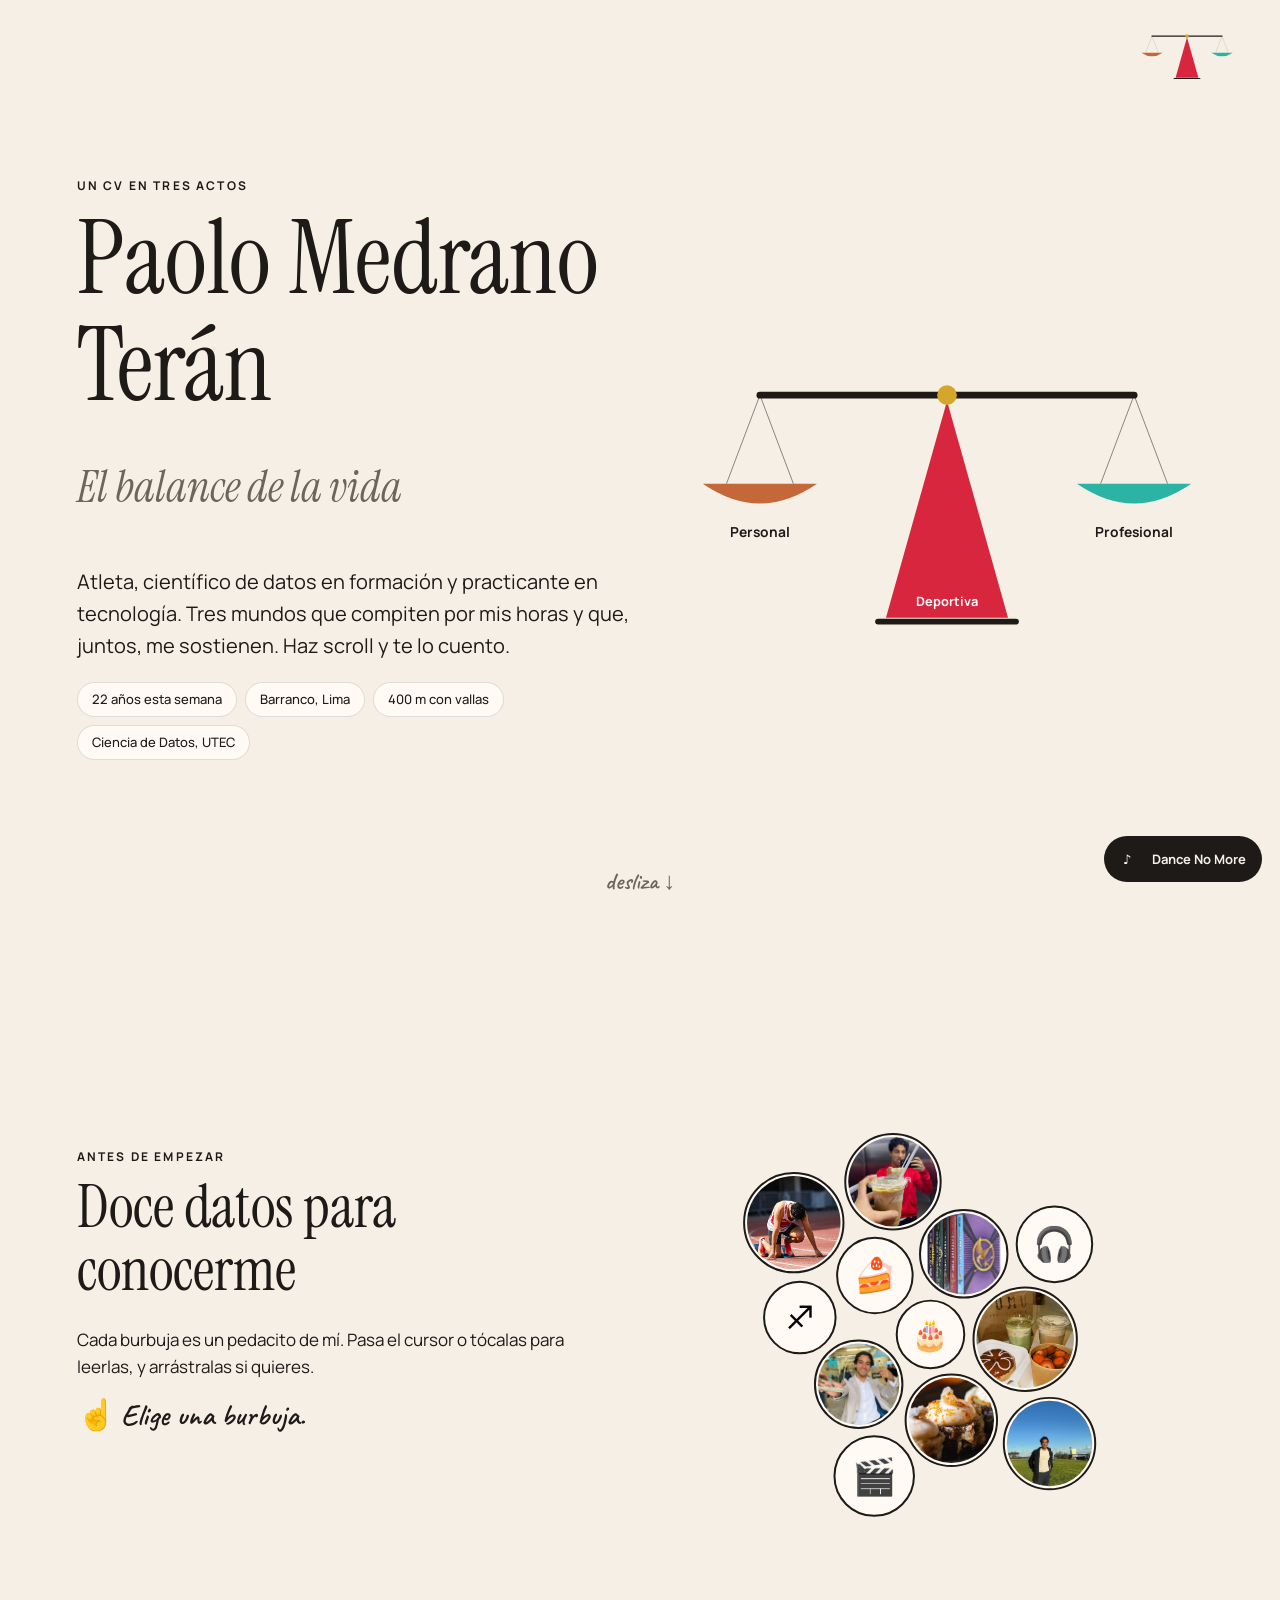
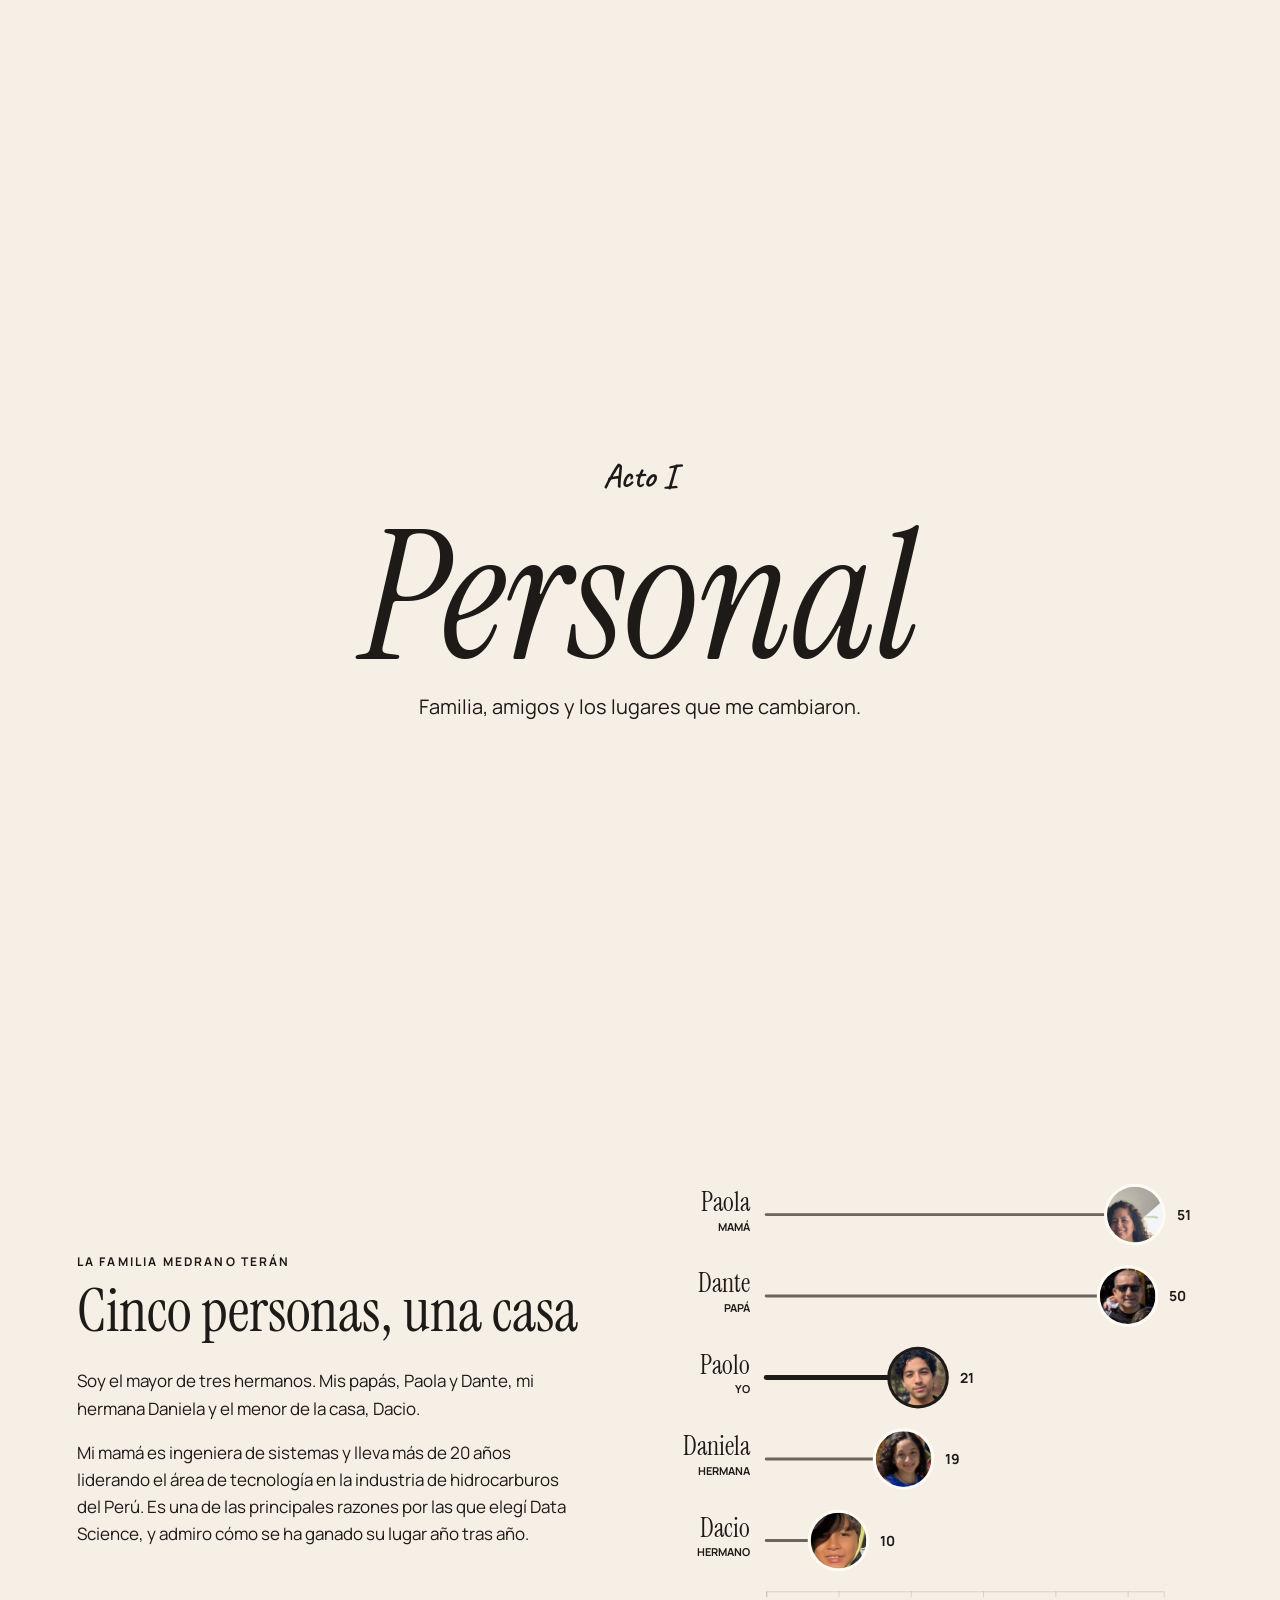
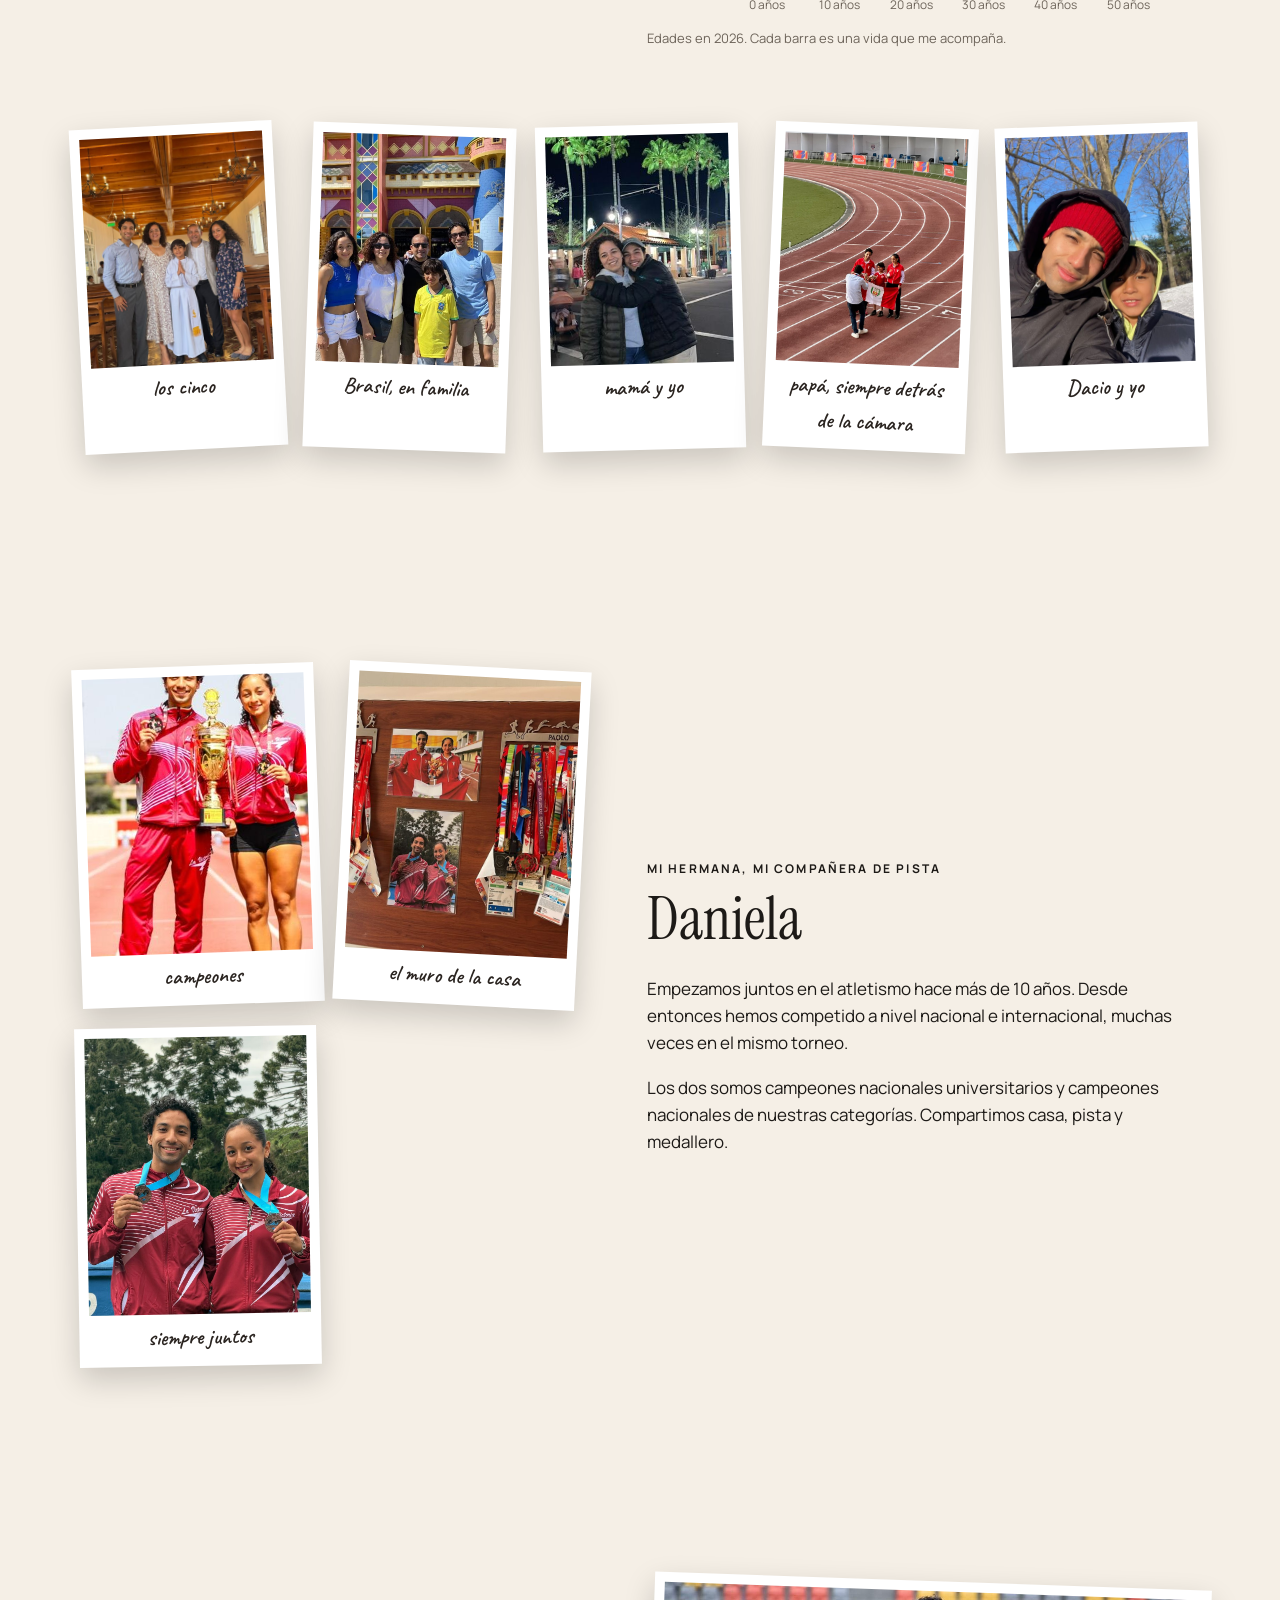
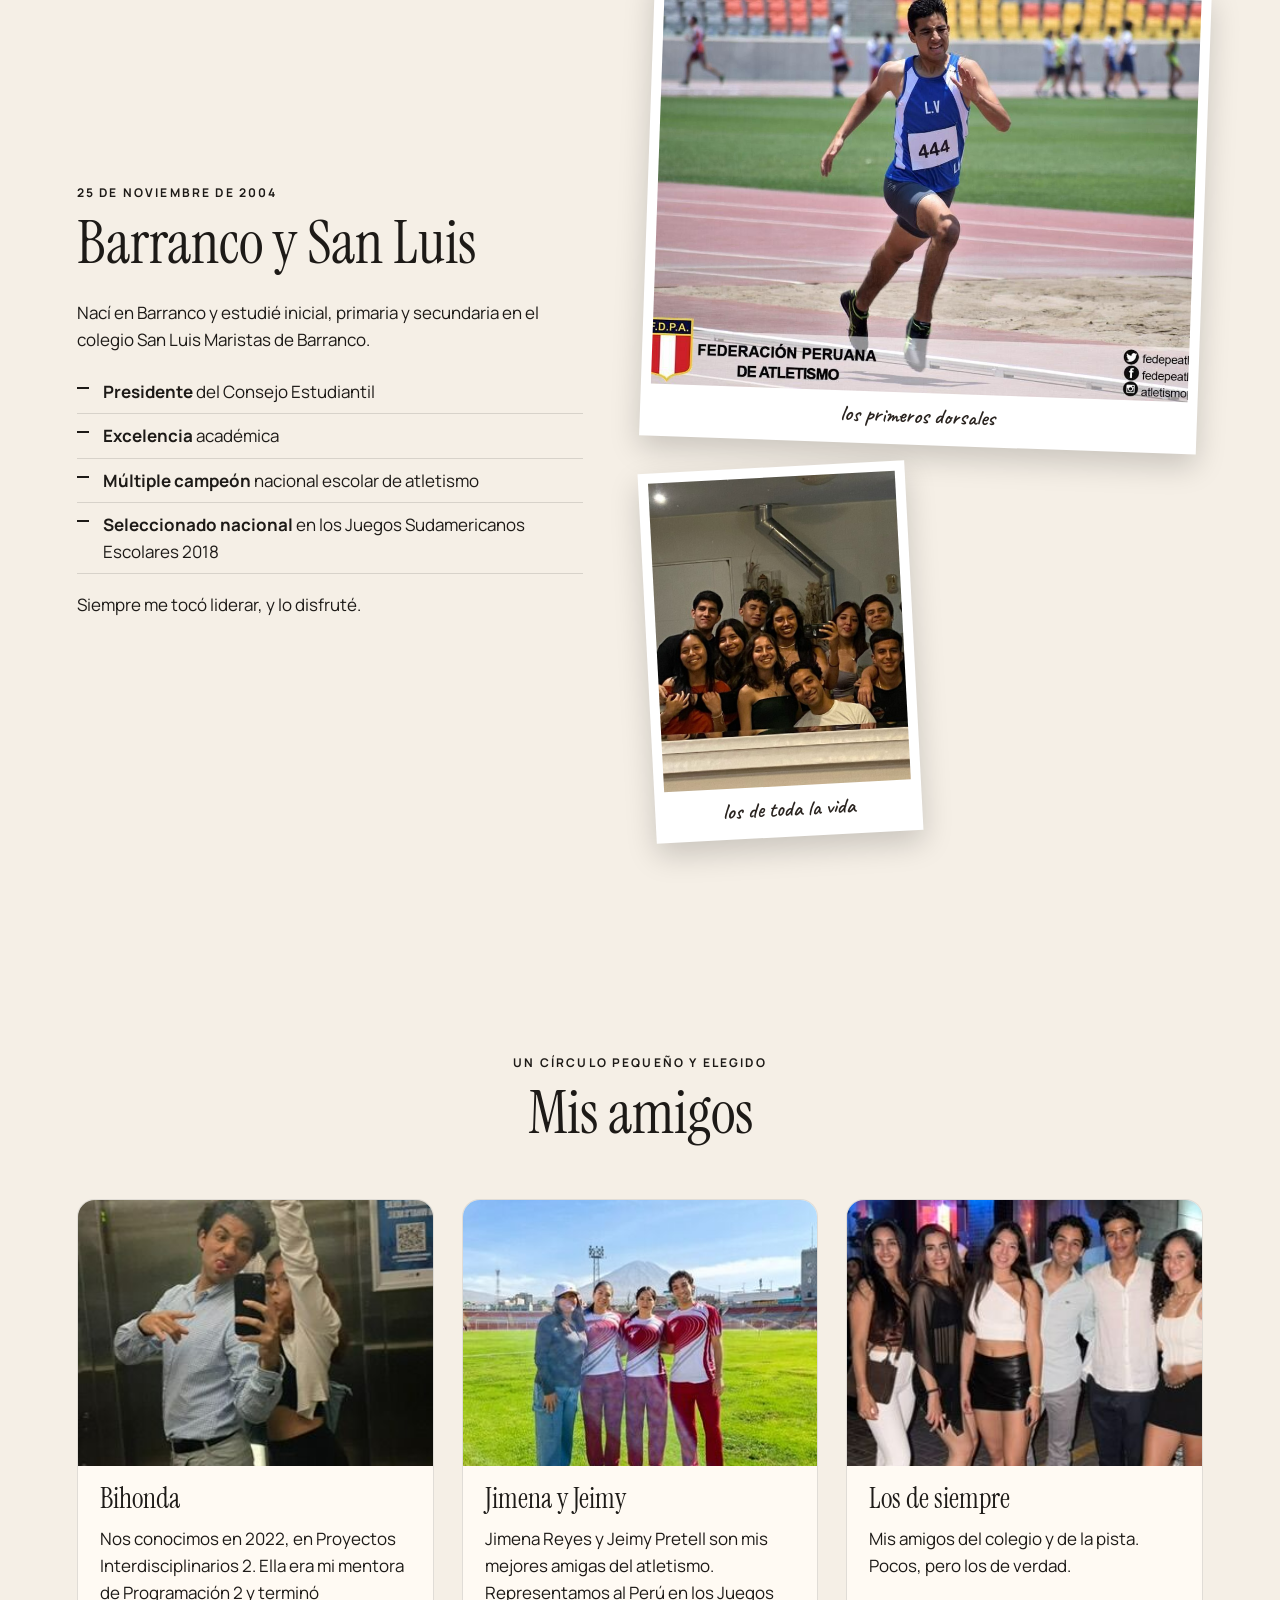
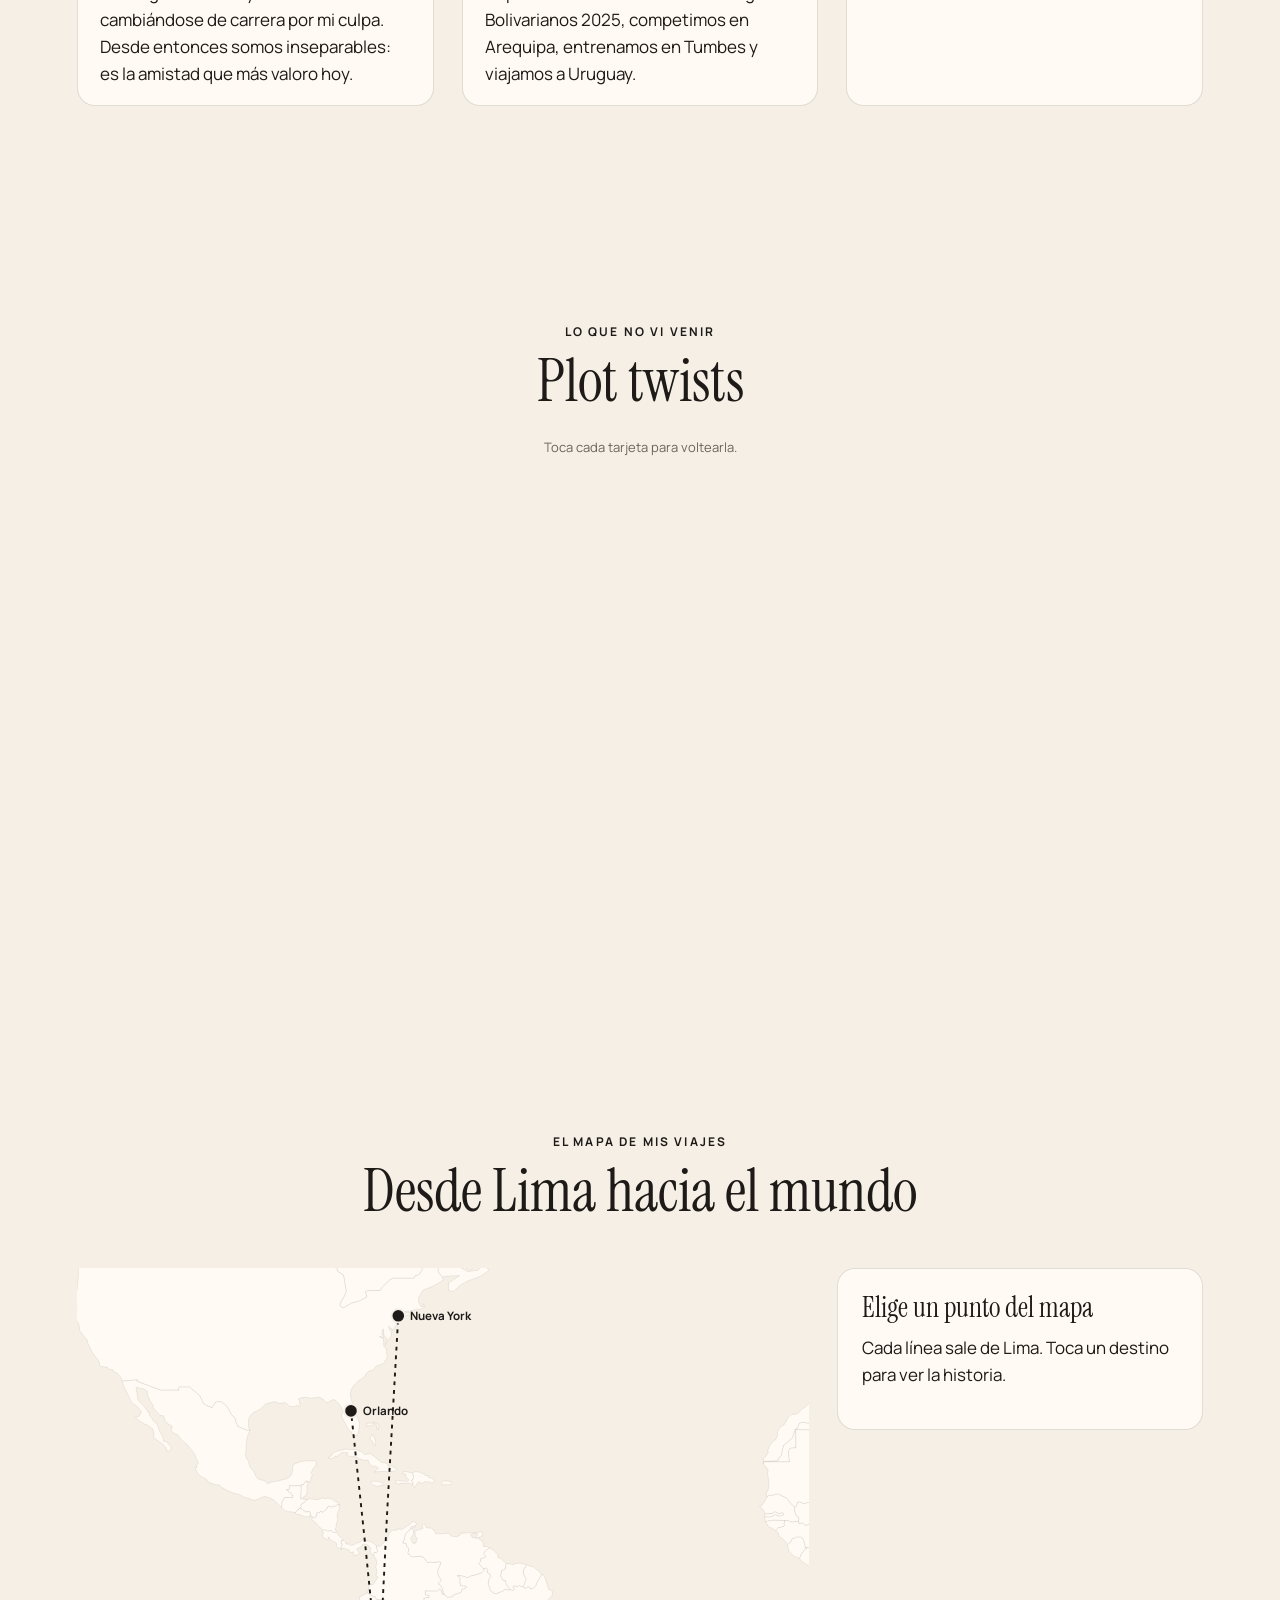
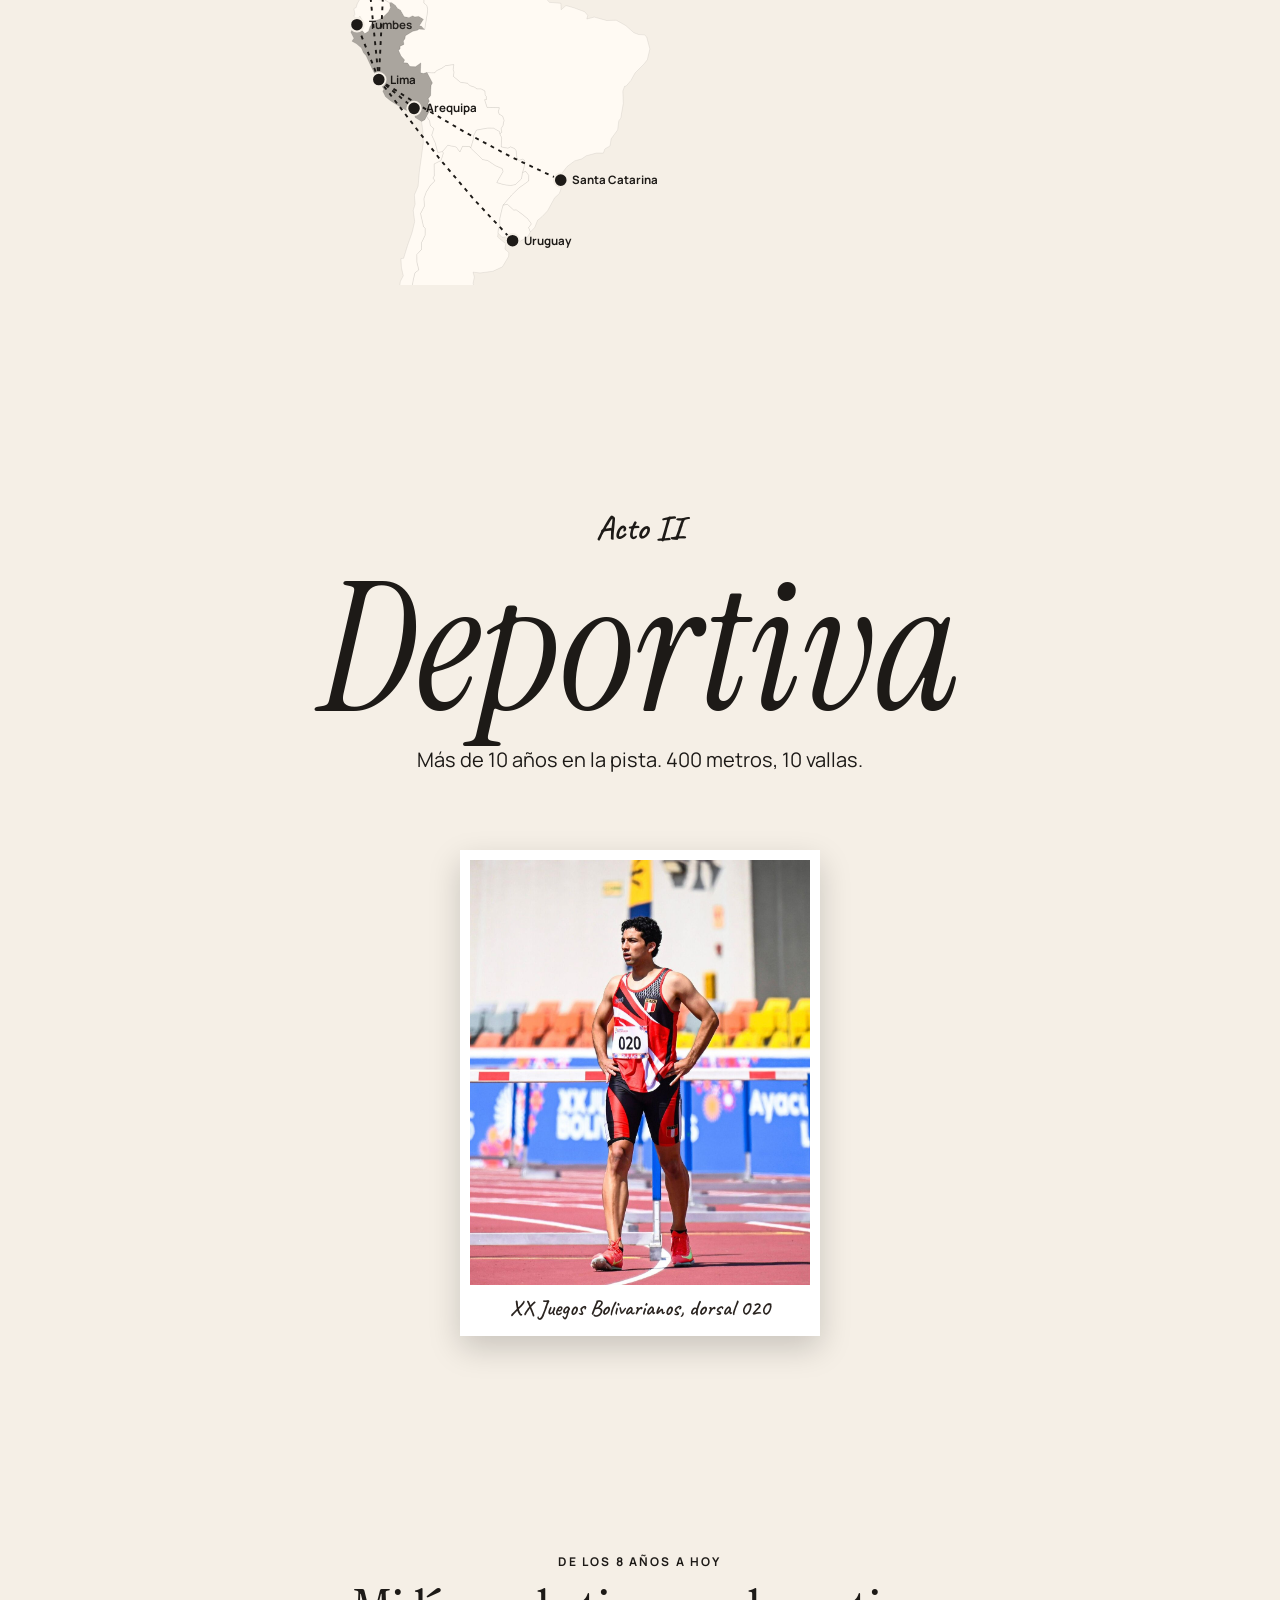
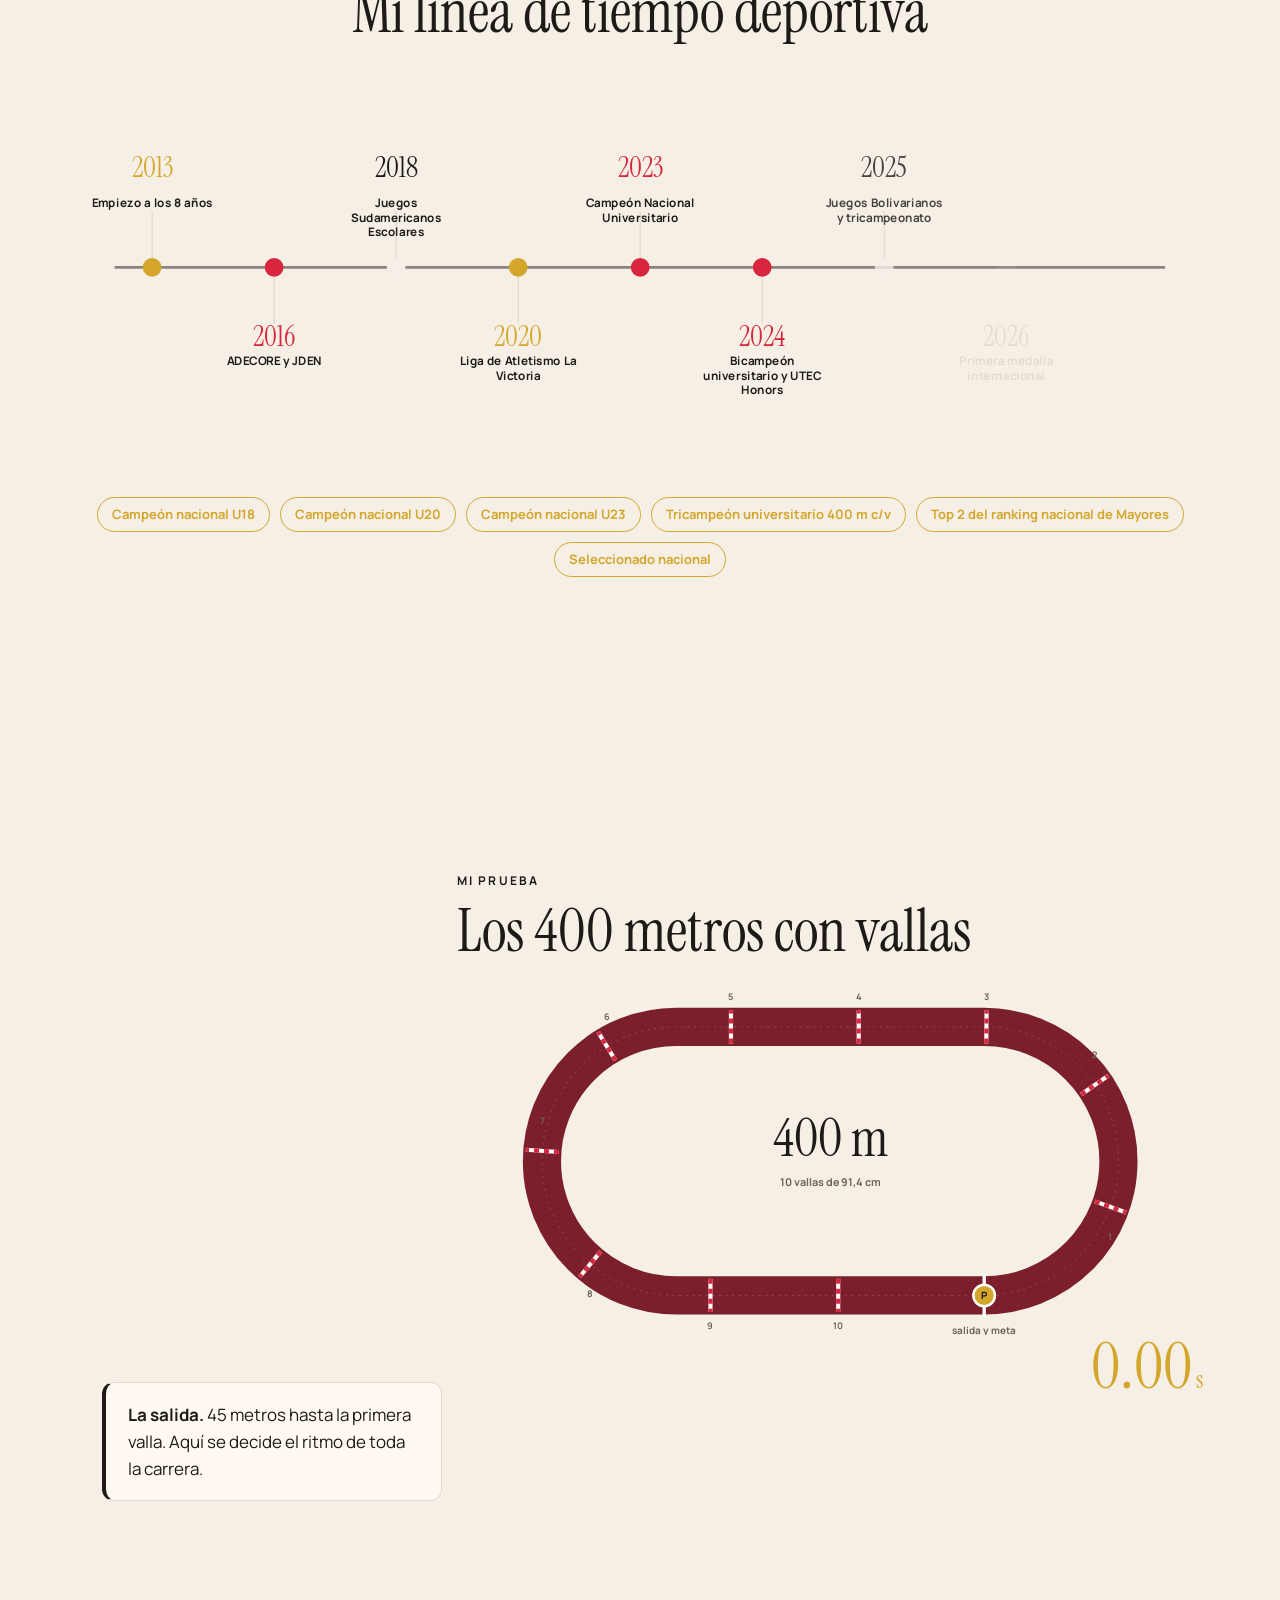
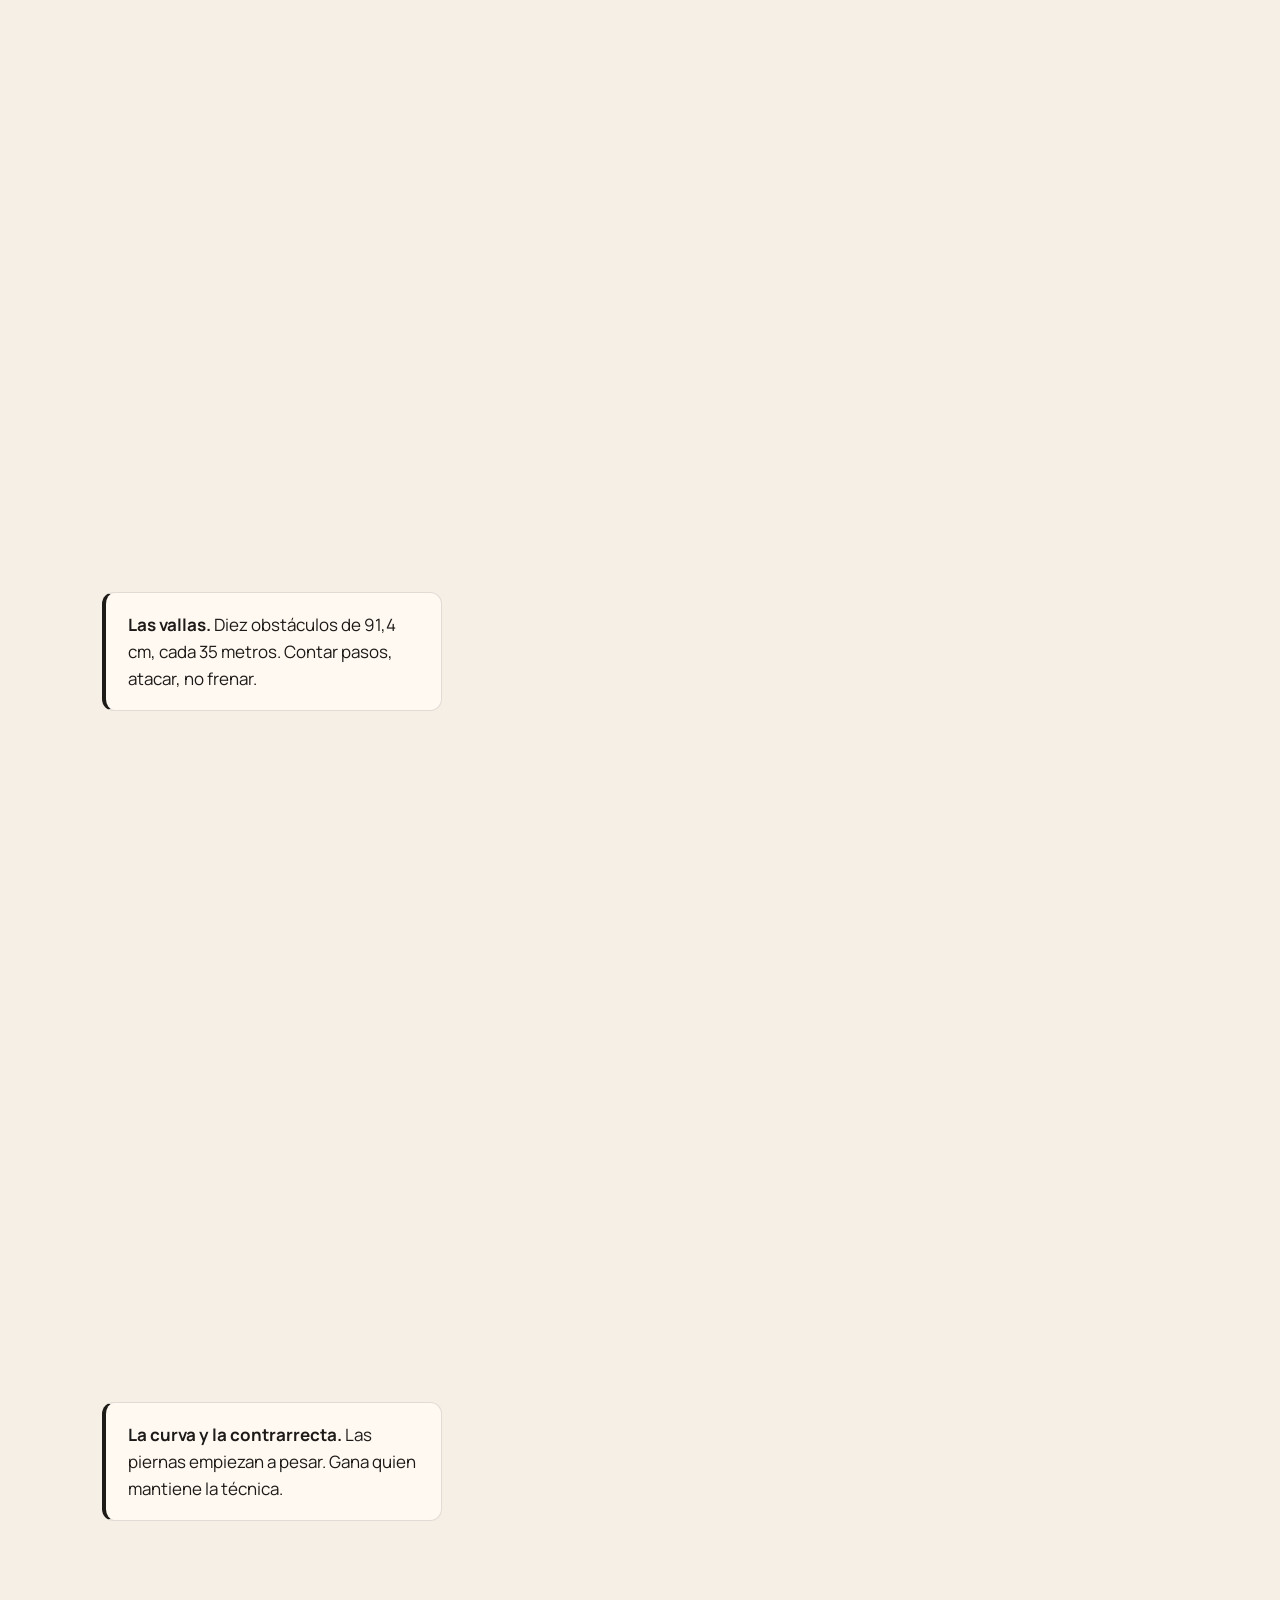
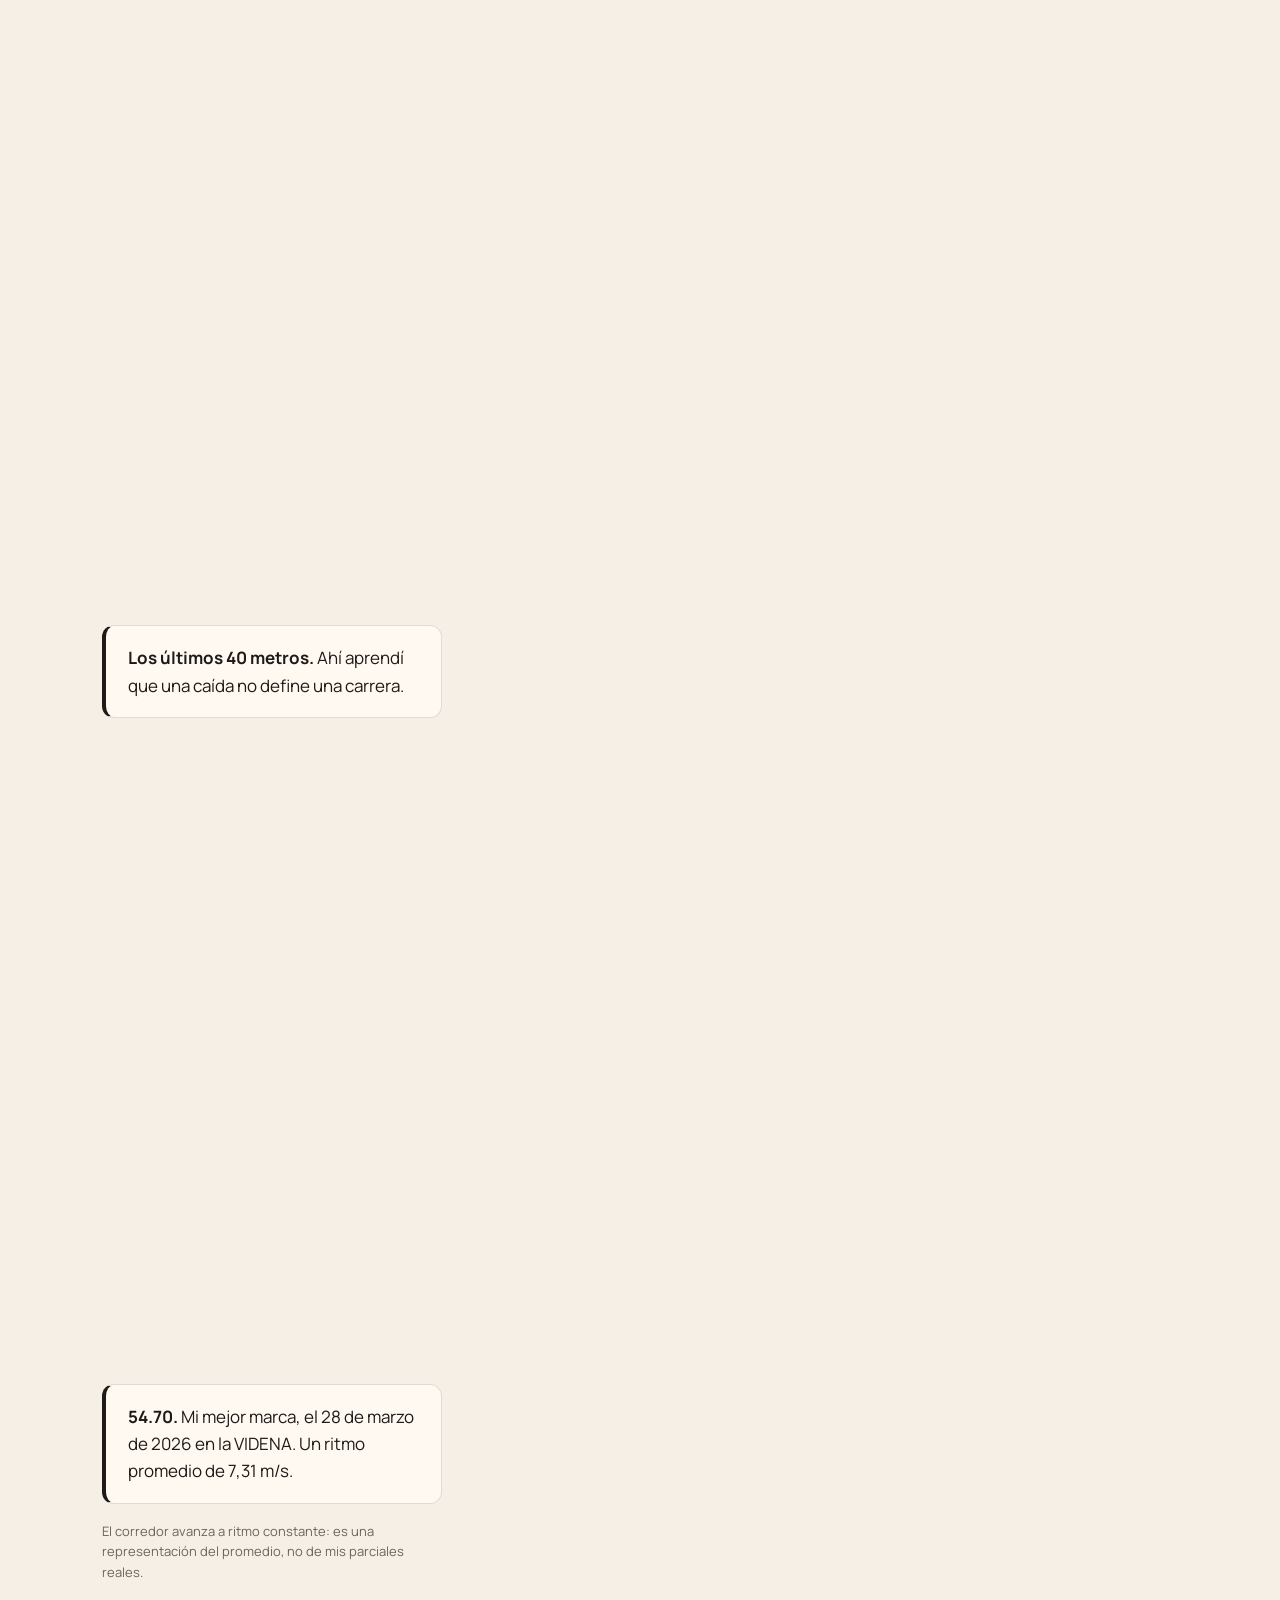
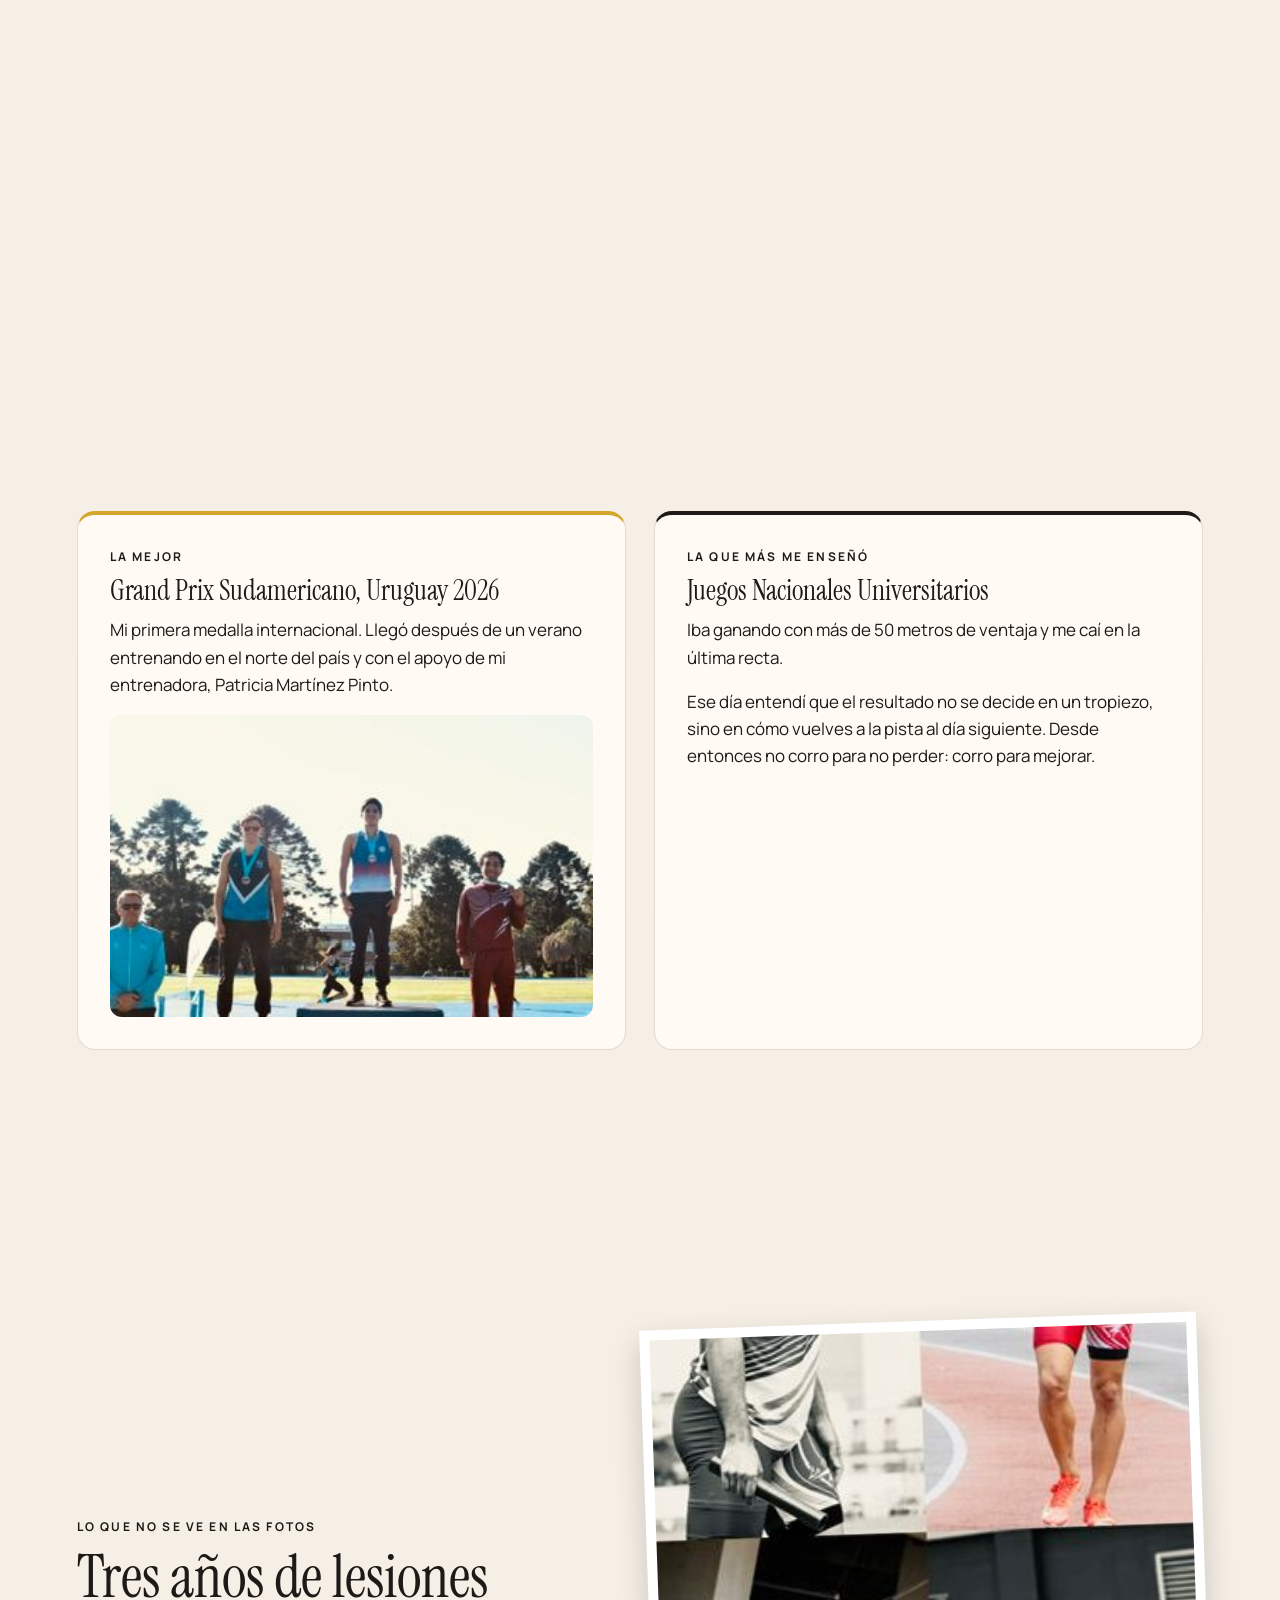
==== docs/index.html @ d14def9a "Mover el sitio a /docs para GitHub Pages" ====
<!DOCTYPE html>
<html lang="es">
<head>
  <meta charset="utf-8" />
  <meta name="viewport" content="width=device-width, initial-scale=1" />
  <title>Paolo Medrano Terán | El balance de la vida</title>
  <meta name="description" content="CV en formato scrollytelling: lo personal, lo deportivo y lo profesional de Paolo Medrano Terán, hecho con D3.js." />
  <link rel="stylesheet" href="css/styles.css" />
</head>
<body data-act="intro">

  <!-- Balanza fija: indica en qué acto estás -->
  <div id="balanza-mini" aria-hidden="true"></div>
  <div id="progreso"><div></div></div>

  <a id="musica" href="#" target="_blank" rel="noopener" title="Dance No More, Harry Styles">
    <span class="disco">♪</span><span class="musica-txt">Dance No More</span>
  </a>
  <div id="spotify-embed" hidden></div>

  <main>

    <!-- ============ HERO ============ -->
    <section class="acto" data-act="intro" id="inicio">
      <div class="hero">
        <div class="hero-txt">
          <p class="kicker">Un CV en tres actos</p>
          <h1>Paolo Medrano Terán</h1>
          <p class="subtitulo"><em>El balance de la vida</em></p>
          <p class="lead">Atleta, científico de datos en formación y practicante en tecnología. Tres mundos que compiten por mis horas y que, juntos, me sostienen. Haz scroll y te lo cuento.</p>
          <div class="chips">
            <span>22 años esta semana</span><span>Barranco, Lima</span><span>400 m con vallas</span><span>Ciencia de Datos, UTEC</span>
          </div>
        </div>
        <div class="hero-viz">
          <svg id="balanza-hero" viewBox="0 0 520 380" role="img" aria-label="Balanza con los tres actos de mi vida"></svg>
        </div>
      </div>
      <div class="scroll-hint">desliza ↓</div>
    </section>

    <!-- ============ BURBUJAS ============ -->
    <section class="acto" data-act="intro" id="burbujas">
      <div class="dos-col">
        <div class="col-txt reveal">
          <p class="kicker">Antes de empezar</p>
          <h2>Doce datos para conocerme</h2>
          <p>Cada burbuja es un pedacito de mí. Pasa el cursor o tócalas para leerlas, y arrástralas si quieres.</p>
          <p class="burbuja-frase" id="burbuja-frase">☝ Elige una burbuja.</p>
        </div>
        <div class="col-viz"><svg id="viz-burbujas"></svg></div>
      </div>
    </section>

    <!-- ================= ACTO I: PERSONAL ================= -->
    <section class="acto portada-acto" data-act="personal" id="personal">
      <p class="num-acto">Acto I</p>
      <h2 class="titulo-acto">Personal</h2>
      <p class="lead centrado">Familia, amigos y los lugares que me cambiaron.</p>
    </section>

    <section class="acto" data-act="personal" id="familia">
      <div class="dos-col">
        <div class="col-txt reveal">
          <p class="kicker">La familia Medrano Terán</p>
          <h2>Cinco personas, una casa</h2>
          <p>Soy el mayor de tres hermanos. Mis papás, Paola y Dante, mi hermana Daniela y el menor de la casa, Dacio.</p>
          <p>Mi mamá es ingeniera de sistemas y lleva más de 20 años liderando el área de tecnología en la industria de hidrocarburos del Perú. Es una de las principales razones por las que elegí Data Science, y admiro cómo se ha ganado su lugar año tras año.</p>
        </div>
        <div class="col-viz reveal">
          <svg id="viz-familia"></svg>
          <p class="nota-viz">Edades en 2026. Cada barra es una vida que me acompaña.</p>
        </div>
      </div>
      <div class="galeria reveal">
        <figure class="polaroid" style="--r:-3deg"><img src="img/familia_completa.jpg" alt="Familia completa" loading="lazy"><figcaption>los cinco</figcaption></figure>
        <figure class="polaroid" style="--r:2deg"><img src="img/brasil_familia.jpg" alt="Familia en Brasil" loading="lazy"><figcaption>Brasil, en familia</figcaption></figure>
        <figure class="polaroid" style="--r:-1.5deg"><img src="img/mama_y_yo_noche.jpg" alt="Con mi mamá" loading="lazy"><figcaption>mamá y yo</figcaption></figure>
        <figure class="polaroid" style="--r:2.5deg"><img src="img/bolivarianos_familia.jpg" alt="Papá tomando la foto en los Bolivarianos" loading="lazy"><figcaption>papá, siempre detrás de la cámara</figcaption></figure>
        <figure class="polaroid" style="--r:-2deg"><img src="img/dacio_y_yo.jpg" alt="Con Dacio" loading="lazy"><figcaption>Dacio y yo</figcaption></figure>
      </div>
    </section>

    <section class="acto" data-act="personal" id="daniela">
      <div class="dos-col invertido">
        <div class="col-txt reveal">
          <p class="kicker">Mi hermana, mi compañera de pista</p>
          <h2>Daniela</h2>
          <p>Empezamos juntos en el atletismo hace más de 10 años. Desde entonces hemos competido a nivel nacional e internacional, muchas veces en el mismo torneo.</p>
          <p>Los dos somos campeones nacionales universitarios y campeones nacionales de nuestras categorías. Compartimos casa, pista y medallero.</p>
        </div>
        <div class="col-viz collage reveal">
          <figure class="polaroid" style="--r:-2deg"><img src="img/daniela_trofeo.jpg" alt="Con Daniela y un trofeo" loading="lazy"><figcaption>campeones</figcaption></figure>
          <figure class="polaroid" style="--r:3deg"><img src="img/muro_medallas.jpg" alt="Muro de medallas" loading="lazy"><figcaption>el muro de la casa</figcaption></figure>
          <figure class="polaroid" style="--r:-1deg"><img src="img/daniela_medallas.jpg" alt="Con Daniela y medallas" loading="lazy"><figcaption>siempre juntos</figcaption></figure>
        </div>
      </div>
    </section>

    <section class="acto" data-act="personal" id="infancia">
      <div class="dos-col">
        <div class="col-txt reveal">
          <p class="kicker">25 de noviembre de 2004</p>
          <h2>Barranco y San Luis</h2>
          <p>Nací en Barranco y estudié inicial, primaria y secundaria en el colegio San Luis Maristas de Barranco.</p>
          <ul class="lista-hitos">
            <li><strong>Presidente</strong> del Consejo Estudiantil</li>
            <li><strong>Excelencia</strong> académica</li>
            <li><strong>Múltiple campeón</strong> nacional escolar de atletismo</li>
            <li><strong>Seleccionado nacional</strong> en los Juegos Sudamericanos Escolares 2018</li>
          </ul>
          <p>Siempre me tocó liderar, y lo disfruté.</p>
        </div>
        <div class="col-viz collage reveal">
          <figure class="polaroid grande" style="--r:2deg"><img src="img/infancia_444.jpg" alt="Compitiendo de niño" loading="lazy"><figcaption>los primeros dorsales</figcaption></figure>
          <figure class="polaroid" style="--r:-3deg"><img src="img/amigos_colegio.jpg" alt="Amigos del colegio" loading="lazy"><figcaption>los de toda la vida</figcaption></figure>
        </div>
      </div>
    </section>

    <section class="acto" data-act="personal" id="amigos">
      <p class="kicker centrado">Un círculo pequeño y elegido</p>
      <h2 class="centrado">Mis amigos</h2>
      <div class="tarjetas-amigos">
        <article class="tarjeta reveal">
          <img src="img/bihonda_y_yo.jpg" alt="Con Bihonda" loading="lazy">
          <h3>Bihonda</h3>
          <p>Nos conocimos en 2022, en Proyectos Interdisciplinarios 2. Ella era mi mentora de Programación 2 y terminó cambiándose de carrera por mi culpa. Desde entonces somos inseparables: es la amistad que más valoro hoy.</p>
        </article>
        <article class="tarjeta reveal">
          <img src="img/arequipa_misti.jpg" alt="Con Jimena y Jeimy en Arequipa" loading="lazy">
          <h3>Jimena y Jeimy</h3>
          <p>Jimena Reyes y Jeimy Pretell son mis mejores amigas del atletismo. Representamos al Perú en los Juegos Bolivarianos 2025, competimos en Arequipa, entrenamos en Tumbes y viajamos a Uruguay.</p>
        </article>
        <article class="tarjeta reveal">
          <img src="img/amigos_noche.jpg" alt="Grupo de amigos" loading="lazy">
          <h3>Los de siempre</h3>
          <p>Mis amigos del colegio y de la pista. Pocos, pero los de verdad.</p>
        </article>
      </div>
    </section>

    <section class="acto" data-act="personal" id="plot-twists">
      <p class="kicker centrado">Lo que no vi venir</p>
      <h2 class="centrado">Plot twists</h2>
      <p class="centrado nota-viz">Toca cada tarjeta para voltearla.</p>
      <div class="twists">
        <button class="twist"><span class="frente">2022</span><span class="dorso">Mi mejor amiga se cambió de carrera… por mi culpa.</span></button>
        <button class="twist"><span class="frente">+50 m</span><span class="dorso">Iba ganando por más de 50 metros y me caí en la última recta.</span></button>
        <button class="twist"><span class="frente">Lima 24</span><span class="dorso">Trabajé en el Mundial U20 de Atletismo en mi propia ciudad.</span></button>
        <button class="twist"><span class="frente">0 años</span><span class="dorso">Entré a Hochschild siendo el único postulante sin experiencia laboral.</span></button>
        <button class="twist"><span class="frente">3 → 0</span><span class="dorso">Tras tres años de lesiones, 2026 fue mi primera temporada completa.</span></button>
      </div>
    </section>

    <section class="acto" data-act="personal" id="viajes">
      <p class="kicker centrado">El mapa de mis viajes</p>
      <h2 class="centrado">Desde Lima hacia el mundo</h2>
      <div class="mapa-wrap">
        <svg id="viz-mapa"></svg>
        <aside id="mapa-panel" class="panel">
          <h3>Elige un punto del mapa</h3>
          <p>Cada línea sale de Lima. Toca un destino para ver la historia.</p>
        </aside>
      </div>
    </section>

    <!-- ================= ACTO II: DEPORTIVA ================= -->
    <section class="acto portada-acto" data-act="deporte" id="deporte">
      <p class="num-acto">Acto II</p>
      <h2 class="titulo-acto">Deportiva</h2>
      <p class="lead centrado">Más de 10 años en la pista. 400 metros, 10 vallas.</p>
      <figure class="polaroid hero-foto reveal" style="--r:-2deg"><img src="img/bolivarianos_020.jpg" alt="Juegos Bolivarianos 2025" loading="lazy"><figcaption>XX Juegos Bolivarianos, dorsal 020</figcaption></figure>
    </section>

    <section class="acto" data-act="deporte" id="linea-deporte">
      <p class="kicker centrado">De los 8 años a hoy</p>
      <h2 class="centrado">Mi línea de tiempo deportiva</h2>
      <div id="viz-linea-deporte" class="viz-ancho"></div>
      <div class="badges reveal">
        <span>Campeón nacional U18</span><span>Campeón nacional U20</span><span>Campeón nacional U23</span>
        <span>Tricampeón universitario 400 m c/v</span><span>Top 2 del ranking nacional de Mayores</span><span>Seleccionado nacional</span>
      </div>
    </section>

    <!-- Carrera scrollytelling -->
    <section class="acto scrolly" data-act="deporte" id="carrera">
      <div class="sticky">
        <div class="carrera-head">
          <p class="kicker">Mi prueba</p>
          <h2>Los 400 metros con vallas</h2>
        </div>
        <svg id="viz-carrera" viewBox="0 0 900 420"></svg>
        <div class="carrera-reloj"><span id="reloj">0.00</span><small>s</small></div>
      </div>
      <div class="pasos">
        <div class="paso"><p><strong>La salida.</strong> 45 metros hasta la primera valla. Aquí se decide el ritmo de toda la carrera.</p></div>
        <div class="paso"><p><strong>Las vallas.</strong> Diez obstáculos de 91,4 cm, cada 35 metros. Contar pasos, atacar, no frenar.</p></div>
        <div class="paso"><p><strong>La curva y la contrarrecta.</strong> Las piernas empiezan a pesar. Gana quien mantiene la técnica.</p></div>
        <div class="paso"><p><strong>Los últimos 40 metros.</strong> Ahí aprendí que una caída no define una carrera.</p></div>
        <div class="paso"><p><strong>54.70.</strong> Mi mejor marca, el 28 de marzo de 2026 en la VIDENA. Un ritmo promedio de <span id="vel"></span> m/s.</p><p class="nota-viz">El corredor avanza a ritmo constante: es una representación del promedio, no de mis parciales reales.</p></div>
      </div>
    </section>

    <section class="acto" data-act="deporte" id="progresion" hidden>
      <p class="kicker centrado">Año tras año</p>
      <h2 class="centrado">Progresión en 400 m con vallas</h2>
      <svg id="viz-progresion"></svg>
    </section>

    <section class="acto" data-act="deporte" id="mejor-peor">
      <div class="duelo">
        <article class="lado mejor reveal">
          <p class="kicker">La mejor</p>
          <h3>Grand Prix Sudamericano, Uruguay 2026</h3>
          <p>Mi primera medalla internacional. Llegó después de un verano entrenando en el norte del país y con el apoyo de mi entrenadora, Patricia Martínez Pinto.</p>
          <img src="img/uruguay_podio.jpg" alt="Podio en Uruguay" loading="lazy">
        </article>
        <article class="lado peor reveal">
          <p class="kicker">La que más me enseñó</p>
          <h3>Juegos Nacionales Universitarios</h3>
          <p>Iba ganando con más de 50 metros de ventaja y me caí en la última recta.</p>
          <p>Ese día entendí que el resultado no se decide en un tropiezo, sino en cómo vuelves a la pista al día siguiente. Desde entonces no corro para no perder: corro para mejorar.</p>
        </article>
      </div>
    </section>

    <section class="acto" data-act="deporte" id="lesiones">
      <div class="dos-col">
        <div class="col-txt reveal">
          <p class="kicker">Lo que no se ve en las fotos</p>
          <h2>Tres años de lesiones</h2>
          <p>Durante los últimos tres años las lesiones no me dejaron mostrar mi potencial. En 2026, por fin, completé una temporada sin lesiones graves.</p>
          <p>Lo más importante que aprendí no fue físico: entendí que la salud mental pesa tanto como las piernas.</p>
          <blockquote>Mi sueño más grande es estar en los Juegos Panamericanos Lima 2027. Lo persigo mientras termino la universidad y trabajo. No elijo entre estudiar, trabajar o entrenar: aprendí a equilibrarlo.</blockquote>
        </div>
        <div class="col-viz collage reveal">
          <figure class="polaroid grande" style="--r:-2deg"><img src="img/collage_bn.jpg" alt="Entrenamiento" loading="lazy"><figcaption>volver a empezar</figcaption></figure>
          <figure class="polaroid" style="--r:3deg"><img src="img/la_victoria_retrato.jpg" alt="Con la casaca de La Victoria" loading="lazy"><figcaption>La Victoria</figcaption></figure>
        </div>
      </div>
    </section>

    <section class="acto" data-act="deporte" id="galeria-deporte">
      <p class="kicker centrado">El equipo detrás</p>
      <h2 class="centrado">Liga de Atletismo La Victoria</h2>
      <div class="galeria reveal">
        <figure class="polaroid" style="--r:2deg"><img src="img/la_victoria_equipo.jpg" alt="Equipo La Victoria" loading="lazy"><figcaption>el equipo</figcaption></figure>
        <figure class="polaroid" style="--r:-2deg"><img src="img/podio_oro.jpg" alt="Podio con medalla de oro" loading="lazy"><figcaption>lo más alto del podio</figcaption></figure>
        <figure class="polaroid" style="--r:1.5deg"><img src="img/bronce_400cv.jpg" alt="Medalla de bronce" loading="lazy"><figcaption>bronce, 400 m c/v</figcaption></figure>
        <figure class="polaroid" style="--r:-3deg"><img src="img/entrenadora_collage.jpg" alt="Con mi entrenadora" loading="lazy"><figcaption>con Patricia</figcaption></figure>
        <figure class="polaroid" style="--r:2.5deg"><img src="img/tres_medallistas.jpg" alt="Tres medallistas" loading="lazy"><figcaption>Festival La Victoria</figcaption></figure>
        <figure class="polaroid" style="--r:-1deg"><img src="img/bolivarianos_mama_dacio.jpg" alt="Con mamá y Dacio en los Bolivarianos" loading="lazy"><figcaption>la barra de casa</figcaption></figure>
      </div>
    </section>

    <!-- ================= ACTO III: PROFESIONAL ================= -->
    <section class="acto portada-acto" data-act="pro" id="profesional">
      <p class="num-acto">Acto III</p>
      <h2 class="titulo-acto">Profesional</h2>
      <p class="lead centrado">De las aulas de UTEC a mi primera experiencia laboral.</p>
    </section>

    <section class="acto" data-act="pro" id="utec">
      <div class="dos-col">
        <div class="col-txt reveal">
          <p class="kicker">UTEC, 2022 a 2027</p>
          <h2>Ciencia de Datos</h2>
          <p>Elegí Data Science en buena parte por mi mamá. Hoy estoy en el octavo ciclo y egreso el próximo año.</p>
          <p>En 2024 recibí el reconocimiento <strong>UTEC Honors</strong> a la excelencia extraacadémica en la categoría deporte.</p>
        </div>
        <div class="col-viz collage reveal">
          <figure class="polaroid grande" style="--r:2deg"><img src="img/utec_honors.jpg" alt="UTEC Honors" loading="lazy"><figcaption>UTEC Honors 2024</figcaption></figure>
          <figure class="polaroid" style="--r:-2deg"><img src="img/utec_medalla.jpg" alt="Medalla con UTEC" loading="lazy"><figcaption>campeón universitario</figcaption></figure>
        </div>
      </div>
    </section>

    <section class="acto" data-act="pro" id="trayectoria">
      <p class="kicker centrado">2022 a hoy</p>
      <h2 class="centrado">Mi trayectoria en una línea de tiempo</h2>
      <div id="viz-gantt" class="viz-ancho"></div>
      <div class="leyenda" id="leyenda-gantt"></div>
    </section>

    <section class="acto" data-act="pro" id="proyectos">
      <p class="kicker centrado">Proyectos académicos destacados</p>
      <h2 class="centrado">Lo que he construido</h2>
      <div class="proyectos">
        <article class="proyecto reveal">
          <p class="tag">Desarrollo de Producto de Datos, 2025</p>
          <h3>Mood Coach</h3>
          <p>Aplicación web de salud mental con IA que evalúa estados emocionales y genera recomendaciones personalizadas.</p>
          <ul>
            <li>Sistema de recomendación híbrido: filtrado colaborativo y manejo de cold start.</li>
            <li>Pipelines de datos y visualización en tiempo real.</li>
            <li>Autenticación segura y gestión de datos en el backend.</li>
          </ul>
        </article>
        <article class="proyecto reveal">
          <p class="tag">Base de Datos I, 2024</p>
          <h3>San Benito Artículos Religiosos</h3>
          <p>Base de datos relacional en PostgreSQL, del modelo entidad relación a la implementación en SQL.</p>
          <div class="kpi"><span id="kpi-35">0</span>%<small>de mejora en la eficiencia de las consultas con índices B-tree y Hash</small></div>
        </article>
      </div>
    </section>

    <section class="acto" data-act="pro" id="liderazgo">
      <p class="kicker centrado">Liderazgo y trabajo en equipo</p>
      <h2 class="centrado">Fuera del aula</h2>
      <div class="liderazgo">
        <article class="lider reveal">
          <div class="fotos-mini"><img src="img/u20_selfie.jpg" alt="Floor Manager en el Mundial U20" loading="lazy"><img src="img/u20_estadio.jpg" alt="Estadio Mundial U20" loading="lazy"><img src="img/u20_campeon.jpg" alt="Con un campeón mundial U20" loading="lazy"></div>
          <h3>Mundial U20 de Atletismo, Lima 2024</h3>
          <p>Floor Manager de Sport Presentation con la Federación Peruana de Atletismo. Coordiné listas de partida y fui el enlace entre la gerencia deportiva y el equipo de transmisiones de World Athletics, supervisando ceremonias y premiaciones.</p>
        </article>
        <article class="lider reveal">
          <div class="fotos-mini"><img src="img/semana_universitaria.jpg" alt="Semana Universitaria" loading="lazy"></div>
          <h3>Semana Universitaria, equipo Computech</h3>
          <p>Líder y representante de la facultad de Computación entre 2023 y 2025. Organicé estrategias y motivé al equipo: fuimos <strong>bicampeones</strong>.</p>
        </article>
        <article class="lider reveal">
          <div class="fotos-mini"><img src="img/isn_equipo.jpg" alt="International Student Network" loading="lazy"><img src="img/isn_stand.jpg" alt="Stand de ISN" loading="lazy"></div>
          <h3>International Student Network, Brand Leader</h3>
          <p>Coordiné sesiones y eventos para estudiantes de intercambio y gestioné las plataformas digitales de la organización.</p>
        </article>
      </div>
    </section>

    <section class="acto" data-act="pro" id="ibm">
      <div class="dos-col invertido">
        <div class="col-txt reveal">
          <p class="kicker">El sueño</p>
          <h2>IBM Research</h2>
          <p>En Estados Unidos visité el IBM Research Center. Fue mi primera experiencia impactante con el mundo tech: ver un computador cuántico de cerca cambió la escala de lo que imagino para mi futuro.</p>
          <p>Sueño con trabajar algún día en un lugar así de importante.</p>
        </div>
        <div class="col-viz collage reveal">
          <figure class="polaroid grande" style="--r:-2deg"><img src="img/ibm_quantum.jpg" alt="IBM Quantum System One" loading="lazy"><figcaption>IBM Quantum System One</figcaption></figure>
          <figure class="polaroid" style="--r:3deg"><img src="img/ibm_pantalla.jpg" alt="Frente a una pantalla en IBM" loading="lazy"><figcaption>aprendiendo</figcaption></figure>
        </div>
      </div>
    </section>

    <section class="acto" data-act="pro" id="hochschild">
      <div class="dos-col">
        <div class="col-txt reveal">
          <p class="kicker">Abril de 2026 a hoy</p>
          <h2>Hochschild Mining</h2>
          <p>Practicante Pre Profesional de Proyectos de Tecnología. Llegué a través de Bumerang, para completar mi curso de RLE.</p>
          <p>El proceso de selección fue muy retador: competía con postulantes con experiencia laboral y yo era el único que nunca había trabajado. Creo que mis habilidades blandas y la confianza que transmito hicieron la diferencia.</p>
          <p>Hoy veo todo lo relacionado a la tecnología de Gestión Humana y apoyo directamente a la gerencia corporativa.</p>
          <ul class="lista-hitos">
            <li>Estabilización de SAP SuccessFactors: Onboarding 2.0 y Employee Central</li>
            <li>Seguimiento de incidencias y escalamientos con SAP</li>
            <li>Procedimientos para la Mesa de Ayuda</li>
            <li>Coordinación con consultoras externas</li>
          </ul>
        </div>
        <div class="col-viz collage reveal">
          <figure class="polaroid grande" style="--r:2deg"><img src="img/hochschild_almuerzo.jpg" alt="Almuerzo con el equipo" loading="lazy"><figcaption>con Soluciones Tecnológicas</figcaption></figure>
          <figure class="polaroid" style="--r:-3deg"><img src="img/hochschild_kit.jpg" alt="Kit de bienvenida Hochschild" loading="lazy"><figcaption>día uno</figcaption></figure>
        </div>
      </div>
    </section>

    <section class="acto" data-act="pro" id="skills">
      <div class="dos-col">
        <div class="col-viz reveal"><svg id="viz-radar"></svg></div>
        <div class="col-txt reveal">
          <p class="kicker">Caja de herramientas</p>
          <h2>Habilidades</h2>
          <p class="nota-viz">Autoevaluación de dominio (0 a 100). Pasa el cursor por cada eje.</p>
          <div class="chips oscuro">
            <span>Liderazgo</span><span>Trabajo en equipo</span><span>Comunicación efectiva</span><span>Gestión del tiempo</span><span>Pensamiento analítico</span><span>Resolución de problemas</span><span>Adaptabilidad</span><span>Proactividad</span><span>Disciplina</span>
          </div>
          <h3>Idiomas</h3>
          <div class="idiomas"><div><span>Español</span><div class="barra"><i style="--w:100%"></i></div><small>Nativo</small></div><div><span>Inglés</span><div class="barra"><i style="--w:85%"></i></div><small>Avanzado</small></div></div>
        </div>
      </div>
    </section>

    <!-- ================= CIERRE ================= -->
    <section class="acto" data-act="final" id="final">
      <div class="final">
        <svg id="balanza-final" viewBox="0 0 520 380" aria-hidden="true"></svg>
        <h2>El balance de la vida</h2>
        <p class="lead">La disciplina de la pista me ordena en el trabajo, la curiosidad de los datos me hace pensar mejor cada entrenamiento y mi familia sostiene los dos lados de la balanza. No es fácil, pero es mío.</p>
        <p class="lead">Gracias por recorrer conmigo estos tres actos.</p>
        <div class="contacto">
          <a href="mailto:paolo.medrano.t@gmail.com">✉ paolo.medrano.t@gmail.com</a>
          <a href="https://www.linkedin.com/in/paolo-medrano-ter%C3%A1n-b45123246" target="_blank" rel="noopener">in LinkedIn</a>
          <a href="https://github.com/paolomedrano04" target="_blank" rel="noopener">⌘ GitHub</a>
        </div>
        <figure class="polaroid hero-foto" style="--r:2deg"><img src="img/nueva_york.jpg" alt="Paolo" loading="lazy"><figcaption>continuará…</figcaption></figure>
        <p class="creditos">Hecho con D3.js. Música: Dance No More, Harry Styles.</p>
      </div>
    </section>
  </main>

  <div id="tooltip" role="tooltip"></div>

  <script src="js/vendor/d3.min.js"></script>
  <script src="js/vendor/topojson-client.min.js"></script>
  <script src="data/countries-110m.js"></script>
  <script src="js/data.js"></script>
  <script src="js/main.js"></script>
</body>
</html>
---- docs/css/styles.css ----
@font-face { font-family: "Instrument Serif"; src: url(../fonts/instrument-serif-latin-400-normal.woff2) format("woff2"); font-display: swap; }
@font-face { font-family: "Instrument Serif"; font-style: italic; src: url(../fonts/instrument-serif-latin-400-italic.woff2) format("woff2"); font-display: swap; }
@font-face { font-family: "Manrope"; font-weight: 400; src: url(../fonts/manrope-latin-400-normal.woff2) format("woff2"); font-display: swap; }
@font-face { font-family: "Manrope"; font-weight: 500; src: url(../fonts/manrope-latin-500-normal.woff2) format("woff2"); font-display: swap; }
@font-face { font-family: "Manrope"; font-weight: 700; src: url(../fonts/manrope-latin-700-normal.woff2) format("woff2"); font-display: swap; }
@font-face { font-family: "Caveat"; font-weight: 600; src: url(../fonts/caveat-latin-600-normal.woff2) format("woff2"); font-display: swap; }

/* Paleta por acto: el fondo transiciona al cambiar de ámbito */
:root {
  --personal: #c4683a;
  --deporte: #d7263d;
  --pro: #2bb3a3;
  --oro: #d4a72c;
  --bg: #f5efe6; --fg: #1d1a17; --muted: #6d645a; --accent: #1d1a17; --card: #fffaf3; --line: rgba(0,0,0,.12);
}
body[data-act="intro"]    { --bg: #f5efe6; --fg: #1d1a17; --muted: #6d645a; --accent: #1d1a17; --card: #fffaf3; --line: rgba(0,0,0,.12); }
body[data-act="personal"] { --bg: #f3e5d6; --fg: #2a1d14; --muted: #7a6152; --accent: var(--personal); --card: #fff6ec; --line: rgba(60,30,10,.14); }
body[data-act="deporte"]  { --bg: #1b0d10; --fg: #f8eee8; --muted: #c9aaa5; --accent: var(--deporte); --card: #2a1418; --line: rgba(255,255,255,.14); }
body[data-act="pro"]      { --bg: #0d1724; --fg: #eaf2f5; --muted: #9db2bd; --accent: var(--pro); --card: #142235; --line: rgba(255,255,255,.12); }
body[data-act="final"]    { --bg: #f5efe6; --fg: #1d1a17; --muted: #6d645a; --accent: var(--oro); --card: #fffaf3; --line: rgba(0,0,0,.12); }

* { box-sizing: border-box; }
html { scroll-behavior: smooth; }
body {
  margin: 0; background: var(--bg); color: var(--fg);
  font-family: Manrope, system-ui, sans-serif; font-size: 17px; line-height: 1.6;
  transition: background-color .9s ease, color .9s ease;
}
h1, h2, h3 { font-family: "Instrument Serif", Georgia, serif; font-weight: 400; line-height: 1.05; margin: 0 0 .4em; }
h1 { font-size: clamp(48px, 8vw, 104px); }
h2 { font-size: clamp(36px, 5vw, 60px); }
h3 { font-size: 28px; }
p { margin: 0 0 1em; }
a { color: inherit; }
img { max-width: 100%; display: block; }

.kicker { text-transform: uppercase; letter-spacing: .18em; font-size: 12px; font-weight: 700; color: var(--accent); margin-bottom: .8em; transition: color .9s; }
.lead { font-size: 20px; max-width: 620px; }
.centrado { text-align: center; margin-left: auto; margin-right: auto; }
.nota-viz { font-size: 13px; color: var(--muted); }

.acto { min-height: 90vh; padding: 12vh 6vw; position: relative; }
.portada-acto { display: flex; flex-direction: column; align-items: center; justify-content: center; text-align: center; min-height: 100vh; }
.num-acto { font-family: Caveat, cursive; font-size: 34px; color: var(--accent); margin: 0; }
.titulo-acto { font-size: clamp(72px, 14vw, 180px); font-style: italic; margin: 0; }

/* Hero */
.hero { display: grid; grid-template-columns: 1.1fr 1fr; gap: 4vw; align-items: center; min-height: 80vh; }
.subtitulo { font-family: "Instrument Serif", serif; font-size: clamp(28px, 4vw, 44px); margin-top: -.2em; color: var(--muted); }
.chips { display: flex; flex-wrap: wrap; gap: 8px; margin-top: 20px; }
.chips span { border: 1px solid var(--line); background: var(--card); padding: 6px 14px; border-radius: 99px; font-size: 13px; font-weight: 500; }
.scroll-hint { position: absolute; bottom: 4vh; left: 50%; transform: translateX(-50%); font-family: Caveat, cursive; font-size: 24px; color: var(--muted); animation: bob 2s infinite; }
@keyframes bob { 50% { transform: translate(-50%, 8px); } }

/* Layout dos columnas */
.dos-col { display: grid; grid-template-columns: 1fr 1.1fr; gap: 5vw; align-items: center; max-width: 1200px; margin: 0 auto; }
.dos-col.invertido .col-txt { order: 2; }
.col-viz svg { width: 100%; height: auto; overflow: visible; }
.burbuja-frase { font-family: Caveat, cursive; font-size: 30px; line-height: 1.2; min-height: 2.6em; color: var(--accent); }

/* Polaroids */
.polaroid { background: #fff; padding: 10px 10px 0; margin: 0; box-shadow: 0 12px 30px rgba(0,0,0,.18); transform: rotate(var(--r, 0deg)); transition: transform .4s; color: #2a2420; }
.polaroid:hover { transform: rotate(0) scale(1.03); z-index: 2; }
.polaroid img { width: 100%; aspect-ratio: 4/5; object-fit: cover; }
.polaroid figcaption { font-family: Caveat, cursive; font-size: 22px; text-align: center; padding: 6px 4px 10px; }
.galeria { display: grid; grid-template-columns: repeat(auto-fill, minmax(190px, 1fr)); gap: 28px; max-width: 1200px; margin: 7vh auto 0; }
.collage { display: grid; grid-template-columns: 1fr 1fr; gap: 22px; align-items: start; }
.collage .grande { grid-column: span 2; }
.collage .grande img { aspect-ratio: 4/3; }
.hero-foto { width: min(360px, 80vw); margin: 6vh auto 0; }

.lista-hitos { padding: 0; list-style: none; }
.lista-hitos li { padding: 8px 0 8px 26px; border-bottom: 1px solid var(--line); position: relative; }
.lista-hitos li::before { content: ""; position: absolute; left: 0; top: 17px; width: 12px; height: 2px; background: var(--accent); }

/* Amigos */
.tarjetas-amigos { display: grid; grid-template-columns: repeat(3, 1fr); gap: 28px; max-width: 1200px; margin: 6vh auto 0; }
.tarjeta { background: var(--card); border-radius: 18px; overflow: hidden; border: 1px solid var(--line); }
.tarjeta img { aspect-ratio: 4/3; object-fit: cover; width: 100%; }
.tarjeta h3, .tarjeta p { padding: 0 22px; }
.tarjeta h3 { margin-top: 18px; }

/* Plot twists */
.twists { display: grid; grid-template-columns: repeat(5, 1fr); gap: 18px; max-width: 1200px; margin: 5vh auto 0; perspective: 1000px; }
.twist { position: relative; height: 220px; border: 0; background: none; cursor: pointer; transform-style: preserve-3d; transition: transform .7s; font: inherit; color: inherit; padding: 0; }
.twist.volteada { transform: rotateY(180deg); }
.twist span { position: absolute; inset: 0; backface-visibility: hidden; border-radius: 16px; display: flex; align-items: center; justify-content: center; padding: 18px; text-align: center; }
.frente { background: var(--accent); color: #fff; font-family: "Instrument Serif", serif; font-size: 44px; }
.dorso { background: var(--card); border: 1px solid var(--line); transform: rotateY(180deg); font-size: 16px; font-weight: 500; }

/* Mapa */
.mapa-wrap { display: grid; grid-template-columns: 2fr 1fr; gap: 28px; max-width: 1250px; margin: 5vh auto 0; align-items: start; }
#viz-mapa { width: 100%; height: auto; }
.panel { background: var(--card); border: 1px solid var(--line); border-radius: 18px; padding: 24px; position: sticky; top: 12vh; }
.panel .fotos-panel { display: grid; grid-template-columns: repeat(auto-fill, minmax(90px, 1fr)); gap: 8px; margin-top: 12px; }
.panel .fotos-panel img { aspect-ratio: 1; object-fit: cover; border-radius: 8px; }

/* Deporte */
.viz-ancho { max-width: 1250px; margin: 5vh auto 0; }
.viz-ancho svg { width: 100%; height: auto; overflow: visible; }
.badges { display: flex; flex-wrap: wrap; justify-content: center; gap: 10px; margin-top: 5vh; }
.badges span { border: 1px solid var(--oro); color: var(--oro); padding: 6px 14px; border-radius: 99px; font-size: 13px; font-weight: 700; }

.scrolly { padding-top: 0; }
.scrolly .sticky { position: sticky; top: 0; height: 100vh; display: flex; flex-direction: column; justify-content: center; max-width: 1100px; margin: 0 auto; z-index: 0; }
#viz-carrera { width: 100%; height: auto; max-height: 60vh; }
.carrera-reloj { font-family: "Instrument Serif", serif; font-size: 64px; color: var(--oro); text-align: right; line-height: 1; }
.carrera-reloj small { font-size: 24px; margin-left: 4px; }
.pasos { position: relative; z-index: 1; max-width: 340px; margin: -60vh 0 0 2vw; }
@media (min-width: 861px) {
  .scrolly .sticky { padding-left: 380px; max-width: 1400px; }
}
.paso { min-height: 90vh; display: flex; flex-direction: column; justify-content: center; }
.paso > p:first-child { background: color-mix(in srgb, var(--card) 92%, transparent); border: 1px solid var(--line); border-left: 4px solid var(--accent); padding: 18px 22px; border-radius: 12px; backdrop-filter: blur(4px); }

.duelo { display: grid; grid-template-columns: 1fr 1fr; gap: 28px; max-width: 1150px; margin: 0 auto; }
.lado { background: var(--card); border-radius: 18px; padding: 32px; border: 1px solid var(--line); }
.lado.mejor { border-top: 4px solid var(--oro); }
.lado.peor { border-top: 4px solid var(--accent); }
.lado img { border-radius: 12px; margin-top: 12px; aspect-ratio: 16/10; object-fit: cover; width: 100%; }
blockquote { margin: 1.4em 0 0; padding: 18px 22px; border-left: 4px solid var(--oro); font-family: "Instrument Serif", serif; font-size: 24px; line-height: 1.3; background: var(--card); border-radius: 0 12px 12px 0; }

/* Profesional */
.proyectos, .liderazgo { display: grid; grid-template-columns: repeat(auto-fit, minmax(300px, 1fr)); gap: 28px; max-width: 1200px; margin: 5vh auto 0; }
.proyecto, .lider { background: var(--card); border: 1px solid var(--line); border-radius: 18px; padding: 28px; }
.tag { font-size: 12px; font-weight: 700; color: var(--accent); text-transform: uppercase; letter-spacing: .1em; }
.proyecto ul { padding-left: 18px; color: var(--muted); }
.kpi { font-family: "Instrument Serif", serif; font-size: 88px; color: var(--accent); line-height: 1; margin-top: 10px; }
.kpi small { display: block; font-family: Manrope, sans-serif; font-size: 14px; color: var(--muted); margin-top: 8px; }
.fotos-mini { display: flex; gap: 8px; margin-bottom: 16px; }
.fotos-mini img { flex: 1; min-width: 0; aspect-ratio: 3/4; object-fit: cover; border-radius: 10px; }
.leyenda { display: flex; flex-wrap: wrap; gap: 18px; justify-content: center; margin-top: 18px; font-size: 13px; color: var(--muted); }
.leyenda i { display: inline-block; width: 12px; height: 12px; border-radius: 3px; margin-right: 6px; vertical-align: -1px; }
.chips.oscuro span { background: transparent; }
.idiomas > div { display: grid; grid-template-columns: 80px 1fr 80px; gap: 12px; align-items: center; margin: 8px 0; font-size: 14px; }
.barra { height: 8px; background: var(--line); border-radius: 9px; overflow: hidden; }
.barra i { display: block; height: 100%; width: var(--w); background: var(--accent); border-radius: 9px; }

/* Final */
.final { max-width: 820px; margin: 0 auto; text-align: center; display: flex; flex-direction: column; align-items: center; }
.final svg { width: min(460px, 90vw); }
.contacto { display: flex; flex-wrap: wrap; gap: 12px; justify-content: center; margin: 12px 0 0; }
.contacto a { text-decoration: none; padding: 12px 20px; border-radius: 99px; background: var(--fg); color: var(--bg); font-weight: 700; font-size: 14px; }
.creditos { font-size: 12px; color: var(--muted); margin-top: 6vh; }

/* Elementos fijos */
#balanza-mini { position: fixed; top: 14px; right: 18px; width: 150px; height: 70px; z-index: 50; }
#progreso { position: fixed; top: 0; left: 0; right: 0; height: 3px; z-index: 60; }
#progreso div { height: 100%; width: 0; background: var(--accent); transition: background .9s; }
#musica { position: fixed; bottom: 18px; right: 18px; z-index: 50; display: flex; align-items: center; gap: 10px; padding: 8px 16px 8px 8px; border-radius: 99px; background: var(--fg); color: var(--bg); text-decoration: none; font-size: 13px; font-weight: 700; transition: background .9s, color .9s; }
#musica .disco { width: 30px; height: 30px; border-radius: 50%; background: var(--accent); color: #fff; display: grid; place-items: center; animation: gira 4s linear infinite; }
@keyframes gira { to { transform: rotate(360deg); } }
#spotify-embed { position: fixed; bottom: 70px; right: 18px; z-index: 50; width: 300px; }
#tooltip { position: fixed; pointer-events: none; background: #111; color: #fff; padding: 8px 12px; border-radius: 8px; font-size: 13px; max-width: 260px; opacity: 0; transition: opacity .15s; z-index: 100; }

/* Animaciones de entrada */
.reveal { opacity: 0; transform: translateY(30px); transition: opacity .8s ease, transform .8s ease; }
.reveal.visible { opacity: 1; transform: none; }

/* SVG genéricos */
.eje text { fill: var(--muted); font-size: 12px; font-family: Manrope, sans-serif; }
.eje line, .eje path { stroke: var(--line); }

@media (max-width: 860px) {
  body { font-size: 16px; }
  .hero, .dos-col, .mapa-wrap, .duelo, .tarjetas-amigos { grid-template-columns: 1fr; }
  .dos-col.invertido .col-txt { order: 0; }
  .twists { grid-template-columns: repeat(2, 1fr); }
  .twist { height: 180px; }
  .pasos { margin-left: 0; max-width: none; }
  #balanza-mini { width: 110px; height: 52px; }
  .panel { position: static; }
  .musica-txt { display: none; }
  #musica { padding: 8px; }
}
@media (prefers-reduced-motion: reduce) {
  * { transition: none !important; animation: none !important; }
  .reveal { opacity: 1; transform: none; }
}
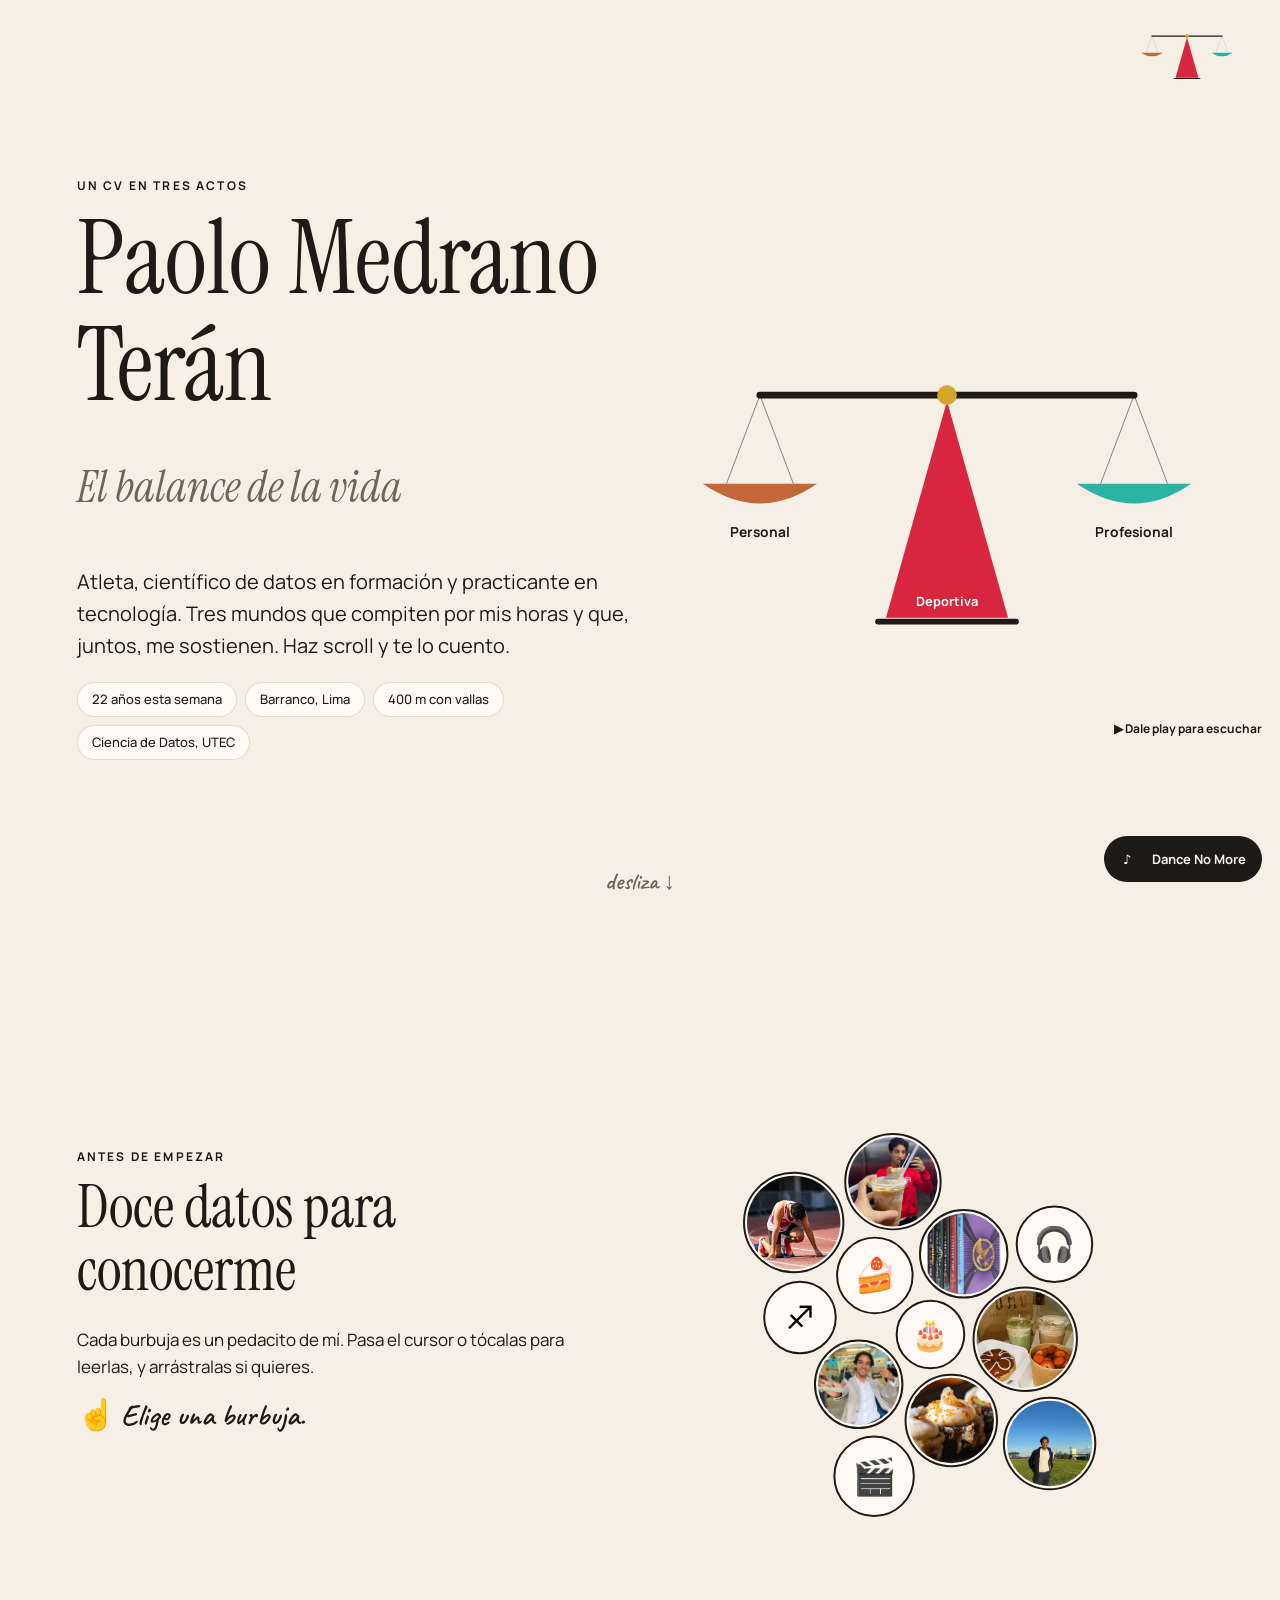
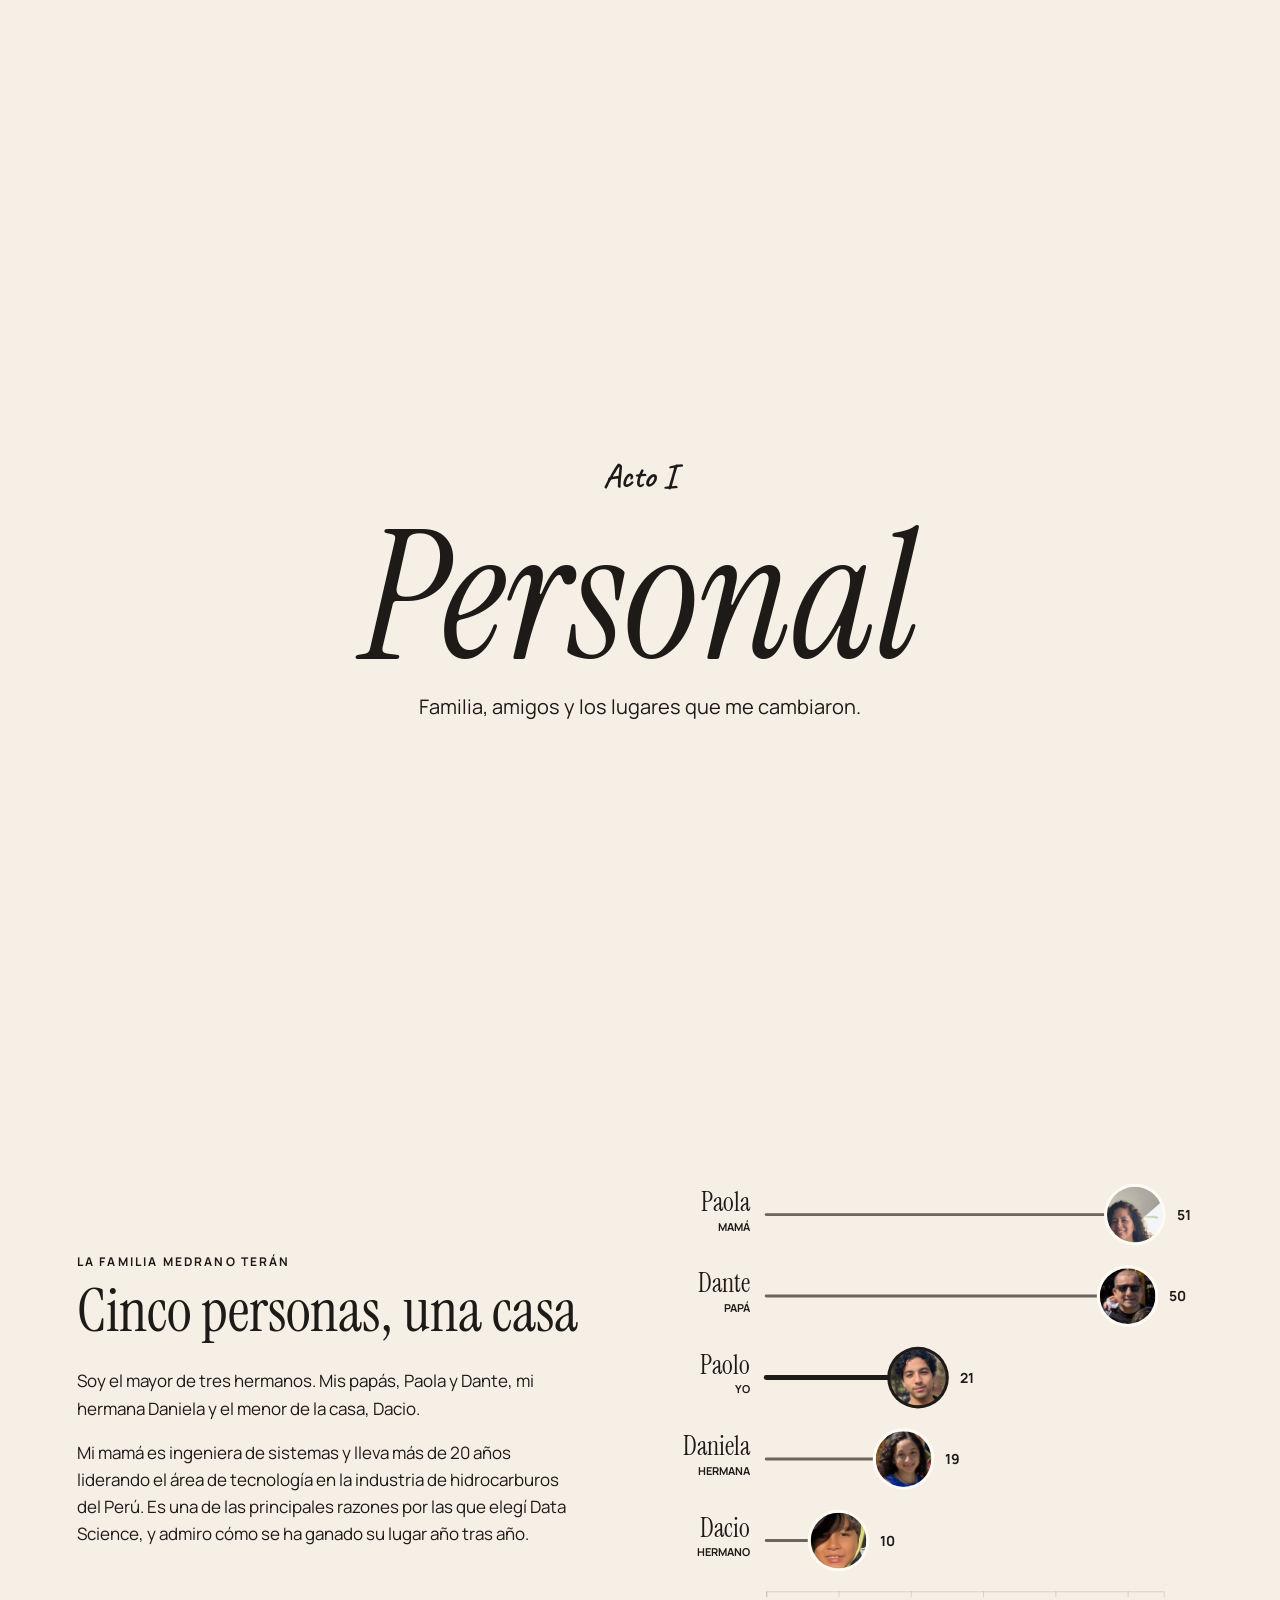
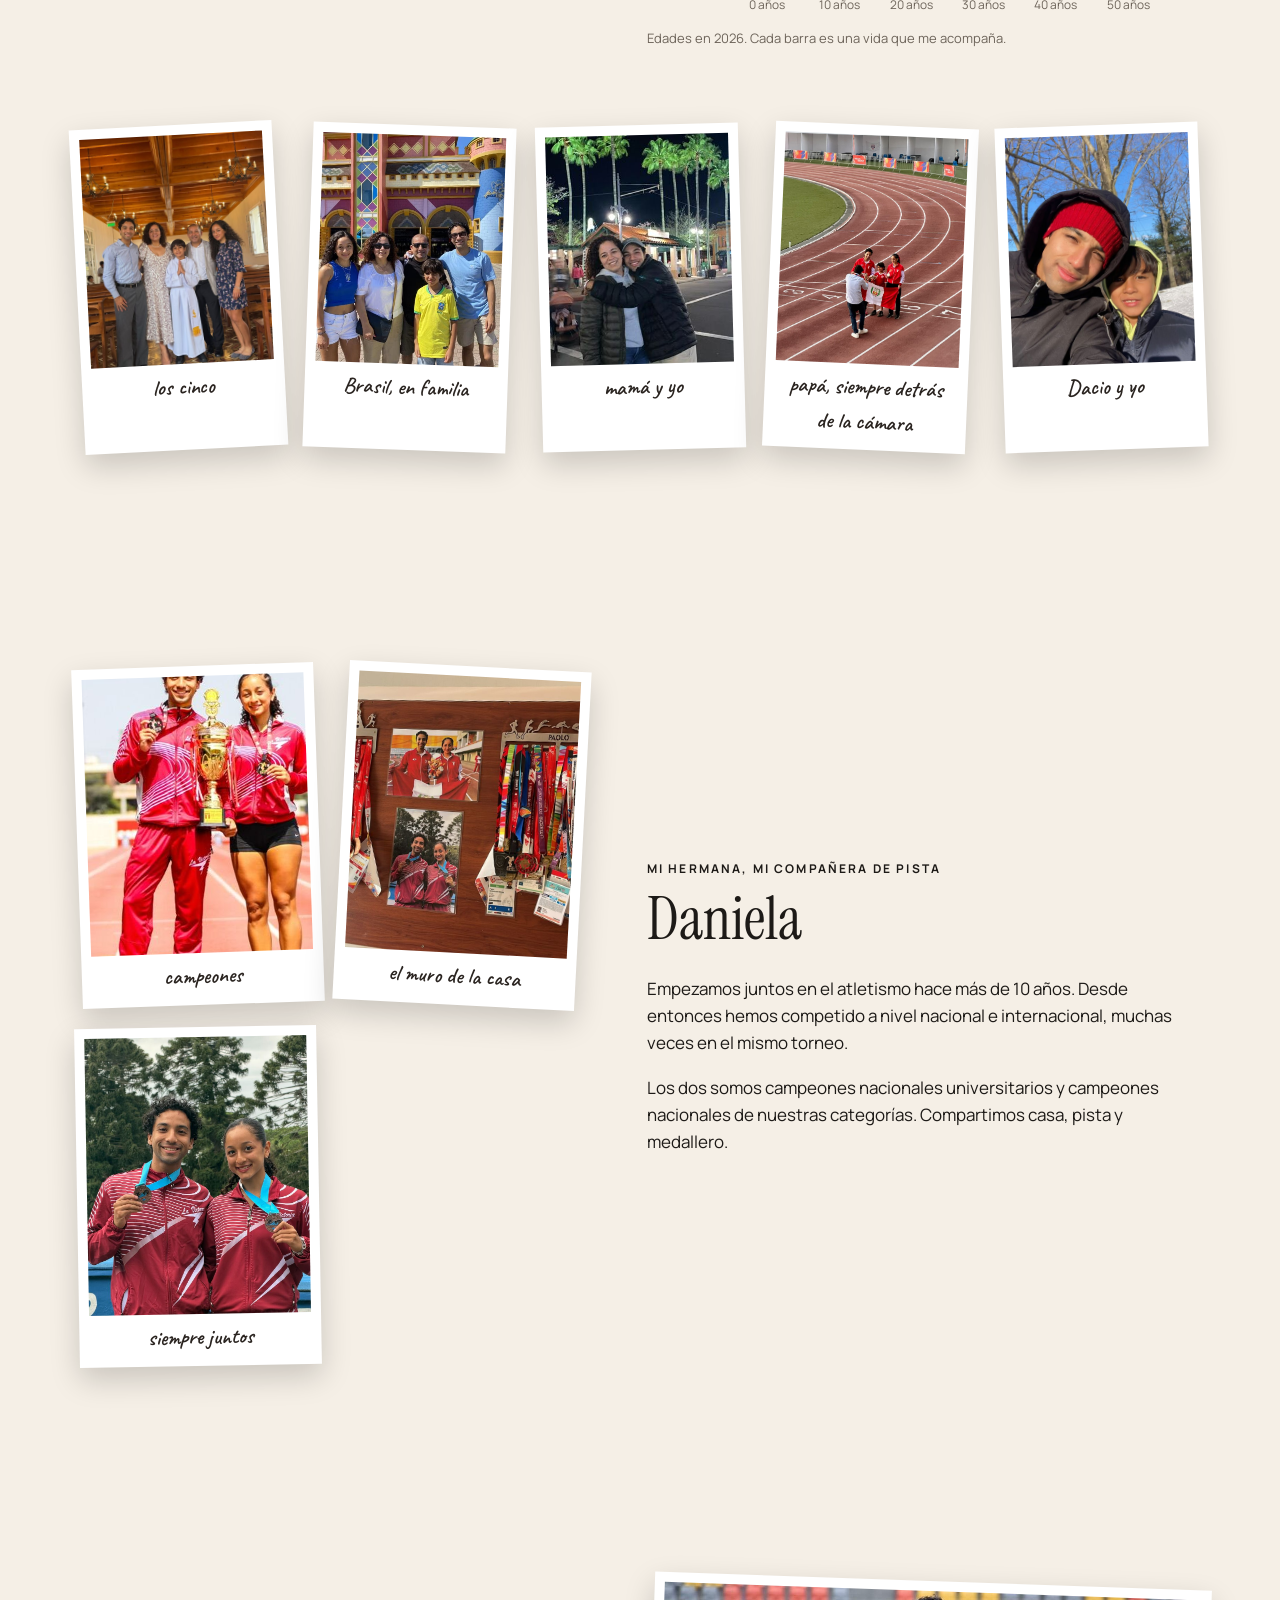
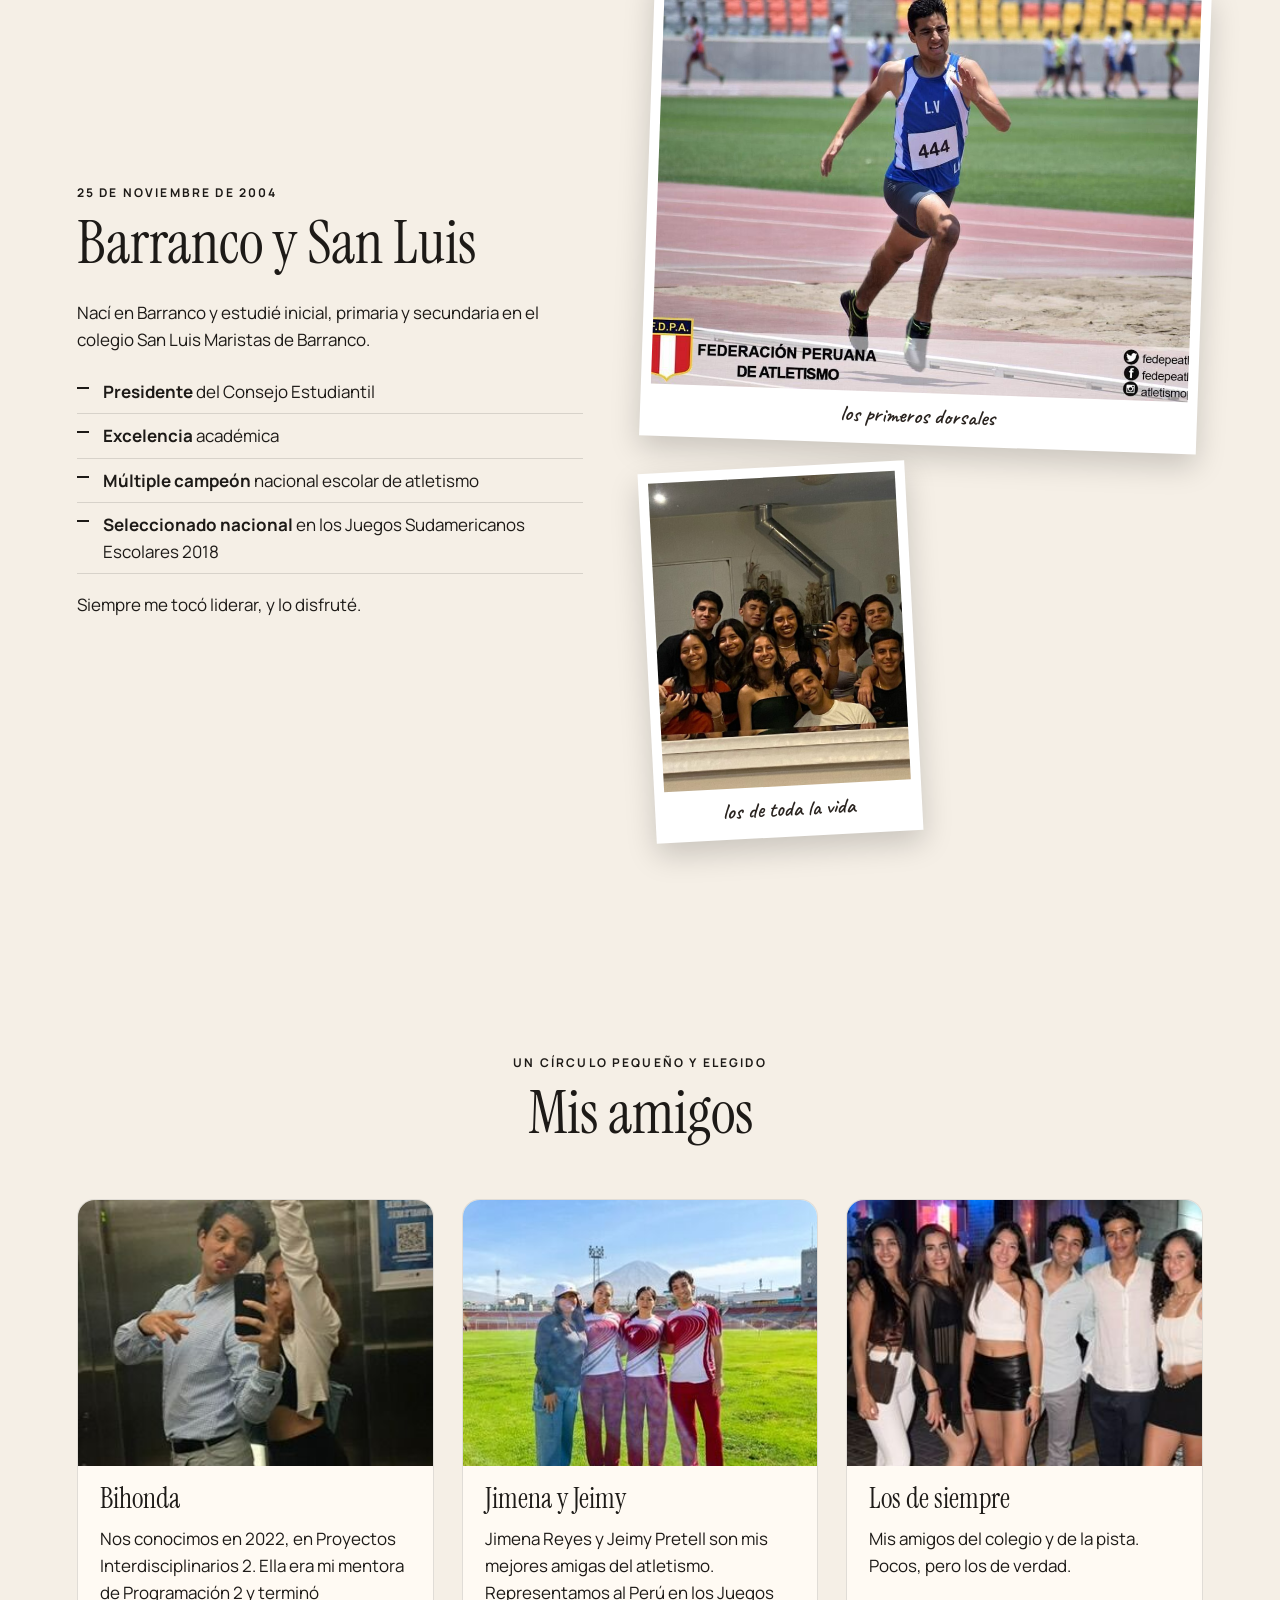
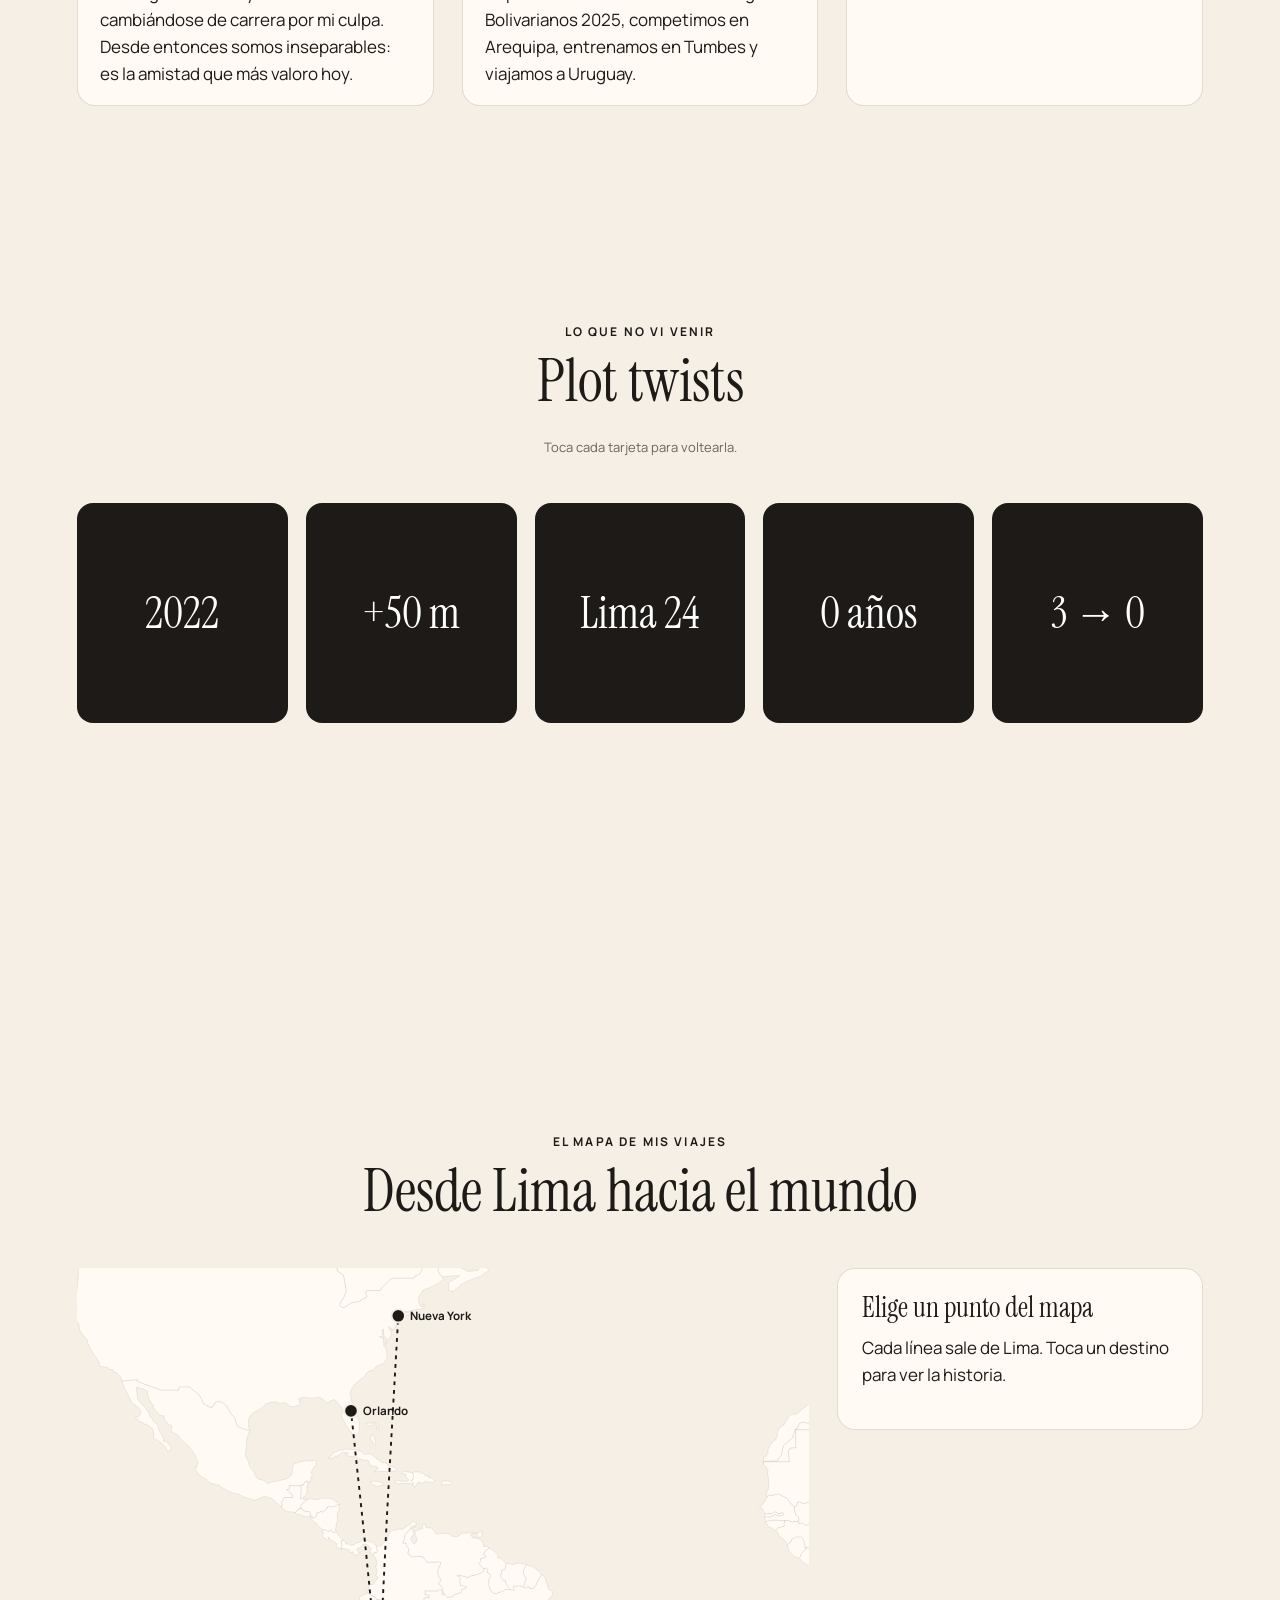
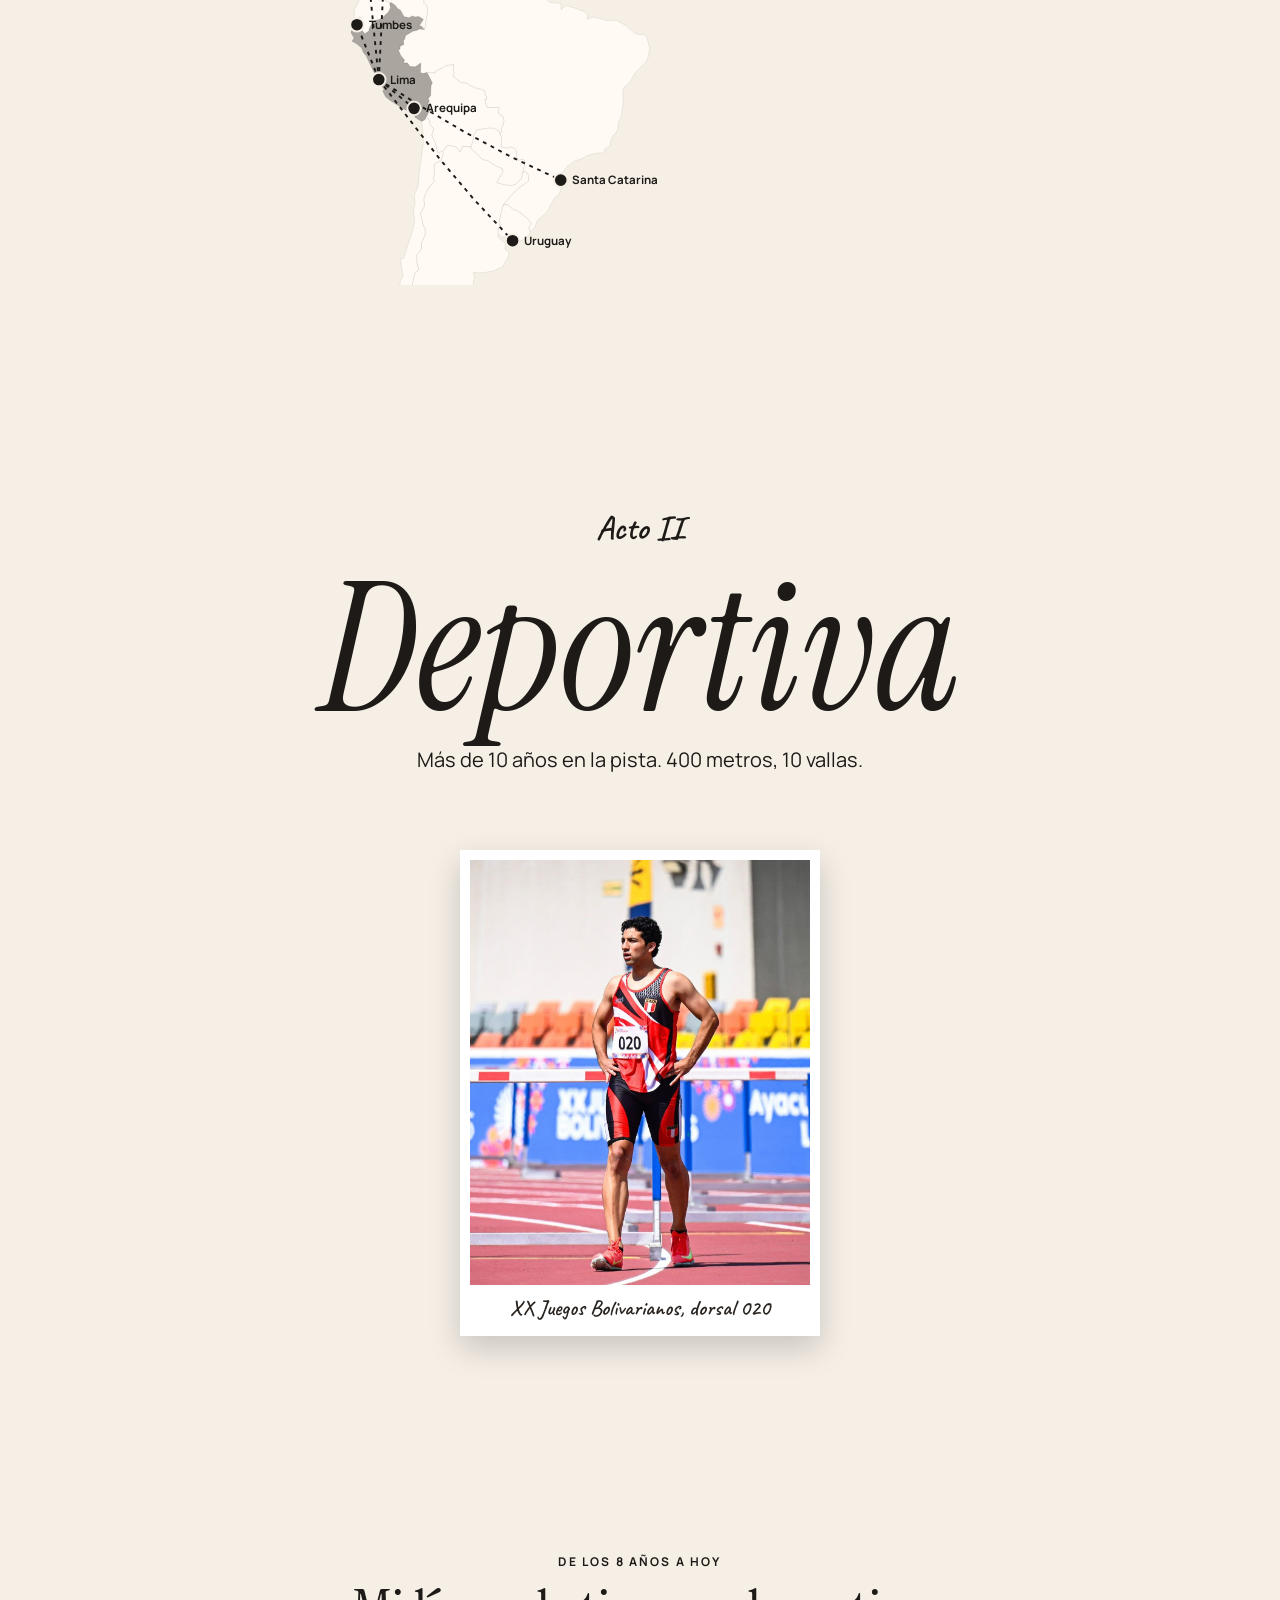
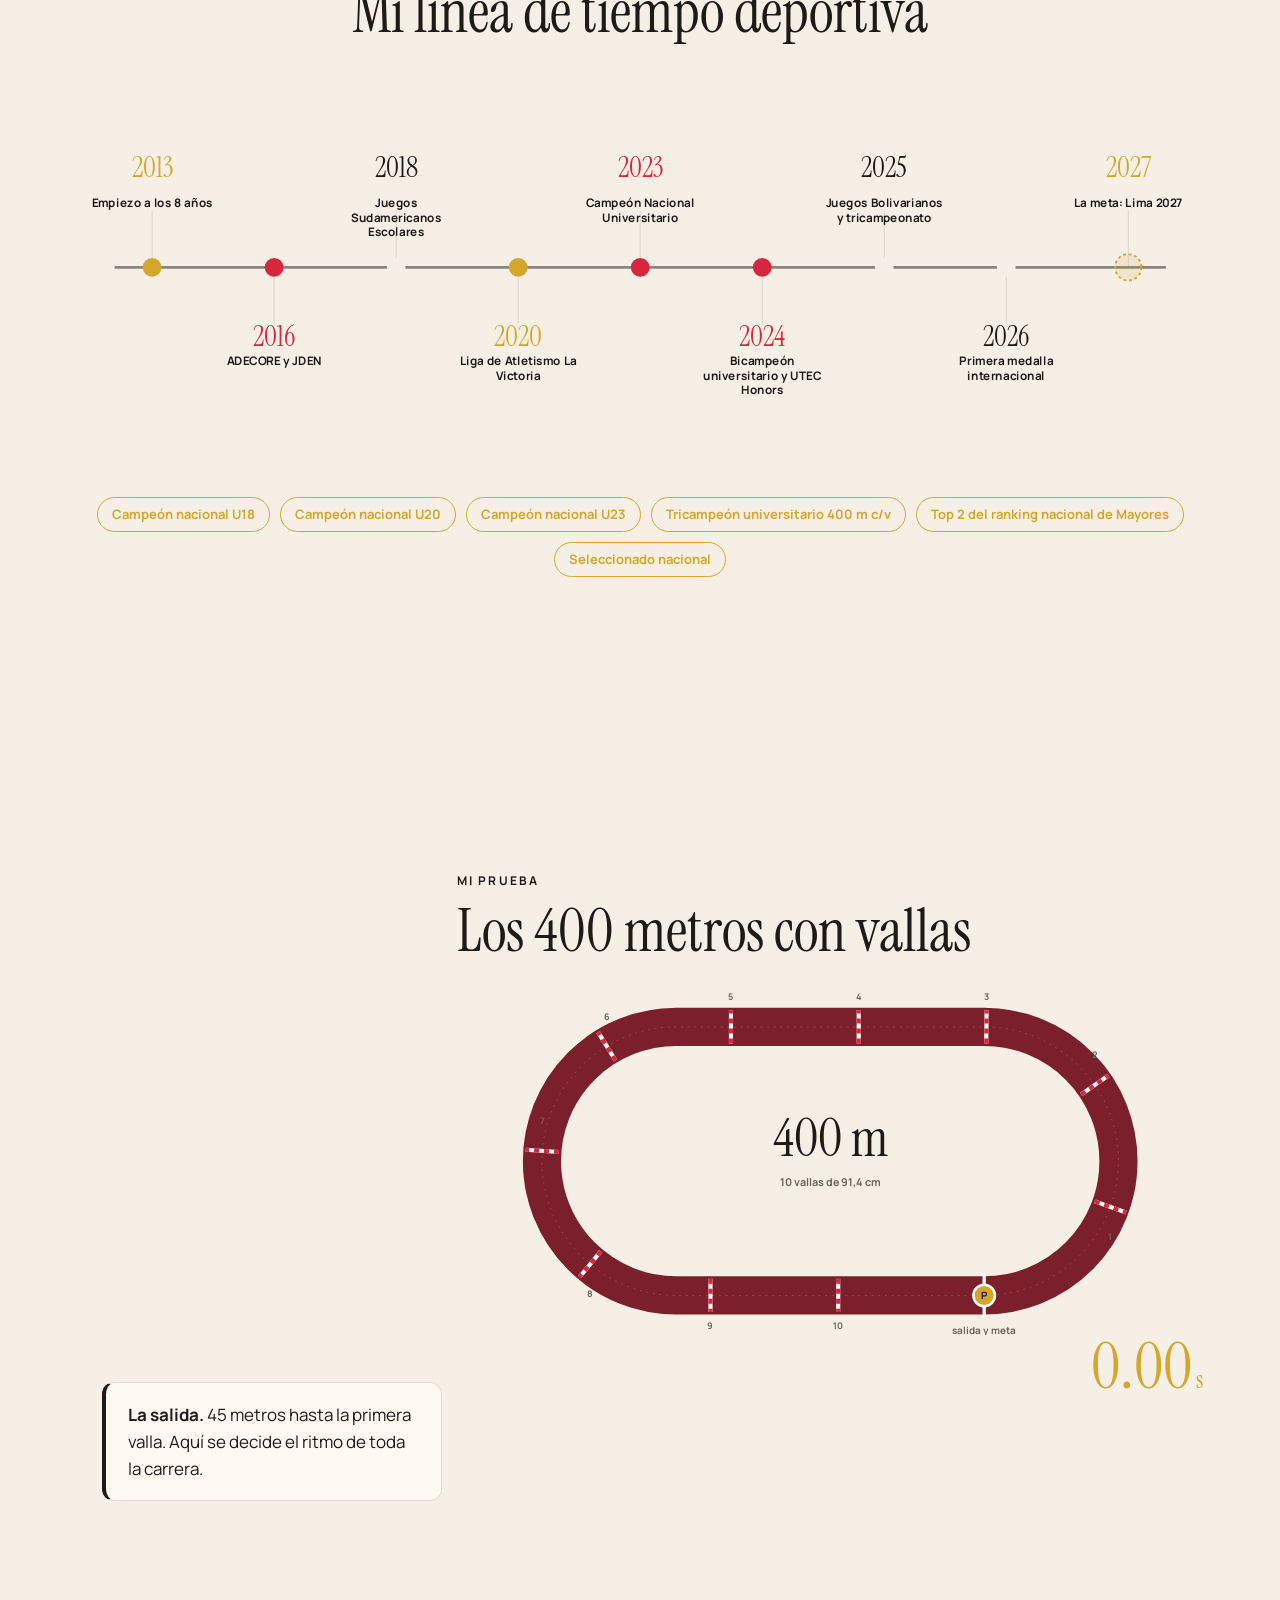
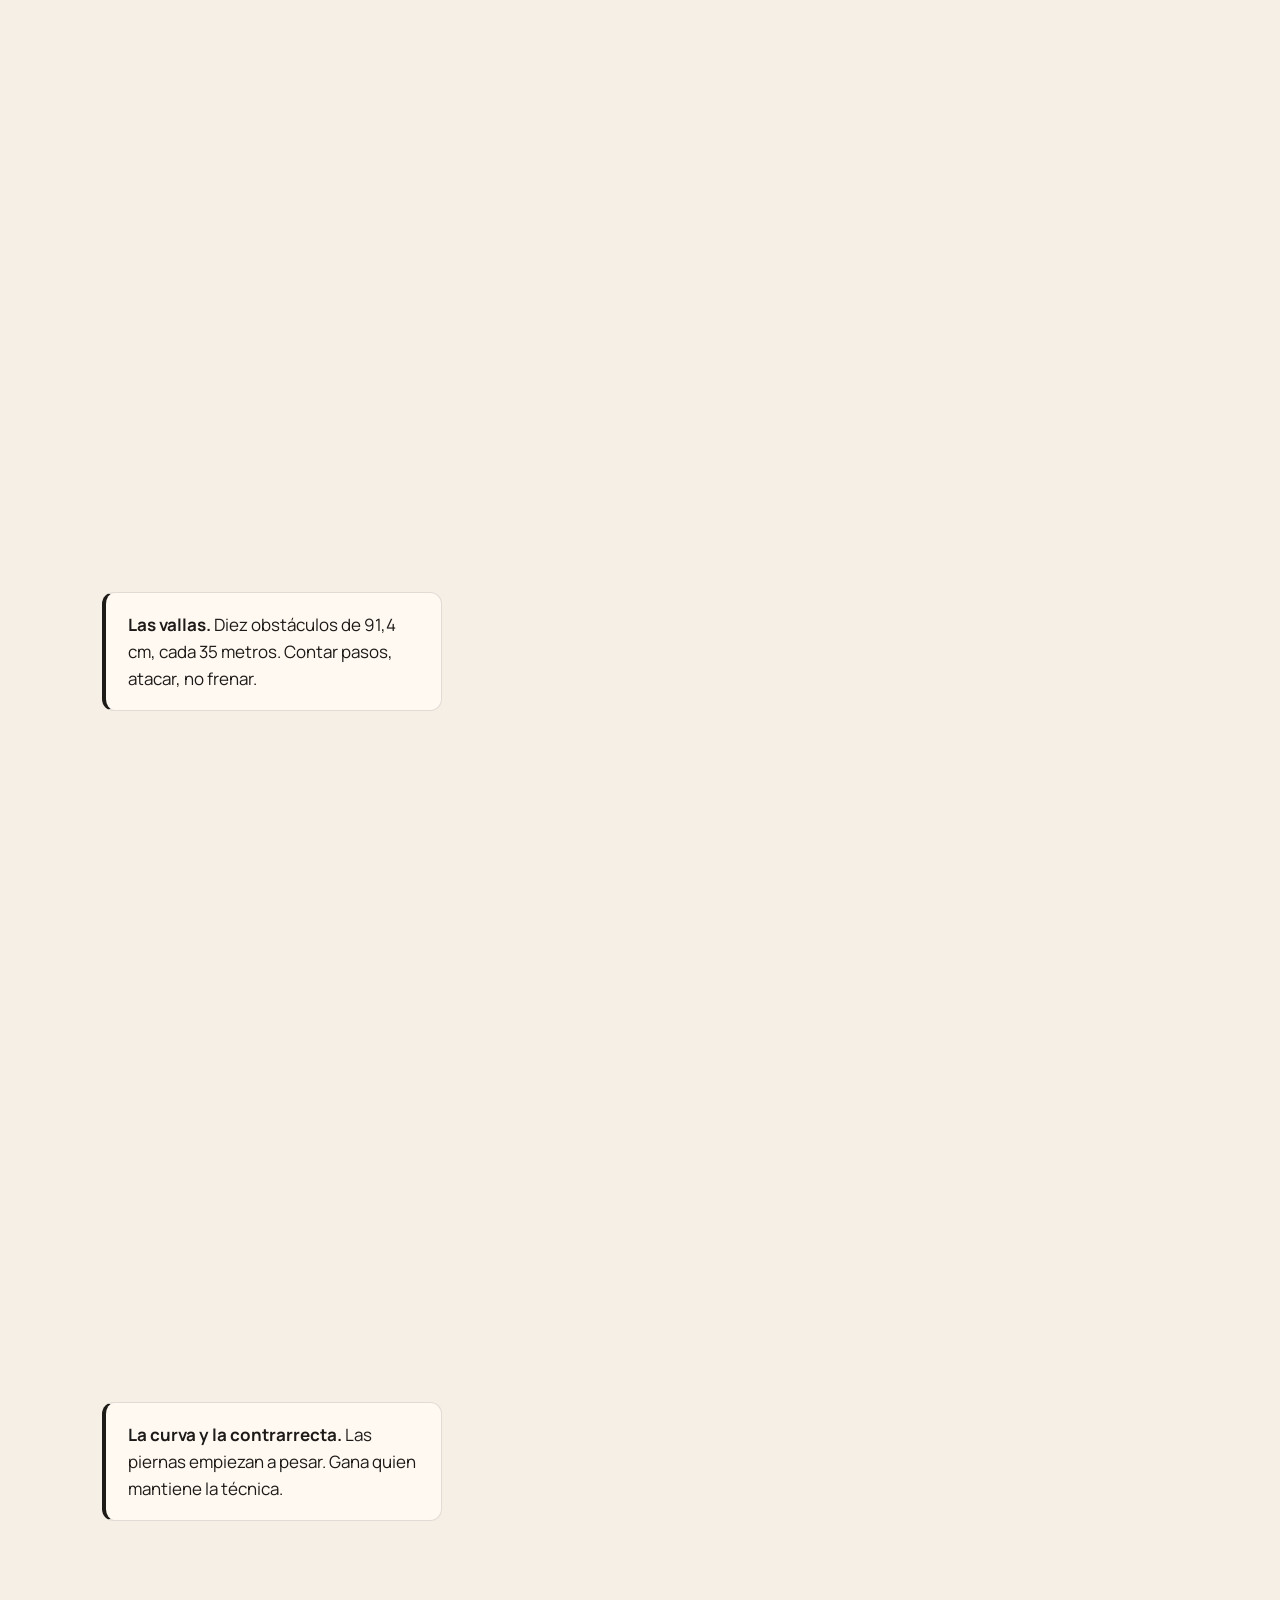
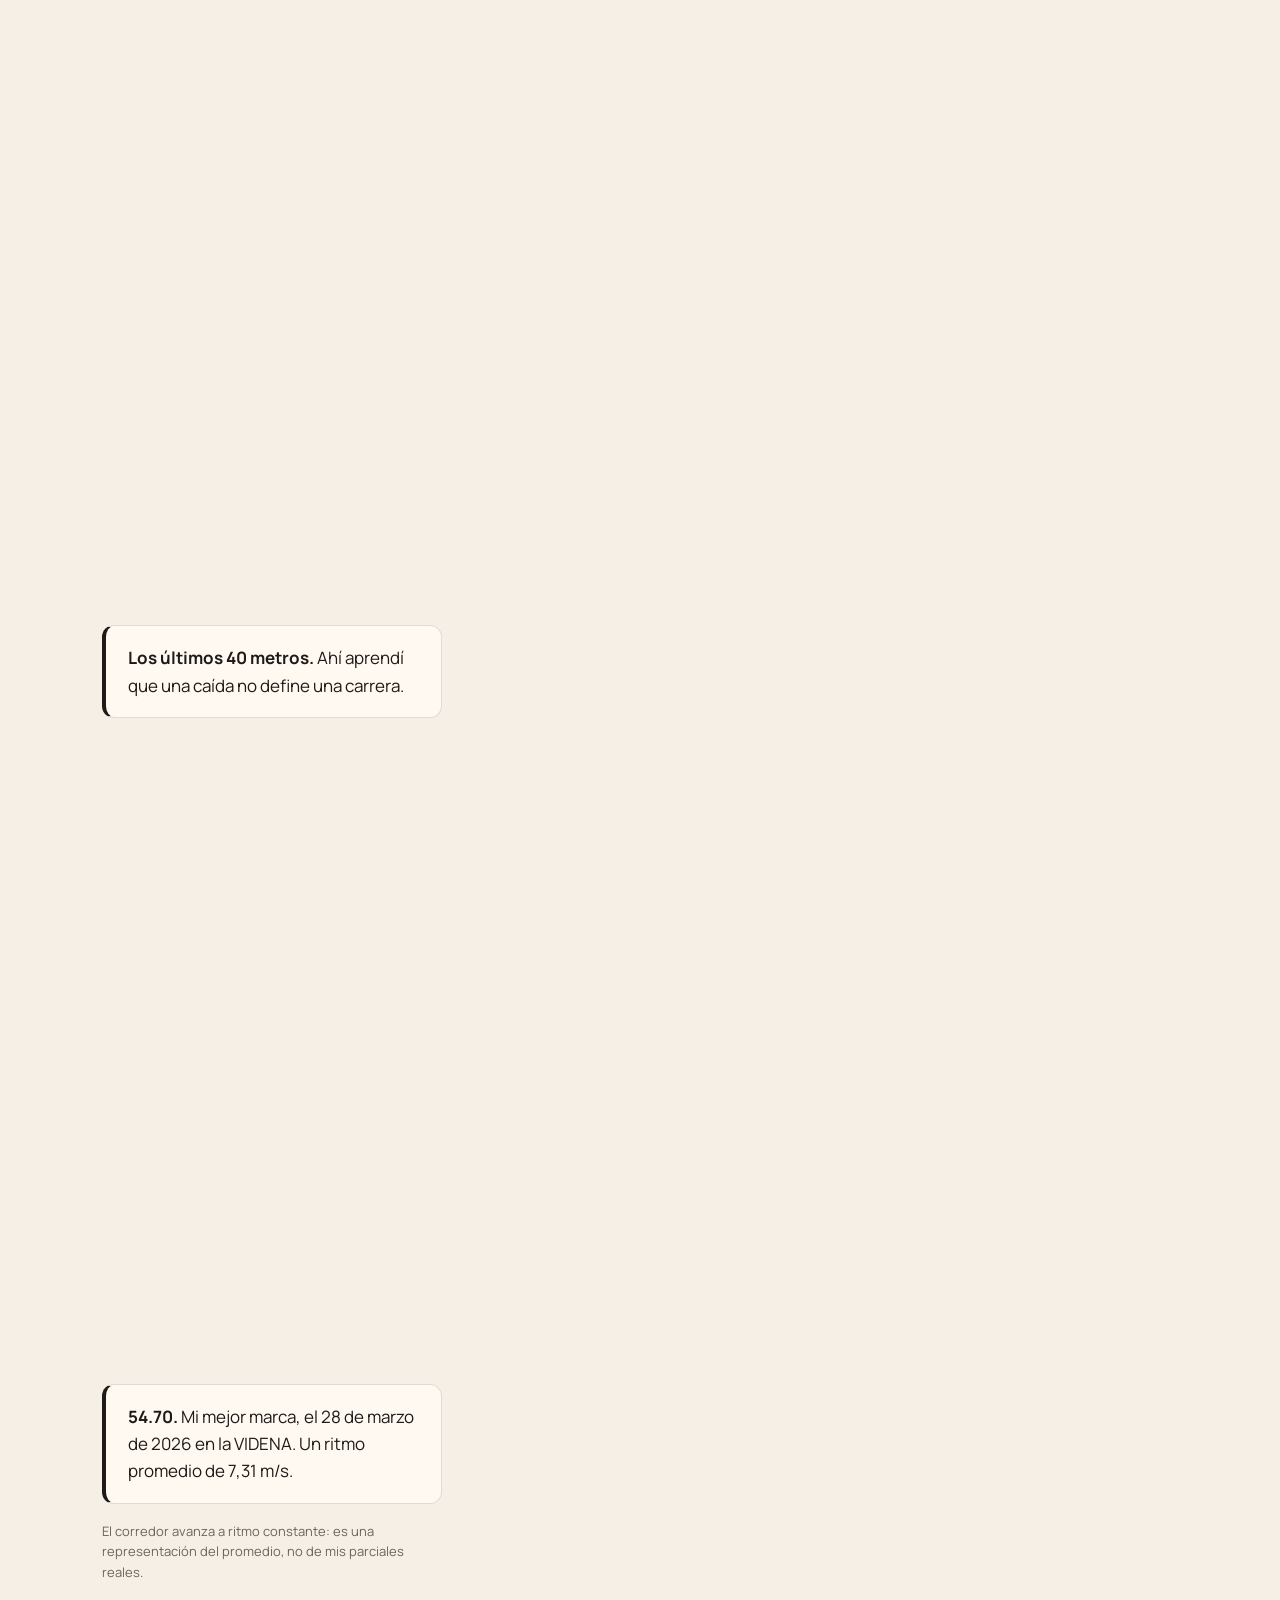
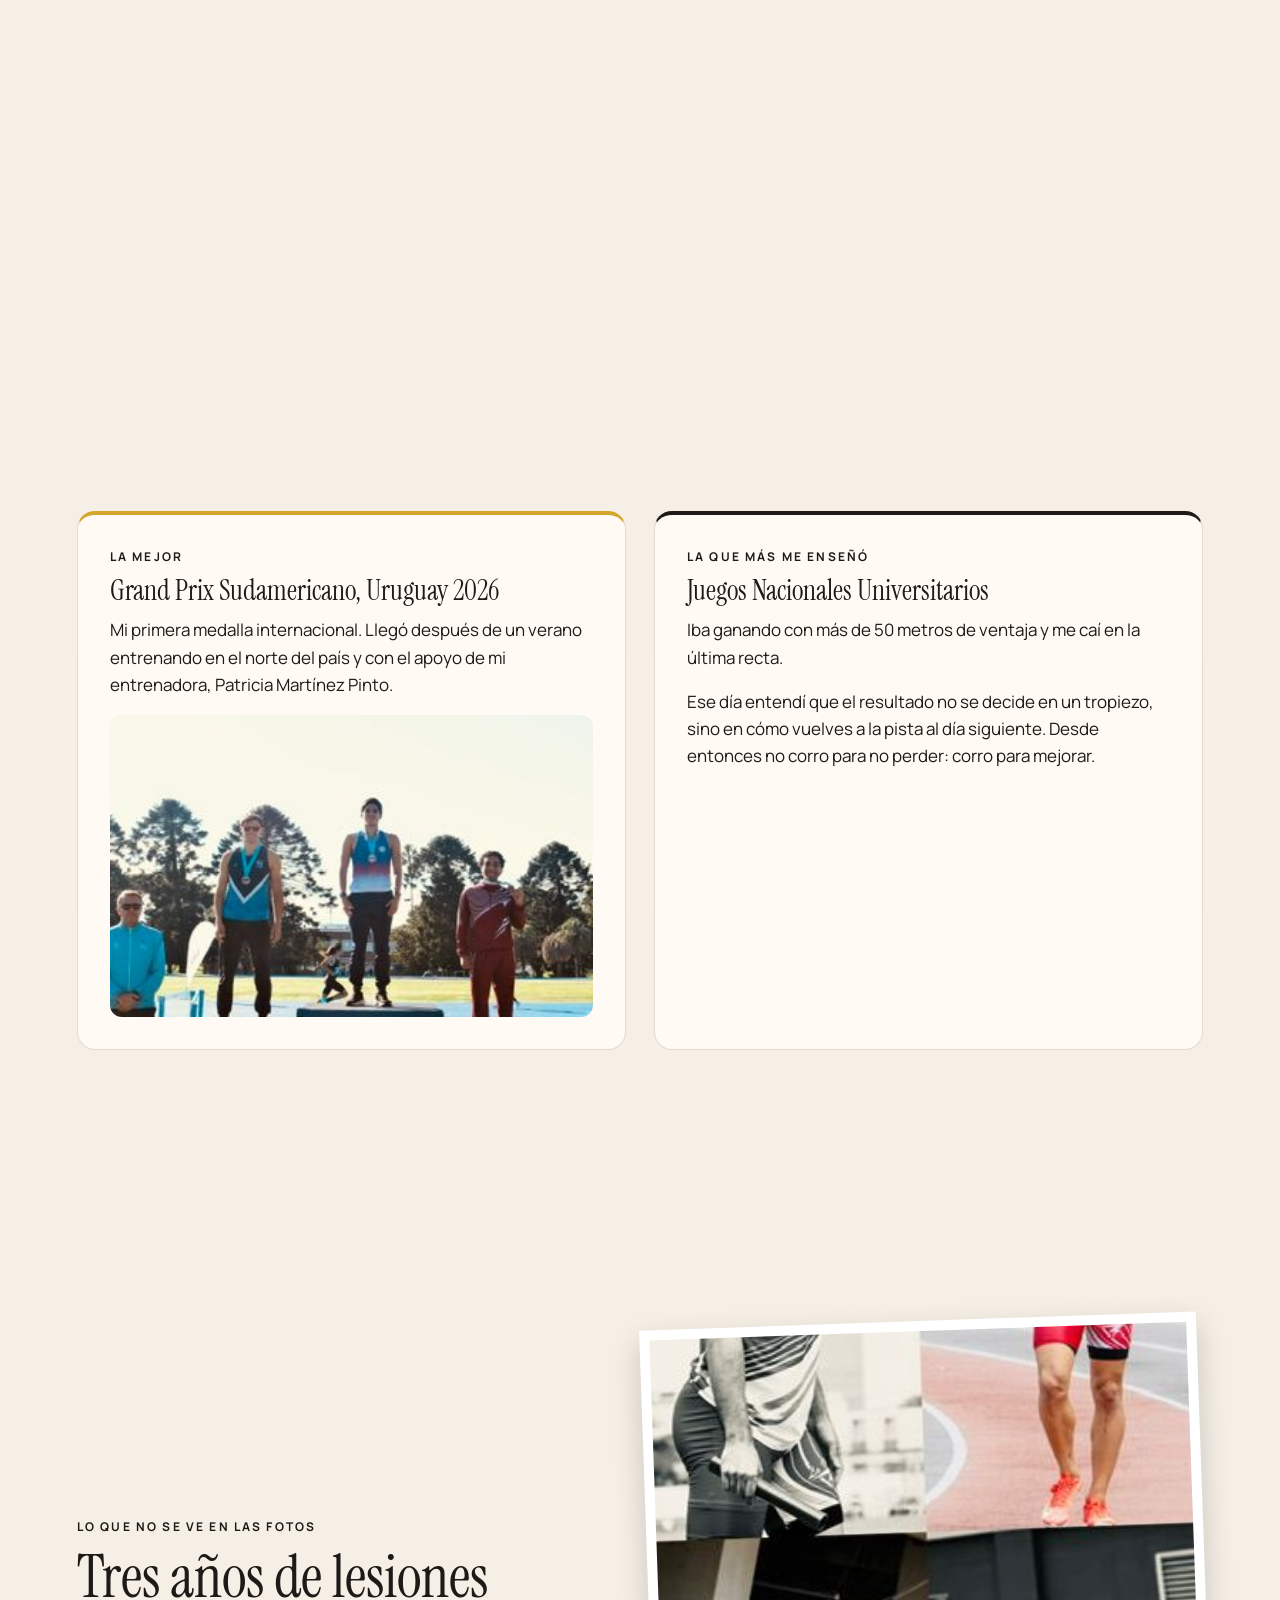
==== commit 107d90ca: "Forzar recarga de estilos y scripts" ====
--- a/docs/index.html
+++ b/docs/index.html
@@ -5,7 +5,7 @@
   <meta name="viewport" content="width=device-width, initial-scale=1" />
   <title>Paolo Medrano Terán | El balance de la vida</title>
   <meta name="description" content="CV en formato scrollytelling: lo personal, lo deportivo y lo profesional de Paolo Medrano Terán, hecho con D3.js." />
-  <link rel="stylesheet" href="css/styles.css" />
+  <link rel="stylesheet" href="css/styles.css?v=3" />
 </head>
 <body data-act="intro">
 
@@ -404,7 +404,7 @@
   <script src="js/vendor/d3.min.js"></script>
   <script src="js/vendor/topojson-client.min.js"></script>
   <script src="data/countries-110m.js"></script>
-  <script src="js/data.js"></script>
-  <script src="js/main.js"></script>
+  <script src="js/data.js?v=3"></script>
+  <script src="js/main.js?v=3"></script>
 </body>
 </html>
--- a/docs/css/styles.css
+++ b/docs/css/styles.css
@@ -150,7 +150,9 @@
 #musica { position: fixed; bottom: 18px; right: 18px; z-index: 50; display: flex; align-items: center; gap: 10px; padding: 8px 16px 8px 8px; border-radius: 99px; background: var(--fg); color: var(--bg); text-decoration: none; font-size: 13px; font-weight: 700; transition: background .9s, color .9s; }
 #musica .disco { width: 30px; height: 30px; border-radius: 50%; background: var(--accent); color: #fff; display: grid; place-items: center; animation: gira 4s linear infinite; }
 @keyframes gira { to { transform: rotate(360deg); } }
-#spotify-embed { position: fixed; bottom: 70px; right: 18px; z-index: 50; width: 300px; }
+#spotify-embed { position: fixed; bottom: 70px; right: 18px; z-index: 50; width: 320px; max-width: calc(100vw - 36px); }
+#spotify-embed[hidden] { display: none; }
+.spotify-tip { margin: 0 0 6px; text-align: right; font: 700 12px Manrope, sans-serif; color: var(--fg); }
 #tooltip { position: fixed; pointer-events: none; background: #111; color: #fff; padding: 8px 12px; border-radius: 8px; font-size: 13px; max-width: 260px; opacity: 0; transition: opacity .15s; z-index: 100; }
 
 /* Animaciones de entrada */
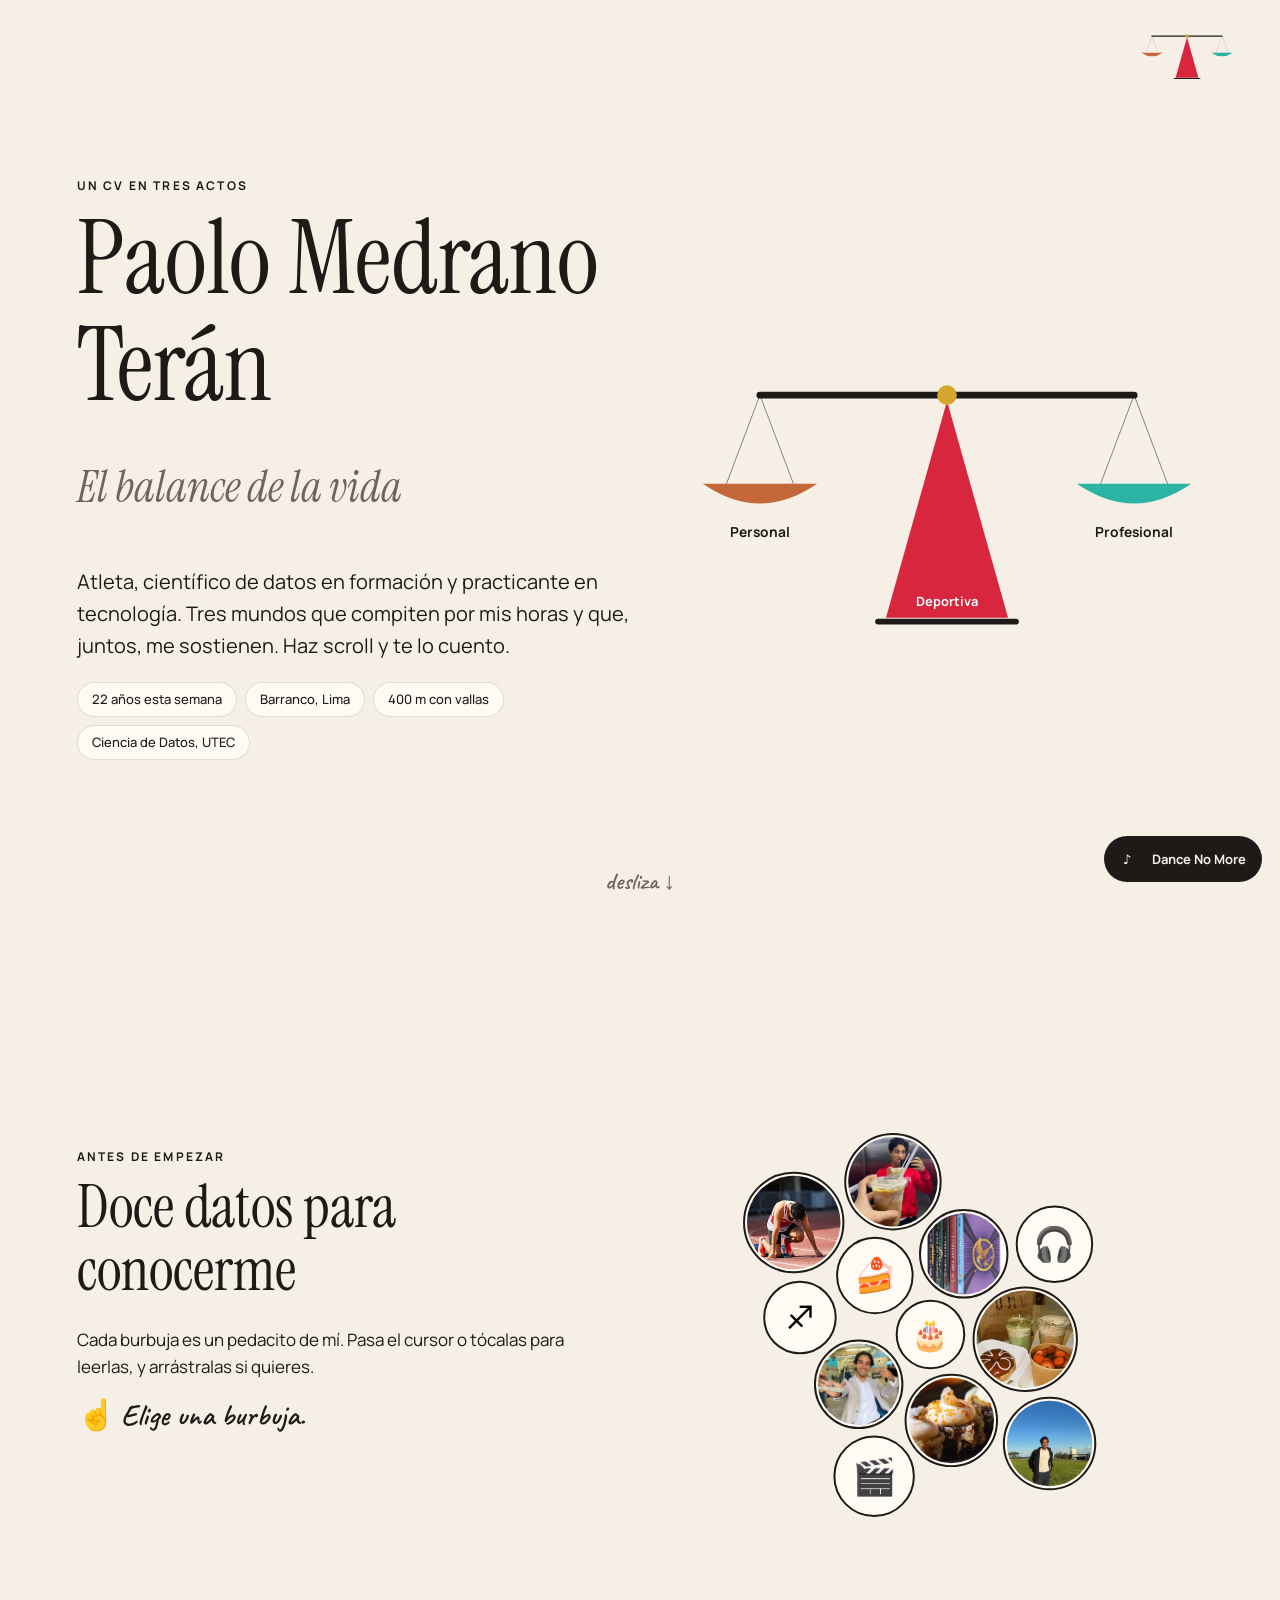
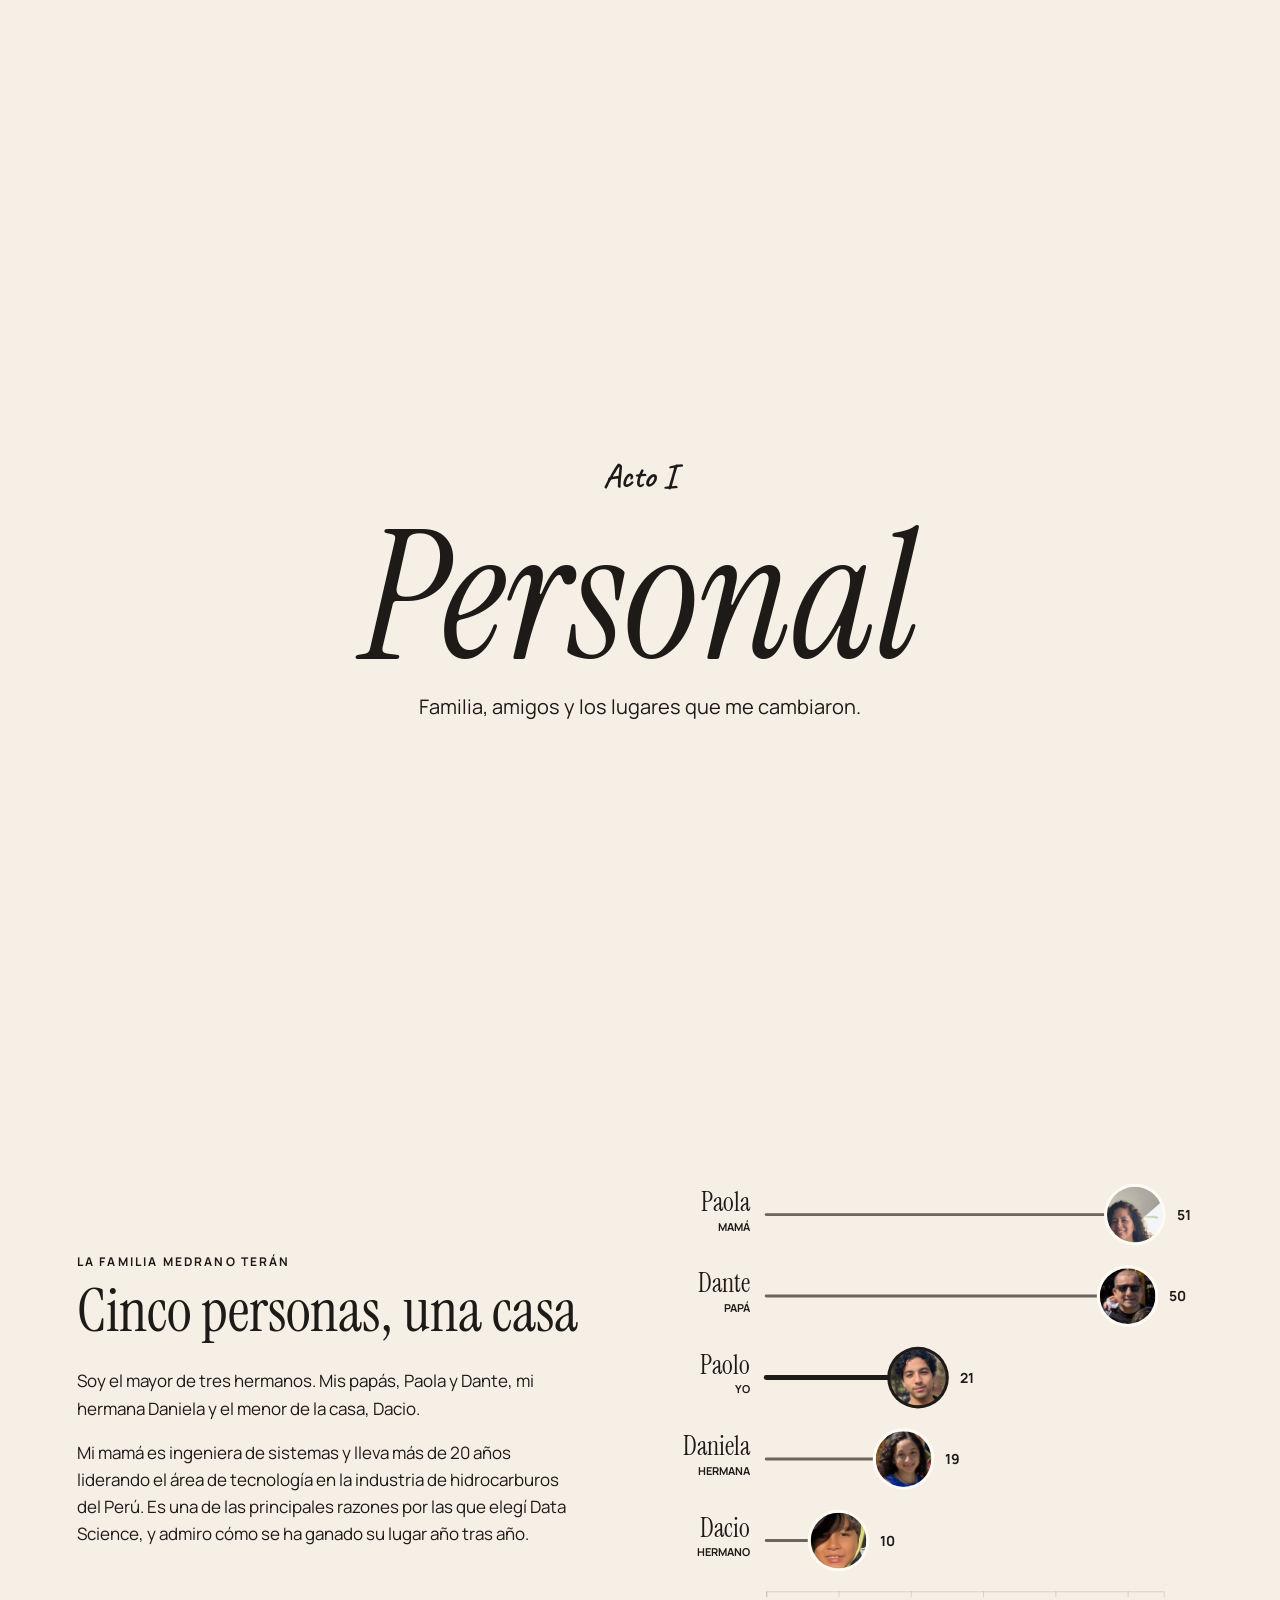
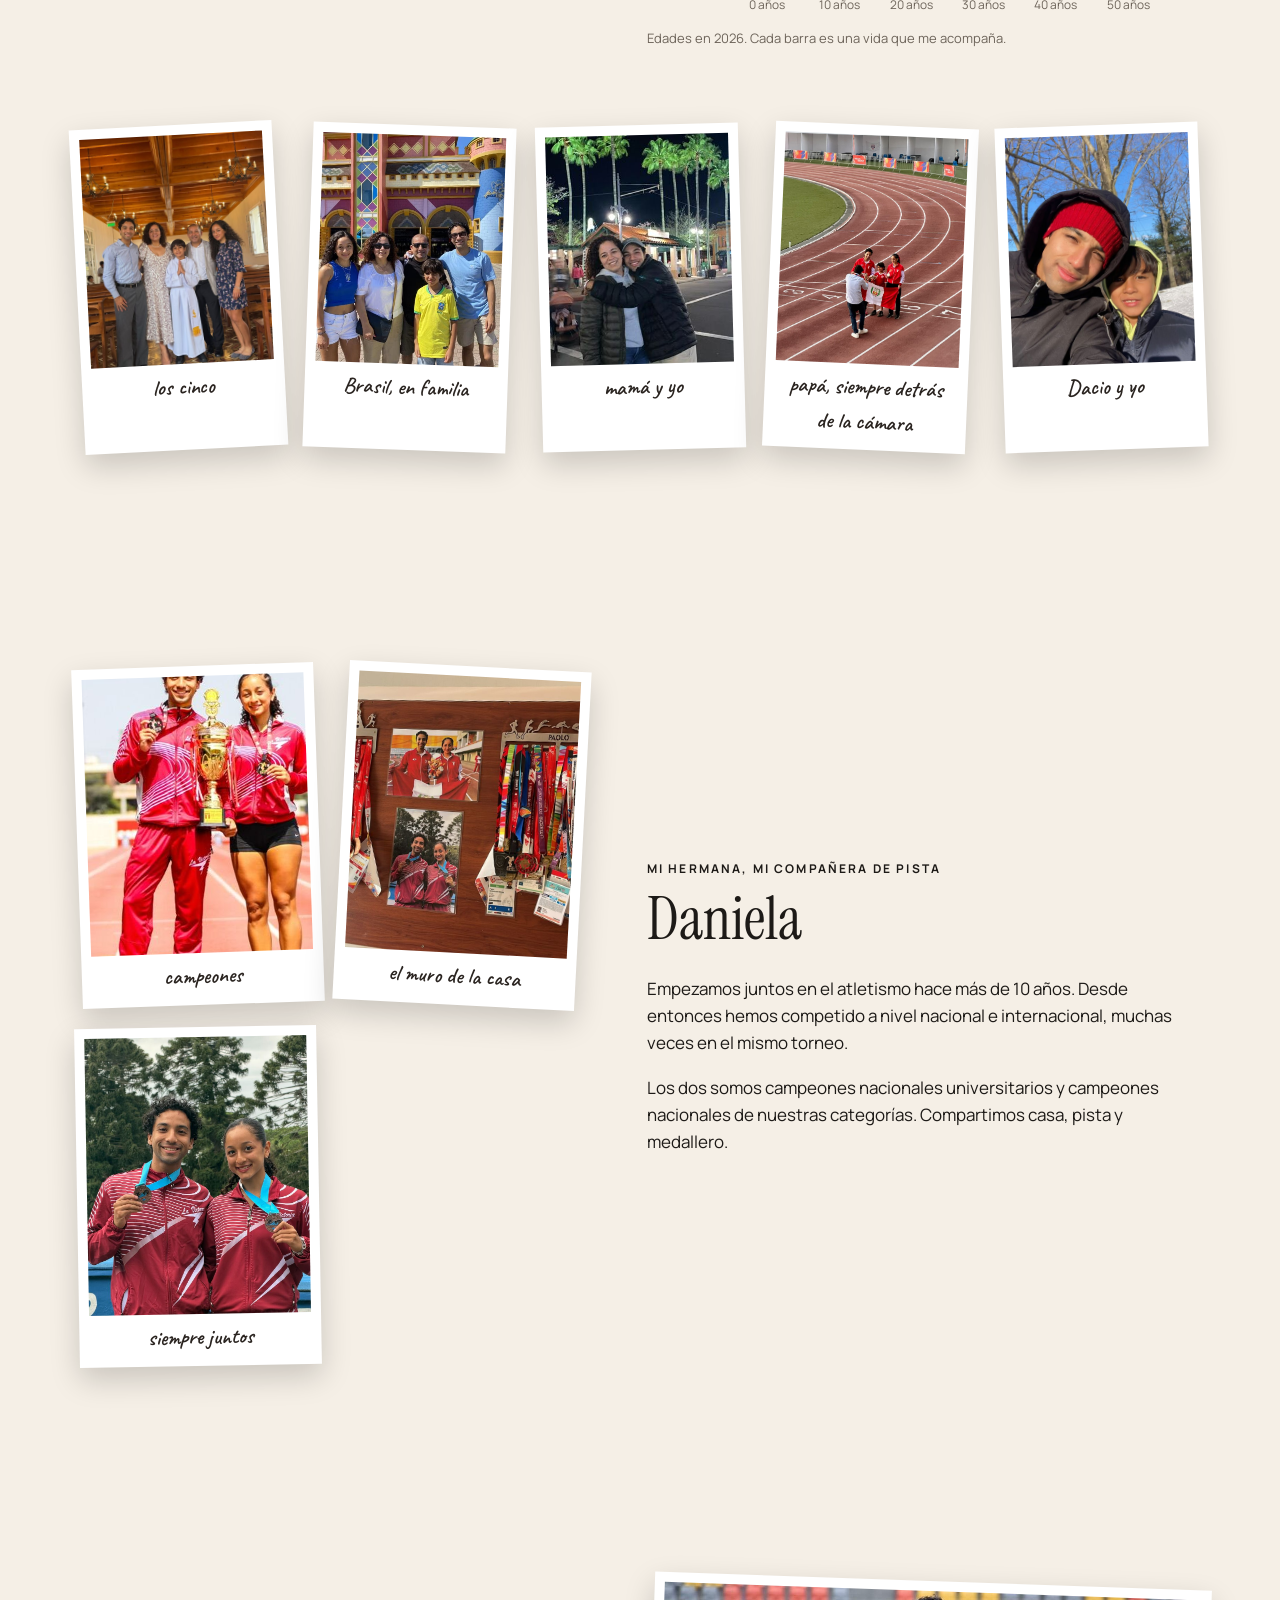
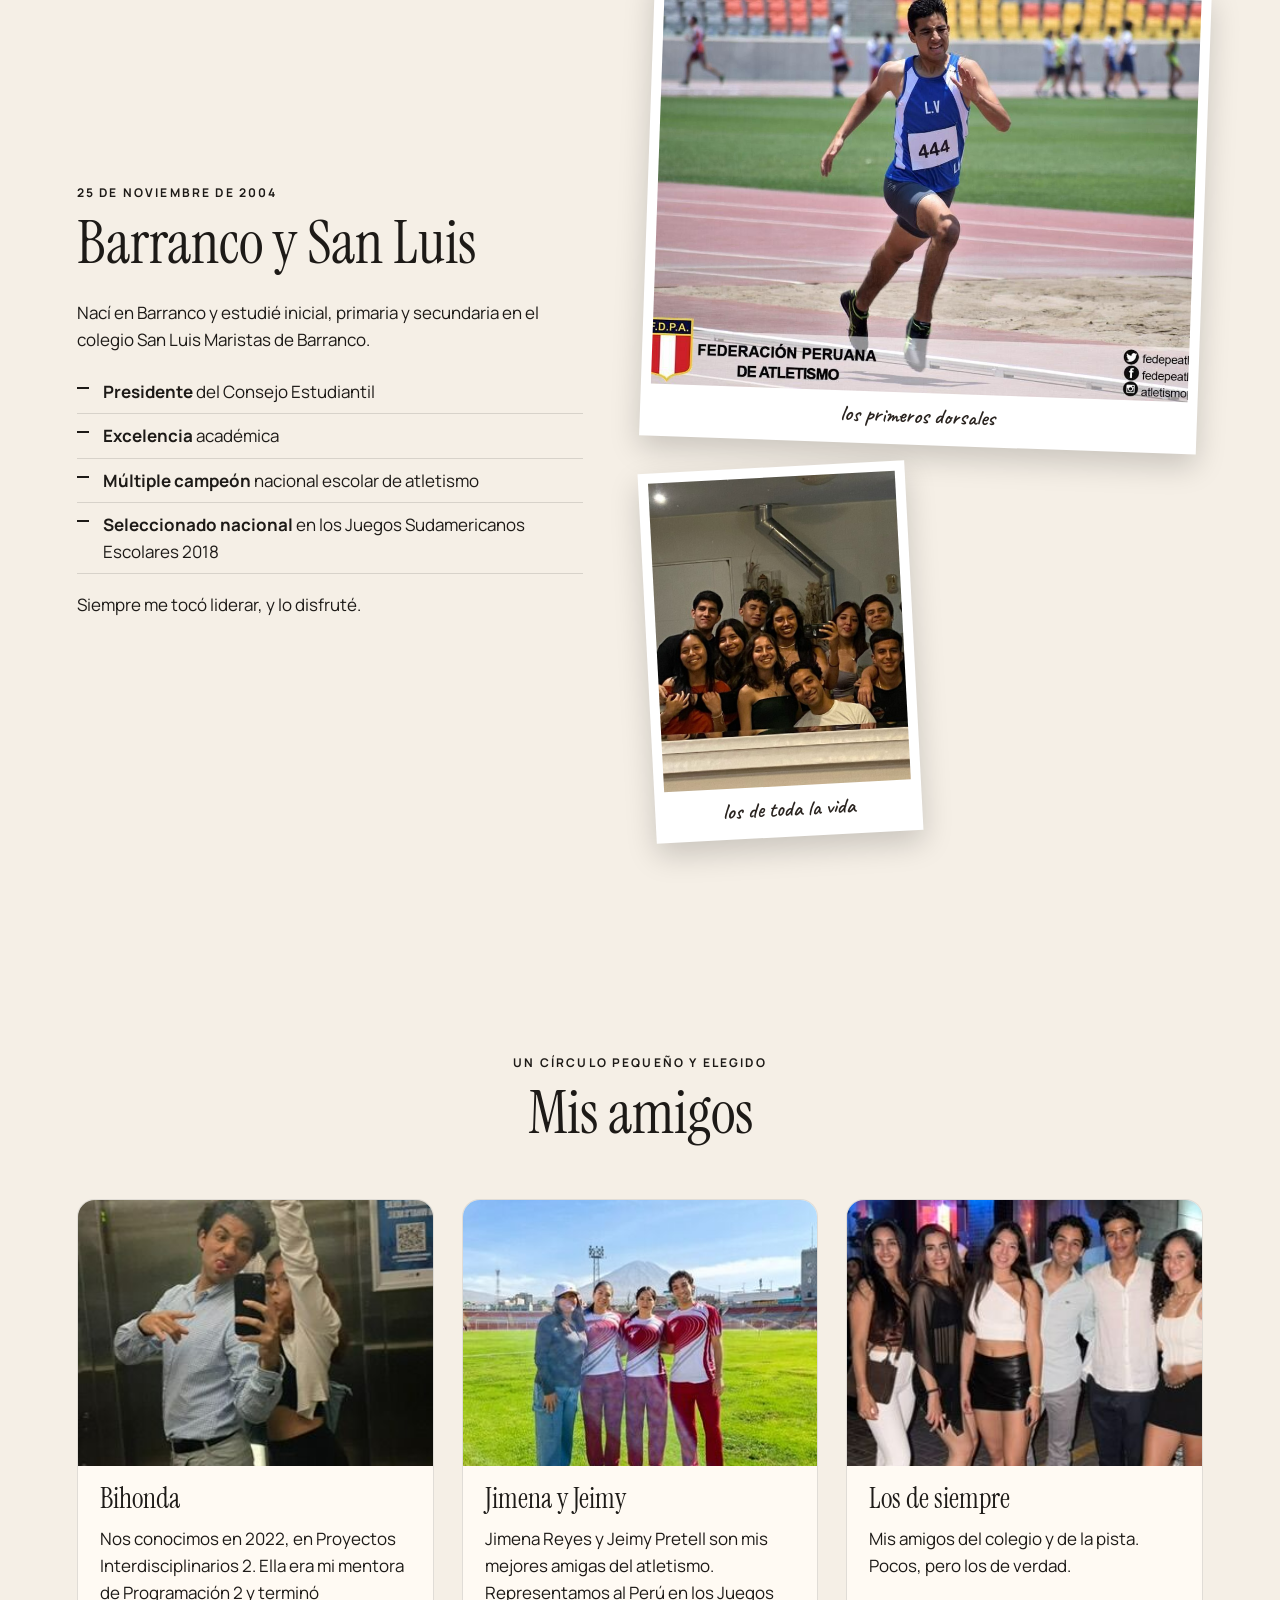
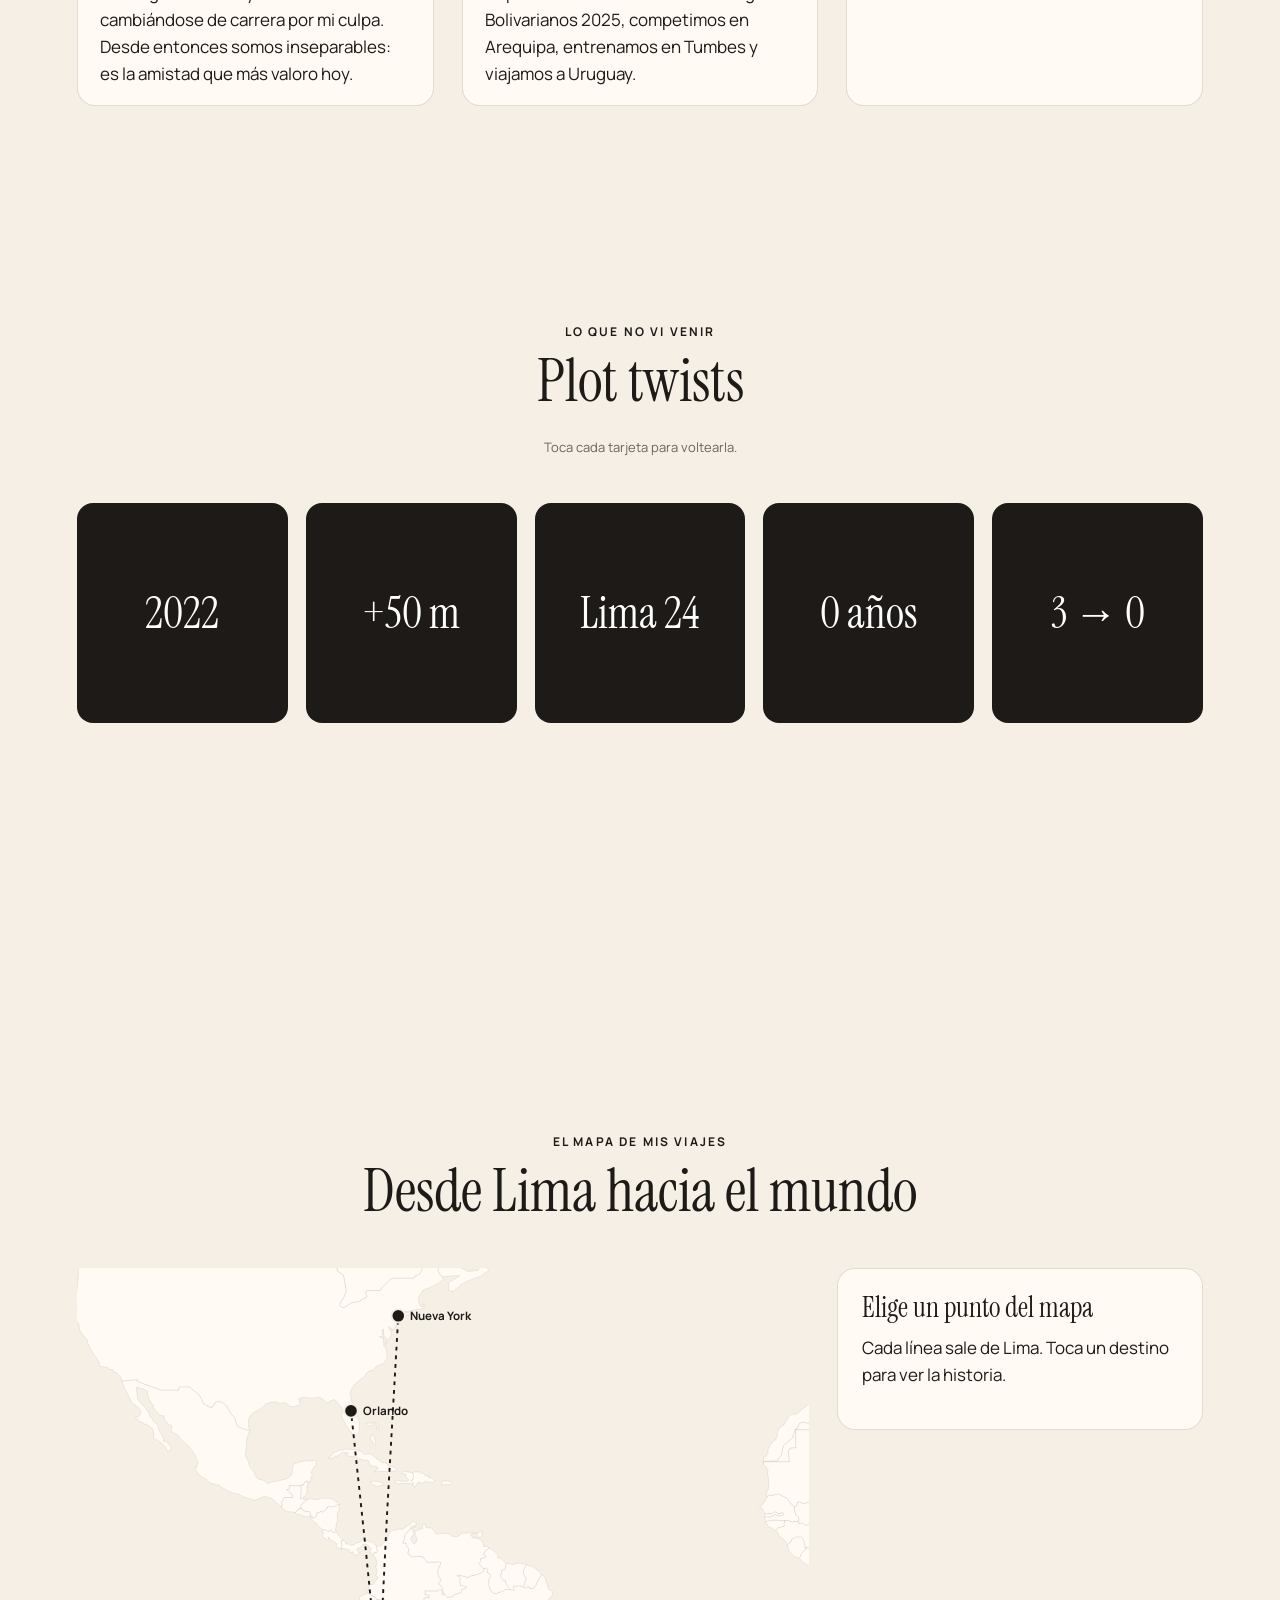
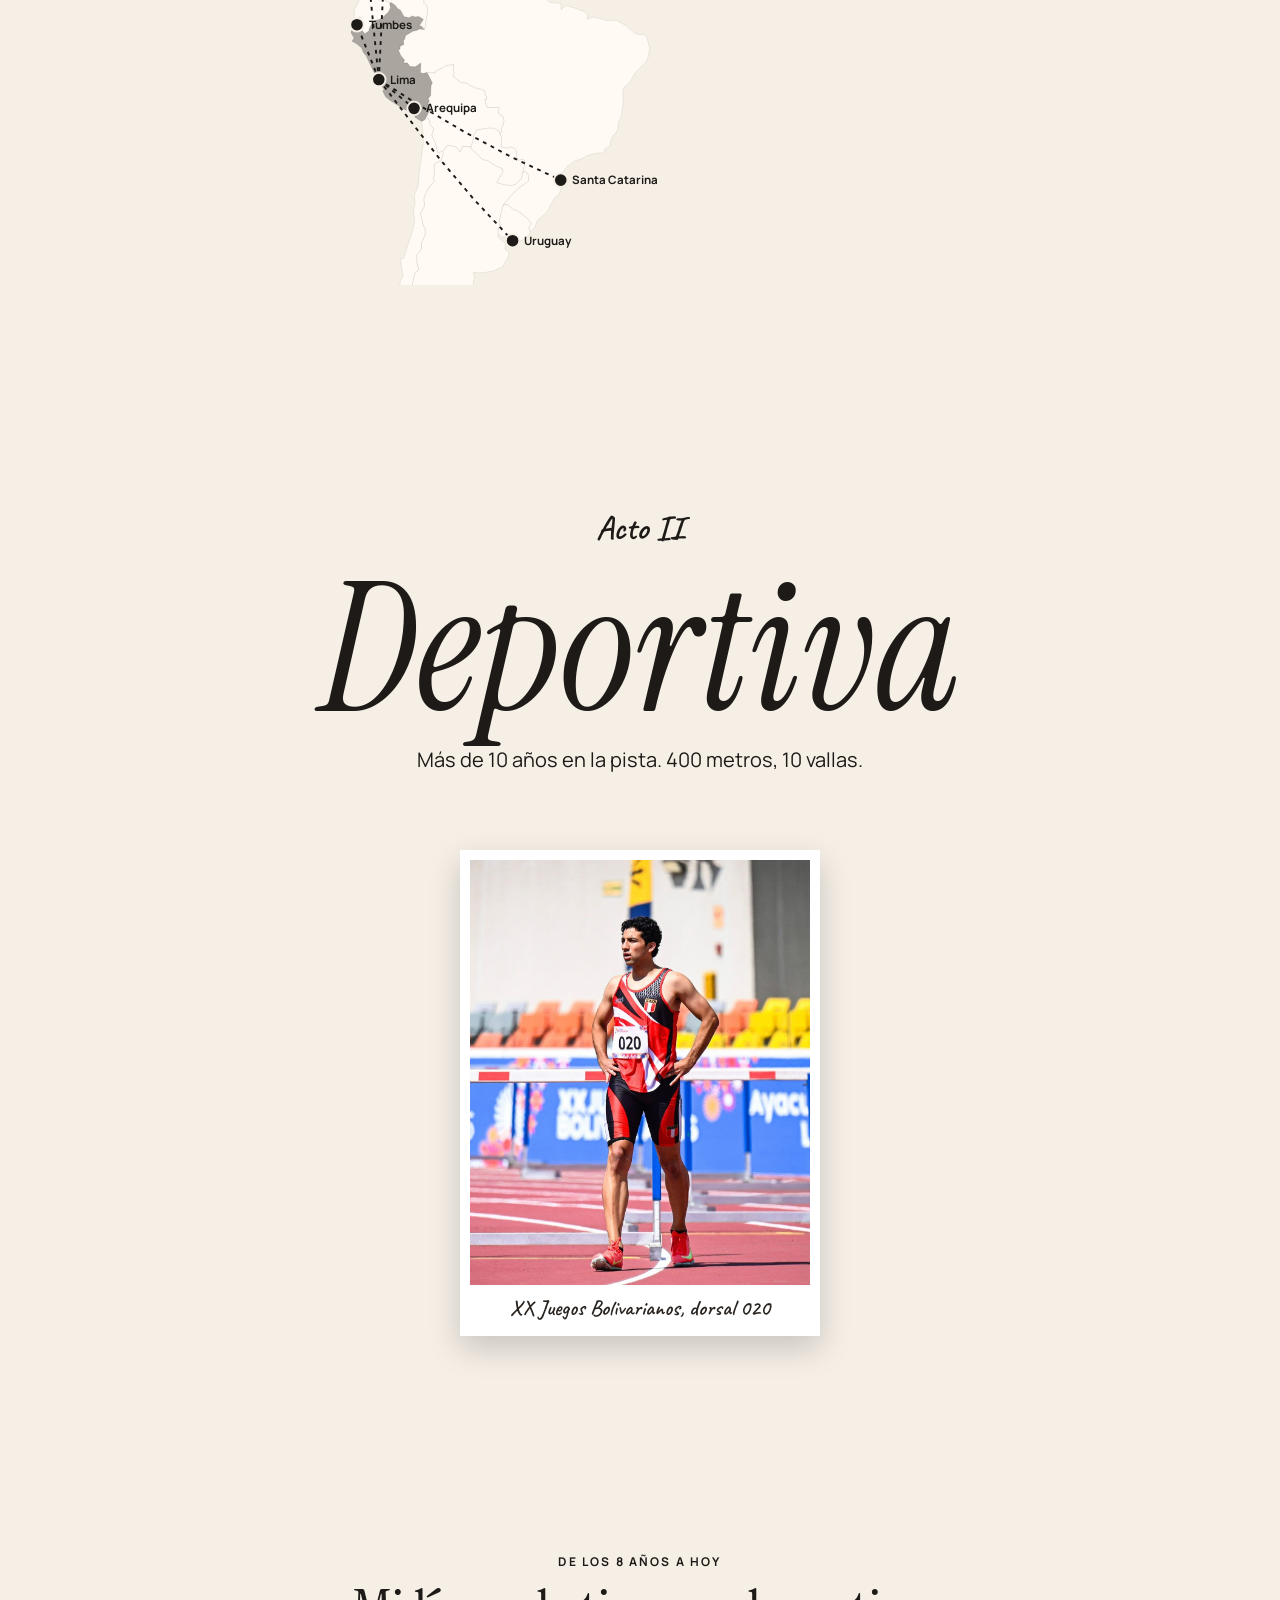
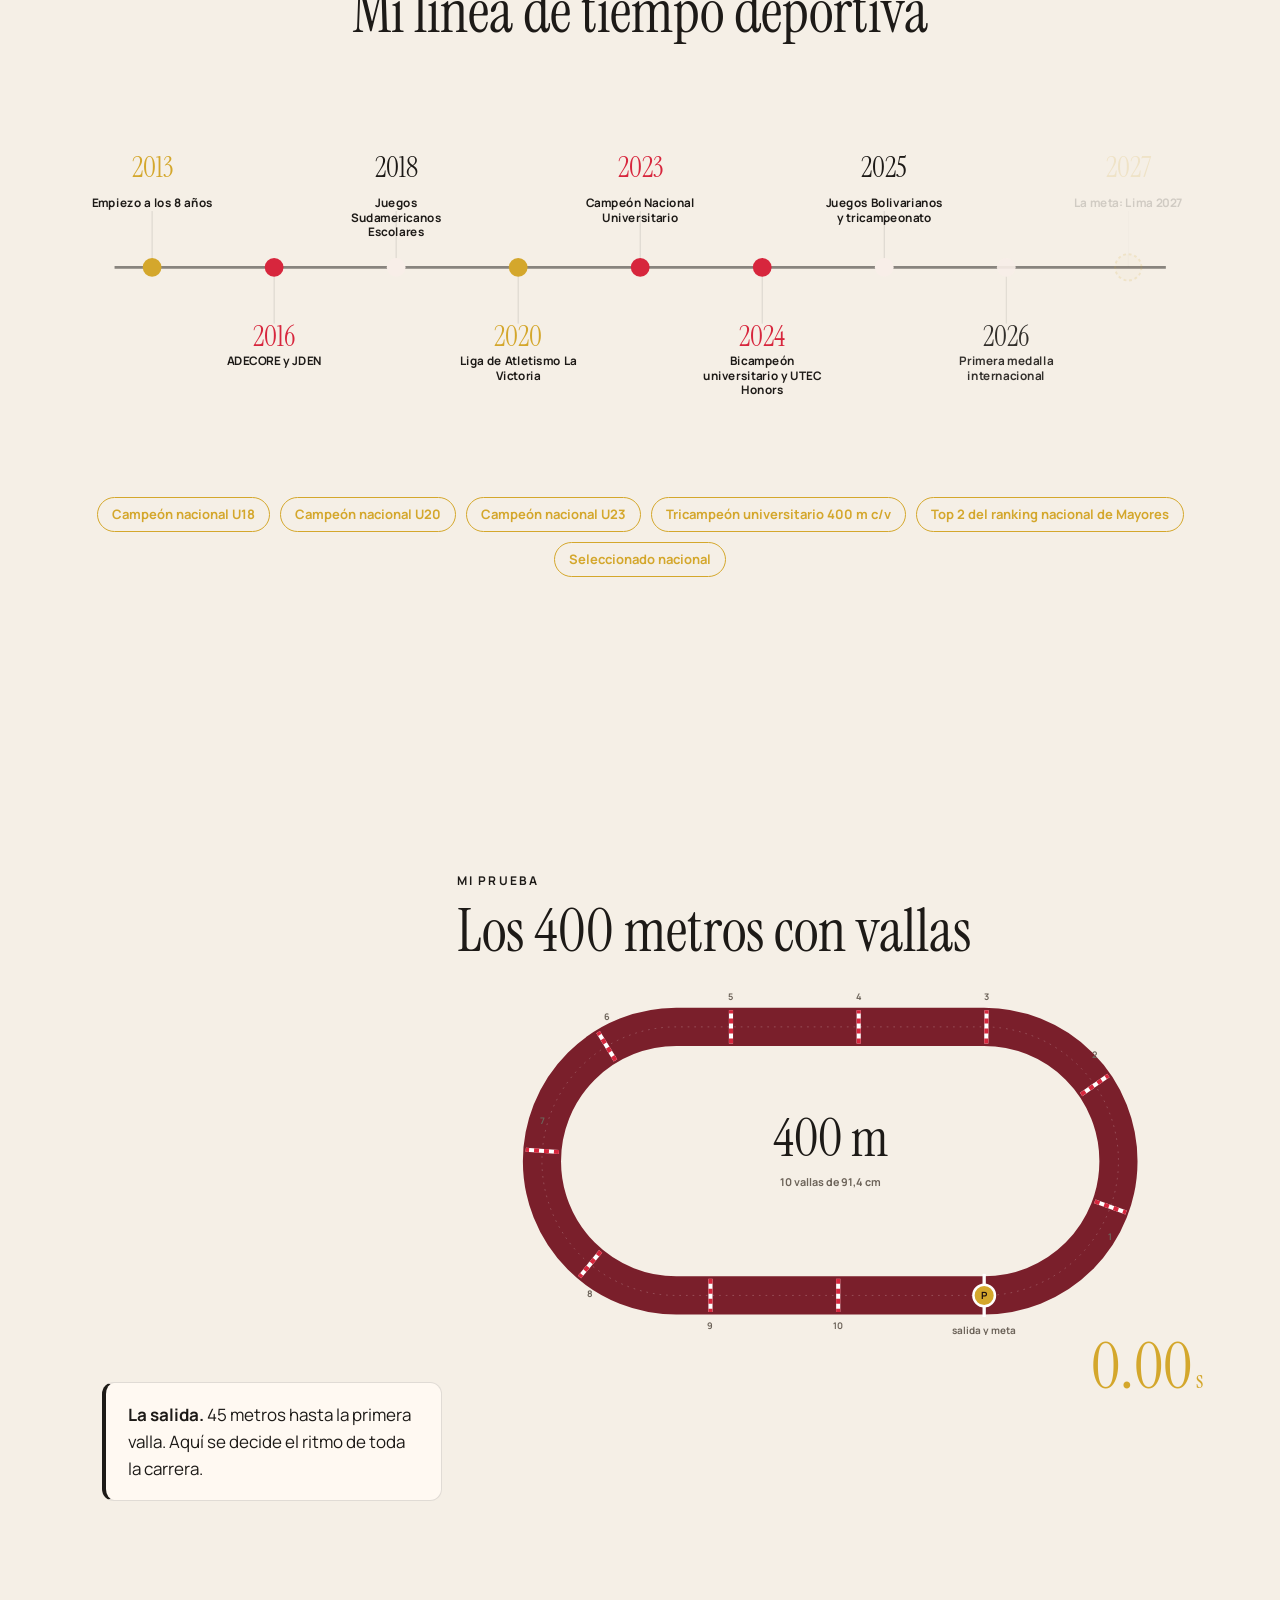
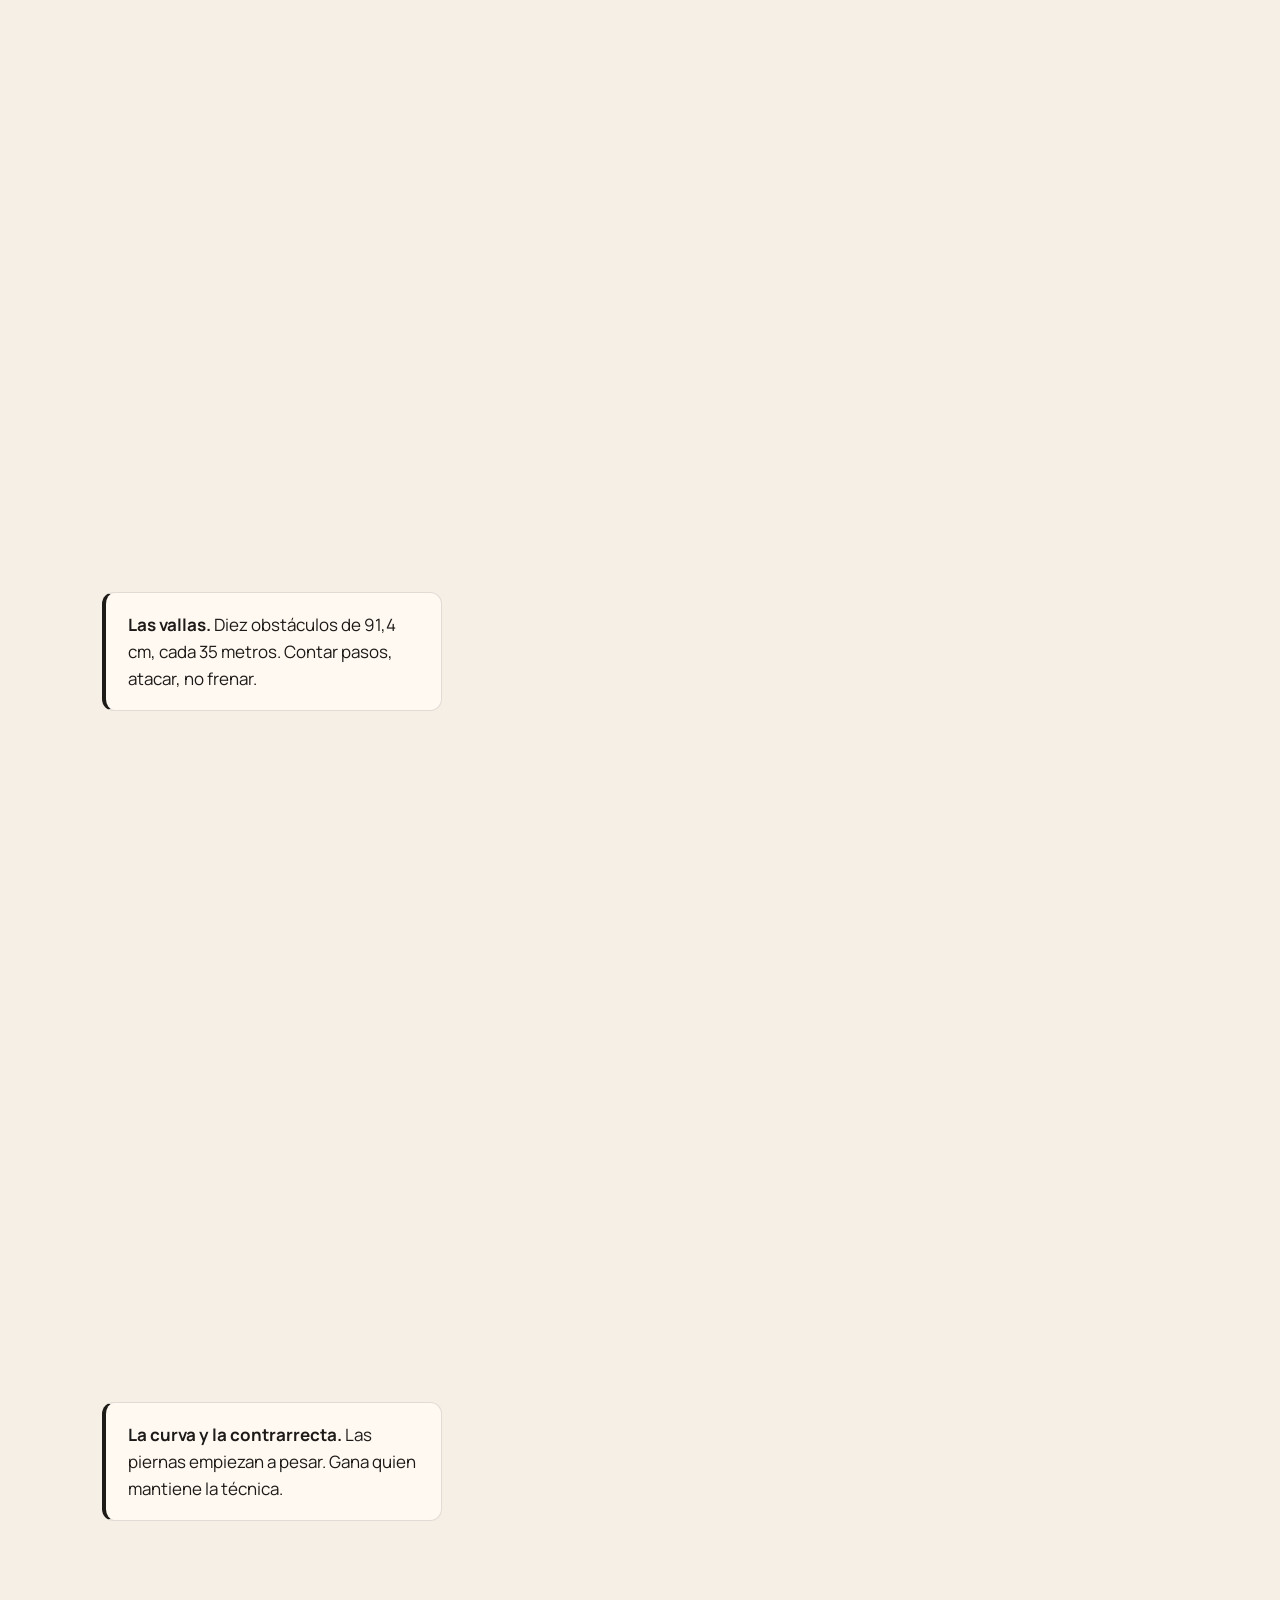
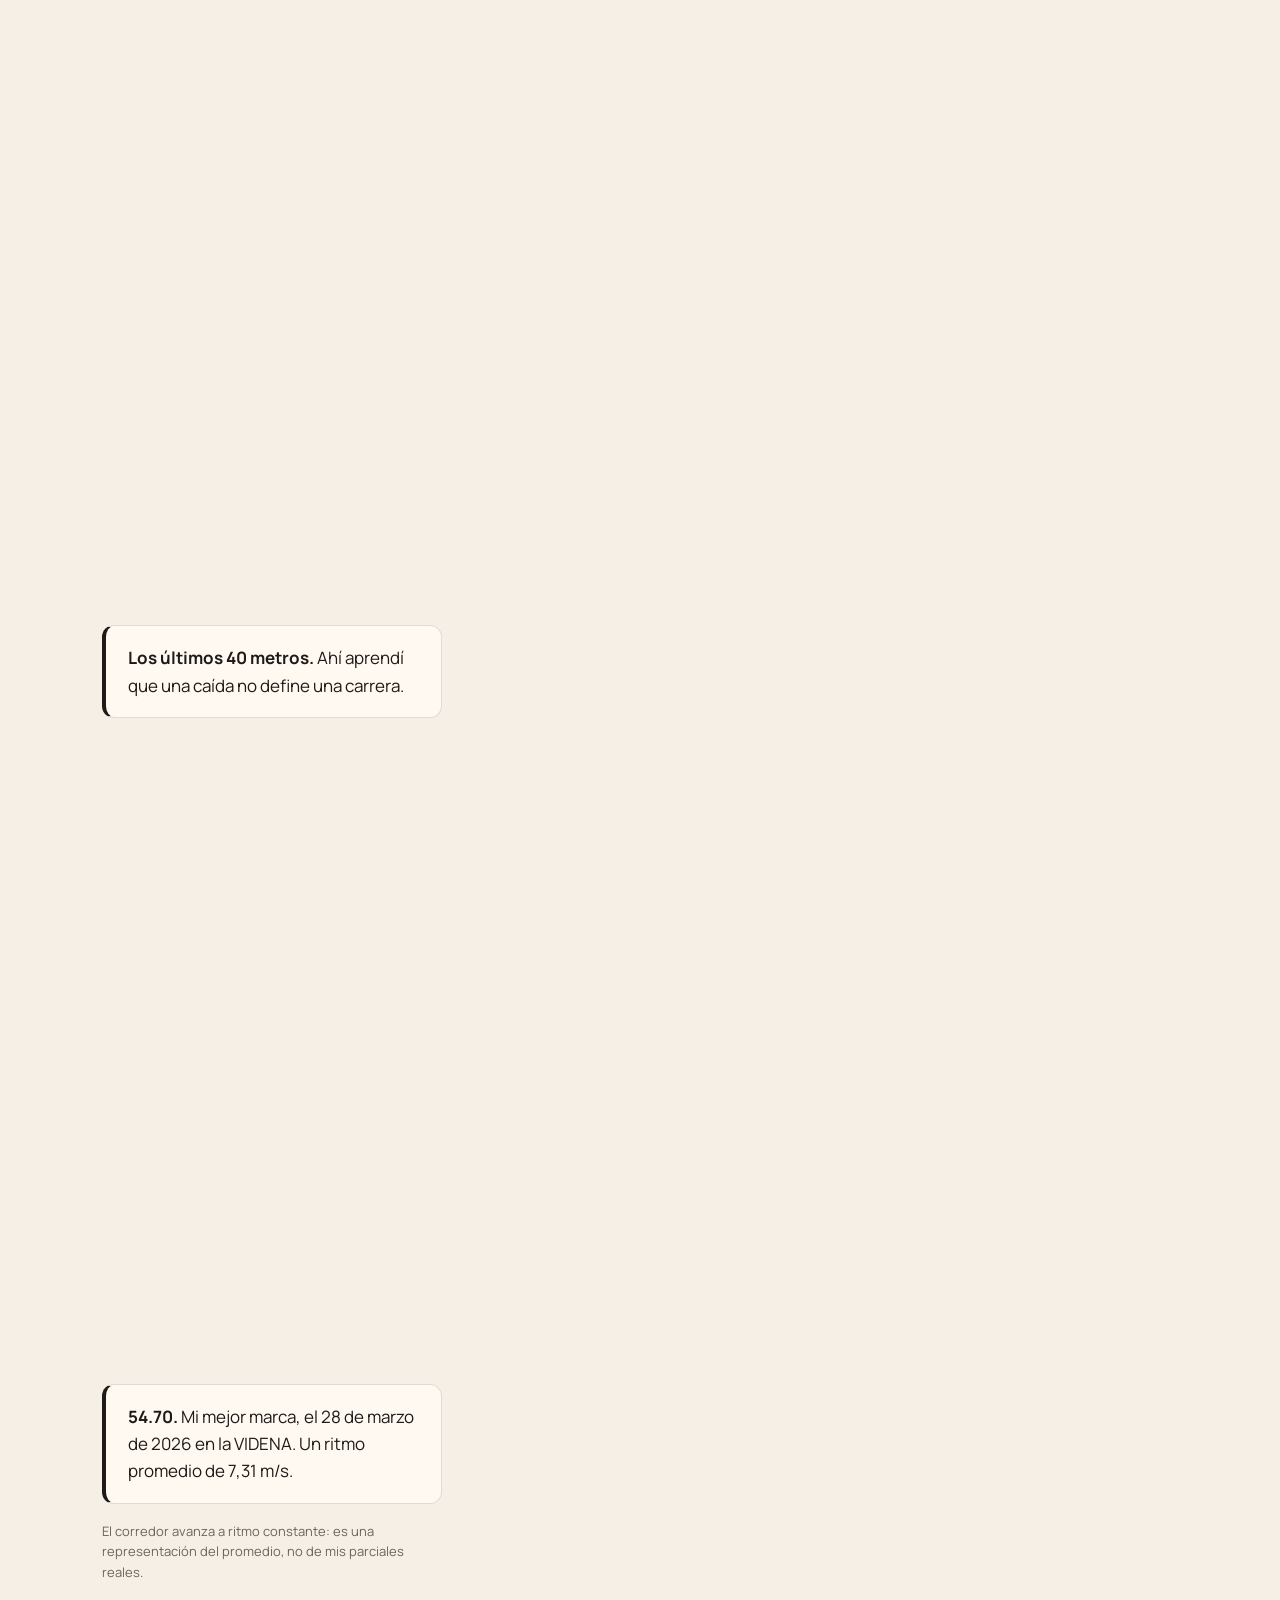
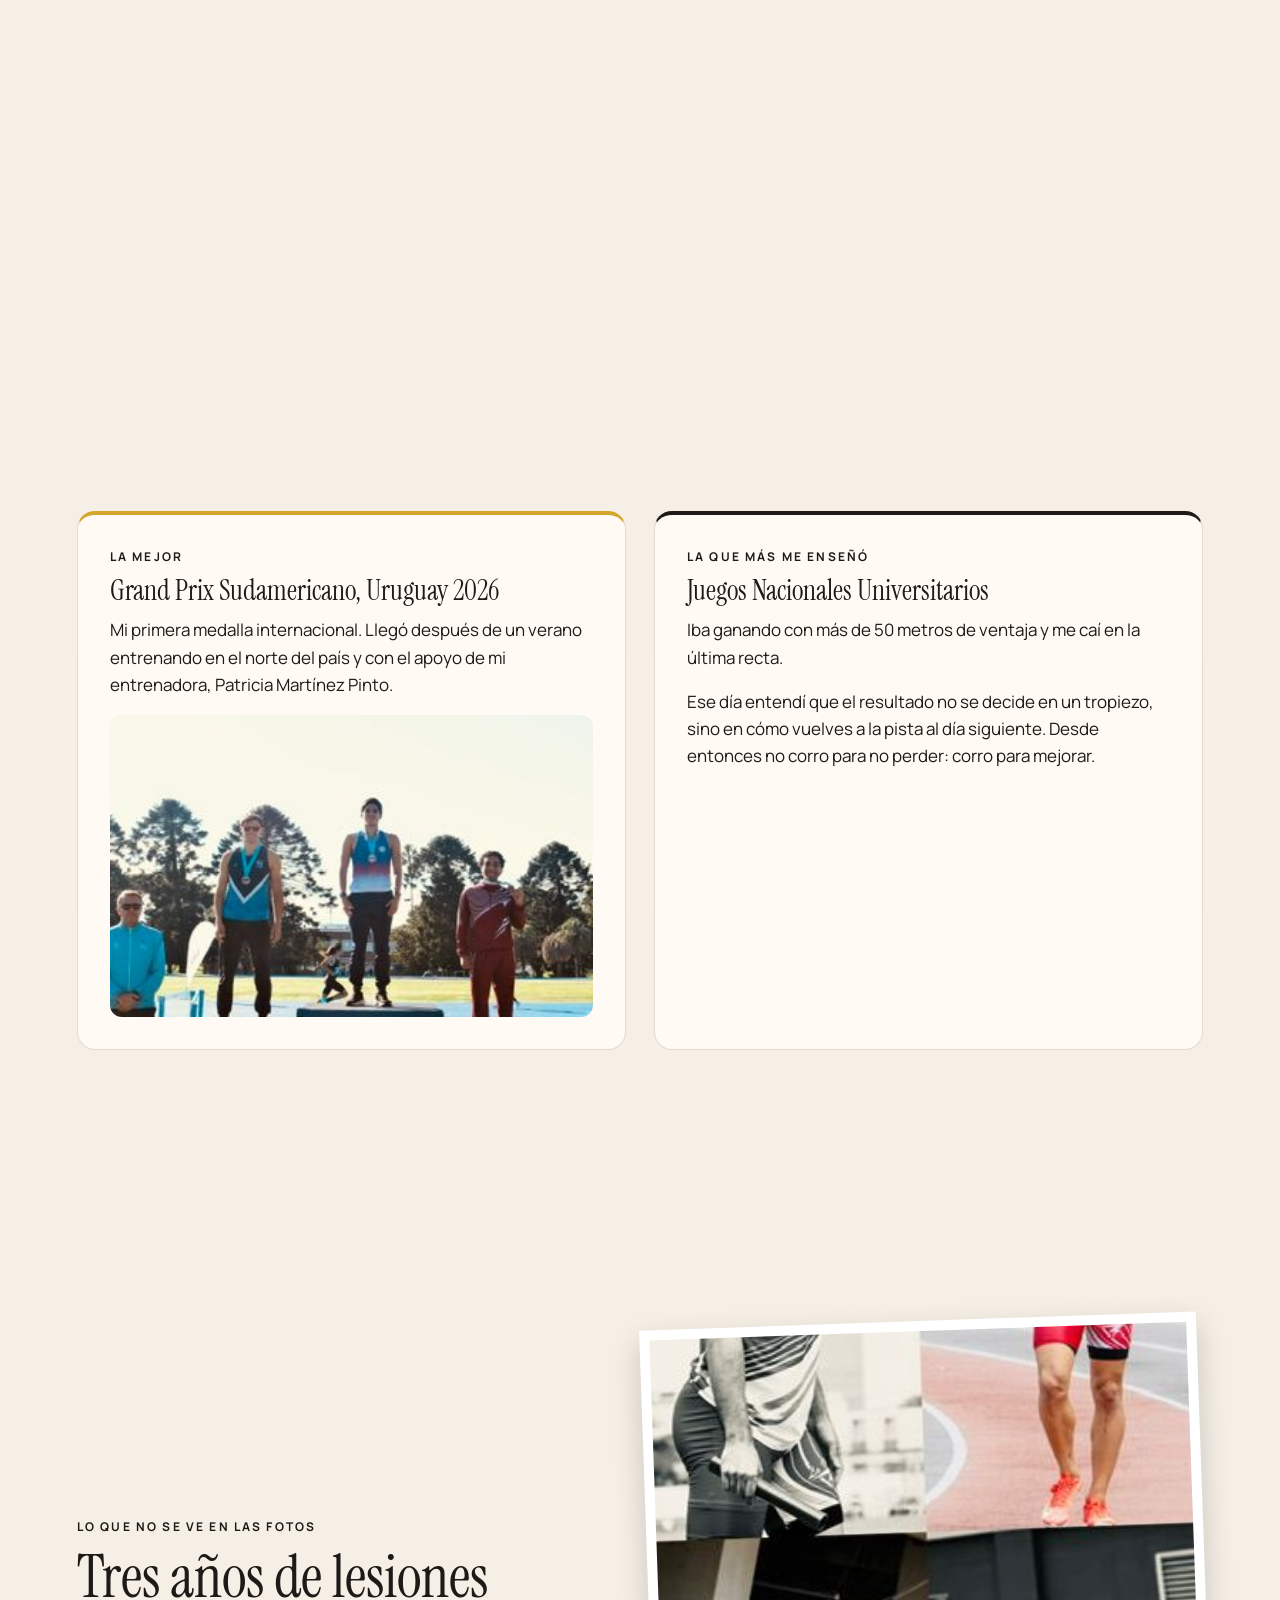
==== commit 94421011: "La música empieza con la primera interacción en la página" ====
--- a/docs/index.html
+++ b/docs/index.html
@@ -5,7 +5,7 @@
   <meta name="viewport" content="width=device-width, initial-scale=1" />
   <title>Paolo Medrano Terán | El balance de la vida</title>
   <meta name="description" content="CV en formato scrollytelling: lo personal, lo deportivo y lo profesional de Paolo Medrano Terán, hecho con D3.js." />
-  <link rel="stylesheet" href="css/styles.css?v=3" />
+  <link rel="stylesheet" href="css/styles.css?v=4" />
 </head>
 <body data-act="intro">
 
@@ -404,7 +404,7 @@
   <script src="js/vendor/d3.min.js"></script>
   <script src="js/vendor/topojson-client.min.js"></script>
   <script src="data/countries-110m.js"></script>
-  <script src="js/data.js?v=3"></script>
-  <script src="js/main.js?v=3"></script>
+  <script src="js/data.js?v=4"></script>
+  <script src="js/main.js?v=4"></script>
 </body>
 </html>
--- a/docs/css/styles.css
+++ b/docs/css/styles.css
@@ -148,9 +148,10 @@
 #progreso { position: fixed; top: 0; left: 0; right: 0; height: 3px; z-index: 60; }
 #progreso div { height: 100%; width: 0; background: var(--accent); transition: background .9s; }
 #musica { position: fixed; bottom: 18px; right: 18px; z-index: 50; display: flex; align-items: center; gap: 10px; padding: 8px 16px 8px 8px; border-radius: 99px; background: var(--fg); color: var(--bg); text-decoration: none; font-size: 13px; font-weight: 700; transition: background .9s, color .9s; }
-#musica .disco { width: 30px; height: 30px; border-radius: 50%; background: var(--accent); color: #fff; display: grid; place-items: center; animation: gira 4s linear infinite; }
+#musica .disco { width: 30px; height: 30px; border-radius: 50%; background: var(--accent); color: #fff; display: grid; place-items: center; animation: gira 4s linear infinite paused; }
+#musica.sonando .disco { animation-play-state: running; }
 @keyframes gira { to { transform: rotate(360deg); } }
-#spotify-embed { position: fixed; bottom: 70px; right: 18px; z-index: 50; width: 320px; max-width: calc(100vw - 36px); }
+#spotify-embed { position: fixed; bottom: 70px; visibility: visible; right: 18px; z-index: 50; width: 320px; max-width: calc(100vw - 36px); }
 #spotify-embed[hidden] { display: none; }
 .spotify-tip { margin: 0 0 6px; text-align: right; font: 700 12px Manrope, sans-serif; color: var(--fg); }
 #tooltip { position: fixed; pointer-events: none; background: #111; color: #fff; padding: 8px 12px; border-radius: 8px; font-size: 13px; max-width: 260px; opacity: 0; transition: opacity .15s; z-index: 100; }
@@ -179,3 +180,5 @@
   * { transition: none !important; animation: none !important; }
   .reveal { opacity: 1; transform: none; }
 }
+
+#spotify-embed.oculto { opacity: 0; pointer-events: none; }
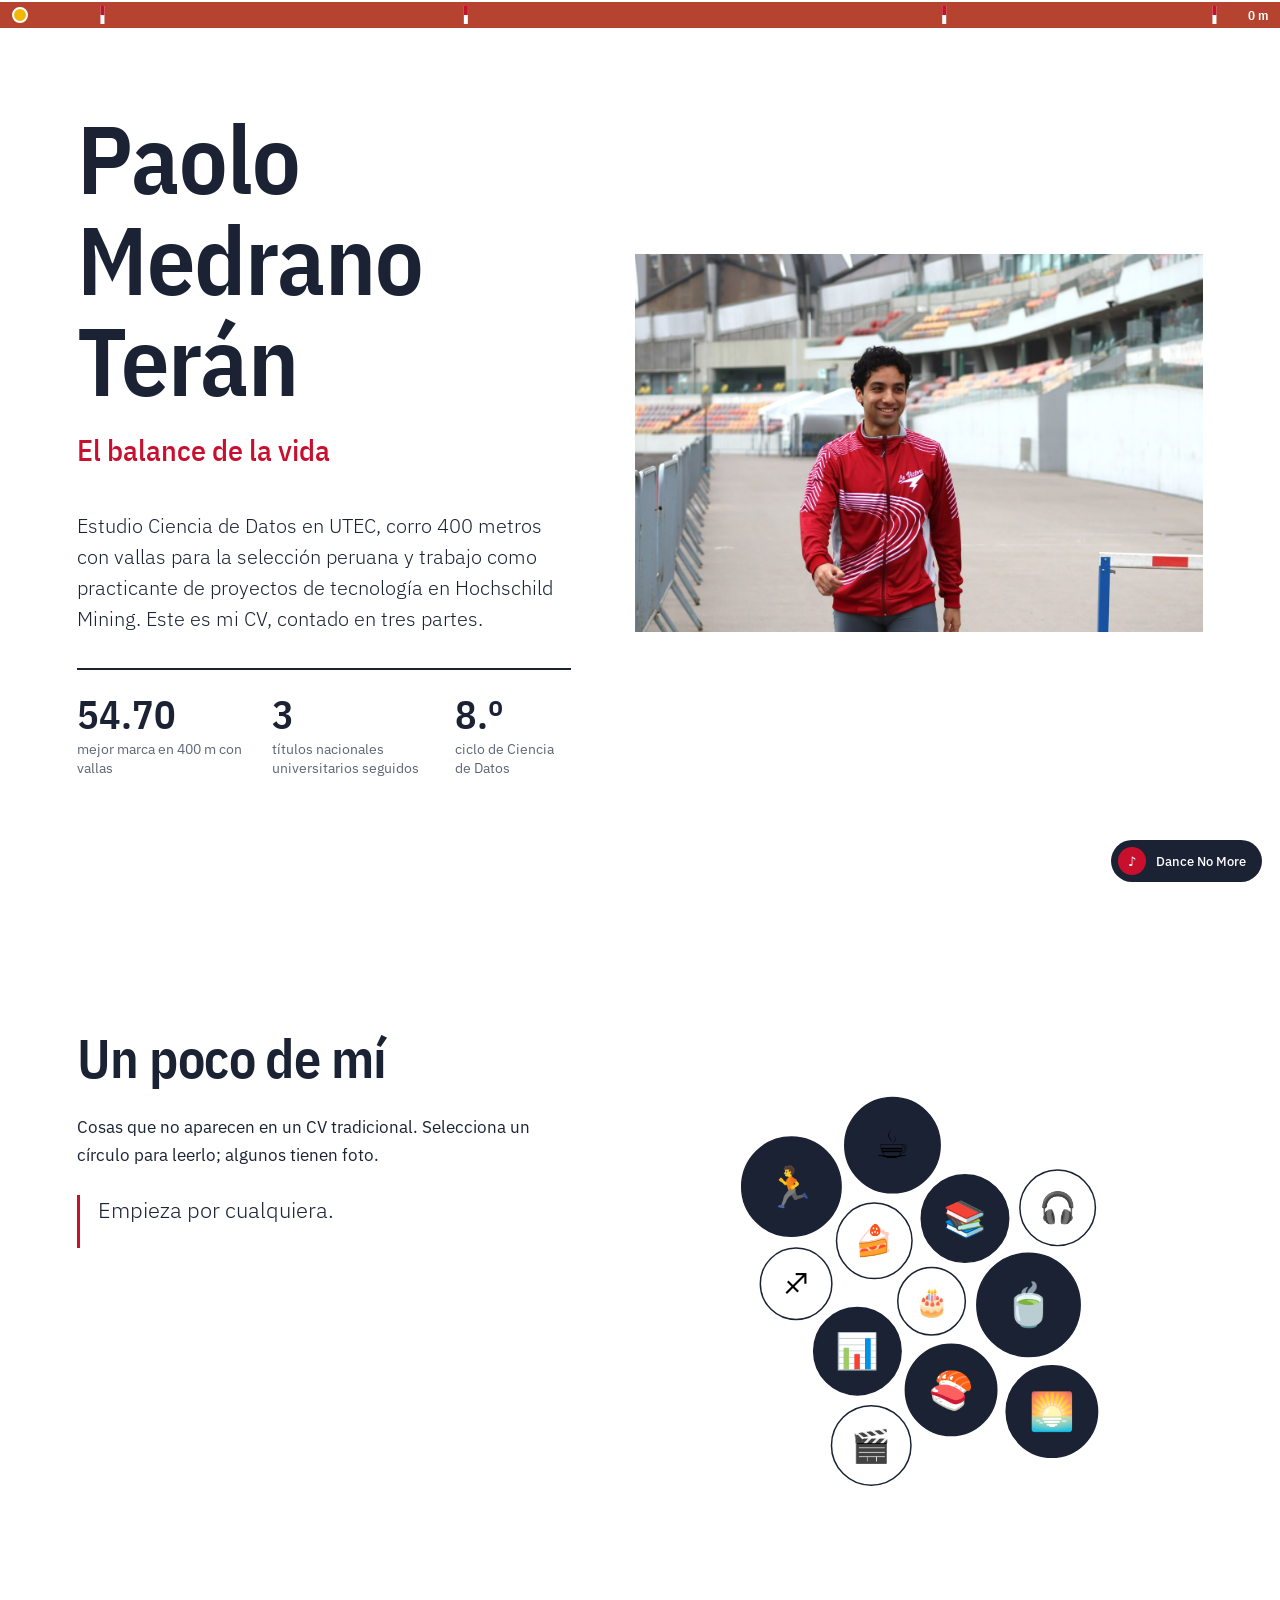
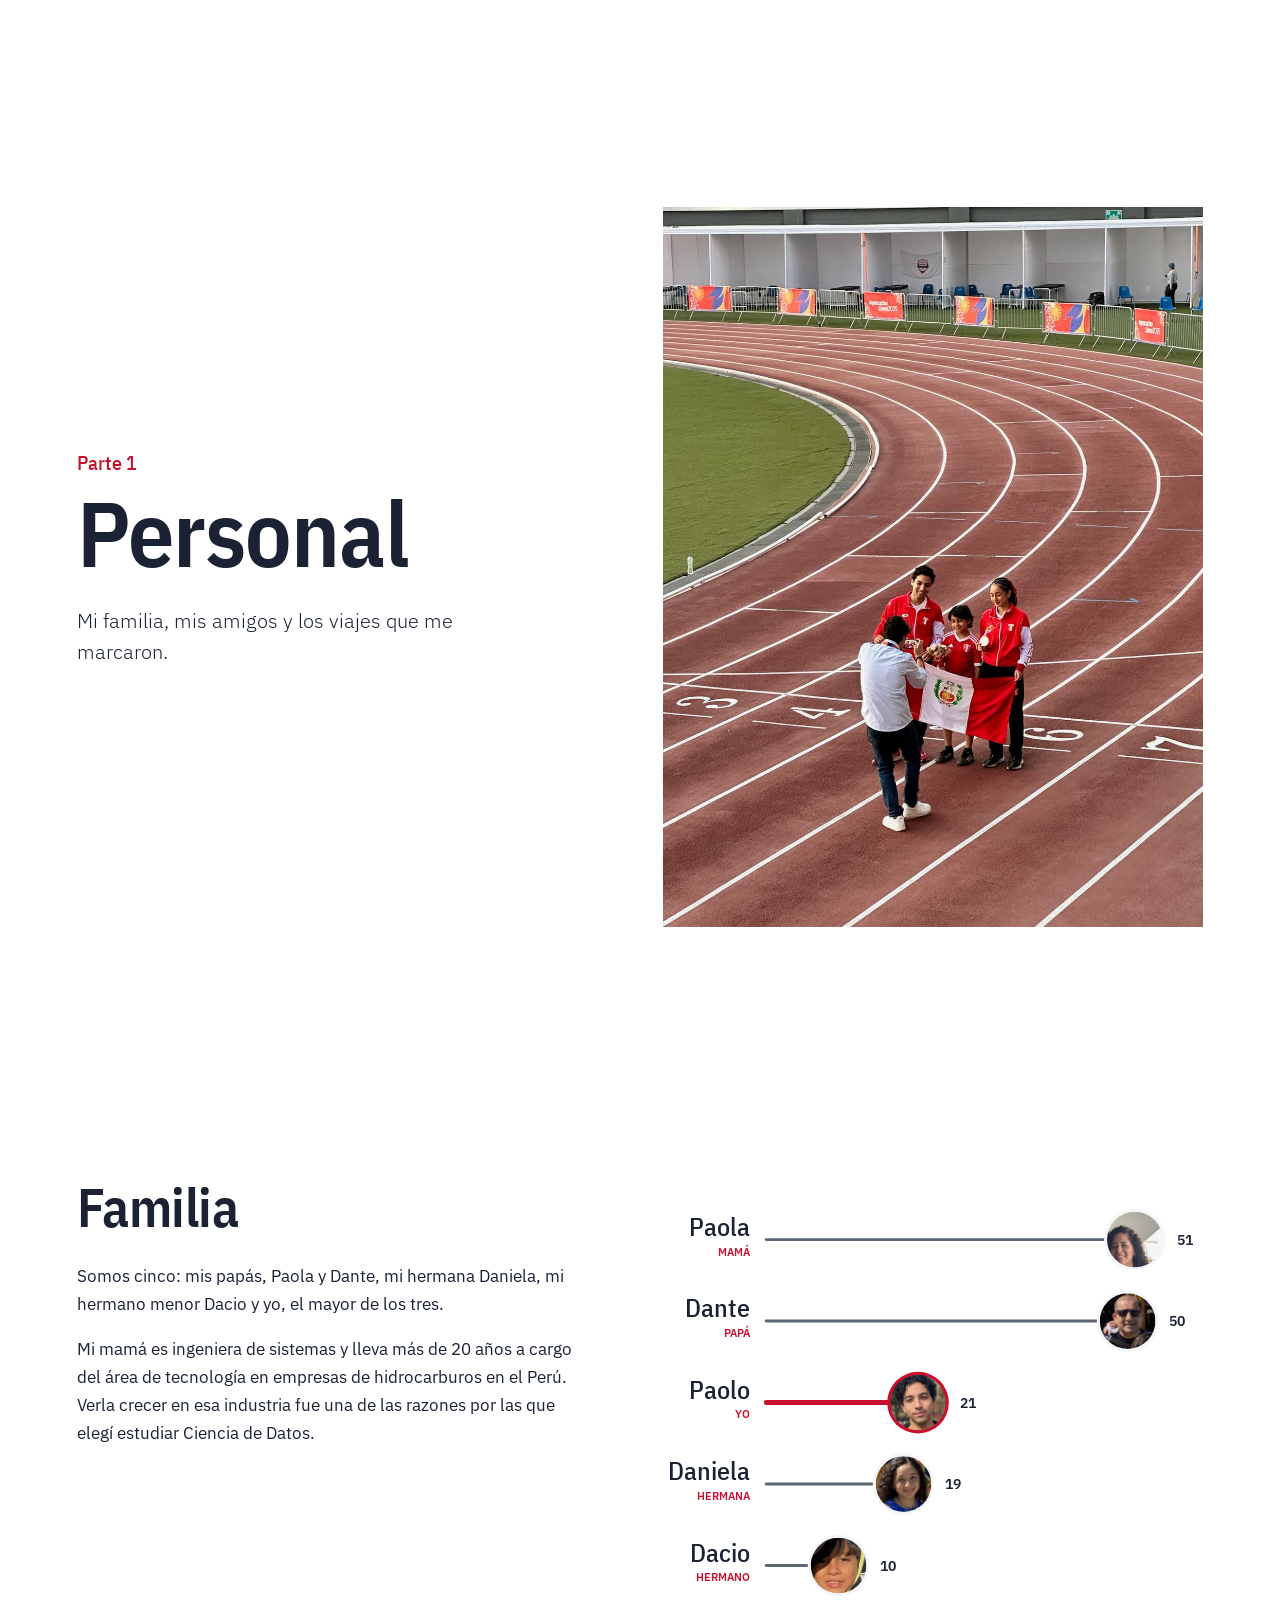
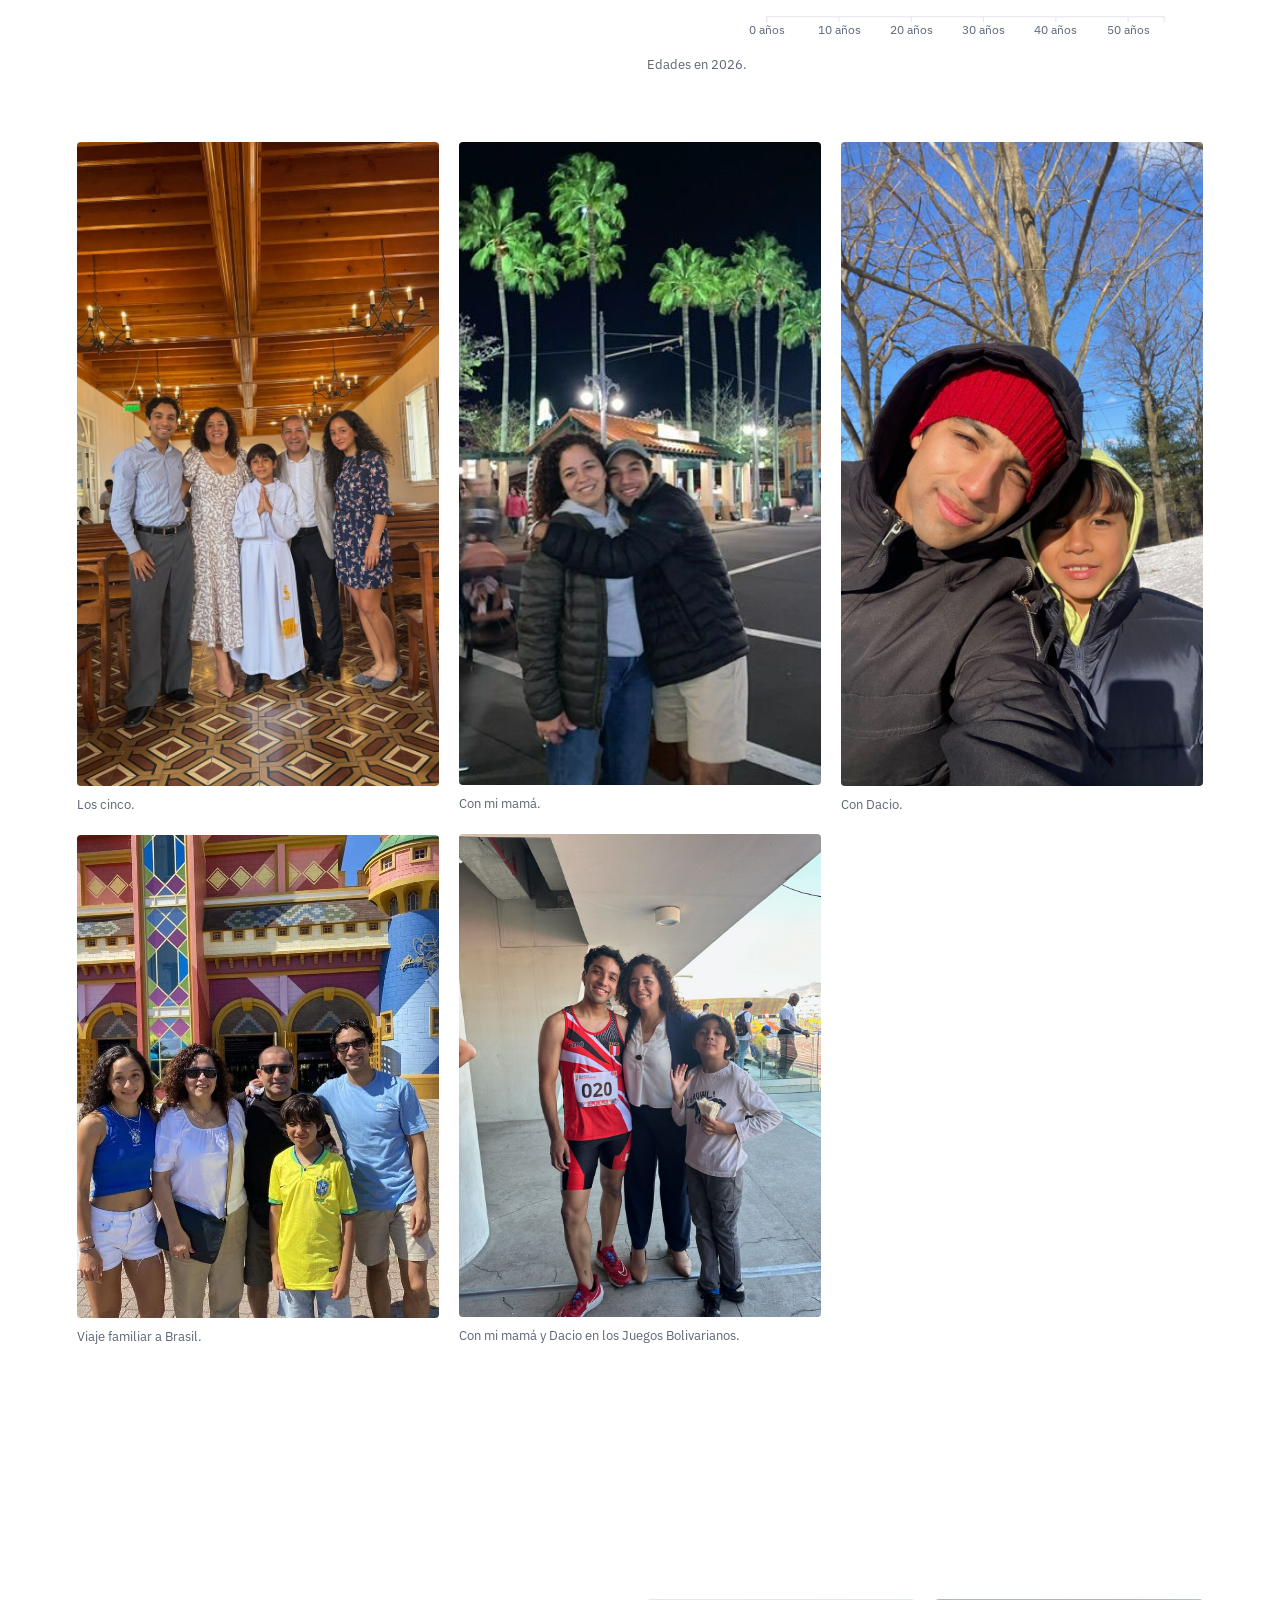
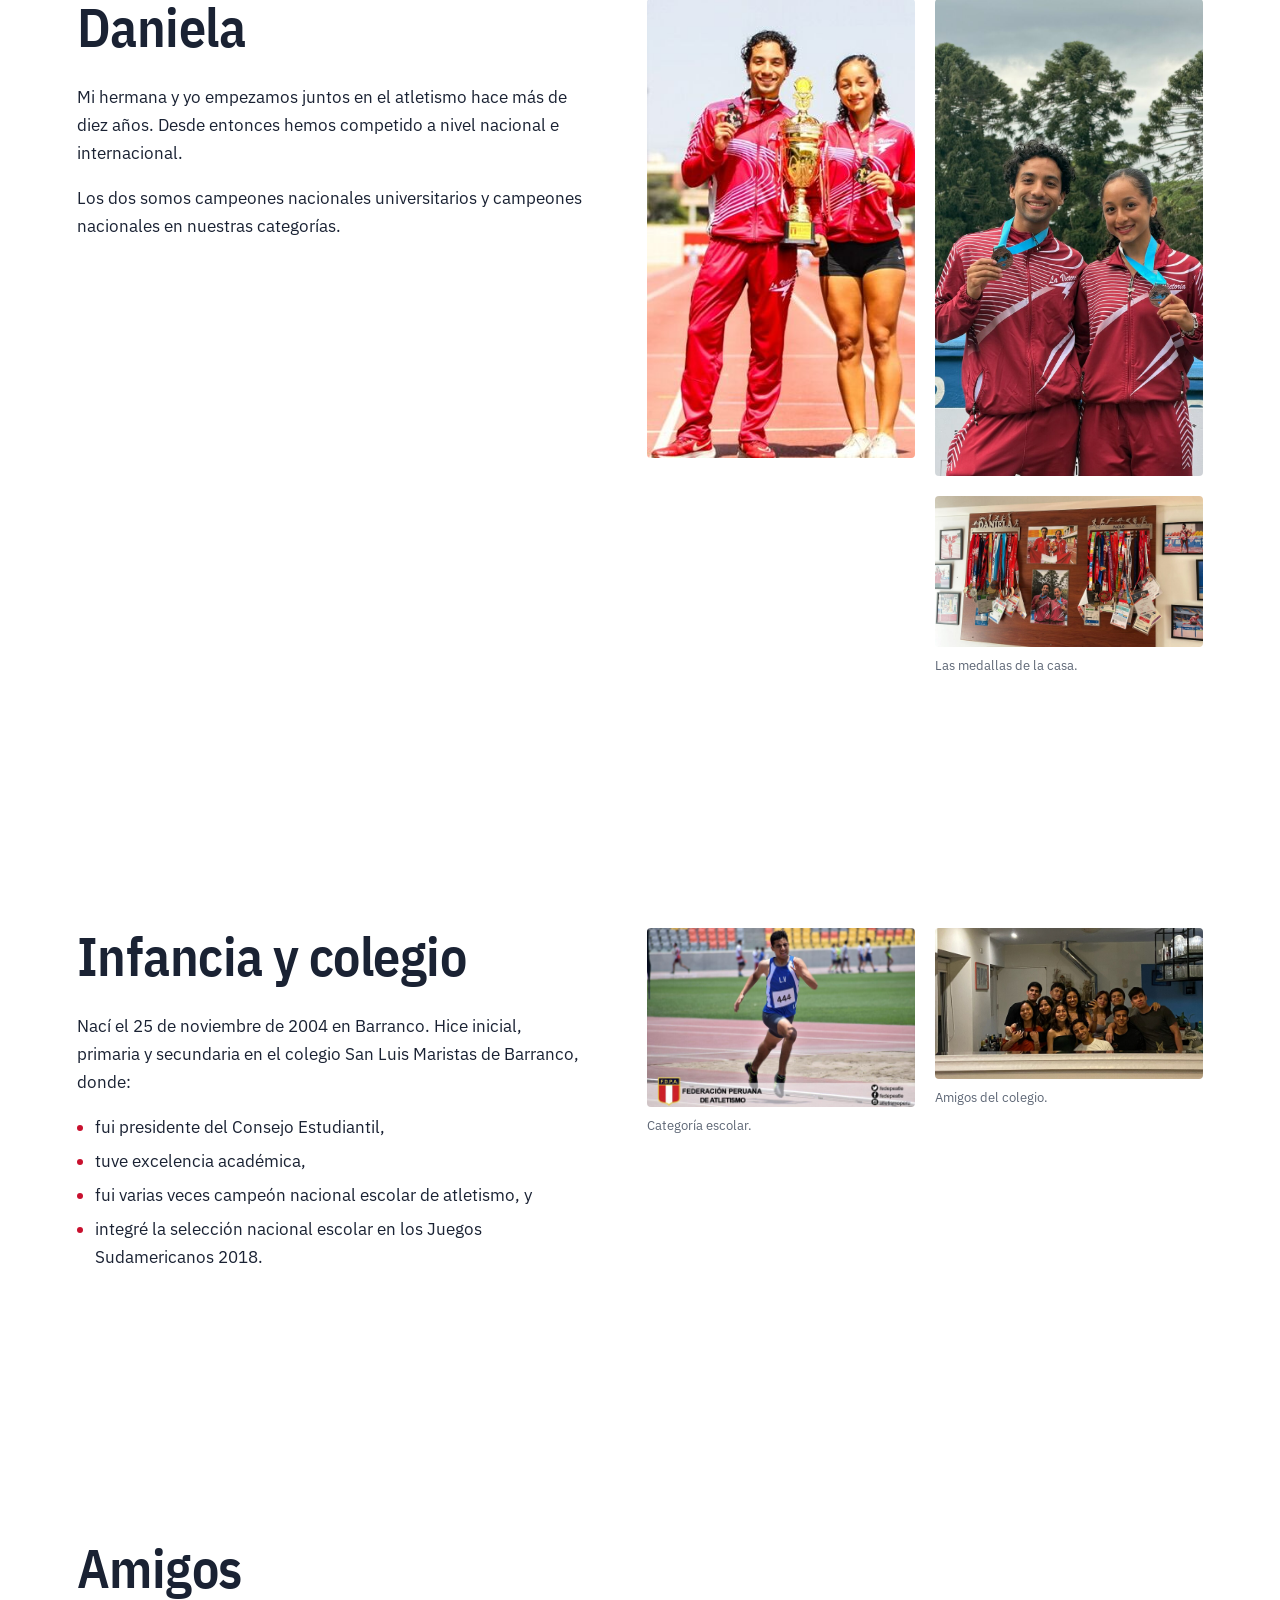
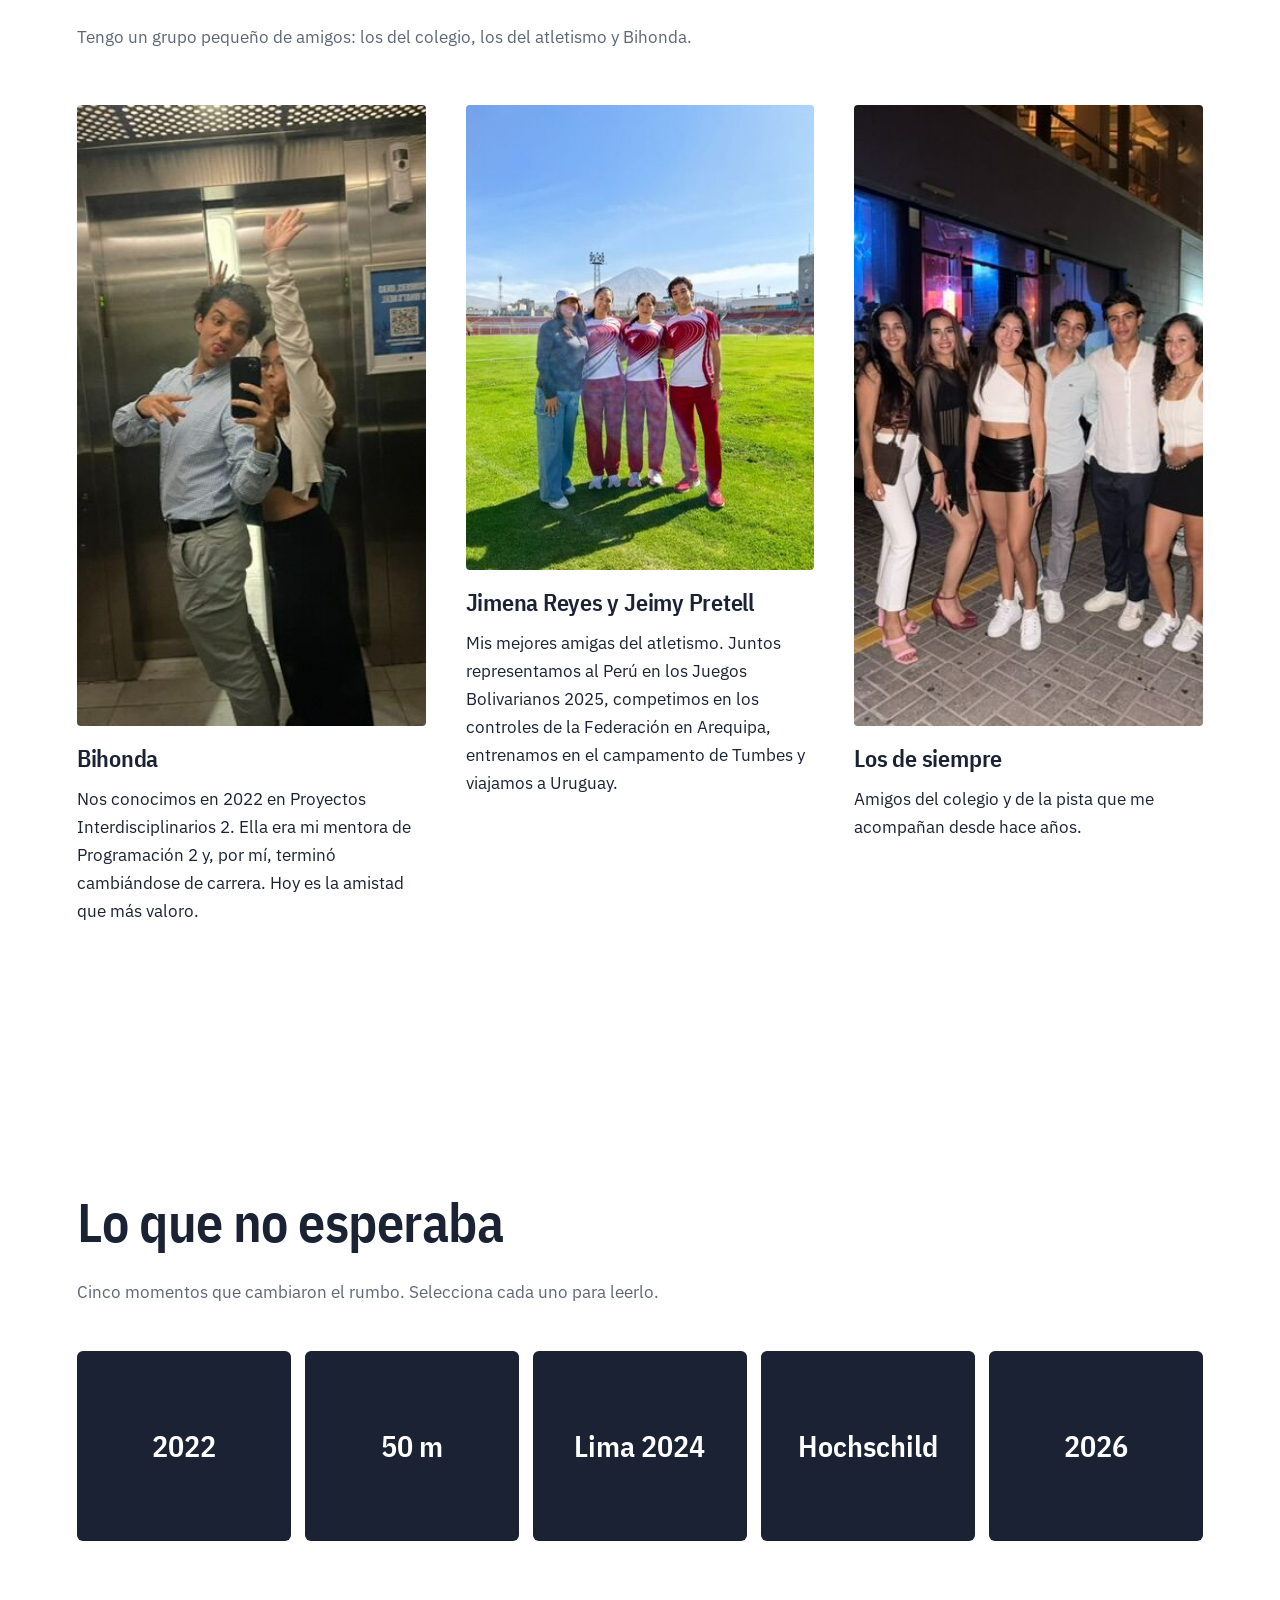
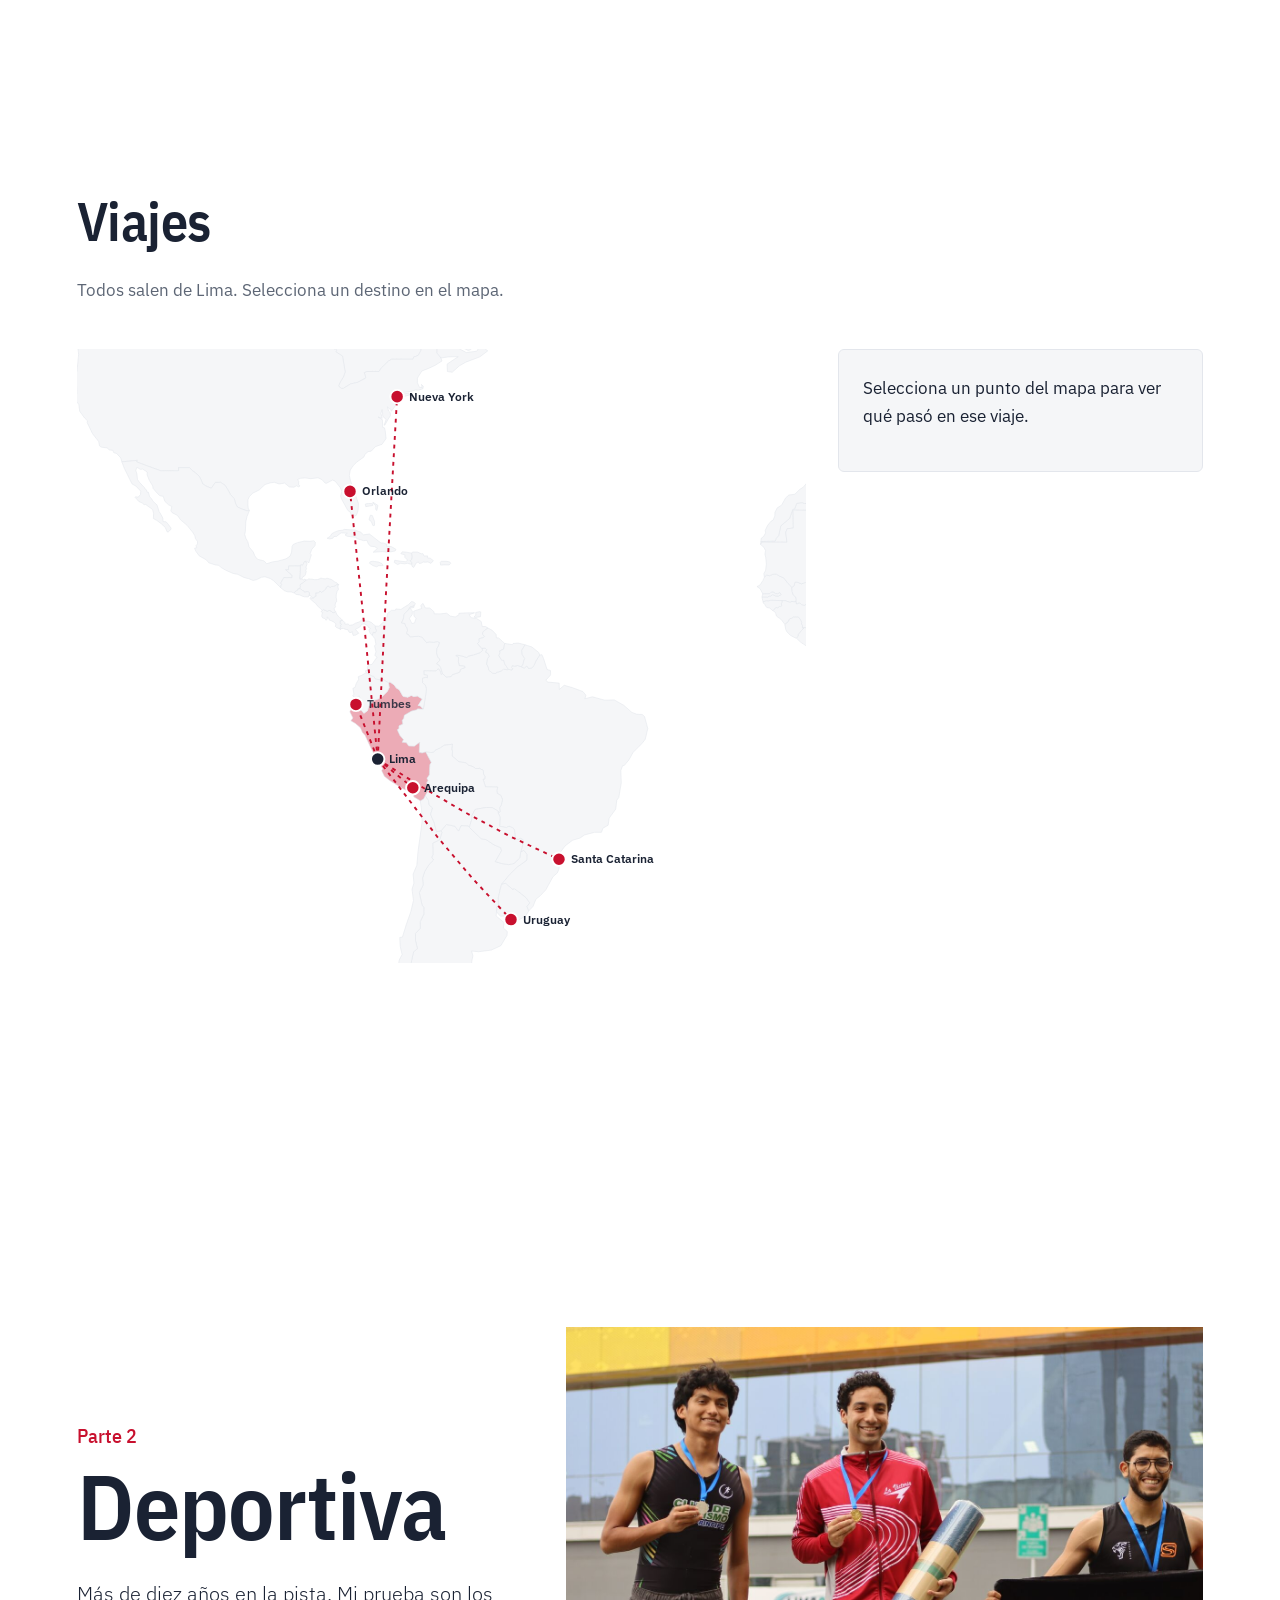
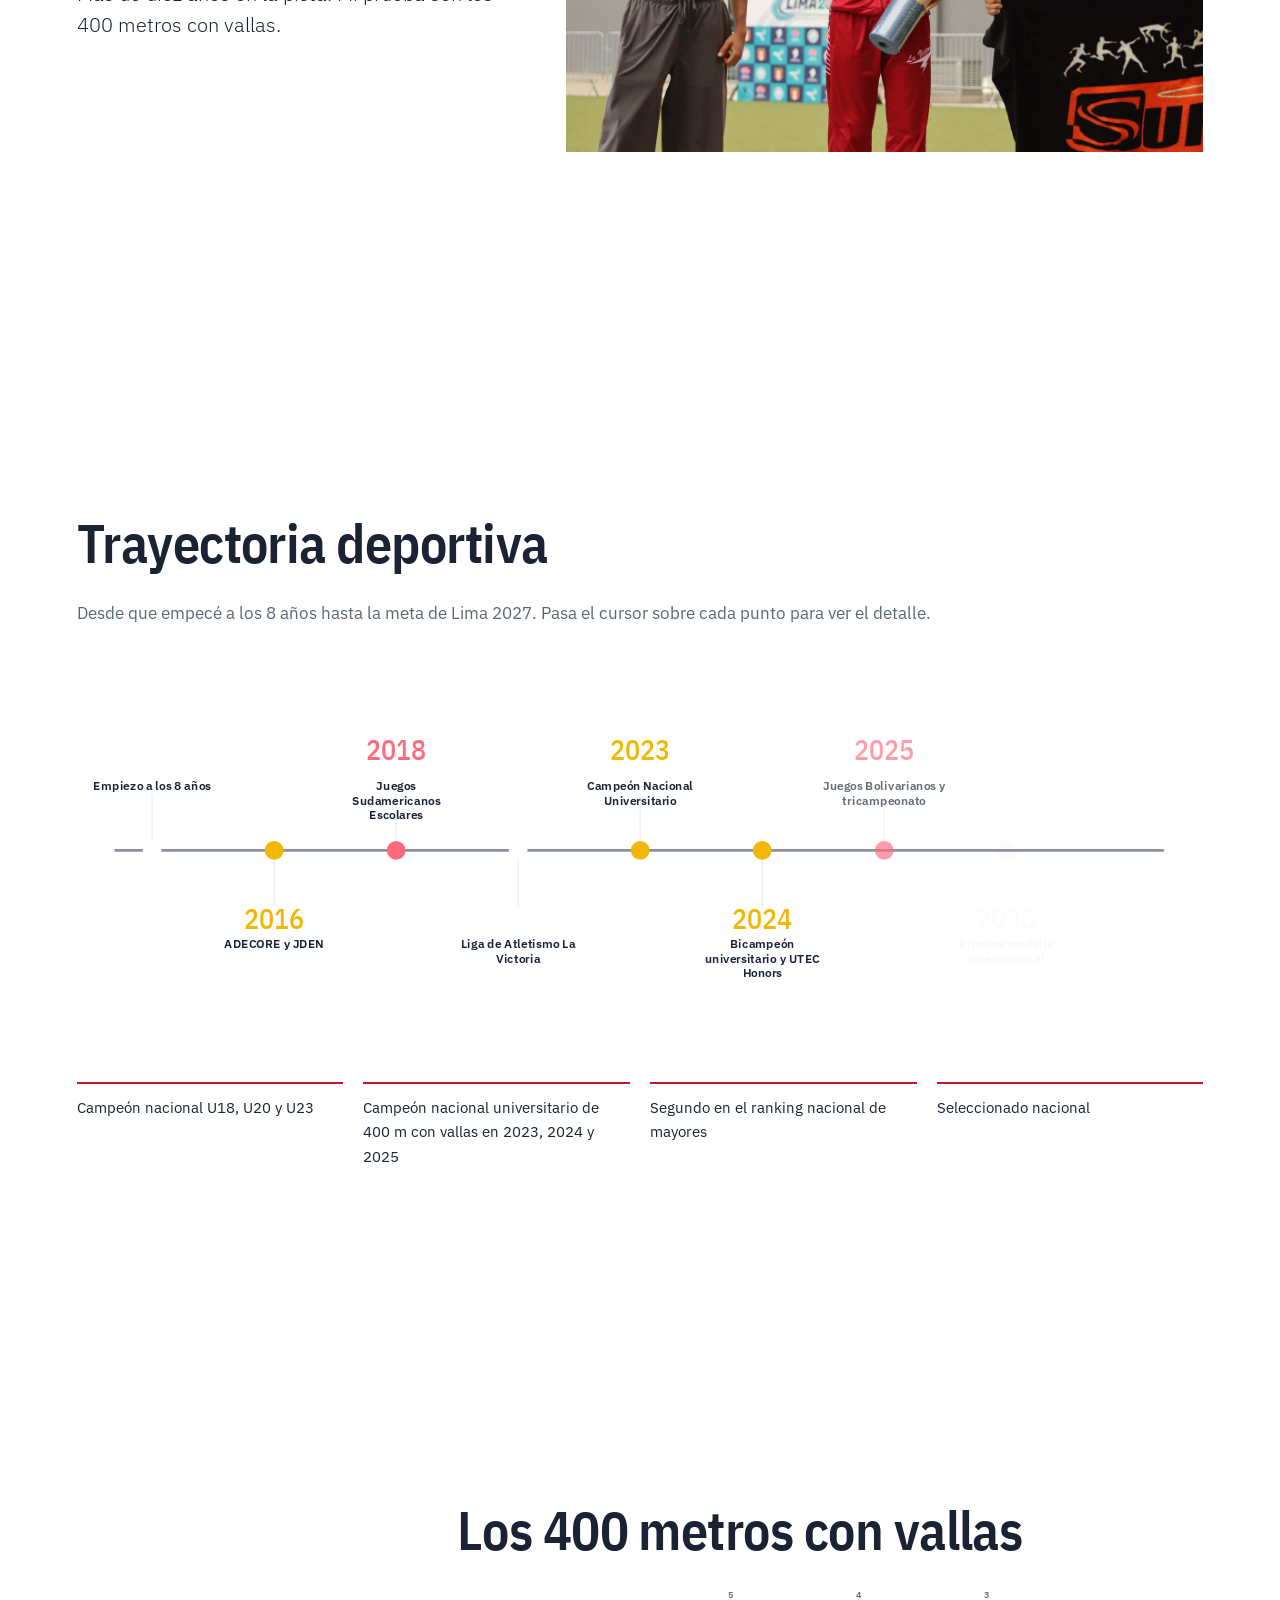
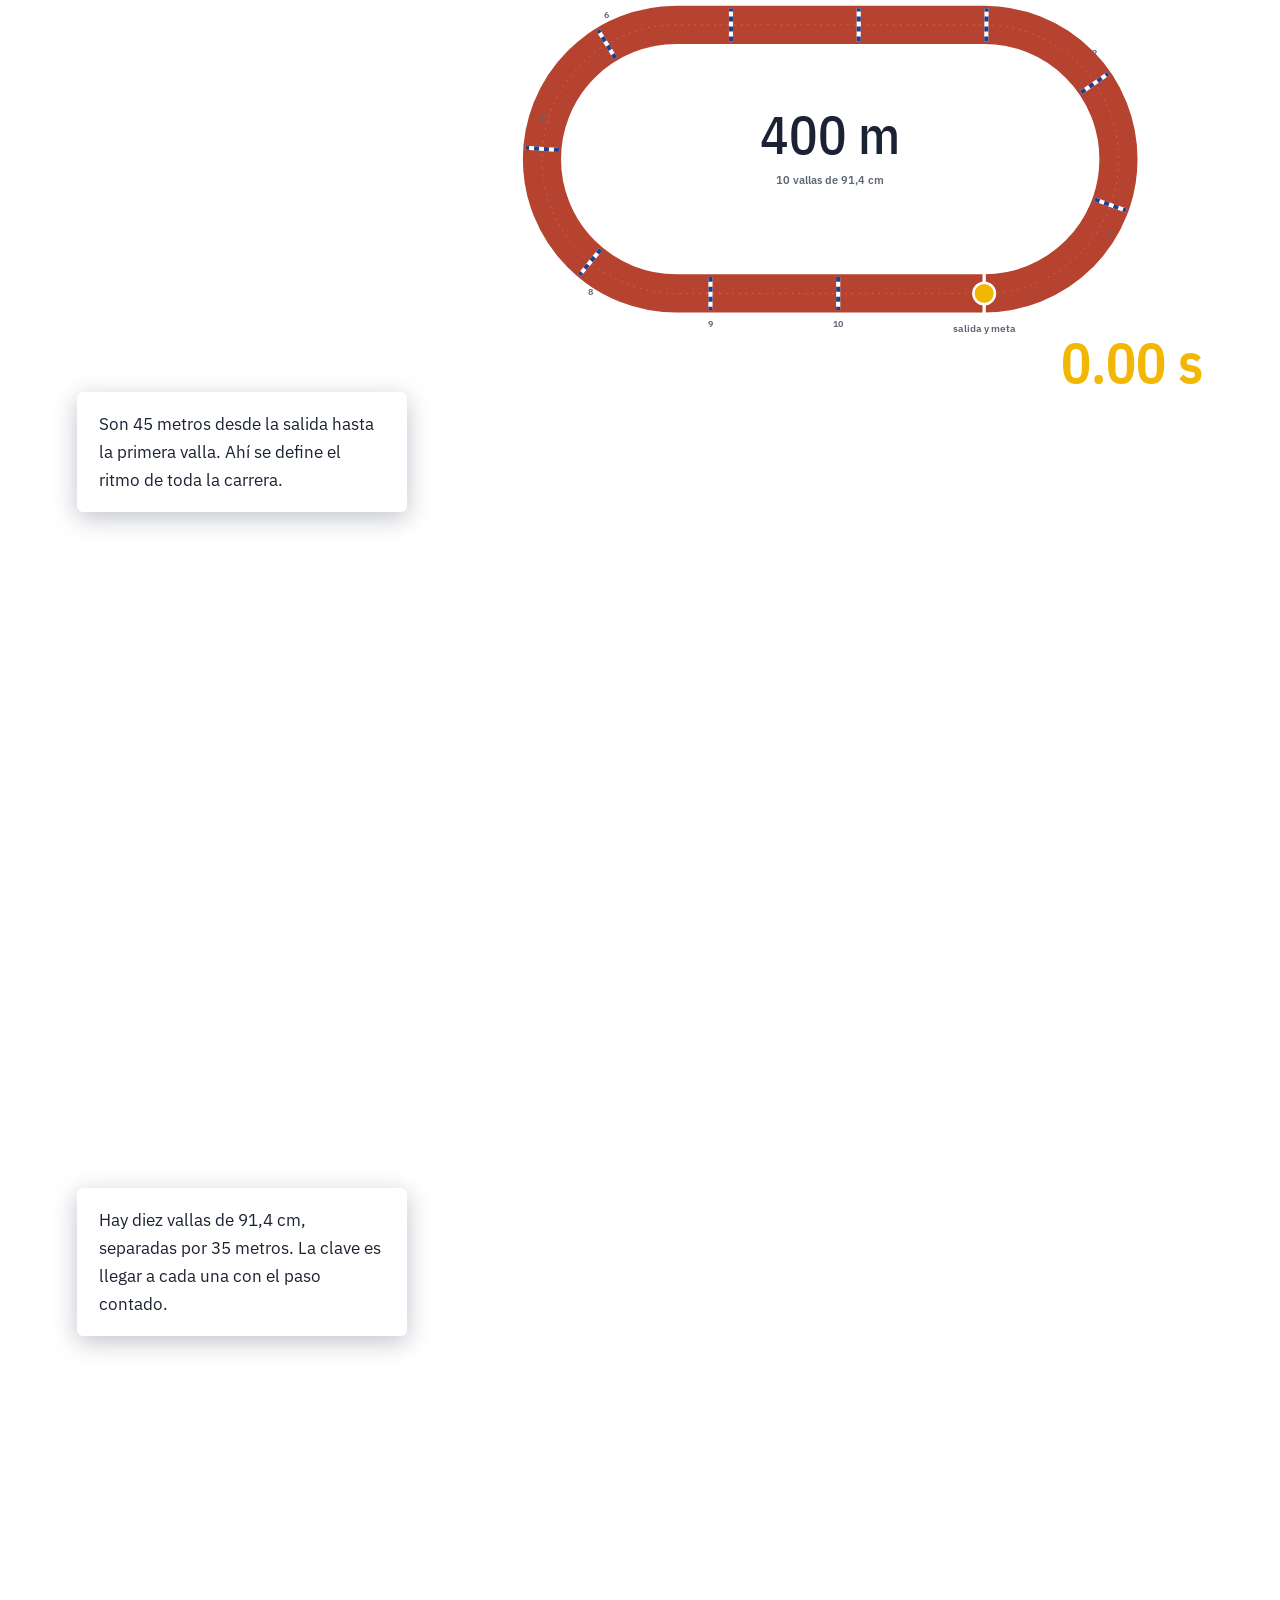
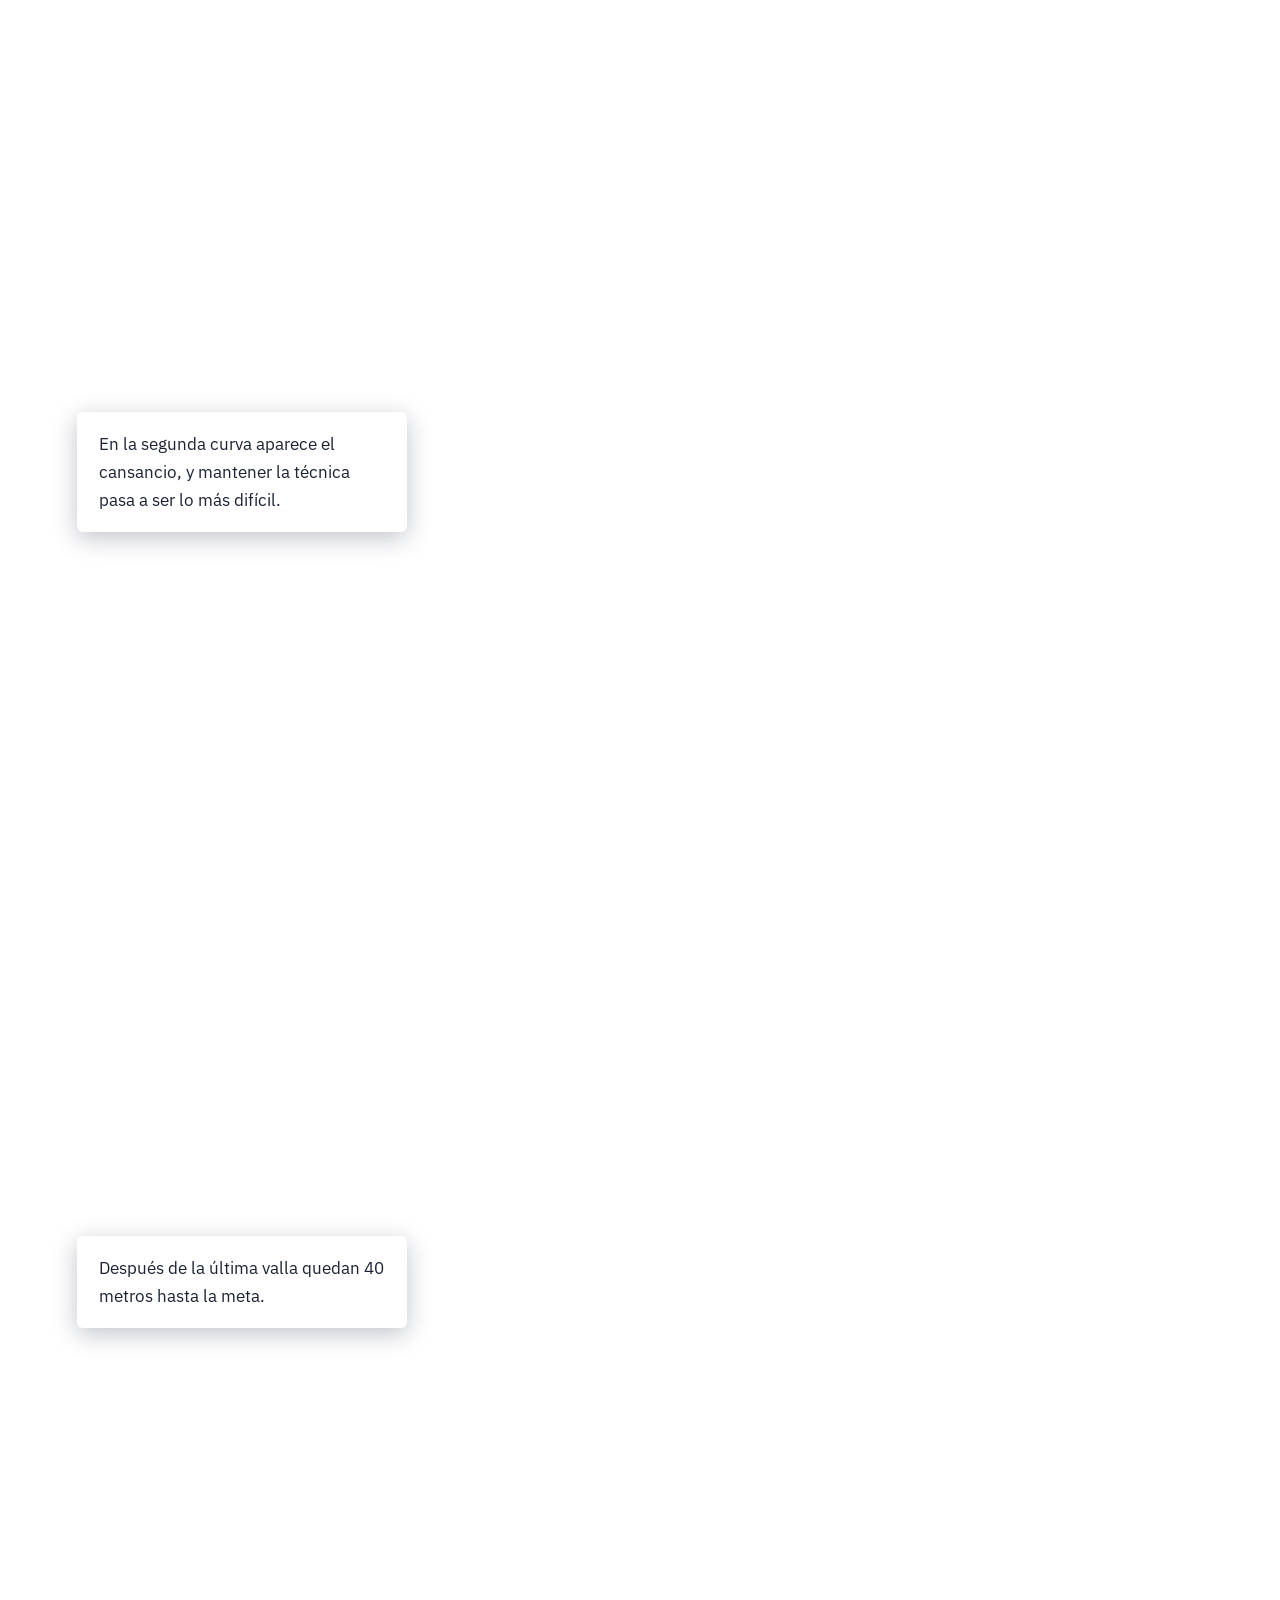
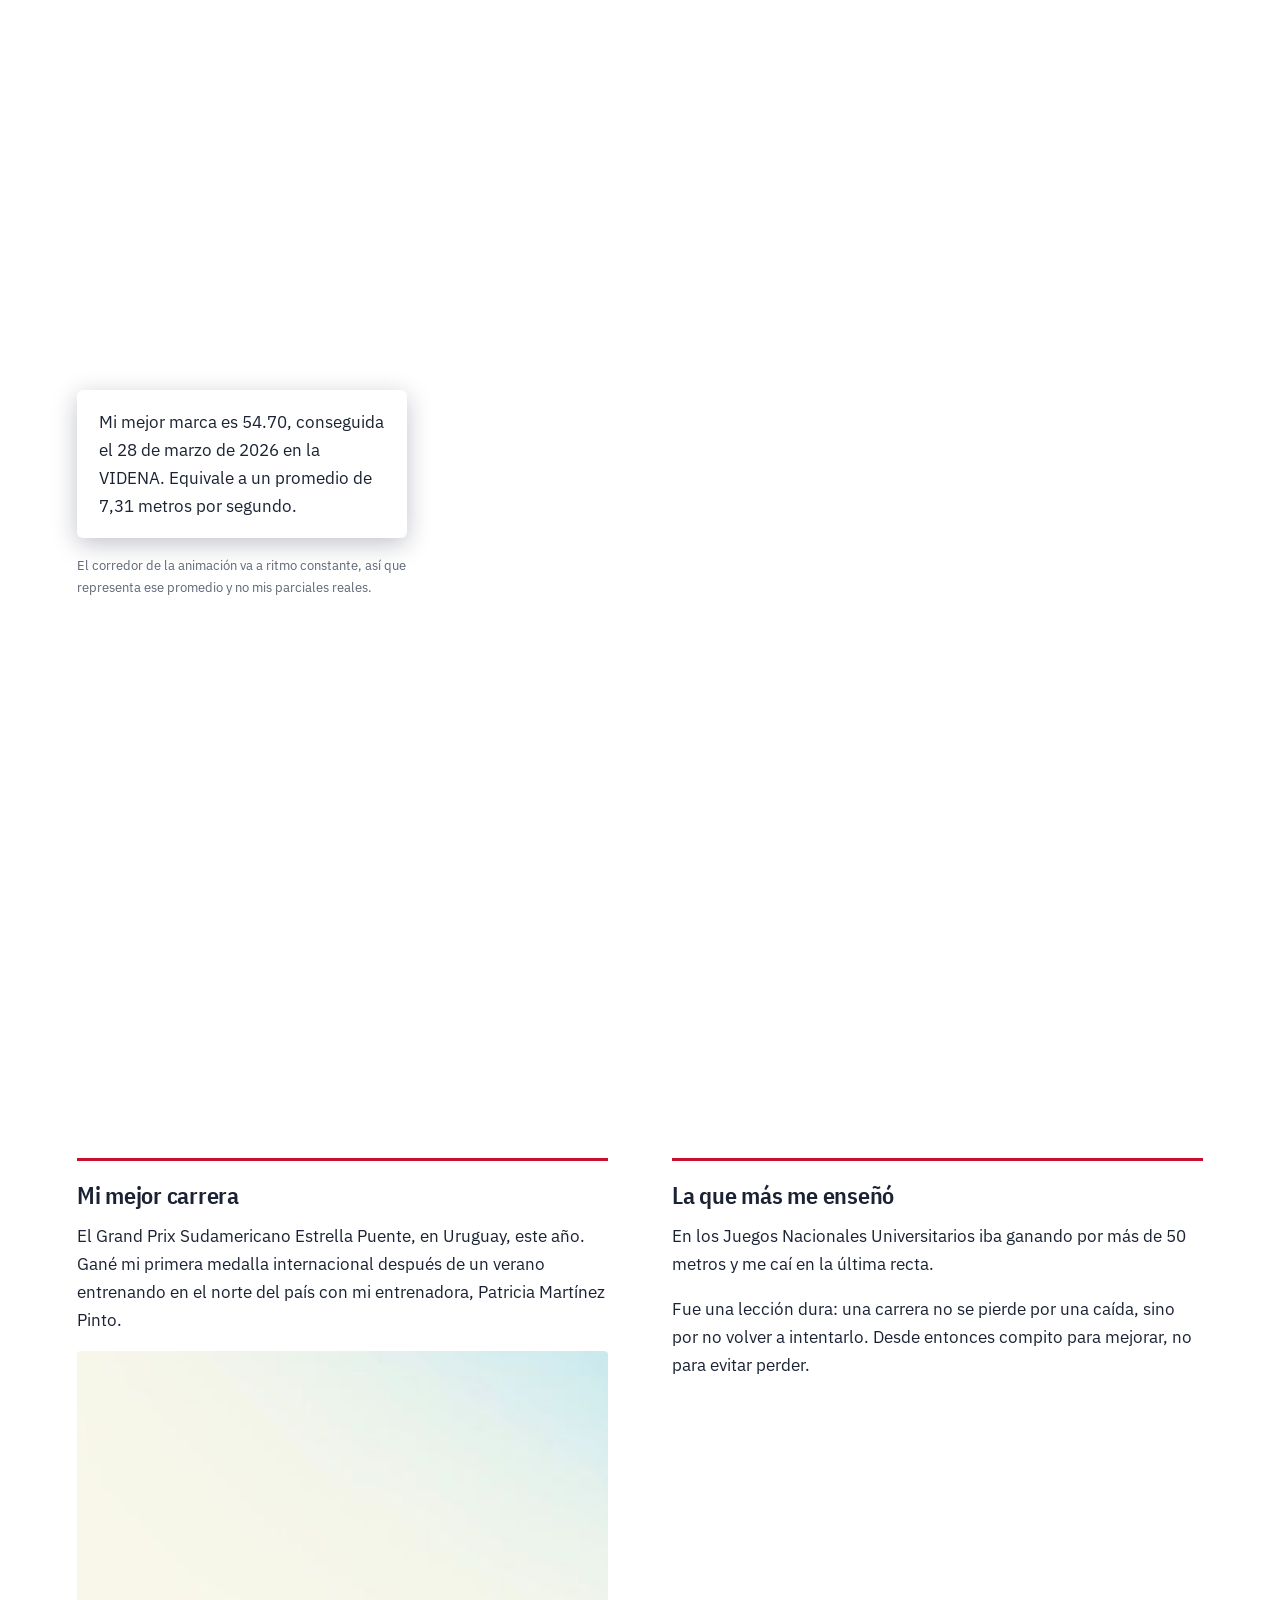
==== commit 1e5d6e23: "Rediseño: tipografía IBM Plex, textos revisados y fotos completas" ====
--- a/docs/index.html
+++ b/docs/index.html
@@ -4,379 +4,374 @@
   <meta charset="utf-8" />
   <meta name="viewport" content="width=device-width, initial-scale=1" />
   <title>Paolo Medrano Terán | El balance de la vida</title>
-  <meta name="description" content="CV en formato scrollytelling: lo personal, lo deportivo y lo profesional de Paolo Medrano Terán, hecho con D3.js." />
-  <link rel="stylesheet" href="css/styles.css?v=4" />
+  <meta name="description" content="CV interactivo de Paolo Medrano Terán: vida personal, atletismo y carrera profesional, hecho con D3.js." />
+  <link rel="stylesheet" href="css/styles.css?v=7" />
 </head>
 <body data-act="intro">
 
-  <!-- Balanza fija: indica en qué acto estás -->
-  <div id="balanza-mini" aria-hidden="true"></div>
-  <div id="progreso"><div></div></div>
-
-  <a id="musica" href="#" target="_blank" rel="noopener" title="Dance No More, Harry Styles">
-    <span class="disco">♪</span><span class="musica-txt">Dance No More</span>
-  </a>
+  <!-- El scroll avanza por una pista de 400 m -->
+  <div id="pista-progreso" aria-hidden="true"></div>
+
+  <button id="musica" type="button" title="Dance No More, Harry Styles">
+    <span class="disco" aria-hidden="true">♪</span><span class="musica-txt">Dance No More</span>
+  </button>
   <div id="spotify-embed" hidden></div>
 
   <main>
 
-    <!-- ============ HERO ============ -->
-    <section class="acto" data-act="intro" id="inicio">
-      <div class="hero">
-        <div class="hero-txt">
-          <p class="kicker">Un CV en tres actos</p>
-          <h1>Paolo Medrano Terán</h1>
-          <p class="subtitulo"><em>El balance de la vida</em></p>
-          <p class="lead">Atleta, científico de datos en formación y practicante en tecnología. Tres mundos que compiten por mis horas y que, juntos, me sostienen. Haz scroll y te lo cuento.</p>
-          <div class="chips">
-            <span>22 años esta semana</span><span>Barranco, Lima</span><span>400 m con vallas</span><span>Ciencia de Datos, UTEC</span>
+    <!-- ============ PORTADA ============ -->
+    <section class="acto hero" data-act="intro" id="inicio">
+      <div class="hero-txt">
+        <h1>Paolo Medrano Terán</h1>
+        <p class="hero-sub">El balance de la vida</p>
+        <p class="lead">Estudio Ciencia de Datos en UTEC, corro 400 metros con vallas para la selección peruana y trabajo como practicante de proyectos de tecnología en Hochschild Mining. Este es mi CV, contado en tres partes.</p>
+        <dl class="hero-datos">
+          <div><dt>54.70</dt><dd>mejor marca en 400 m con vallas</dd></div>
+          <div><dt>3</dt><dd>títulos nacionales universitarios seguidos</dd></div>
+          <div><dt>8.º</dt><dd>ciclo de Ciencia de Datos</dd></div>
+        </dl>
+      </div>
+      <figure class="hero-foto">
+        <img src="img/la_victoria_retrato.jpg" alt="Paolo con la casaca de la Liga de Atletismo La Victoria">
+      </figure>
+    </section>
+
+    <!-- ============ DATOS ============ -->
+    <section class="acto" data-act="intro" id="burbujas">
+      <div class="dos-col">
+        <div class="col-txt">
+          <h2>Un poco de mí</h2>
+          <p>Cosas que no aparecen en un CV tradicional. Selecciona un círculo para leerlo; algunos tienen foto.</p>
+          <div id="burbuja-detalle" class="burbuja-detalle">
+            <p class="burbuja-frase" id="burbuja-frase">Empieza por cualquiera.</p>
+            <img id="burbuja-img" alt="" hidden>
           </div>
         </div>
-        <div class="hero-viz">
-          <svg id="balanza-hero" viewBox="0 0 520 380" role="img" aria-label="Balanza con los tres actos de mi vida"></svg>
-        </div>
-      </div>
-      <div class="scroll-hint">desliza ↓</div>
-    </section>
-
-    <!-- ============ BURBUJAS ============ -->
-    <section class="acto" data-act="intro" id="burbujas">
-      <div class="dos-col">
-        <div class="col-txt reveal">
-          <p class="kicker">Antes de empezar</p>
-          <h2>Doce datos para conocerme</h2>
-          <p>Cada burbuja es un pedacito de mí. Pasa el cursor o tócalas para leerlas, y arrástralas si quieres.</p>
-          <p class="burbuja-frase" id="burbuja-frase">☝ Elige una burbuja.</p>
-        </div>
         <div class="col-viz"><svg id="viz-burbujas"></svg></div>
       </div>
     </section>
 
-    <!-- ================= ACTO I: PERSONAL ================= -->
+    <!-- ================= PARTE 1: PERSONAL ================= -->
     <section class="acto portada-acto" data-act="personal" id="personal">
-      <p class="num-acto">Acto I</p>
-      <h2 class="titulo-acto">Personal</h2>
-      <p class="lead centrado">Familia, amigos y los lugares que me cambiaron.</p>
+      <div class="portada-txt">
+        <p class="num-acto">Parte 1</p>
+        <h2 class="titulo-acto">Personal</h2>
+        <p class="lead">Mi familia, mis amigos y los viajes que me marcaron.</p>
+      </div>
+      <figure class="portada-foto"><img src="img/bolivarianos_familia.jpg" alt="Mi familia en la pista durante los Juegos Bolivarianos 2025" loading="lazy"></figure>
     </section>
 
     <section class="acto" data-act="personal" id="familia">
       <div class="dos-col">
-        <div class="col-txt reveal">
-          <p class="kicker">La familia Medrano Terán</p>
-          <h2>Cinco personas, una casa</h2>
-          <p>Soy el mayor de tres hermanos. Mis papás, Paola y Dante, mi hermana Daniela y el menor de la casa, Dacio.</p>
-          <p>Mi mamá es ingeniera de sistemas y lleva más de 20 años liderando el área de tecnología en la industria de hidrocarburos del Perú. Es una de las principales razones por las que elegí Data Science, y admiro cómo se ha ganado su lugar año tras año.</p>
-        </div>
-        <div class="col-viz reveal">
+        <div class="col-txt">
+          <h2>Familia</h2>
+          <p>Somos cinco: mis papás, Paola y Dante, mi hermana Daniela, mi hermano menor Dacio y yo, el mayor de los tres.</p>
+          <p>Mi mamá es ingeniera de sistemas y lleva más de 20 años a cargo del área de tecnología en empresas de hidrocarburos en el Perú. Verla crecer en esa industria fue una de las razones por las que elegí estudiar Ciencia de Datos.</p>
+        </div>
+        <div class="col-viz">
           <svg id="viz-familia"></svg>
-          <p class="nota-viz">Edades en 2026. Cada barra es una vida que me acompaña.</p>
-        </div>
-      </div>
-      <div class="galeria reveal">
-        <figure class="polaroid" style="--r:-3deg"><img src="img/familia_completa.jpg" alt="Familia completa" loading="lazy"><figcaption>los cinco</figcaption></figure>
-        <figure class="polaroid" style="--r:2deg"><img src="img/brasil_familia.jpg" alt="Familia en Brasil" loading="lazy"><figcaption>Brasil, en familia</figcaption></figure>
-        <figure class="polaroid" style="--r:-1.5deg"><img src="img/mama_y_yo_noche.jpg" alt="Con mi mamá" loading="lazy"><figcaption>mamá y yo</figcaption></figure>
-        <figure class="polaroid" style="--r:2.5deg"><img src="img/bolivarianos_familia.jpg" alt="Papá tomando la foto en los Bolivarianos" loading="lazy"><figcaption>papá, siempre detrás de la cámara</figcaption></figure>
-        <figure class="polaroid" style="--r:-2deg"><img src="img/dacio_y_yo.jpg" alt="Con Dacio" loading="lazy"><figcaption>Dacio y yo</figcaption></figure>
+          <p class="nota-viz">Edades en 2026.</p>
+        </div>
+      </div>
+      <div class="galeria">
+        <figure><img src="img/familia_completa.jpg" alt="Los cinco en familia" loading="lazy"><figcaption>Los cinco.</figcaption></figure>
+        <figure><img src="img/brasil_familia.jpg" alt="Viaje familiar a Brasil" loading="lazy"><figcaption>Viaje familiar a Brasil.</figcaption></figure>
+        <figure><img src="img/mama_y_yo_noche.jpg" alt="Con mi mamá" loading="lazy"><figcaption>Con mi mamá.</figcaption></figure>
+        <figure><img src="img/bolivarianos_mama_dacio.jpg" alt="Con mi mamá y Dacio en los Juegos Bolivarianos" loading="lazy"><figcaption>Con mi mamá y Dacio en los Juegos Bolivarianos.</figcaption></figure>
+        <figure><img src="img/dacio_y_yo.jpg" alt="Con Dacio" loading="lazy"><figcaption>Con Dacio.</figcaption></figure>
       </div>
     </section>
 
     <section class="acto" data-act="personal" id="daniela">
-      <div class="dos-col invertido">
-        <div class="col-txt reveal">
-          <p class="kicker">Mi hermana, mi compañera de pista</p>
+      <div class="dos-col">
+        <div class="col-txt">
           <h2>Daniela</h2>
-          <p>Empezamos juntos en el atletismo hace más de 10 años. Desde entonces hemos competido a nivel nacional e internacional, muchas veces en el mismo torneo.</p>
-          <p>Los dos somos campeones nacionales universitarios y campeones nacionales de nuestras categorías. Compartimos casa, pista y medallero.</p>
-        </div>
-        <div class="col-viz collage reveal">
-          <figure class="polaroid" style="--r:-2deg"><img src="img/daniela_trofeo.jpg" alt="Con Daniela y un trofeo" loading="lazy"><figcaption>campeones</figcaption></figure>
-          <figure class="polaroid" style="--r:3deg"><img src="img/muro_medallas.jpg" alt="Muro de medallas" loading="lazy"><figcaption>el muro de la casa</figcaption></figure>
-          <figure class="polaroid" style="--r:-1deg"><img src="img/daniela_medallas.jpg" alt="Con Daniela y medallas" loading="lazy"><figcaption>siempre juntos</figcaption></figure>
+          <p>Mi hermana y yo empezamos juntos en el atletismo hace más de diez años. Desde entonces hemos competido a nivel nacional e internacional.</p>
+          <p>Los dos somos campeones nacionales universitarios y campeones nacionales en nuestras categorías.</p>
+        </div>
+        <div class="galeria dos">
+          <figure><img src="img/daniela_trofeo.jpg" alt="Con Daniela y un trofeo" loading="lazy"></figure>
+          <figure><img src="img/daniela_medallas.jpg" alt="Con Daniela y nuestras medallas" loading="lazy"></figure>
+          <figure><img src="img/muro_medallas.jpg" alt="El muro de medallas de la casa" loading="lazy"><figcaption>Las medallas de la casa.</figcaption></figure>
         </div>
       </div>
     </section>
 
     <section class="acto" data-act="personal" id="infancia">
       <div class="dos-col">
-        <div class="col-txt reveal">
-          <p class="kicker">25 de noviembre de 2004</p>
-          <h2>Barranco y San Luis</h2>
-          <p>Nací en Barranco y estudié inicial, primaria y secundaria en el colegio San Luis Maristas de Barranco.</p>
-          <ul class="lista-hitos">
-            <li><strong>Presidente</strong> del Consejo Estudiantil</li>
-            <li><strong>Excelencia</strong> académica</li>
-            <li><strong>Múltiple campeón</strong> nacional escolar de atletismo</li>
-            <li><strong>Seleccionado nacional</strong> en los Juegos Sudamericanos Escolares 2018</li>
+        <div class="col-txt">
+          <h2>Infancia y colegio</h2>
+          <p>Nací el 25 de noviembre de 2004 en Barranco. Hice inicial, primaria y secundaria en el colegio San Luis Maristas de Barranco, donde:</p>
+          <ul class="lista">
+            <li>fui presidente del Consejo Estudiantil,</li>
+            <li>tuve excelencia académica,</li>
+            <li>fui varias veces campeón nacional escolar de atletismo, y</li>
+            <li>integré la selección nacional escolar en los Juegos Sudamericanos 2018.</li>
           </ul>
-          <p>Siempre me tocó liderar, y lo disfruté.</p>
-        </div>
-        <div class="col-viz collage reveal">
-          <figure class="polaroid grande" style="--r:2deg"><img src="img/infancia_444.jpg" alt="Compitiendo de niño" loading="lazy"><figcaption>los primeros dorsales</figcaption></figure>
-          <figure class="polaroid" style="--r:-3deg"><img src="img/amigos_colegio.jpg" alt="Amigos del colegio" loading="lazy"><figcaption>los de toda la vida</figcaption></figure>
+        </div>
+        <div class="galeria dos">
+          <figure><img src="img/infancia_444.jpg" alt="Compitiendo en categoría escolar" loading="lazy"><figcaption>Categoría escolar.</figcaption></figure>
+          <figure><img src="img/amigos_colegio.jpg" alt="Amigos del colegio" loading="lazy"><figcaption>Amigos del colegio.</figcaption></figure>
         </div>
       </div>
     </section>
 
     <section class="acto" data-act="personal" id="amigos">
-      <p class="kicker centrado">Un círculo pequeño y elegido</p>
-      <h2 class="centrado">Mis amigos</h2>
-      <div class="tarjetas-amigos">
-        <article class="tarjeta reveal">
+      <h2>Amigos</h2>
+      <p class="intro">Tengo un grupo pequeño de amigos: los del colegio, los del atletismo y Bihonda.</p>
+      <div class="amigos">
+        <article>
           <img src="img/bihonda_y_yo.jpg" alt="Con Bihonda" loading="lazy">
           <h3>Bihonda</h3>
-          <p>Nos conocimos en 2022, en Proyectos Interdisciplinarios 2. Ella era mi mentora de Programación 2 y terminó cambiándose de carrera por mi culpa. Desde entonces somos inseparables: es la amistad que más valoro hoy.</p>
-        </article>
-        <article class="tarjeta reveal">
+          <p>Nos conocimos en 2022 en Proyectos Interdisciplinarios 2. Ella era mi mentora de Programación 2 y, por mí, terminó cambiándose de carrera. Hoy es la amistad que más valoro.</p>
+        </article>
+        <article>
           <img src="img/arequipa_misti.jpg" alt="Con Jimena y Jeimy en Arequipa" loading="lazy">
-          <h3>Jimena y Jeimy</h3>
-          <p>Jimena Reyes y Jeimy Pretell son mis mejores amigas del atletismo. Representamos al Perú en los Juegos Bolivarianos 2025, competimos en Arequipa, entrenamos en Tumbes y viajamos a Uruguay.</p>
-        </article>
-        <article class="tarjeta reveal">
-          <img src="img/amigos_noche.jpg" alt="Grupo de amigos" loading="lazy">
+          <h3>Jimena Reyes y Jeimy Pretell</h3>
+          <p>Mis mejores amigas del atletismo. Juntos representamos al Perú en los Juegos Bolivarianos 2025, competimos en los controles de la Federación en Arequipa, entrenamos en el campamento de Tumbes y viajamos a Uruguay.</p>
+        </article>
+        <article>
+          <img src="img/amigos_noche.jpg" alt="Con mis amigos" loading="lazy">
           <h3>Los de siempre</h3>
-          <p>Mis amigos del colegio y de la pista. Pocos, pero los de verdad.</p>
+          <p>Amigos del colegio y de la pista que me acompañan desde hace años.</p>
         </article>
       </div>
     </section>
 
     <section class="acto" data-act="personal" id="plot-twists">
-      <p class="kicker centrado">Lo que no vi venir</p>
-      <h2 class="centrado">Plot twists</h2>
-      <p class="centrado nota-viz">Toca cada tarjeta para voltearla.</p>
+      <h2>Lo que no esperaba</h2>
+      <p class="intro">Cinco momentos que cambiaron el rumbo. Selecciona cada uno para leerlo.</p>
       <div class="twists">
-        <button class="twist"><span class="frente">2022</span><span class="dorso">Mi mejor amiga se cambió de carrera… por mi culpa.</span></button>
-        <button class="twist"><span class="frente">+50 m</span><span class="dorso">Iba ganando por más de 50 metros y me caí en la última recta.</span></button>
-        <button class="twist"><span class="frente">Lima 24</span><span class="dorso">Trabajé en el Mundial U20 de Atletismo en mi propia ciudad.</span></button>
-        <button class="twist"><span class="frente">0 años</span><span class="dorso">Entré a Hochschild siendo el único postulante sin experiencia laboral.</span></button>
-        <button class="twist"><span class="frente">3 → 0</span><span class="dorso">Tras tres años de lesiones, 2026 fue mi primera temporada completa.</span></button>
+        <button class="twist" type="button"><span class="frente">2022</span><span class="dorso">Mi mejor amiga se cambió de carrera por mi culpa.</span></button>
+        <button class="twist" type="button"><span class="frente">50 m</span><span class="dorso">Iba ganando por más de 50 metros y me caí en la última recta.</span></button>
+        <button class="twist" type="button"><span class="frente">Lima 2024</span><span class="dorso">Trabajé en el Mundial U20 de Atletismo en mi propia ciudad.</span></button>
+        <button class="twist" type="button"><span class="frente">Hochschild</span><span class="dorso">Fui el único postulante sin experiencia laboral y me quedé con el puesto.</span></button>
+        <button class="twist" type="button"><span class="frente">2026</span><span class="dorso">Después de tres años de lesiones, completé una temporada entera.</span></button>
       </div>
     </section>
 
     <section class="acto" data-act="personal" id="viajes">
-      <p class="kicker centrado">El mapa de mis viajes</p>
-      <h2 class="centrado">Desde Lima hacia el mundo</h2>
+      <h2>Viajes</h2>
+      <p class="intro">Todos salen de Lima. Selecciona un destino en el mapa.</p>
       <div class="mapa-wrap">
         <svg id="viz-mapa"></svg>
         <aside id="mapa-panel" class="panel">
-          <h3>Elige un punto del mapa</h3>
-          <p>Cada línea sale de Lima. Toca un destino para ver la historia.</p>
+          <p>Selecciona un punto del mapa para ver qué pasó en ese viaje.</p>
         </aside>
       </div>
     </section>
 
-    <!-- ================= ACTO II: DEPORTIVA ================= -->
+    <!-- ================= PARTE 2: DEPORTIVA ================= -->
     <section class="acto portada-acto" data-act="deporte" id="deporte">
-      <p class="num-acto">Acto II</p>
-      <h2 class="titulo-acto">Deportiva</h2>
-      <p class="lead centrado">Más de 10 años en la pista. 400 metros, 10 vallas.</p>
-      <figure class="polaroid hero-foto reveal" style="--r:-2deg"><img src="img/bolivarianos_020.jpg" alt="Juegos Bolivarianos 2025" loading="lazy"><figcaption>XX Juegos Bolivarianos, dorsal 020</figcaption></figure>
+      <div class="portada-txt">
+        <p class="num-acto">Parte 2</p>
+        <h2 class="titulo-acto">Deportiva</h2>
+        <p class="lead">Más de diez años en la pista. Mi prueba son los 400 metros con vallas.</p>
+      </div>
+      <figure class="portada-foto"><img src="img/podio_oro.jpg" alt="En lo más alto del podio con la Liga de Atletismo La Victoria" loading="lazy"></figure>
     </section>
 
     <section class="acto" data-act="deporte" id="linea-deporte">
-      <p class="kicker centrado">De los 8 años a hoy</p>
-      <h2 class="centrado">Mi línea de tiempo deportiva</h2>
+      <h2>Trayectoria deportiva</h2>
+      <p class="intro">Desde que empecé a los 8 años hasta la meta de Lima 2027. Pasa el cursor sobre cada punto para ver el detalle.</p>
       <div id="viz-linea-deporte" class="viz-ancho"></div>
-      <div class="badges reveal">
-        <span>Campeón nacional U18</span><span>Campeón nacional U20</span><span>Campeón nacional U23</span>
-        <span>Tricampeón universitario 400 m c/v</span><span>Top 2 del ranking nacional de Mayores</span><span>Seleccionado nacional</span>
-      </div>
-    </section>
-
-    <!-- Carrera scrollytelling -->
+      <ul class="logros">
+        <li>Campeón nacional U18, U20 y U23</li>
+        <li>Campeón nacional universitario de 400 m con vallas en 2023, 2024 y 2025</li>
+        <li>Segundo en el ranking nacional de mayores</li>
+        <li>Seleccionado nacional</li>
+      </ul>
+    </section>
+
     <section class="acto scrolly" data-act="deporte" id="carrera">
       <div class="sticky">
-        <div class="carrera-head">
-          <p class="kicker">Mi prueba</p>
-          <h2>Los 400 metros con vallas</h2>
-        </div>
+        <h2>Los 400 metros con vallas</h2>
         <svg id="viz-carrera" viewBox="0 0 900 420"></svg>
-        <div class="carrera-reloj"><span id="reloj">0.00</span><small>s</small></div>
+        <div class="carrera-reloj"><span id="reloj">0.00</span> s</div>
       </div>
       <div class="pasos">
-        <div class="paso"><p><strong>La salida.</strong> 45 metros hasta la primera valla. Aquí se decide el ritmo de toda la carrera.</p></div>
-        <div class="paso"><p><strong>Las vallas.</strong> Diez obstáculos de 91,4 cm, cada 35 metros. Contar pasos, atacar, no frenar.</p></div>
-        <div class="paso"><p><strong>La curva y la contrarrecta.</strong> Las piernas empiezan a pesar. Gana quien mantiene la técnica.</p></div>
-        <div class="paso"><p><strong>Los últimos 40 metros.</strong> Ahí aprendí que una caída no define una carrera.</p></div>
-        <div class="paso"><p><strong>54.70.</strong> Mi mejor marca, el 28 de marzo de 2026 en la VIDENA. Un ritmo promedio de <span id="vel"></span> m/s.</p><p class="nota-viz">El corredor avanza a ritmo constante: es una representación del promedio, no de mis parciales reales.</p></div>
+        <div class="paso"><p>Son 45 metros desde la salida hasta la primera valla. Ahí se define el ritmo de toda la carrera.</p></div>
+        <div class="paso"><p>Hay diez vallas de 91,4 cm, separadas por 35 metros. La clave es llegar a cada una con el paso contado.</p></div>
+        <div class="paso"><p>En la segunda curva aparece el cansancio, y mantener la técnica pasa a ser lo más difícil.</p></div>
+        <div class="paso"><p>Después de la última valla quedan 40 metros hasta la meta.</p></div>
+        <div class="paso"><p>Mi mejor marca es 54.70, conseguida el 28 de marzo de 2026 en la VIDENA. Equivale a un promedio de <span id="vel"></span> metros por segundo.</p><p class="nota-viz">El corredor de la animación va a ritmo constante, así que representa ese promedio y no mis parciales reales.</p></div>
       </div>
     </section>
 
     <section class="acto" data-act="deporte" id="progresion" hidden>
-      <p class="kicker centrado">Año tras año</p>
-      <h2 class="centrado">Progresión en 400 m con vallas</h2>
+      <h2>Progresión en 400 m con vallas</h2>
       <svg id="viz-progresion"></svg>
     </section>
 
     <section class="acto" data-act="deporte" id="mejor-peor">
       <div class="duelo">
-        <article class="lado mejor reveal">
-          <p class="kicker">La mejor</p>
-          <h3>Grand Prix Sudamericano, Uruguay 2026</h3>
-          <p>Mi primera medalla internacional. Llegó después de un verano entrenando en el norte del país y con el apoyo de mi entrenadora, Patricia Martínez Pinto.</p>
+        <article>
+          <h3>Mi mejor carrera</h3>
+          <p>El Grand Prix Sudamericano Estrella Puente, en Uruguay, este año. Gané mi primera medalla internacional después de un verano entrenando en el norte del país con mi entrenadora, Patricia Martínez Pinto.</p>
           <img src="img/uruguay_podio.jpg" alt="Podio en Uruguay" loading="lazy">
         </article>
-        <article class="lado peor reveal">
-          <p class="kicker">La que más me enseñó</p>
-          <h3>Juegos Nacionales Universitarios</h3>
-          <p>Iba ganando con más de 50 metros de ventaja y me caí en la última recta.</p>
-          <p>Ese día entendí que el resultado no se decide en un tropiezo, sino en cómo vuelves a la pista al día siguiente. Desde entonces no corro para no perder: corro para mejorar.</p>
+        <article>
+          <h3>La que más me enseñó</h3>
+          <p>En los Juegos Nacionales Universitarios iba ganando por más de 50 metros y me caí en la última recta.</p>
+          <p>Fue una lección dura: una carrera no se pierde por una caída, sino por no volver a intentarlo. Desde entonces compito para mejorar, no para evitar perder.</p>
         </article>
       </div>
     </section>
 
     <section class="acto" data-act="deporte" id="lesiones">
       <div class="dos-col">
-        <div class="col-txt reveal">
-          <p class="kicker">Lo que no se ve en las fotos</p>
-          <h2>Tres años de lesiones</h2>
-          <p>Durante los últimos tres años las lesiones no me dejaron mostrar mi potencial. En 2026, por fin, completé una temporada sin lesiones graves.</p>
-          <p>Lo más importante que aprendí no fue físico: entendí que la salud mental pesa tanto como las piernas.</p>
-          <blockquote>Mi sueño más grande es estar en los Juegos Panamericanos Lima 2027. Lo persigo mientras termino la universidad y trabajo. No elijo entre estudiar, trabajar o entrenar: aprendí a equilibrarlo.</blockquote>
-        </div>
-        <div class="col-viz collage reveal">
-          <figure class="polaroid grande" style="--r:-2deg"><img src="img/collage_bn.jpg" alt="Entrenamiento" loading="lazy"><figcaption>volver a empezar</figcaption></figure>
-          <figure class="polaroid" style="--r:3deg"><img src="img/la_victoria_retrato.jpg" alt="Con la casaca de La Victoria" loading="lazy"><figcaption>La Victoria</figcaption></figure>
+        <div class="col-txt">
+          <h2>Lesiones y la meta de Lima 2027</h2>
+          <p>Pasé tres años con lesiones que no me dejaban rendir. En 2026 completé por fin una temporada sin lesiones graves, y aprendí que la salud mental pesa tanto como la preparación física.</p>
+          <p>Mi meta es clasificar a los Juegos Panamericanos Lima 2027. La persigo mientras termino la carrera y trabajo, y organizar esas tres cosas a la vez es, para mí, el balance de la vida.</p>
+        </div>
+        <div class="galeria dos">
+          <figure><img src="img/collage_bn.jpg" alt="Entrenamientos" loading="lazy"><figcaption>Entrenamientos.</figcaption></figure>
+          <figure><img src="img/tacos_salida.jpg" alt="En los tacos de salida" loading="lazy"></figure>
         </div>
       </div>
     </section>
 
     <section class="acto" data-act="deporte" id="galeria-deporte">
-      <p class="kicker centrado">El equipo detrás</p>
-      <h2 class="centrado">Liga de Atletismo La Victoria</h2>
-      <div class="galeria reveal">
-        <figure class="polaroid" style="--r:2deg"><img src="img/la_victoria_equipo.jpg" alt="Equipo La Victoria" loading="lazy"><figcaption>el equipo</figcaption></figure>
-        <figure class="polaroid" style="--r:-2deg"><img src="img/podio_oro.jpg" alt="Podio con medalla de oro" loading="lazy"><figcaption>lo más alto del podio</figcaption></figure>
-        <figure class="polaroid" style="--r:1.5deg"><img src="img/bronce_400cv.jpg" alt="Medalla de bronce" loading="lazy"><figcaption>bronce, 400 m c/v</figcaption></figure>
-        <figure class="polaroid" style="--r:-3deg"><img src="img/entrenadora_collage.jpg" alt="Con mi entrenadora" loading="lazy"><figcaption>con Patricia</figcaption></figure>
-        <figure class="polaroid" style="--r:2.5deg"><img src="img/tres_medallistas.jpg" alt="Tres medallistas" loading="lazy"><figcaption>Festival La Victoria</figcaption></figure>
-        <figure class="polaroid" style="--r:-1deg"><img src="img/bolivarianos_mama_dacio.jpg" alt="Con mamá y Dacio en los Bolivarianos" loading="lazy"><figcaption>la barra de casa</figcaption></figure>
-      </div>
-    </section>
-
-    <!-- ================= ACTO III: PROFESIONAL ================= -->
+      <h2>Liga de Atletismo La Victoria</h2>
+      <p class="intro">Mi club desde 2020, con mi entrenadora Patricia Martínez Pinto.</p>
+      <div class="galeria">
+        <figure><img src="img/la_victoria_equipo.jpg" alt="Equipo de la Liga La Victoria" loading="lazy"><figcaption>El equipo.</figcaption></figure>
+        <figure><img src="img/entrenadora_collage.jpg" alt="Con mi entrenadora" loading="lazy"><figcaption>Con Patricia, mi entrenadora.</figcaption></figure>
+        <figure><img src="img/bronce_400cv.jpg" alt="Medalla de bronce en 400 m con vallas" loading="lazy"><figcaption>Bronce en 400 m con vallas.</figcaption></figure>
+        <figure><img src="img/tres_medallistas.jpg" alt="Tres medallistas" loading="lazy"></figure>
+        <figure><img src="img/bolivarianos_020.jpg" alt="Juegos Bolivarianos 2025" loading="lazy"><figcaption>XX Juegos Bolivarianos.</figcaption></figure>
+        <figure><img src="img/tumbes_equipo.jpg" alt="Campamento con el equipo" loading="lazy"></figure>
+      </div>
+    </section>
+
+    <!-- ================= PARTE 3: PROFESIONAL ================= -->
     <section class="acto portada-acto" data-act="pro" id="profesional">
-      <p class="num-acto">Acto III</p>
-      <h2 class="titulo-acto">Profesional</h2>
-      <p class="lead centrado">De las aulas de UTEC a mi primera experiencia laboral.</p>
+      <div class="portada-txt">
+        <p class="num-acto">Parte 3</p>
+        <h2 class="titulo-acto">Profesional</h2>
+        <p class="lead">De UTEC a mi primera experiencia laboral en Hochschild Mining.</p>
+      </div>
+      <figure class="portada-foto"><img src="img/hochschild_almuerzo.jpg" alt="Con el equipo de Soluciones Tecnológicas de Hochschild" loading="lazy"></figure>
     </section>
 
     <section class="acto" data-act="pro" id="utec">
       <div class="dos-col">
-        <div class="col-txt reveal">
-          <p class="kicker">UTEC, 2022 a 2027</p>
-          <h2>Ciencia de Datos</h2>
-          <p>Elegí Data Science en buena parte por mi mamá. Hoy estoy en el octavo ciclo y egreso el próximo año.</p>
-          <p>En 2024 recibí el reconocimiento <strong>UTEC Honors</strong> a la excelencia extraacadémica en la categoría deporte.</p>
-        </div>
-        <div class="col-viz collage reveal">
-          <figure class="polaroid grande" style="--r:2deg"><img src="img/utec_honors.jpg" alt="UTEC Honors" loading="lazy"><figcaption>UTEC Honors 2024</figcaption></figure>
-          <figure class="polaroid" style="--r:-2deg"><img src="img/utec_medalla.jpg" alt="Medalla con UTEC" loading="lazy"><figcaption>campeón universitario</figcaption></figure>
+        <div class="col-txt">
+          <h2>Ciencia de Datos en UTEC</h2>
+          <p>Ingresé en 2022, estoy en el octavo ciclo y egreso en 2027.</p>
+          <p>En 2024 recibí el reconocimiento UTEC Honors a la excelencia extraacadémica, en la categoría deporte.</p>
+        </div>
+        <div class="galeria dos">
+          <figure><img src="img/utec_honors.jpg" alt="UTEC Honors 2024" loading="lazy"><figcaption>UTEC Honors 2024.</figcaption></figure>
+          <figure><img src="img/utec_medalla.jpg" alt="Campeón nacional universitario" loading="lazy"><figcaption>Campeón nacional universitario.</figcaption></figure>
         </div>
       </div>
     </section>
 
     <section class="acto" data-act="pro" id="trayectoria">
-      <p class="kicker centrado">2022 a hoy</p>
-      <h2 class="centrado">Mi trayectoria en una línea de tiempo</h2>
+      <h2>Estudios, proyectos y trabajo</h2>
+      <p class="intro">Todo lo que he hecho desde que entré a la universidad.</p>
       <div id="viz-gantt" class="viz-ancho"></div>
       <div class="leyenda" id="leyenda-gantt"></div>
     </section>
 
     <section class="acto" data-act="pro" id="proyectos">
-      <p class="kicker centrado">Proyectos académicos destacados</p>
-      <h2 class="centrado">Lo que he construido</h2>
+      <h2>Proyectos académicos</h2>
       <div class="proyectos">
-        <article class="proyecto reveal">
-          <p class="tag">Desarrollo de Producto de Datos, 2025</p>
+        <article>
           <h3>Mood Coach</h3>
-          <p>Aplicación web de salud mental con IA que evalúa estados emocionales y genera recomendaciones personalizadas.</p>
-          <ul>
-            <li>Sistema de recomendación híbrido: filtrado colaborativo y manejo de cold start.</li>
+          <p class="meta">Desarrollo de Producto de Datos, abril a julio de 2025</p>
+          <p>Aplicación web de salud mental con IA que evalúa el estado emocional del usuario y le da recomendaciones personalizadas.</p>
+          <ul class="lista">
+            <li>Sistema de recomendación híbrido, con filtrado colaborativo y manejo de cold start.</li>
             <li>Pipelines de datos y visualización en tiempo real.</li>
             <li>Autenticación segura y gestión de datos en el backend.</li>
           </ul>
         </article>
-        <article class="proyecto reveal">
-          <p class="tag">Base de Datos I, 2024</p>
+        <article>
           <h3>San Benito Artículos Religiosos</h3>
-          <p>Base de datos relacional en PostgreSQL, del modelo entidad relación a la implementación en SQL.</p>
-          <div class="kpi"><span id="kpi-35">0</span>%<small>de mejora en la eficiencia de las consultas con índices B-tree y Hash</small></div>
+          <p class="meta">Base de Datos I, marzo a julio de 2024</p>
+          <p>Base de datos relacional en PostgreSQL para gestionar inventario y ventas, desde el modelo entidad relación hasta la implementación en SQL.</p>
+          <p class="kpi"><span id="kpi-35">0</span>%</p>
+          <p class="nota-viz">de mejora en la eficiencia de las consultas, con índices B-tree y Hash.</p>
         </article>
       </div>
     </section>
 
     <section class="acto" data-act="pro" id="liderazgo">
-      <p class="kicker centrado">Liderazgo y trabajo en equipo</p>
-      <h2 class="centrado">Fuera del aula</h2>
+      <h2>Liderazgo</h2>
       <div class="liderazgo">
-        <article class="lider reveal">
-          <div class="fotos-mini"><img src="img/u20_selfie.jpg" alt="Floor Manager en el Mundial U20" loading="lazy"><img src="img/u20_estadio.jpg" alt="Estadio Mundial U20" loading="lazy"><img src="img/u20_campeon.jpg" alt="Con un campeón mundial U20" loading="lazy"></div>
+        <article>
           <h3>Mundial U20 de Atletismo, Lima 2024</h3>
-          <p>Floor Manager de Sport Presentation con la Federación Peruana de Atletismo. Coordiné listas de partida y fui el enlace entre la gerencia deportiva y el equipo de transmisiones de World Athletics, supervisando ceremonias y premiaciones.</p>
-        </article>
-        <article class="lider reveal">
-          <div class="fotos-mini"><img src="img/semana_universitaria.jpg" alt="Semana Universitaria" loading="lazy"></div>
-          <h3>Semana Universitaria, equipo Computech</h3>
-          <p>Líder y representante de la facultad de Computación entre 2023 y 2025. Organicé estrategias y motivé al equipo: fuimos <strong>bicampeones</strong>.</p>
-        </article>
-        <article class="lider reveal">
-          <div class="fotos-mini"><img src="img/isn_equipo.jpg" alt="International Student Network" loading="lazy"><img src="img/isn_stand.jpg" alt="Stand de ISN" loading="lazy"></div>
-          <h3>International Student Network, Brand Leader</h3>
-          <p>Coordiné sesiones y eventos para estudiantes de intercambio y gestioné las plataformas digitales de la organización.</p>
+          <p class="meta">Floor Manager de Sport Presentation, Federación Peruana de Atletismo</p>
+          <p>Coordiné las listas de partida y fui el enlace entre la gerencia deportiva y el equipo de transmisión de World Athletics. También supervisé las ceremonias y premiaciones.</p>
+          <div class="galeria tres">
+            <figure><img src="img/u20_estadio.jpg" alt="Estadio del Mundial U20" loading="lazy"></figure>
+            <figure><img src="img/u20_selfie.jpg" alt="En la pista del Mundial U20" loading="lazy"></figure>
+            <figure><img src="img/u20_campeon.jpg" alt="Con un campeón mundial U20" loading="lazy"></figure>
+          </div>
+        </article>
+        <article>
+          <h3>Semana Universitaria UTEC</h3>
+          <p class="meta">Líder del equipo de la facultad de Computación, 2023 a 2025</p>
+          <p>Organicé al equipo Computech en las competencias deportivas e institucionales. Ganamos dos ediciones seguidas.</p>
+          <div class="galeria uno"><figure><img src="img/semana_universitaria.jpg" alt="Equipo Computech" loading="lazy"></figure></div>
+        </article>
+        <article>
+          <h3>International Student Network</h3>
+          <p class="meta">Brand Leader, agosto a diciembre de 2025</p>
+          <p>Coordiné sesiones y eventos para estudiantes de intercambio y manejé las redes de la organización.</p>
+          <div class="galeria dos"><figure><img src="img/isn_equipo.jpg" alt="Equipo de ISN" loading="lazy"></figure><figure><img src="img/isn_stand.jpg" alt="Stand de ISN en UTEC" loading="lazy"></figure></div>
         </article>
       </div>
     </section>
 
     <section class="acto" data-act="pro" id="ibm">
-      <div class="dos-col invertido">
-        <div class="col-txt reveal">
-          <p class="kicker">El sueño</p>
-          <h2>IBM Research</h2>
-          <p>En Estados Unidos visité el IBM Research Center. Fue mi primera experiencia impactante con el mundo tech: ver un computador cuántico de cerca cambió la escala de lo que imagino para mi futuro.</p>
-          <p>Sueño con trabajar algún día en un lugar así de importante.</p>
-        </div>
-        <div class="col-viz collage reveal">
-          <figure class="polaroid grande" style="--r:-2deg"><img src="img/ibm_quantum.jpg" alt="IBM Quantum System One" loading="lazy"><figcaption>IBM Quantum System One</figcaption></figure>
-          <figure class="polaroid" style="--r:3deg"><img src="img/ibm_pantalla.jpg" alt="Frente a una pantalla en IBM" loading="lazy"><figcaption>aprendiendo</figcaption></figure>
+      <div class="dos-col">
+        <div class="col-txt">
+          <h2>Visita a IBM Research</h2>
+          <p>En un viaje a Estados Unidos visité el IBM Research Center. Fue mi primer contacto de cerca con la tecnología a ese nivel, y desde entonces una de mis metas es trabajar algún día en un lugar así.</p>
+        </div>
+        <div class="galeria dos">
+          <figure><img src="img/ibm_quantum.jpg" alt="IBM Quantum System One" loading="lazy"><figcaption>IBM Quantum System One.</figcaption></figure>
+          <figure><img src="img/ibm_pantalla.jpg" alt="En IBM Research" loading="lazy"></figure>
         </div>
       </div>
     </section>
 
     <section class="acto" data-act="pro" id="hochschild">
       <div class="dos-col">
-        <div class="col-txt reveal">
-          <p class="kicker">Abril de 2026 a hoy</p>
+        <div class="col-txt">
           <h2>Hochschild Mining</h2>
-          <p>Practicante Pre Profesional de Proyectos de Tecnología. Llegué a través de Bumerang, para completar mi curso de RLE.</p>
-          <p>El proceso de selección fue muy retador: competía con postulantes con experiencia laboral y yo era el único que nunca había trabajado. Creo que mis habilidades blandas y la confianza que transmito hicieron la diferencia.</p>
-          <p>Hoy veo todo lo relacionado a la tecnología de Gestión Humana y apoyo directamente a la gerencia corporativa.</p>
-          <ul class="lista-hitos">
-            <li>Estabilización de SAP SuccessFactors: Onboarding 2.0 y Employee Central</li>
-            <li>Seguimiento de incidencias y escalamientos con SAP</li>
-            <li>Procedimientos para la Mesa de Ayuda</li>
-            <li>Coordinación con consultoras externas</li>
+          <p class="meta">Practicante Pre Profesional de Proyectos de Tecnología, desde abril de 2026</p>
+          <p>Entré a través de Bumerang para cumplir el curso de RLE. En el proceso de selección competí con postulantes que ya tenían experiencia laboral; yo era el único que nunca había trabajado.</p>
+          <p>Hoy veo los temas de tecnología de Gestión Humana y apoyo directamente a la gerencia corporativa. Mi trabajo incluye:</p>
+          <ul class="lista">
+            <li>la estabilización de SAP SuccessFactors (Onboarding 2.0 y Employee Central),</li>
+            <li>el seguimiento de incidencias y escalamientos con SAP,</li>
+            <li>procedimientos para la Mesa de Ayuda, y</li>
+            <li>la coordinación con consultoras externas.</li>
           </ul>
         </div>
-        <div class="col-viz collage reveal">
-          <figure class="polaroid grande" style="--r:2deg"><img src="img/hochschild_almuerzo.jpg" alt="Almuerzo con el equipo" loading="lazy"><figcaption>con Soluciones Tecnológicas</figcaption></figure>
-          <figure class="polaroid" style="--r:-3deg"><img src="img/hochschild_kit.jpg" alt="Kit de bienvenida Hochschild" loading="lazy"><figcaption>día uno</figcaption></figure>
+        <div class="galeria uno">
+          <figure><img src="img/hochschild_kit.jpg" alt="Kit de bienvenida de Hochschild" loading="lazy"><figcaption>Mi primer día.</figcaption></figure>
         </div>
       </div>
     </section>
 
     <section class="acto" data-act="pro" id="skills">
       <div class="dos-col">
-        <div class="col-viz reveal"><svg id="viz-radar"></svg></div>
-        <div class="col-txt reveal">
-          <p class="kicker">Caja de herramientas</p>
+        <div class="col-viz"><svg id="viz-radar"></svg></div>
+        <div class="col-txt">
           <h2>Habilidades</h2>
-          <p class="nota-viz">Autoevaluación de dominio (0 a 100). Pasa el cursor por cada eje.</p>
-          <div class="chips oscuro">
-            <span>Liderazgo</span><span>Trabajo en equipo</span><span>Comunicación efectiva</span><span>Gestión del tiempo</span><span>Pensamiento analítico</span><span>Resolución de problemas</span><span>Adaptabilidad</span><span>Proactividad</span><span>Disciplina</span>
+          <p class="nota-viz">Nivel de dominio estimado, de 0 a 100.</p>
+          <p><strong>Habilidades blandas:</strong> liderazgo, trabajo en equipo, comunicación, gestión del tiempo, pensamiento analítico, resolución de problemas, adaptabilidad y disciplina.</p>
+          <h3>Idiomas</h3>
+          <div class="idiomas">
+            <div><span>Español</span><div class="barra"><i style="--w:100%"></i></div><small>Nativo</small></div>
+            <div><span>Inglés</span><div class="barra"><i style="--w:85%"></i></div><small>Avanzado</small></div>
           </div>
-          <h3>Idiomas</h3>
-          <div class="idiomas"><div><span>Español</span><div class="barra"><i style="--w:100%"></i></div><small>Nativo</small></div><div><span>Inglés</span><div class="barra"><i style="--w:85%"></i></div><small>Avanzado</small></div></div>
         </div>
       </div>
     </section>
@@ -386,15 +381,15 @@
       <div class="final">
         <svg id="balanza-final" viewBox="0 0 520 380" aria-hidden="true"></svg>
         <h2>El balance de la vida</h2>
-        <p class="lead">La disciplina de la pista me ordena en el trabajo, la curiosidad de los datos me hace pensar mejor cada entrenamiento y mi familia sostiene los dos lados de la balanza. No es fácil, pero es mío.</p>
-        <p class="lead">Gracias por recorrer conmigo estos tres actos.</p>
+        <p>Estudiar, entrenar y trabajar al mismo tiempo no siempre es fácil, pero cada parte me ayuda con las otras: la disciplina de la pista me ordena en el trabajo, y lo que aprendo con los datos lo uso para entrenar mejor. Mi familia sostiene todo lo demás.</p>
+        <p>Gracias por llegar hasta aquí.</p>
         <div class="contacto">
-          <a href="mailto:paolo.medrano.t@gmail.com">✉ paolo.medrano.t@gmail.com</a>
-          <a href="https://www.linkedin.com/in/paolo-medrano-ter%C3%A1n-b45123246" target="_blank" rel="noopener">in LinkedIn</a>
-          <a href="https://github.com/paolomedrano04" target="_blank" rel="noopener">⌘ GitHub</a>
-        </div>
-        <figure class="polaroid hero-foto" style="--r:2deg"><img src="img/nueva_york.jpg" alt="Paolo" loading="lazy"><figcaption>continuará…</figcaption></figure>
-        <p class="creditos">Hecho con D3.js. Música: Dance No More, Harry Styles.</p>
+          <a href="mailto:paolo.medrano.t@gmail.com">paolo.medrano.t@gmail.com</a>
+          <a href="https://www.linkedin.com/in/paolo-medrano-ter%C3%A1n-b45123246" target="_blank" rel="noopener">LinkedIn</a>
+          <a href="https://github.com/paolomedrano04" target="_blank" rel="noopener">GitHub</a>
+        </div>
+        <figure class="final-foto"><img src="img/nueva_york.jpg" alt="Paolo en Nueva York" loading="lazy"></figure>
+        <p class="creditos">Hecho con D3.js. Música: Dance No More, de Harry Styles.</p>
       </div>
     </section>
   </main>
@@ -404,7 +399,7 @@
   <script src="js/vendor/d3.min.js"></script>
   <script src="js/vendor/topojson-client.min.js"></script>
   <script src="data/countries-110m.js"></script>
-  <script src="js/data.js?v=4"></script>
-  <script src="js/main.js?v=4"></script>
+  <script src="js/data.js?v=7"></script>
+  <script src="js/main.js?v=7"></script>
 </body>
 </html>
--- a/docs/css/styles.css
+++ b/docs/css/styles.css
@@ -1,184 +1,179 @@
-@font-face { font-family: "Instrument Serif"; src: url(../fonts/instrument-serif-latin-400-normal.woff2) format("woff2"); font-display: swap; }
-@font-face { font-family: "Instrument Serif"; font-style: italic; src: url(../fonts/instrument-serif-latin-400-italic.woff2) format("woff2"); font-display: swap; }
-@font-face { font-family: "Manrope"; font-weight: 400; src: url(../fonts/manrope-latin-400-normal.woff2) format("woff2"); font-display: swap; }
-@font-face { font-family: "Manrope"; font-weight: 500; src: url(../fonts/manrope-latin-500-normal.woff2) format("woff2"); font-display: swap; }
-@font-face { font-family: "Manrope"; font-weight: 700; src: url(../fonts/manrope-latin-700-normal.woff2) format("woff2"); font-display: swap; }
-@font-face { font-family: "Caveat"; font-weight: 600; src: url(../fonts/caveat-latin-600-normal.woff2) format("woff2"); font-display: swap; }
-
-/* Paleta por acto: el fondo transiciona al cambiar de ámbito */
+/* El balance de la vida. IBM Plex Sans y Plex Sans Condensed (OFL). */
+@font-face { font-family: "IBM Plex Sans"; font-weight: 300; font-display: swap; src: url(../fonts/ibm-plex-sans-latin-300-normal.woff2) format("woff2"); }
+@font-face { font-family: "IBM Plex Sans"; font-weight: 400; font-display: swap; src: url(../fonts/ibm-plex-sans-latin-400-normal.woff2) format("woff2"); }
+@font-face { font-family: "IBM Plex Sans"; font-weight: 500; font-display: swap; src: url(../fonts/ibm-plex-sans-latin-500-normal.woff2) format("woff2"); }
+@font-face { font-family: "IBM Plex Sans"; font-weight: 600; font-display: swap; src: url(../fonts/ibm-plex-sans-latin-600-normal.woff2) format("woff2"); }
+@font-face { font-family: "IBM Plex Sans Condensed"; font-weight: 500; font-display: swap; src: url(../fonts/ibm-plex-sans-condensed-latin-500-normal.woff2) format("woff2"); }
+@font-face { font-family: "IBM Plex Sans Condensed"; font-weight: 600; font-display: swap; src: url(../fonts/ibm-plex-sans-condensed-latin-600-normal.woff2) format("woff2"); }
 :root {
-  --personal: #c4683a;
-  --deporte: #d7263d;
-  --pro: #2bb3a3;
-  --oro: #d4a72c;
-  --bg: #f5efe6; --fg: #1d1a17; --muted: #6d645a; --accent: #1d1a17; --card: #fffaf3; --line: rgba(0,0,0,.12);
+  --peru: #c8102e;
+  --pista: #1f3f8f;
+  --tiempo: #f2b705;
+  --cielo: #7db7ff;
+  --bg: #ffffff; --fg: #1a2233; --muted: #5d6675; --accent: var(--peru); --card: #f5f6f8; --line: #e3e6ec;
+  --display: "IBM Plex Sans Condensed", "Arial Narrow", sans-serif;
+  --texto: "IBM Plex Sans", system-ui, sans-serif;
 }
-body[data-act="intro"]    { --bg: #f5efe6; --fg: #1d1a17; --muted: #6d645a; --accent: #1d1a17; --card: #fffaf3; --line: rgba(0,0,0,.12); }
-body[data-act="personal"] { --bg: #f3e5d6; --fg: #2a1d14; --muted: #7a6152; --accent: var(--personal); --card: #fff6ec; --line: rgba(60,30,10,.14); }
-body[data-act="deporte"]  { --bg: #1b0d10; --fg: #f8eee8; --muted: #c9aaa5; --accent: var(--deporte); --card: #2a1418; --line: rgba(255,255,255,.14); }
-body[data-act="pro"]      { --bg: #0d1724; --fg: #eaf2f5; --muted: #9db2bd; --accent: var(--pro); --card: #142235; --line: rgba(255,255,255,.12); }
-body[data-act="final"]    { --bg: #f5efe6; --fg: #1d1a17; --muted: #6d645a; --accent: var(--oro); --card: #fffaf3; --line: rgba(0,0,0,.12); }
+body[data-act="intro"], body[data-act="final"] { --bg: #ffffff; --fg: #1a2233; --muted: #5d6675; --accent: var(--peru); --card: #f5f6f8; --line: #e3e6ec; }
+body[data-act="personal"] { --bg: #f6f4f1; --fg: #1a2233; --muted: #5d6675; --accent: var(--peru); --card: #ffffff; --line: #e2ddd6; }
+body[data-act="deporte"]  { --bg: #1f3f8f; --fg: #ffffff; --muted: #c5d1ee; --accent: var(--tiempo); --card: rgba(255,255,255,.08); --line: rgba(255,255,255,.22); }
+body[data-act="pro"]      { --bg: #12233f; --fg: #eef2f8; --muted: #a7b4c8; --accent: var(--cielo); --card: rgba(255,255,255,.06); --line: rgba(255,255,255,.14); }
 
 * { box-sizing: border-box; }
 html { scroll-behavior: smooth; }
 body {
   margin: 0; background: var(--bg); color: var(--fg);
-  font-family: Manrope, system-ui, sans-serif; font-size: 17px; line-height: 1.6;
-  transition: background-color .9s ease, color .9s ease;
+  font: 400 17px/1.65 var(--texto);
+  -webkit-font-smoothing: antialiased;
+  transition: background-color .8s ease, color .8s ease;
 }
-h1, h2, h3 { font-family: "Instrument Serif", Georgia, serif; font-weight: 400; line-height: 1.05; margin: 0 0 .4em; }
-h1 { font-size: clamp(48px, 8vw, 104px); }
-h2 { font-size: clamp(36px, 5vw, 60px); }
-h3 { font-size: 28px; }
-p { margin: 0 0 1em; }
+h1, h2, h3 { font-family: var(--display); font-weight: 600; line-height: 1.05; letter-spacing: -0.01em; margin: 0 0 .5em; }
+h1 { font-size: clamp(52px, 7.5vw, 104px); }
+h2 { font-size: clamp(34px, 4.2vw, 54px); }
+h3 { font-size: 24px; line-height: 1.2; }
+p { margin: 0 0 1em; max-width: 62ch; }
 a { color: inherit; }
-img { max-width: 100%; display: block; }
+img { display: block; max-width: 100%; height: auto; }
+strong { font-weight: 600; }
+:focus-visible { outline: 3px solid var(--accent); outline-offset: 3px; }
 
-.kicker { text-transform: uppercase; letter-spacing: .18em; font-size: 12px; font-weight: 700; color: var(--accent); margin-bottom: .8em; transition: color .9s; }
-.lead { font-size: 20px; max-width: 620px; }
-.centrado { text-align: center; margin-left: auto; margin-right: auto; }
+.lead { font-size: 20px; line-height: 1.55; font-weight: 300; }
+.intro { color: var(--muted); margin-bottom: 0; }
+.meta { color: var(--muted); font-size: 15px; margin-top: -.3em; }
 .nota-viz { font-size: 13px; color: var(--muted); }
+.lista { padding-left: 1.1em; margin: 0 0 1em; }
+.lista li { margin: .35em 0; }
+.lista li::marker { color: var(--accent); }
 
-.acto { min-height: 90vh; padding: 12vh 6vw; position: relative; }
-.portada-acto { display: flex; flex-direction: column; align-items: center; justify-content: center; text-align: center; min-height: 100vh; }
-.num-acto { font-family: Caveat, cursive; font-size: 34px; color: var(--accent); margin: 0; }
-.titulo-acto { font-size: clamp(72px, 14vw, 180px); font-style: italic; margin: 0; }
+.acto { padding: 14vh 6vw; position: relative; }
+.acto > h2, .acto > .intro { max-width: 1200px; margin-left: auto; margin-right: auto; }
 
-/* Hero */
-.hero { display: grid; grid-template-columns: 1.1fr 1fr; gap: 4vw; align-items: center; min-height: 80vh; }
-.subtitulo { font-family: "Instrument Serif", serif; font-size: clamp(28px, 4vw, 44px); margin-top: -.2em; color: var(--muted); }
-.chips { display: flex; flex-wrap: wrap; gap: 8px; margin-top: 20px; }
-.chips span { border: 1px solid var(--line); background: var(--card); padding: 6px 14px; border-radius: 99px; font-size: 13px; font-weight: 500; }
-.scroll-hint { position: absolute; bottom: 4vh; left: 50%; transform: translateX(-50%); font-family: Caveat, cursive; font-size: 24px; color: var(--muted); animation: bob 2s infinite; }
-@keyframes bob { 50% { transform: translate(-50%, 8px); } }
+/* Portada */
+.hero { min-height: 100vh; display: grid; grid-template-columns: minmax(0, 1fr) minmax(0, 1.15fr); gap: 5vw; align-items: center; padding-top: 12vh; }
+.hero h1 { margin-bottom: .15em; }
+.hero-sub { font-family: var(--display); font-size: clamp(22px, 2.4vw, 30px); color: var(--accent); margin-bottom: 1.2em; }
+.hero-datos { display: grid; grid-template-columns: repeat(3, auto); gap: 28px; margin: 2em 0 0; padding-top: 1.4em; border-top: 2px solid var(--fg); max-width: 560px; }
+.hero-datos dt { font-family: var(--display); font-size: 40px; font-weight: 600; line-height: 1; }
+.hero-datos dd { margin: 6px 0 0; font-size: 14px; color: var(--muted); line-height: 1.35; }
+.hero-foto { margin: 0; }
 
-/* Layout dos columnas */
-.dos-col { display: grid; grid-template-columns: 1fr 1.1fr; gap: 5vw; align-items: center; max-width: 1200px; margin: 0 auto; }
-.dos-col.invertido .col-txt { order: 2; }
+/* Portadas de cada parte */
+.portada-acto { min-height: 100vh; display: grid; grid-template-columns: minmax(0, .8fr) minmax(0, 1.2fr); gap: 5vw; align-items: center; max-width: 1400px; margin: 0 auto; }
+.num-acto { font-family: var(--display); font-size: 20px; color: var(--accent); margin: 0 0 .3em; }
+.titulo-acto { font-size: clamp(56px, 7.2vw, 112px); margin: 0 0 .25em; overflow-wrap: anywhere; }
+.portada-foto { margin: 0; }
+.portada-foto img { margin-left: auto; max-height: 80vh; width: auto; }
+
+/* Columnas */
+.dos-col { display: grid; grid-template-columns: minmax(0, 1fr) minmax(0, 1.1fr); gap: 5vw; align-items: start; max-width: 1200px; margin: 0 auto; }
 .col-viz svg { width: 100%; height: auto; overflow: visible; }
-.burbuja-frase { font-family: Caveat, cursive; font-size: 30px; line-height: 1.2; min-height: 2.6em; color: var(--accent); }
 
-/* Polaroids */
-.polaroid { background: #fff; padding: 10px 10px 0; margin: 0; box-shadow: 0 12px 30px rgba(0,0,0,.18); transform: rotate(var(--r, 0deg)); transition: transform .4s; color: #2a2420; }
-.polaroid:hover { transform: rotate(0) scale(1.03); z-index: 2; }
-.polaroid img { width: 100%; aspect-ratio: 4/5; object-fit: cover; }
-.polaroid figcaption { font-family: Caveat, cursive; font-size: 22px; text-align: center; padding: 6px 4px 10px; }
-.galeria { display: grid; grid-template-columns: repeat(auto-fill, minmax(190px, 1fr)); gap: 28px; max-width: 1200px; margin: 7vh auto 0; }
-.collage { display: grid; grid-template-columns: 1fr 1fr; gap: 22px; align-items: start; }
-.collage .grande { grid-column: span 2; }
-.collage .grande img { aspect-ratio: 4/3; }
-.hero-foto { width: min(360px, 80vw); margin: 6vh auto 0; }
+/* Galerías: fotos completas, sin recorte (masonry por columnas) */
+.galeria { columns: 3 240px; column-gap: 20px; max-width: 1200px; margin: 6vh auto 0; }
+.dos-col .galeria { margin-top: 0; }
+.galeria.dos { columns: 2; }
+.galeria.tres { columns: 3; column-gap: 10px; margin-top: 16px; }
+.galeria.uno { columns: 1; }
+.galeria figure { break-inside: avoid; margin: 0 0 20px; }
+.galeria.tres figure { margin-bottom: 10px; }
+.galeria img { width: 100%; border-radius: 4px; }
+figcaption { font-size: 13px; color: var(--muted); margin-top: 8px; }
 
-.lista-hitos { padding: 0; list-style: none; }
-.lista-hitos li { padding: 8px 0 8px 26px; border-bottom: 1px solid var(--line); position: relative; }
-.lista-hitos li::before { content: ""; position: absolute; left: 0; top: 17px; width: 12px; height: 2px; background: var(--accent); }
+/* Datos curiosos */
+.burbuja-detalle { margin-top: 1.5em; padding-left: 18px; border-left: 3px solid var(--accent); }
+.burbuja-frase { font-size: 22px; line-height: 1.4; font-weight: 300; }
+#burbuja-img { max-height: 340px; width: auto; border-radius: 4px; }
 
 /* Amigos */
-.tarjetas-amigos { display: grid; grid-template-columns: repeat(3, 1fr); gap: 28px; max-width: 1200px; margin: 6vh auto 0; }
-.tarjeta { background: var(--card); border-radius: 18px; overflow: hidden; border: 1px solid var(--line); }
-.tarjeta img { aspect-ratio: 4/3; object-fit: cover; width: 100%; }
-.tarjeta h3, .tarjeta p { padding: 0 22px; }
-.tarjeta h3 { margin-top: 18px; }
+.amigos { display: grid; grid-template-columns: repeat(3, minmax(0, 1fr)); gap: 40px; max-width: 1200px; margin: 6vh auto 0; align-items: start; }
+.amigos img { width: 100%; border-radius: 4px; margin-bottom: 18px; }
 
-/* Plot twists */
-.twists { display: grid; grid-template-columns: repeat(5, 1fr); gap: 18px; max-width: 1200px; margin: 5vh auto 0; perspective: 1000px; }
-.twist { position: relative; height: 220px; border: 0; background: none; cursor: pointer; transform-style: preserve-3d; transition: transform .7s; font: inherit; color: inherit; padding: 0; }
+/* Momentos */
+.twists { display: grid; grid-template-columns: repeat(5, minmax(0, 1fr)); gap: 14px; max-width: 1200px; margin: 5vh auto 0; perspective: 1200px; }
+.twist { position: relative; height: 190px; border: 0; background: none; cursor: pointer; transform-style: preserve-3d; transition: transform .6s; font: inherit; color: inherit; padding: 0; }
 .twist.volteada { transform: rotateY(180deg); }
-.twist span { position: absolute; inset: 0; backface-visibility: hidden; border-radius: 16px; display: flex; align-items: center; justify-content: center; padding: 18px; text-align: center; }
-.frente { background: var(--accent); color: #fff; font-family: "Instrument Serif", serif; font-size: 44px; }
-.dorso { background: var(--card); border: 1px solid var(--line); transform: rotateY(180deg); font-size: 16px; font-weight: 500; }
+.twist span { position: absolute; inset: 0; backface-visibility: hidden; border-radius: 6px; display: flex; align-items: center; justify-content: center; padding: 18px; text-align: center; }
+.frente { background: var(--fg); color: var(--bg); font-family: var(--display); font-size: 30px; font-weight: 600; }
+.dorso { background: var(--card); border: 1px solid var(--line); transform: rotateY(180deg); font-size: 15px; line-height: 1.45; }
 
 /* Mapa */
-.mapa-wrap { display: grid; grid-template-columns: 2fr 1fr; gap: 28px; max-width: 1250px; margin: 5vh auto 0; align-items: start; }
+.mapa-wrap { display: grid; grid-template-columns: minmax(0, 2fr) minmax(0, 1fr); gap: 32px; max-width: 1200px; margin: 5vh auto 0; align-items: start; }
 #viz-mapa { width: 100%; height: auto; }
-.panel { background: var(--card); border: 1px solid var(--line); border-radius: 18px; padding: 24px; position: sticky; top: 12vh; }
-.panel .fotos-panel { display: grid; grid-template-columns: repeat(auto-fill, minmax(90px, 1fr)); gap: 8px; margin-top: 12px; }
-.panel .fotos-panel img { aspect-ratio: 1; object-fit: cover; border-radius: 8px; }
+.panel { background: var(--card); border: 1px solid var(--line); border-radius: 6px; padding: 24px; position: sticky; top: 80px; }
+.panel h3 { margin-bottom: .3em; }
+.fotos-panel { columns: 2; column-gap: 8px; margin-top: 12px; }
+.fotos-panel img { width: 100%; margin-bottom: 8px; border-radius: 4px; }
 
 /* Deporte */
-.viz-ancho { max-width: 1250px; margin: 5vh auto 0; }
+.viz-ancho { max-width: 1200px; margin: 5vh auto 0; }
 .viz-ancho svg { width: 100%; height: auto; overflow: visible; }
-.badges { display: flex; flex-wrap: wrap; justify-content: center; gap: 10px; margin-top: 5vh; }
-.badges span { border: 1px solid var(--oro); color: var(--oro); padding: 6px 14px; border-radius: 99px; font-size: 13px; font-weight: 700; }
+.logros { max-width: 1200px; margin: 5vh auto 0; padding: 0; list-style: none; display: grid; grid-template-columns: repeat(4, minmax(0, 1fr)); gap: 20px; }
+.logros li { border-top: 2px solid var(--accent); padding-top: 12px; font-size: 15px; }
 
 .scrolly { padding-top: 0; }
-.scrolly .sticky { position: sticky; top: 0; height: 100vh; display: flex; flex-direction: column; justify-content: center; max-width: 1100px; margin: 0 auto; z-index: 0; }
-#viz-carrera { width: 100%; height: auto; max-height: 60vh; }
-.carrera-reloj { font-family: "Instrument Serif", serif; font-size: 64px; color: var(--oro); text-align: right; line-height: 1; }
-.carrera-reloj small { font-size: 24px; margin-left: 4px; }
-.pasos { position: relative; z-index: 1; max-width: 340px; margin: -60vh 0 0 2vw; }
-@media (min-width: 861px) {
-  .scrolly .sticky { padding-left: 380px; max-width: 1400px; }
-}
+.scrolly .sticky { position: sticky; top: 0; height: 100vh; display: flex; flex-direction: column; justify-content: center; max-width: 1400px; margin: 0 auto; }
+#viz-carrera { width: 100%; height: auto; max-height: 62vh; }
+.carrera-reloj { font-family: var(--display); font-size: 56px; font-weight: 600; color: var(--tiempo); text-align: right; line-height: 1; font-variant-numeric: tabular-nums; }
+.pasos { position: relative; z-index: 1; max-width: 330px; margin: -60vh 0 0; }
 .paso { min-height: 90vh; display: flex; flex-direction: column; justify-content: center; }
-.paso > p:first-child { background: color-mix(in srgb, var(--card) 92%, transparent); border: 1px solid var(--line); border-left: 4px solid var(--accent); padding: 18px 22px; border-radius: 12px; backdrop-filter: blur(4px); }
+.paso > p:first-child { background: #fff; color: #1a2233; padding: 18px 22px; border-radius: 6px; box-shadow: 0 6px 24px rgba(10, 20, 50, .25); }
+@media (min-width: 861px) { .scrolly .sticky { padding-left: 380px; } }
 
-.duelo { display: grid; grid-template-columns: 1fr 1fr; gap: 28px; max-width: 1150px; margin: 0 auto; }
-.lado { background: var(--card); border-radius: 18px; padding: 32px; border: 1px solid var(--line); }
-.lado.mejor { border-top: 4px solid var(--oro); }
-.lado.peor { border-top: 4px solid var(--accent); }
-.lado img { border-radius: 12px; margin-top: 12px; aspect-ratio: 16/10; object-fit: cover; width: 100%; }
-blockquote { margin: 1.4em 0 0; padding: 18px 22px; border-left: 4px solid var(--oro); font-family: "Instrument Serif", serif; font-size: 24px; line-height: 1.3; background: var(--card); border-radius: 0 12px 12px 0; }
+.duelo { display: grid; grid-template-columns: repeat(2, minmax(0, 1fr)); gap: 5vw; max-width: 1200px; margin: 0 auto; align-items: start; }
+.duelo article { border-top: 3px solid var(--accent); padding-top: 20px; }
+.duelo img { width: 100%; border-radius: 4px; margin-top: 12px; }
 
 /* Profesional */
-.proyectos, .liderazgo { display: grid; grid-template-columns: repeat(auto-fit, minmax(300px, 1fr)); gap: 28px; max-width: 1200px; margin: 5vh auto 0; }
-.proyecto, .lider { background: var(--card); border: 1px solid var(--line); border-radius: 18px; padding: 28px; }
-.tag { font-size: 12px; font-weight: 700; color: var(--accent); text-transform: uppercase; letter-spacing: .1em; }
-.proyecto ul { padding-left: 18px; color: var(--muted); }
-.kpi { font-family: "Instrument Serif", serif; font-size: 88px; color: var(--accent); line-height: 1; margin-top: 10px; }
-.kpi small { display: block; font-family: Manrope, sans-serif; font-size: 14px; color: var(--muted); margin-top: 8px; }
-.fotos-mini { display: flex; gap: 8px; margin-bottom: 16px; }
-.fotos-mini img { flex: 1; min-width: 0; aspect-ratio: 3/4; object-fit: cover; border-radius: 10px; }
-.leyenda { display: flex; flex-wrap: wrap; gap: 18px; justify-content: center; margin-top: 18px; font-size: 13px; color: var(--muted); }
-.leyenda i { display: inline-block; width: 12px; height: 12px; border-radius: 3px; margin-right: 6px; vertical-align: -1px; }
-.chips.oscuro span { background: transparent; }
-.idiomas > div { display: grid; grid-template-columns: 80px 1fr 80px; gap: 12px; align-items: center; margin: 8px 0; font-size: 14px; }
-.barra { height: 8px; background: var(--line); border-radius: 9px; overflow: hidden; }
-.barra i { display: block; height: 100%; width: var(--w); background: var(--accent); border-radius: 9px; }
+.proyectos, .liderazgo { display: grid; grid-template-columns: repeat(auto-fit, minmax(300px, 1fr)); gap: 48px; max-width: 1200px; margin: 5vh auto 0; align-items: start; }
+.proyectos article, .liderazgo article { border-top: 3px solid var(--accent); padding-top: 20px; }
+.kpi { font-family: var(--display); font-size: 80px; font-weight: 600; line-height: 1; color: var(--accent); margin: .3em 0 .1em; }
+.leyenda { display: flex; flex-wrap: wrap; gap: 20px; justify-content: center; margin-top: 18px; font-size: 13px; color: var(--muted); }
+.leyenda i { display: inline-block; width: 12px; height: 12px; border-radius: 2px; margin-right: 6px; vertical-align: -1px; }
+.idiomas > div { display: grid; grid-template-columns: 80px 1fr 80px; gap: 12px; align-items: center; margin: 10px 0; font-size: 14px; }
+.barra { height: 6px; background: var(--line); border-radius: 6px; overflow: hidden; }
+.barra i { display: block; height: 100%; width: var(--w); background: var(--accent); }
 
-/* Final */
-.final { max-width: 820px; margin: 0 auto; text-align: center; display: flex; flex-direction: column; align-items: center; }
-.final svg { width: min(460px, 90vw); }
-.contacto { display: flex; flex-wrap: wrap; gap: 12px; justify-content: center; margin: 12px 0 0; }
-.contacto a { text-decoration: none; padding: 12px 20px; border-radius: 99px; background: var(--fg); color: var(--bg); font-weight: 700; font-size: 14px; }
-.creditos { font-size: 12px; color: var(--muted); margin-top: 6vh; }
+/* Cierre */
+.final { max-width: 760px; margin: 0 auto; text-align: center; display: flex; flex-direction: column; align-items: center; }
+.final p { margin-left: auto; margin-right: auto; }
+.final svg { width: min(420px, 90vw); color: var(--fg); }
+.contacto { display: flex; flex-wrap: wrap; gap: 12px; justify-content: center; margin: 1em 0 3em; }
+.contacto a { text-decoration: none; padding: 11px 20px; border-radius: 4px; border: 1.5px solid var(--fg); font-weight: 500; font-size: 15px; }
+.contacto a:hover { background: var(--fg); color: var(--bg); }
+.final-foto { margin: 0; max-width: 420px; }
+.final-foto img { border-radius: 4px; }
+.creditos { font-size: 12px; color: var(--muted); margin-top: 4em; }
 
-/* Elementos fijos */
-#balanza-mini { position: fixed; top: 14px; right: 18px; width: 150px; height: 70px; z-index: 50; }
-#progreso { position: fixed; top: 0; left: 0; right: 0; height: 3px; z-index: 60; }
-#progreso div { height: 100%; width: 0; background: var(--accent); transition: background .9s; }
-#musica { position: fixed; bottom: 18px; right: 18px; z-index: 50; display: flex; align-items: center; gap: 10px; padding: 8px 16px 8px 8px; border-radius: 99px; background: var(--fg); color: var(--bg); text-decoration: none; font-size: 13px; font-weight: 700; transition: background .9s, color .9s; }
-#musica .disco { width: 30px; height: 30px; border-radius: 50%; background: var(--accent); color: #fff; display: grid; place-items: center; animation: gira 4s linear infinite paused; }
+/* Barra de progreso en forma de pista */
+#pista-progreso { position: fixed; top: 0; left: 0; right: 0; height: 30px; z-index: 60; }
+#pista-progreso svg { display: block; width: 100%; height: 100%; }
+
+/* Música */
+#musica { position: fixed; bottom: 18px; right: 18px; z-index: 50; display: flex; align-items: center; gap: 10px; padding: 7px 16px 7px 7px; border-radius: 99px; border: 0; background: var(--fg); color: var(--bg); font: 500 13px var(--texto); cursor: pointer; transition: background .8s, color .8s; }
+#musica .disco { width: 28px; height: 28px; border-radius: 50%; background: var(--accent); color: #fff; display: grid; place-items: center; animation: gira 4s linear infinite paused; }
 #musica.sonando .disco { animation-play-state: running; }
 @keyframes gira { to { transform: rotate(360deg); } }
-#spotify-embed { position: fixed; bottom: 70px; visibility: visible; right: 18px; z-index: 50; width: 320px; max-width: calc(100vw - 36px); }
-#spotify-embed[hidden] { display: none; }
-.spotify-tip { margin: 0 0 6px; text-align: right; font: 700 12px Manrope, sans-serif; color: var(--fg); }
-#tooltip { position: fixed; pointer-events: none; background: #111; color: #fff; padding: 8px 12px; border-radius: 8px; font-size: 13px; max-width: 260px; opacity: 0; transition: opacity .15s; z-index: 100; }
+#spotify-embed { position: fixed; bottom: 70px; right: 18px; z-index: 50; width: 320px; max-width: calc(100vw - 36px); }
+#spotify-embed.oculto { opacity: 0; pointer-events: none; }
+#tooltip { position: fixed; pointer-events: none; background: #1a2233; color: #fff; padding: 8px 12px; border-radius: 4px; font-size: 13px; max-width: 280px; opacity: 0; transition: opacity .15s; z-index: 100; }
 
-/* Animaciones de entrada */
-.reveal { opacity: 0; transform: translateY(30px); transition: opacity .8s ease, transform .8s ease; }
-.reveal.visible { opacity: 1; transform: none; }
-
-/* SVG genéricos */
-.eje text { fill: var(--muted); font-size: 12px; font-family: Manrope, sans-serif; }
+.eje text { fill: var(--muted); font: 12px var(--texto); }
 .eje line, .eje path { stroke: var(--line); }
 
 @media (max-width: 860px) {
   body { font-size: 16px; }
-  .hero, .dos-col, .mapa-wrap, .duelo, .tarjetas-amigos { grid-template-columns: 1fr; }
-  .dos-col.invertido .col-txt { order: 0; }
-  .twists { grid-template-columns: repeat(2, 1fr); }
-  .twist { height: 180px; }
-  .pasos { margin-left: 0; max-width: none; }
-  #balanza-mini { width: 110px; height: 52px; }
+  .acto { padding: 10vh 6vw; }
+  .hero, .portada-acto, .dos-col, .mapa-wrap, .duelo, .amigos { grid-template-columns: minmax(0, 1fr); }
+  .hero-datos { grid-template-columns: repeat(3, minmax(0, 1fr)); gap: 14px; }
+  .hero-datos dt { font-size: 30px; }
+  .portada-foto img { margin: 0; max-height: none; width: 100%; }
+  .twists { grid-template-columns: repeat(2, minmax(0, 1fr)); }
+  .logros { grid-template-columns: repeat(2, minmax(0, 1fr)); }
+  .pasos { max-width: none; }
   .panel { position: static; }
   .musica-txt { display: none; }
-  #musica { padding: 8px; }
+  #musica { padding: 7px; }
 }
 @media (prefers-reduced-motion: reduce) {
-  * { transition: none !important; animation: none !important; }
-  .reveal { opacity: 1; transform: none; }
+  *, *::before, *::after { transition: none !important; animation: none !important; scroll-behavior: auto !important; }
 }
-
-#spotify-embed.oculto { opacity: 0; pointer-events: none; }
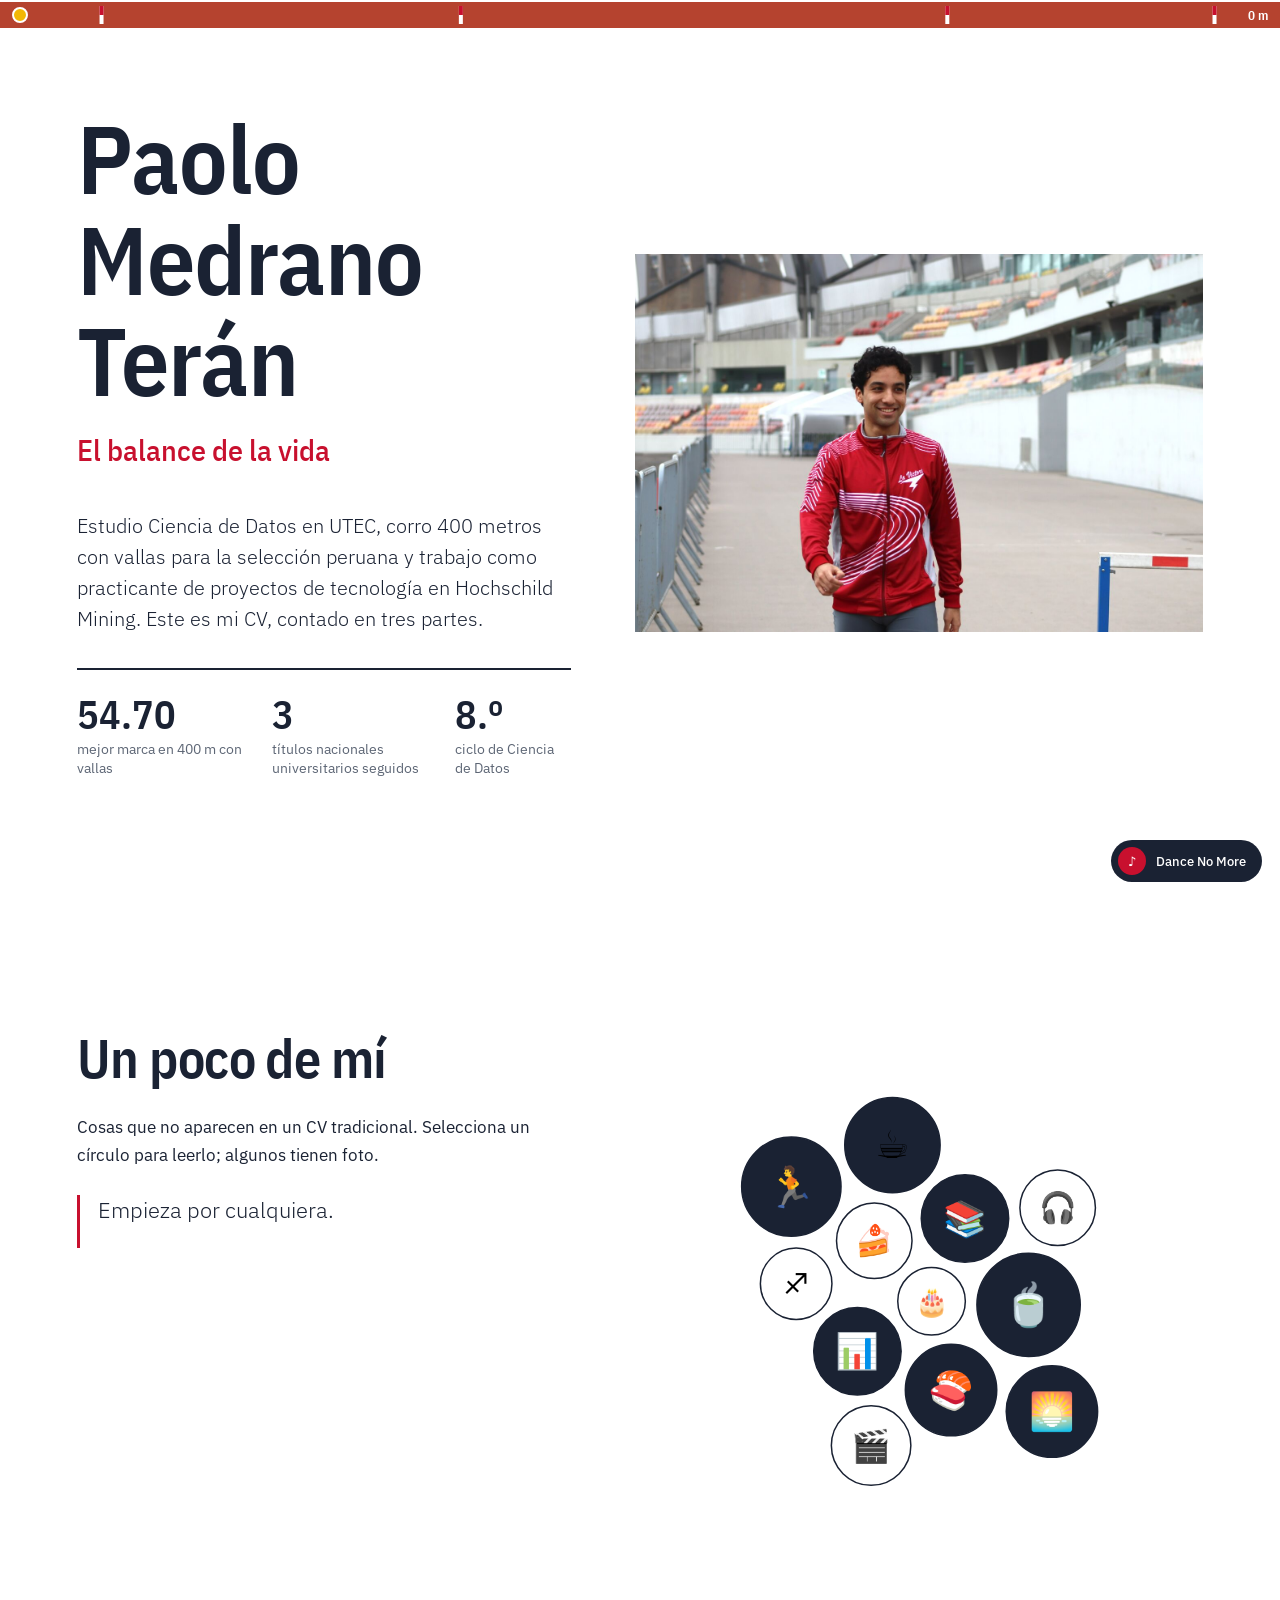
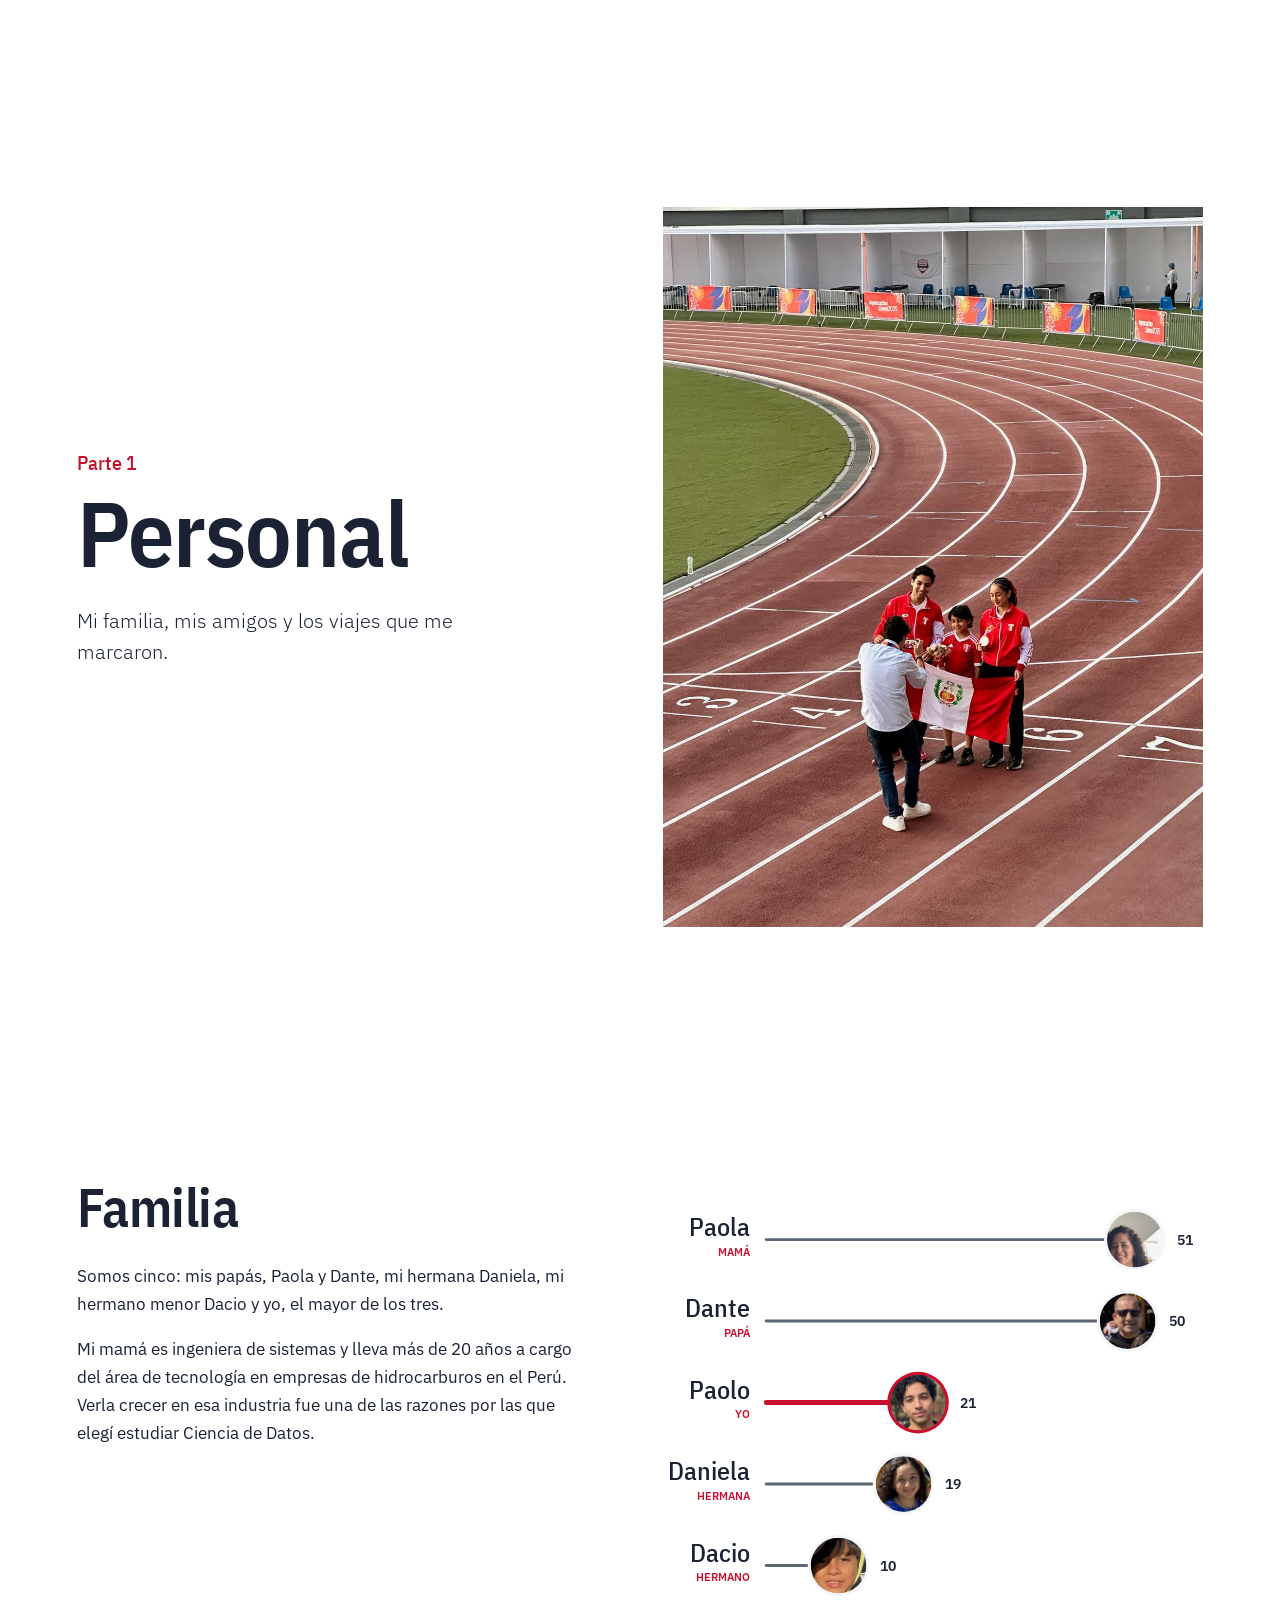
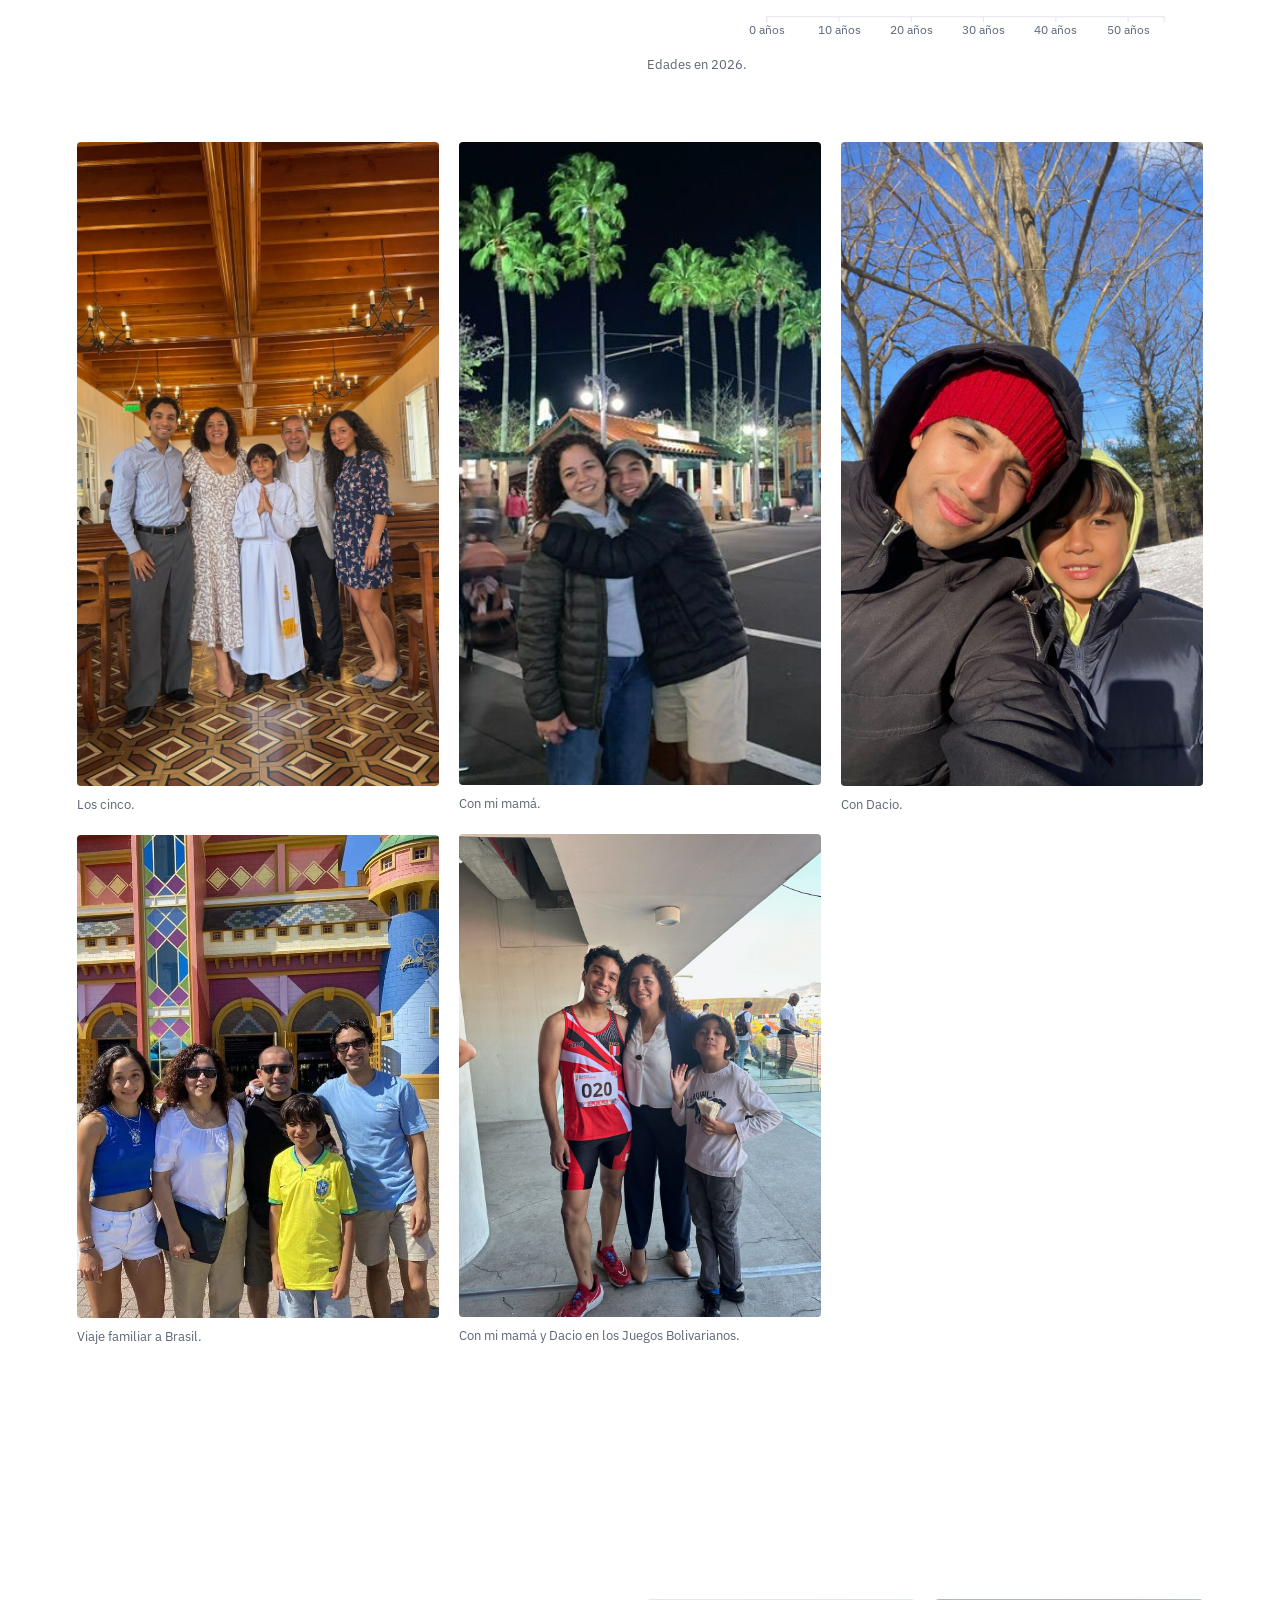
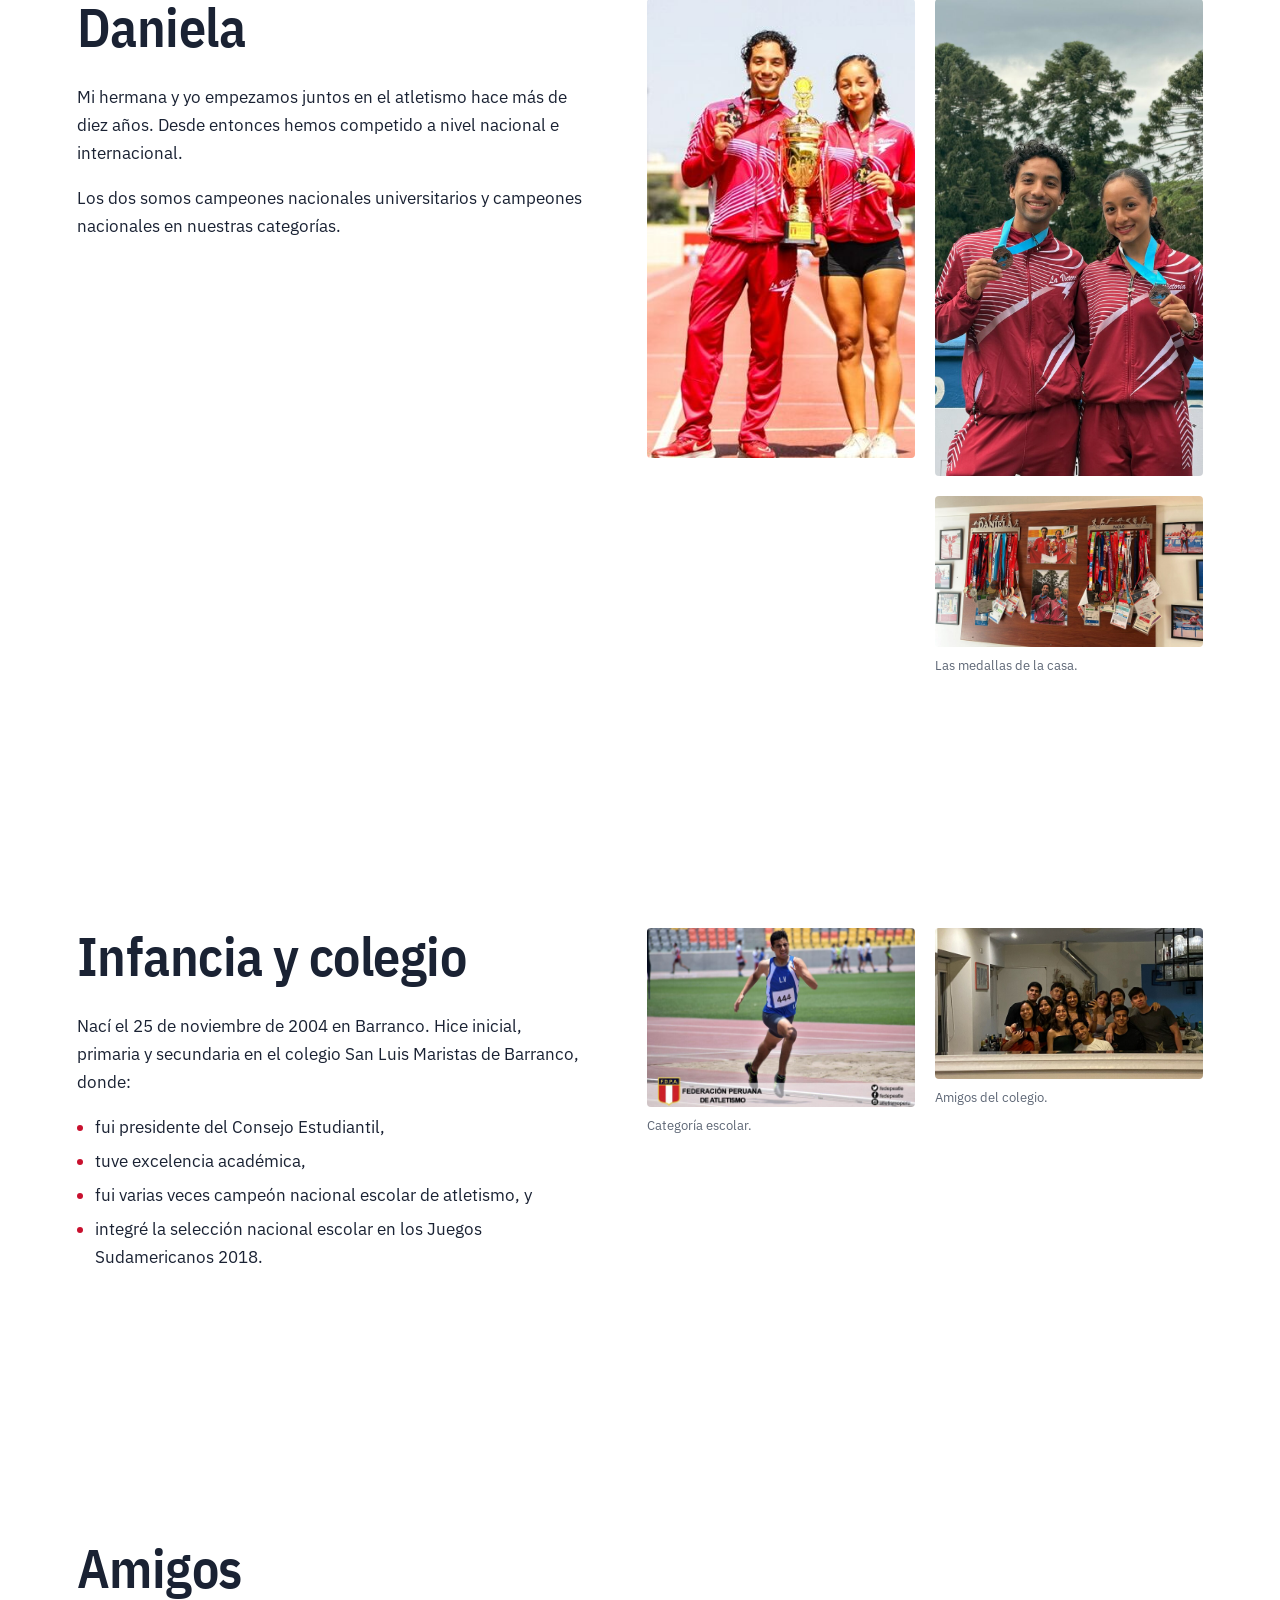
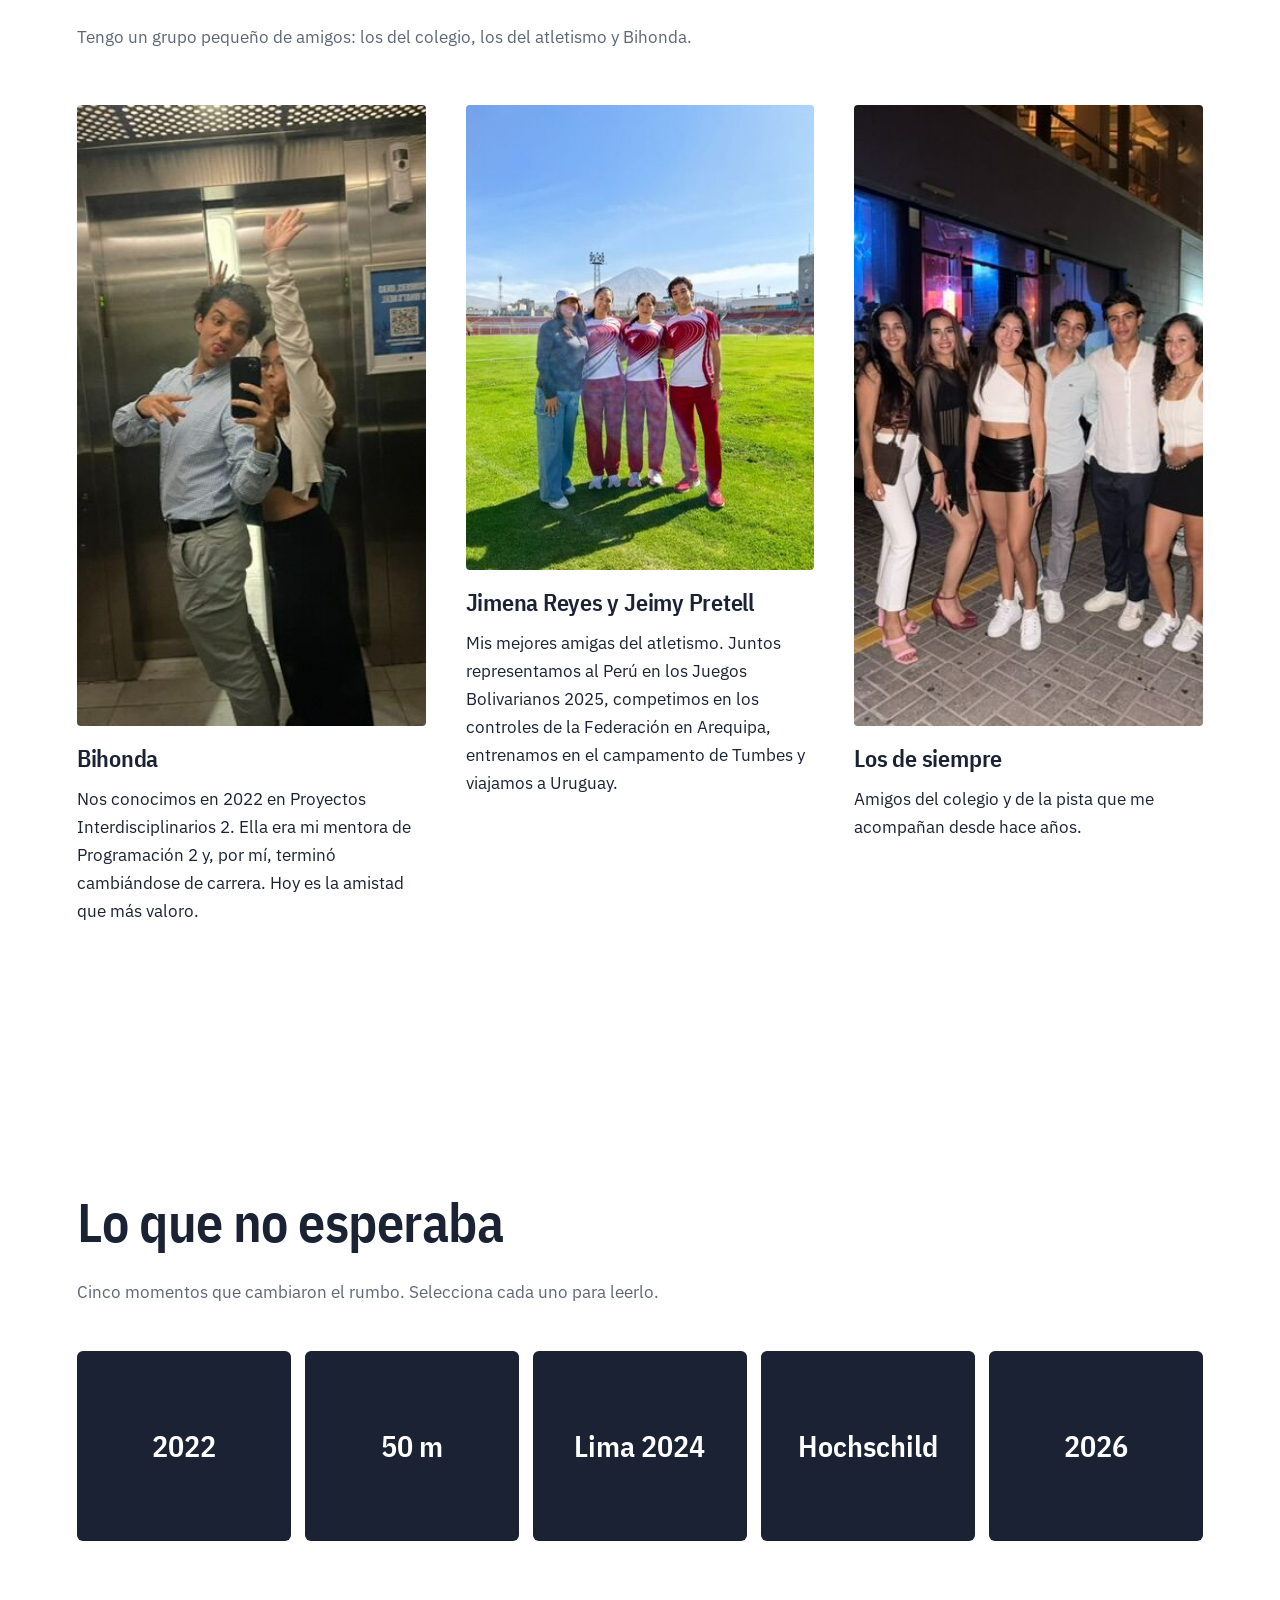
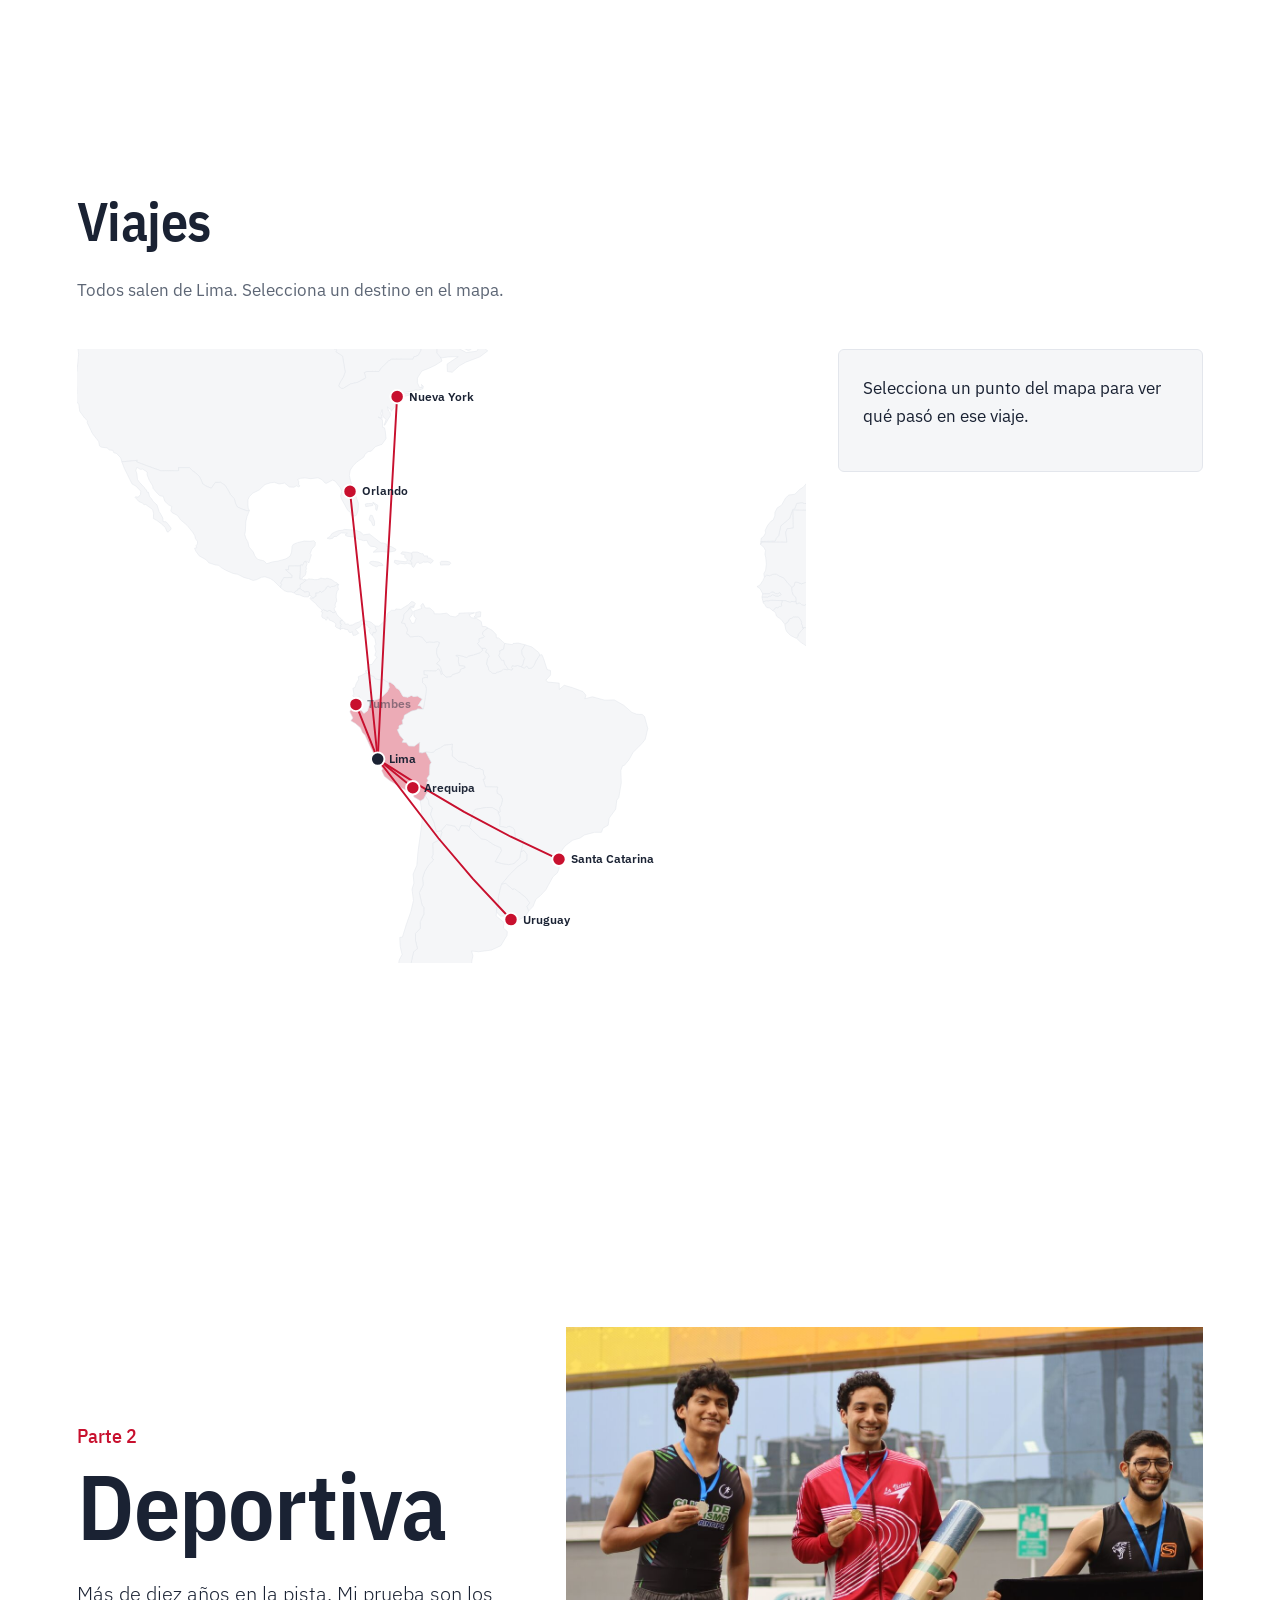
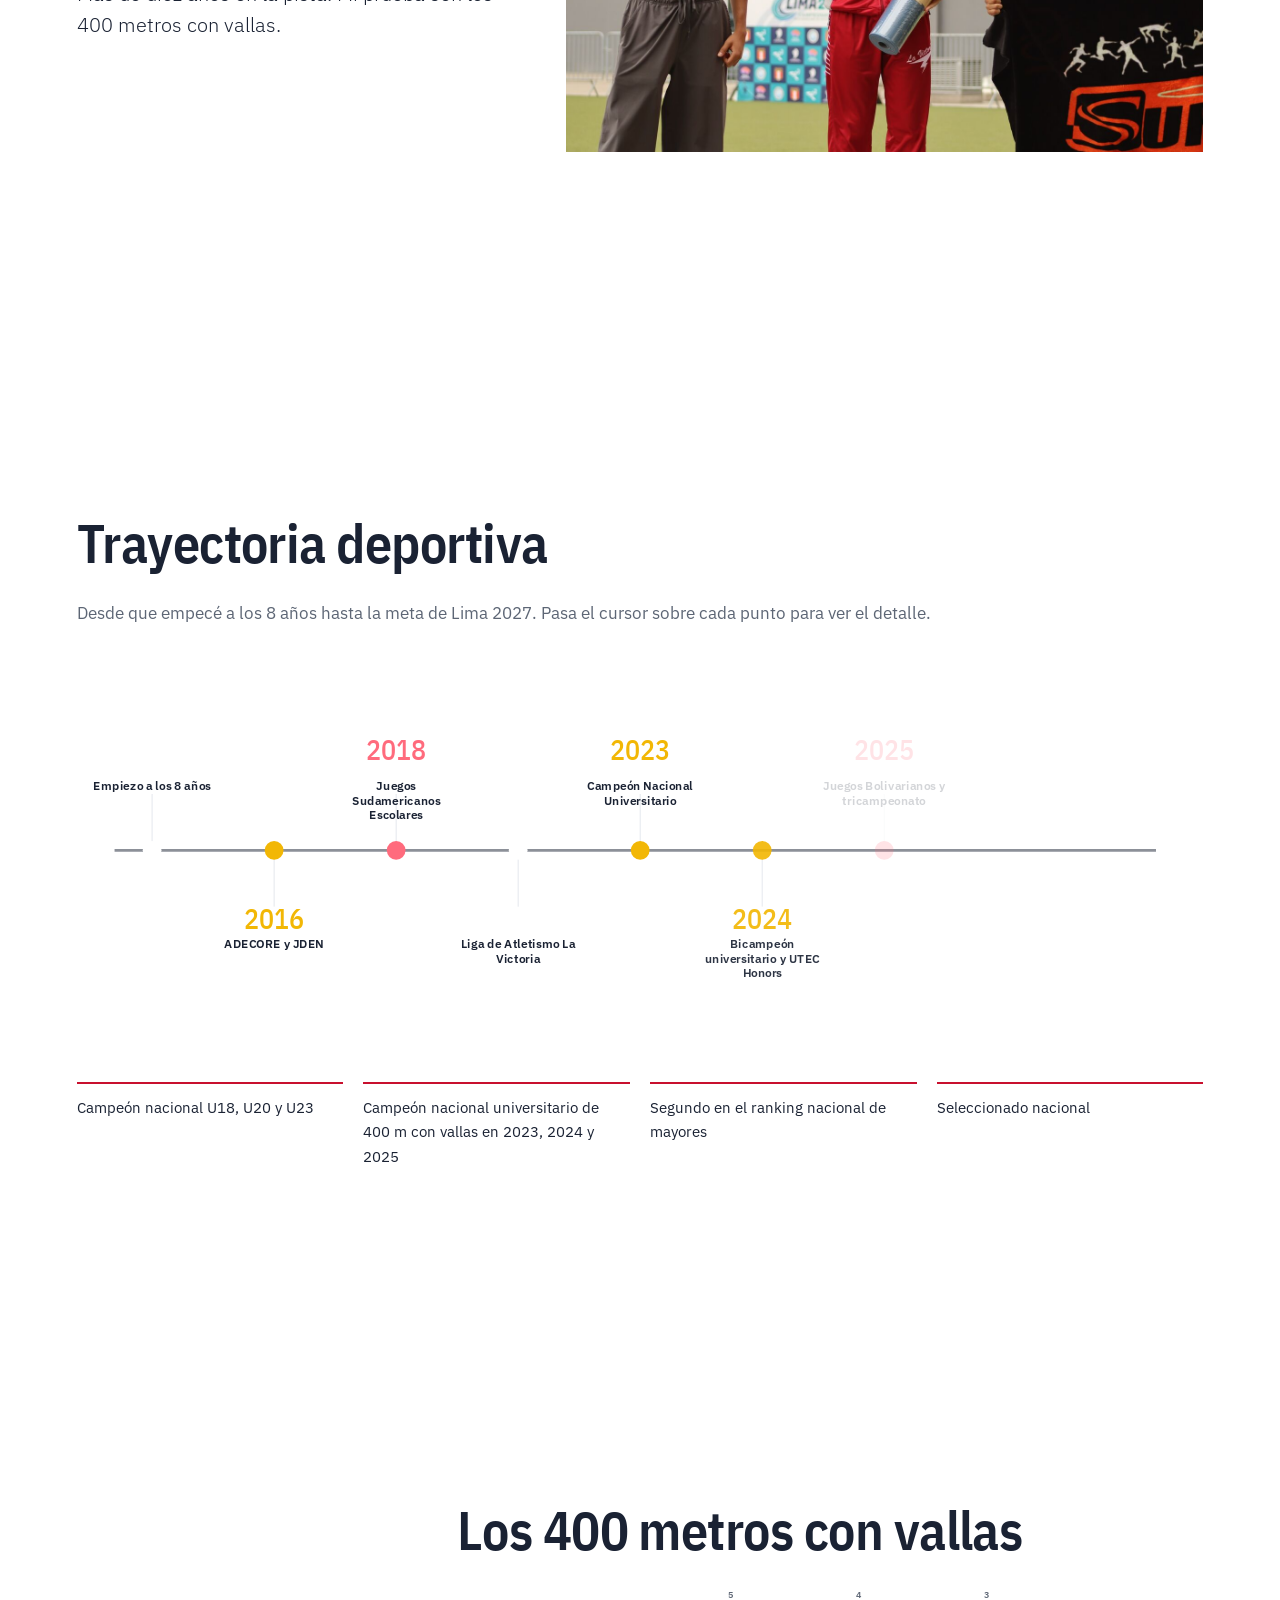
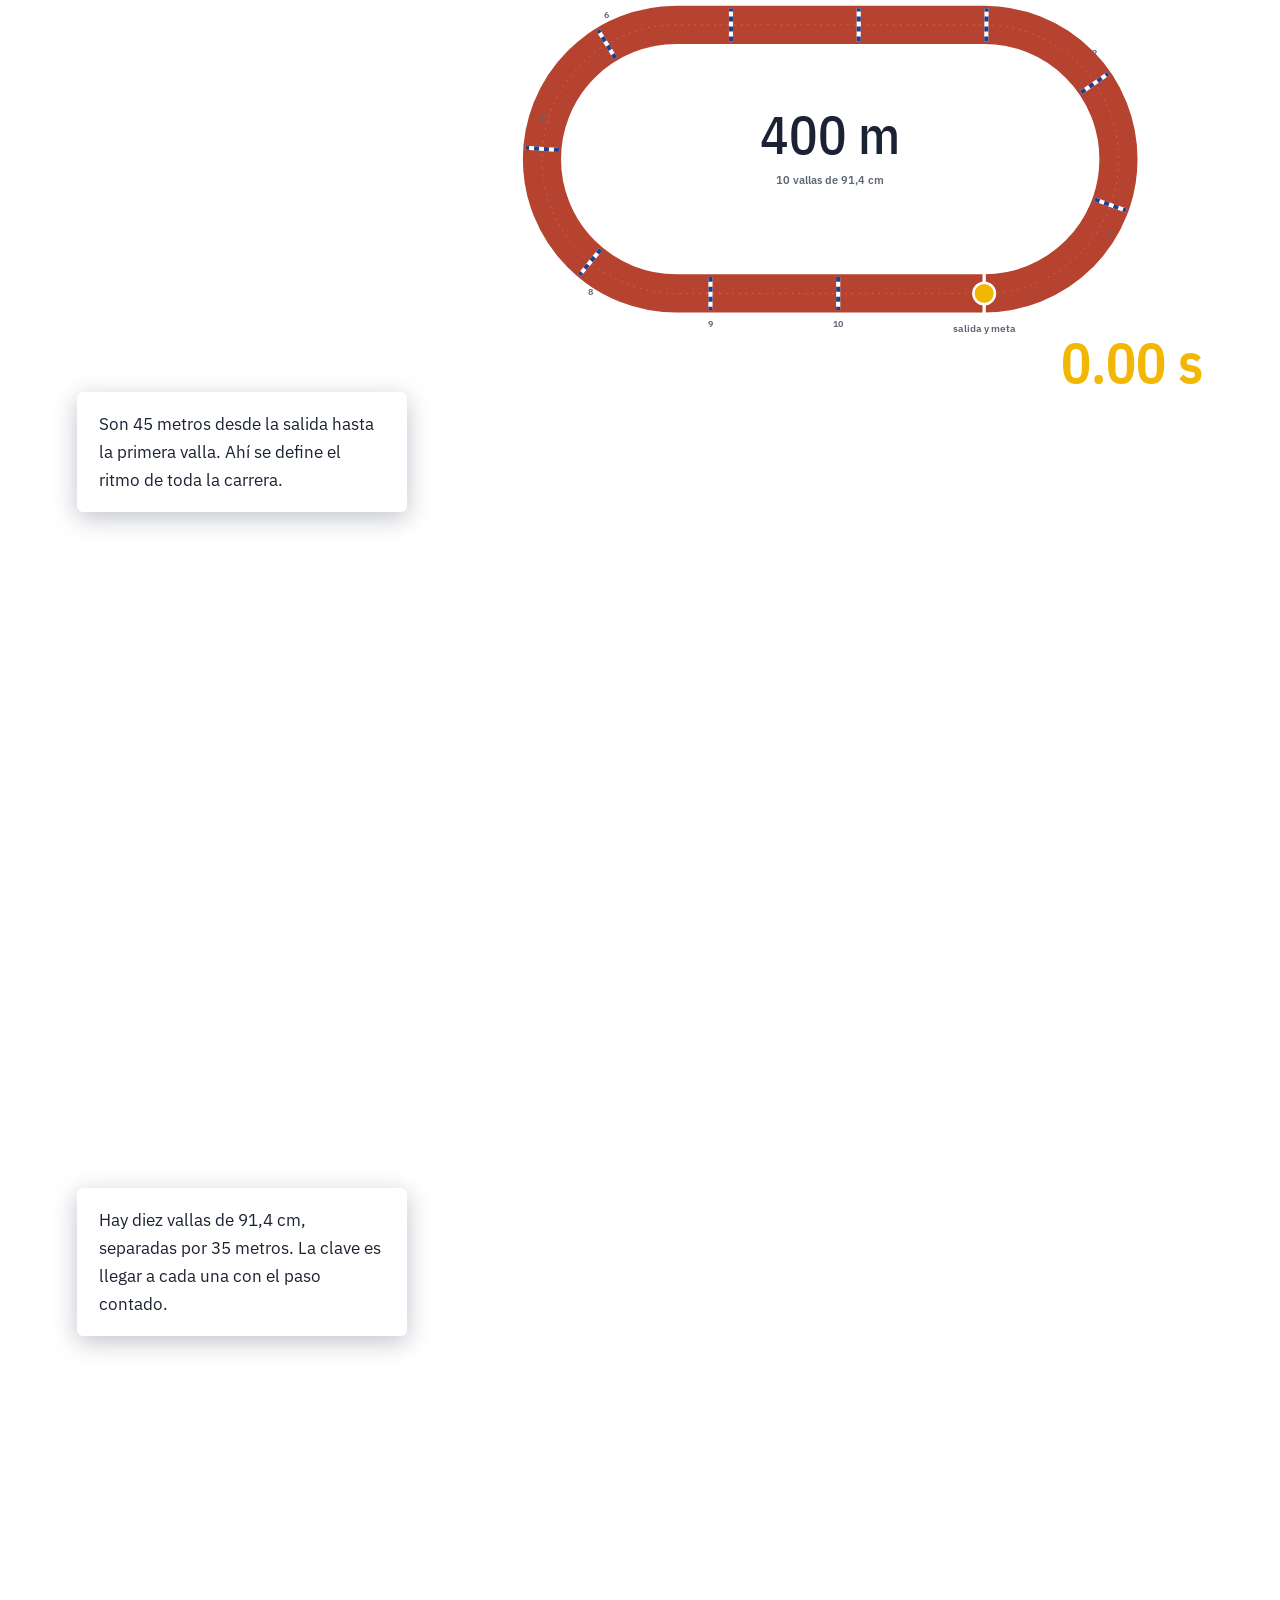
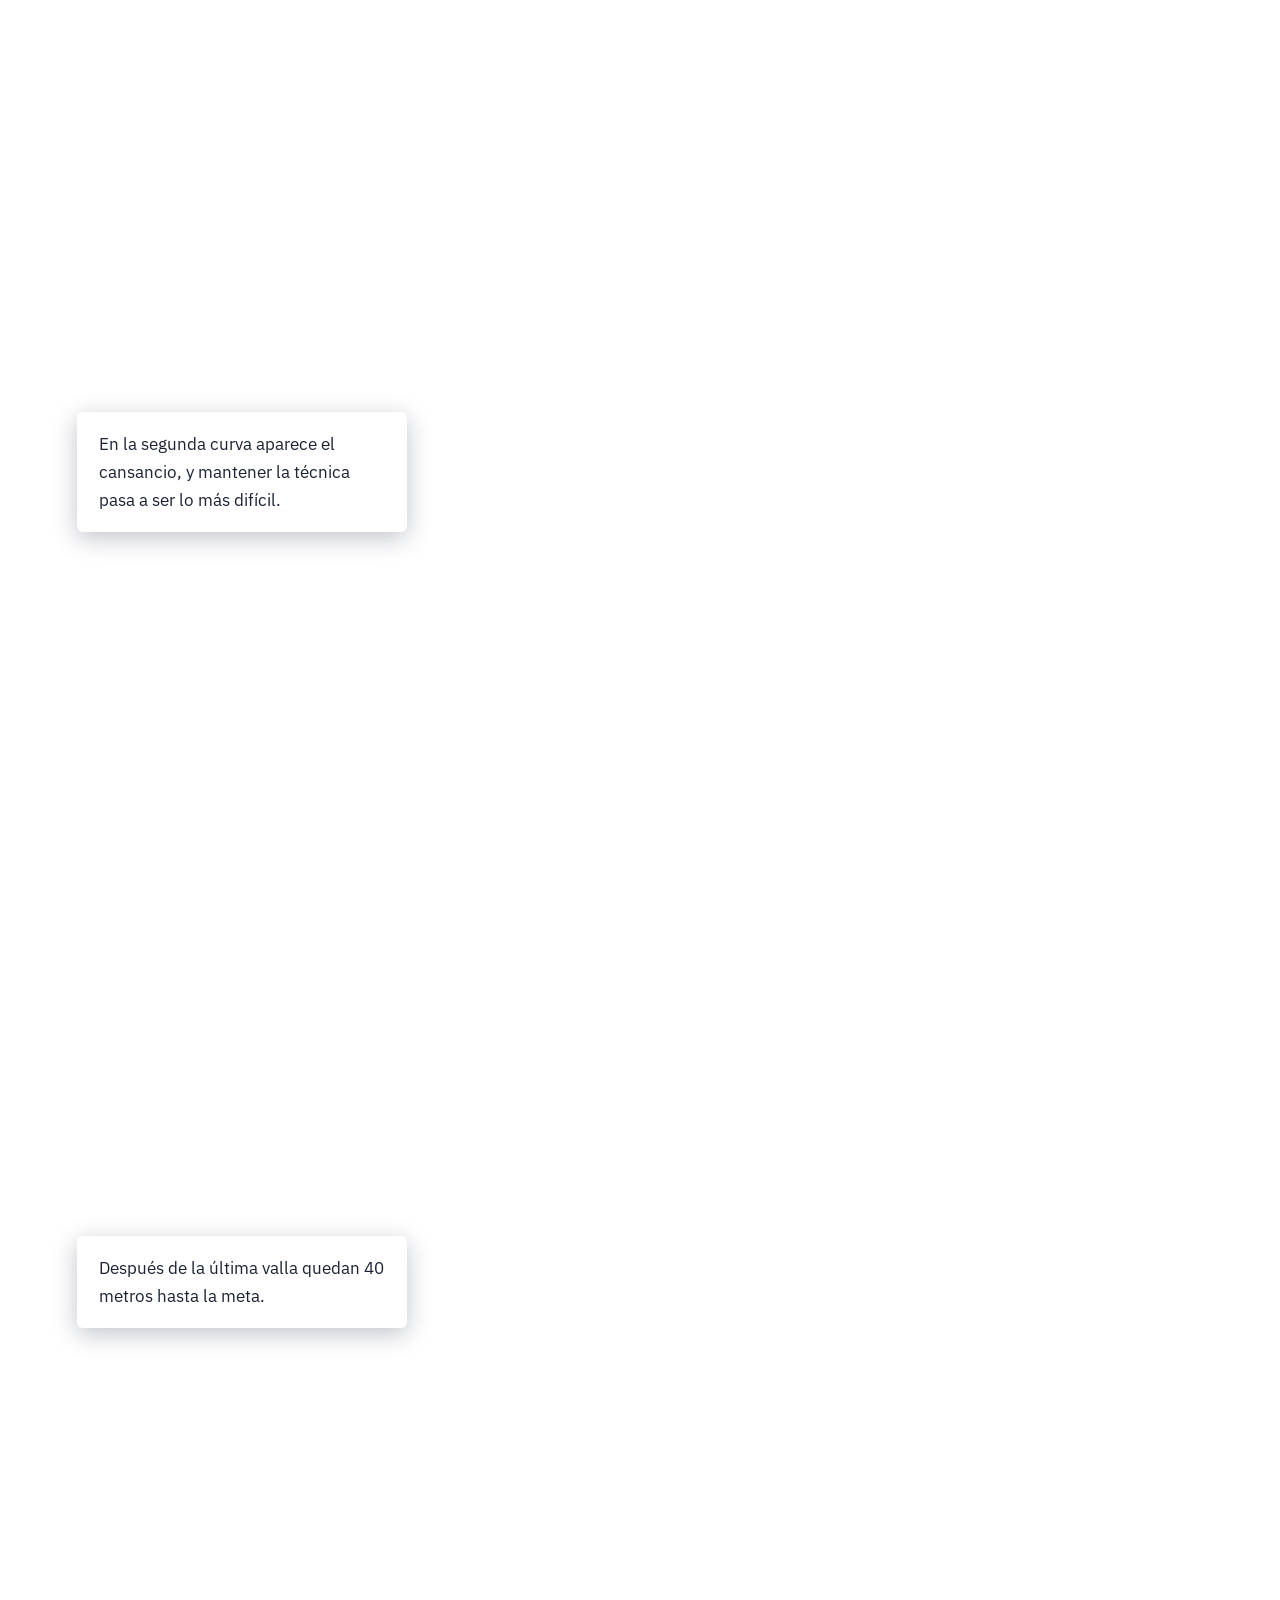
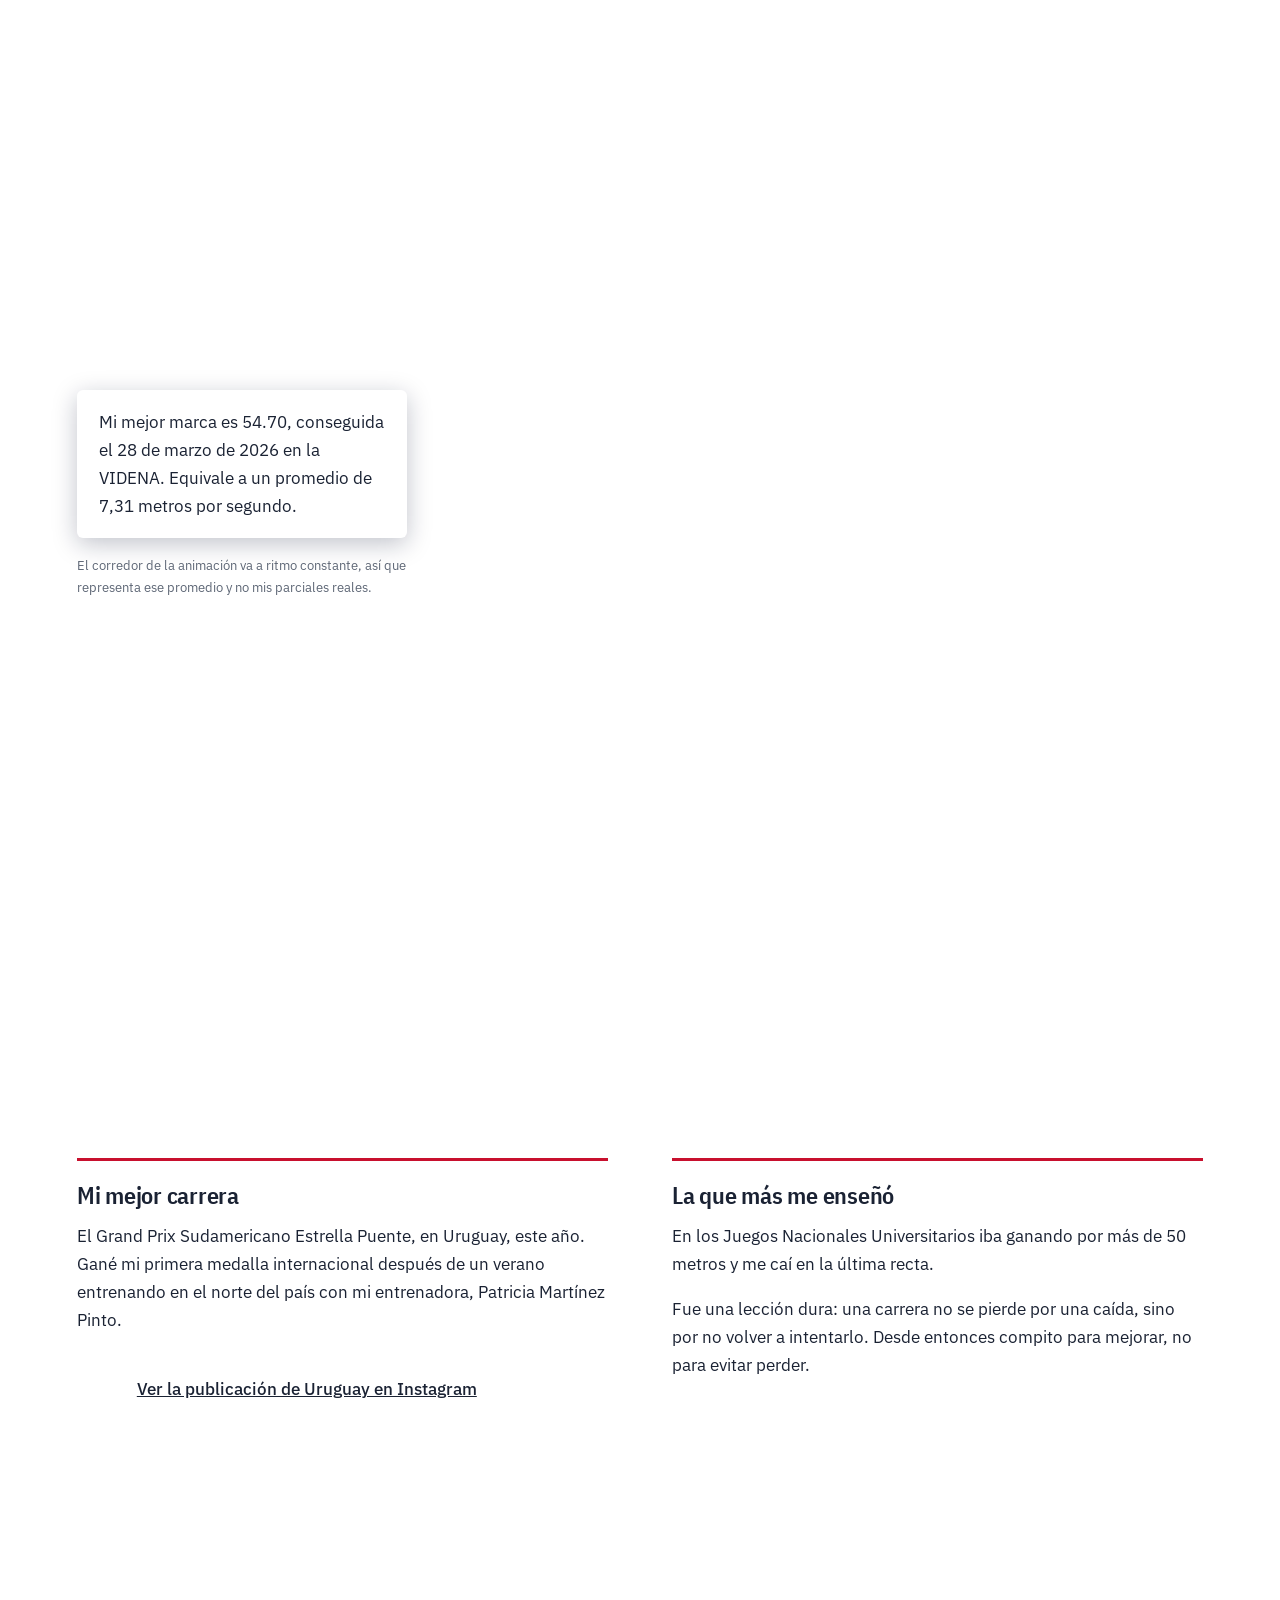
==== commit 88a836fa: "Agregar videos y publicaciones de Instagram y TikTok" ====
--- a/docs/index.html
+++ b/docs/index.html
@@ -5,7 +5,7 @@
   <meta name="viewport" content="width=device-width, initial-scale=1" />
   <title>Paolo Medrano Terán | El balance de la vida</title>
   <meta name="description" content="CV interactivo de Paolo Medrano Terán: vida personal, atletismo y carrera profesional, hecho con D3.js." />
-  <link rel="stylesheet" href="css/styles.css?v=7" />
+  <link rel="stylesheet" href="css/styles.css?v=8" />
 </head>
 <body data-act="intro">
 
@@ -208,7 +208,7 @@
         <article>
           <h3>Mi mejor carrera</h3>
           <p>El Grand Prix Sudamericano Estrella Puente, en Uruguay, este año. Gané mi primera medalla internacional después de un verano entrenando en el norte del país con mi entrenadora, Patricia Martínez Pinto.</p>
-          <img src="img/uruguay_podio.jpg" alt="Podio en Uruguay" loading="lazy">
+          <div class="embed"><blockquote class="instagram-media" data-instgrm-permalink="https://www.instagram.com/p/DXqSElEHHi1/" data-instgrm-version="14" data-instgrm-captioned><a href="https://www.instagram.com/p/DXqSElEHHi1/" target="_blank" rel="noopener">Ver la publicación de Uruguay en Instagram</a></blockquote></div>
         </article>
         <article>
           <h3>La que más me enseñó</h3>
@@ -229,6 +229,24 @@
           <figure><img src="img/collage_bn.jpg" alt="Entrenamientos" loading="lazy"><figcaption>Entrenamientos.</figcaption></figure>
           <figure><img src="img/tacos_salida.jpg" alt="En los tacos de salida" loading="lazy"></figure>
         </div>
+      </div>
+    </section>
+
+    <section class="acto" data-act="deporte" id="entrenamiento">
+      <h2>Entrenamiento</h2>
+      <p class="intro">Así se ve una sesión de trabajo en la pista.</p>
+      <div class="embeds">
+        <div class="embed"><blockquote class="instagram-media" data-instgrm-permalink="https://www.instagram.com/p/DU9js1JCfeE/" data-instgrm-version="14" data-instgrm-captioned><a href="https://www.instagram.com/p/DU9js1JCfeE/" target="_blank" rel="noopener">Ver el video de entrenamiento en Instagram</a></blockquote></div>
+        <div class="embed"><blockquote class="tiktok-embed" cite="https://www.tiktok.com/@paolo.medrano_/video/7700022210882440456" data-video-id="7700022210882440456"><section><a href="https://www.tiktok.com/@paolo.medrano_/video/7700022210882440456" target="_blank" rel="noopener">Ver el video en TikTok</a></section></blockquote></div>
+      </div>
+    </section>
+
+    <section class="acto" data-act="deporte" id="medios">
+      <h2>En los medios</h2>
+      <p class="intro">La publicación de la Federación Peruana de Atletismo y una entrevista con un medio deportivo.</p>
+      <div class="embeds">
+        <div class="embed"><blockquote class="instagram-media" data-instgrm-permalink="https://www.instagram.com/p/DXfUQDKCcA_/" data-instgrm-version="14" data-instgrm-captioned><a href="https://www.instagram.com/p/DXfUQDKCcA_/" target="_blank" rel="noopener">Ver la publicación de la Federación en Instagram</a></blockquote></div>
+        <div class="embed"><blockquote class="instagram-media" data-instgrm-permalink="https://www.instagram.com/p/Da9HnRcDK_j/" data-instgrm-version="14" data-instgrm-captioned><a href="https://www.instagram.com/p/Da9HnRcDK_j/" target="_blank" rel="noopener">Ver la entrevista en Instagram</a></blockquote></div>
       </div>
     </section>
 
@@ -399,7 +417,9 @@
   <script src="js/vendor/d3.min.js"></script>
   <script src="js/vendor/topojson-client.min.js"></script>
   <script src="data/countries-110m.js"></script>
-  <script src="js/data.js?v=7"></script>
-  <script src="js/main.js?v=7"></script>
+  <script src="js/data.js?v=8"></script>
+  <script src="js/main.js?v=8"></script>
+  <script async src="https://www.instagram.com/embed.js"></script>
+  <script async src="https://www.tiktok.com/embed.js"></script>
 </body>
 </html>
--- a/docs/css/styles.css
+++ b/docs/css/styles.css
@@ -123,6 +123,13 @@
 .duelo article { border-top: 3px solid var(--accent); padding-top: 20px; }
 .duelo img { width: 100%; border-radius: 4px; margin-top: 12px; }
 
+/* Publicaciones de Instagram y TikTok */
+.embeds { display: flex; flex-wrap: wrap; gap: 32px; justify-content: center; align-items: flex-start; max-width: 1200px; margin: 5vh auto 0; }
+.embed { width: 100%; max-width: 400px; }
+.embed blockquote { margin: 0 !important; min-width: 0 !important; width: 100% !important; }
+.embed blockquote > a, .embed blockquote section a { display: block; padding: 24px; background: #fff; color: #1a2233; border-radius: 6px; text-align: center; font-weight: 500; }
+.duelo .embed { margin-top: 12px; max-width: 460px; }
+
 /* Profesional */
 .proyectos, .liderazgo { display: grid; grid-template-columns: repeat(auto-fit, minmax(300px, 1fr)); gap: 48px; max-width: 1200px; margin: 5vh auto 0; align-items: start; }
 .proyectos article, .liderazgo article { border-top: 3px solid var(--accent); padding-top: 20px; }
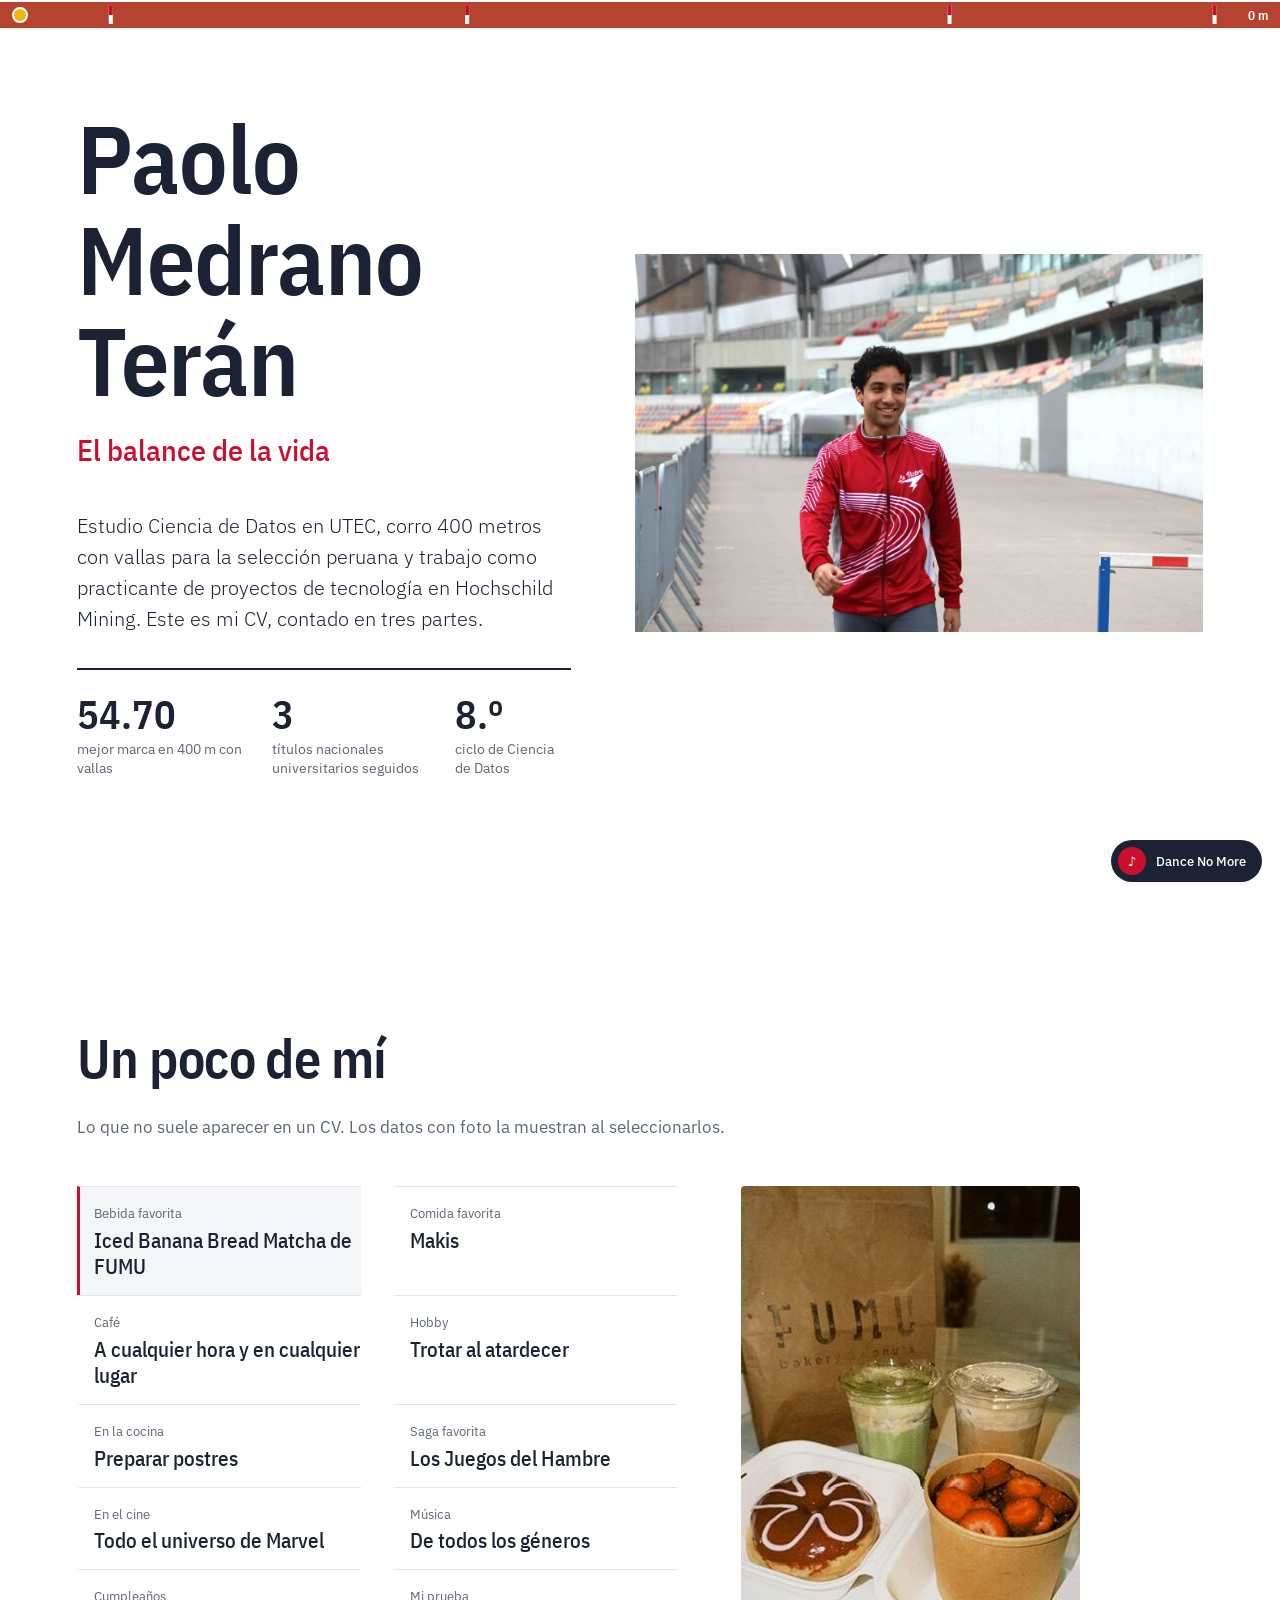
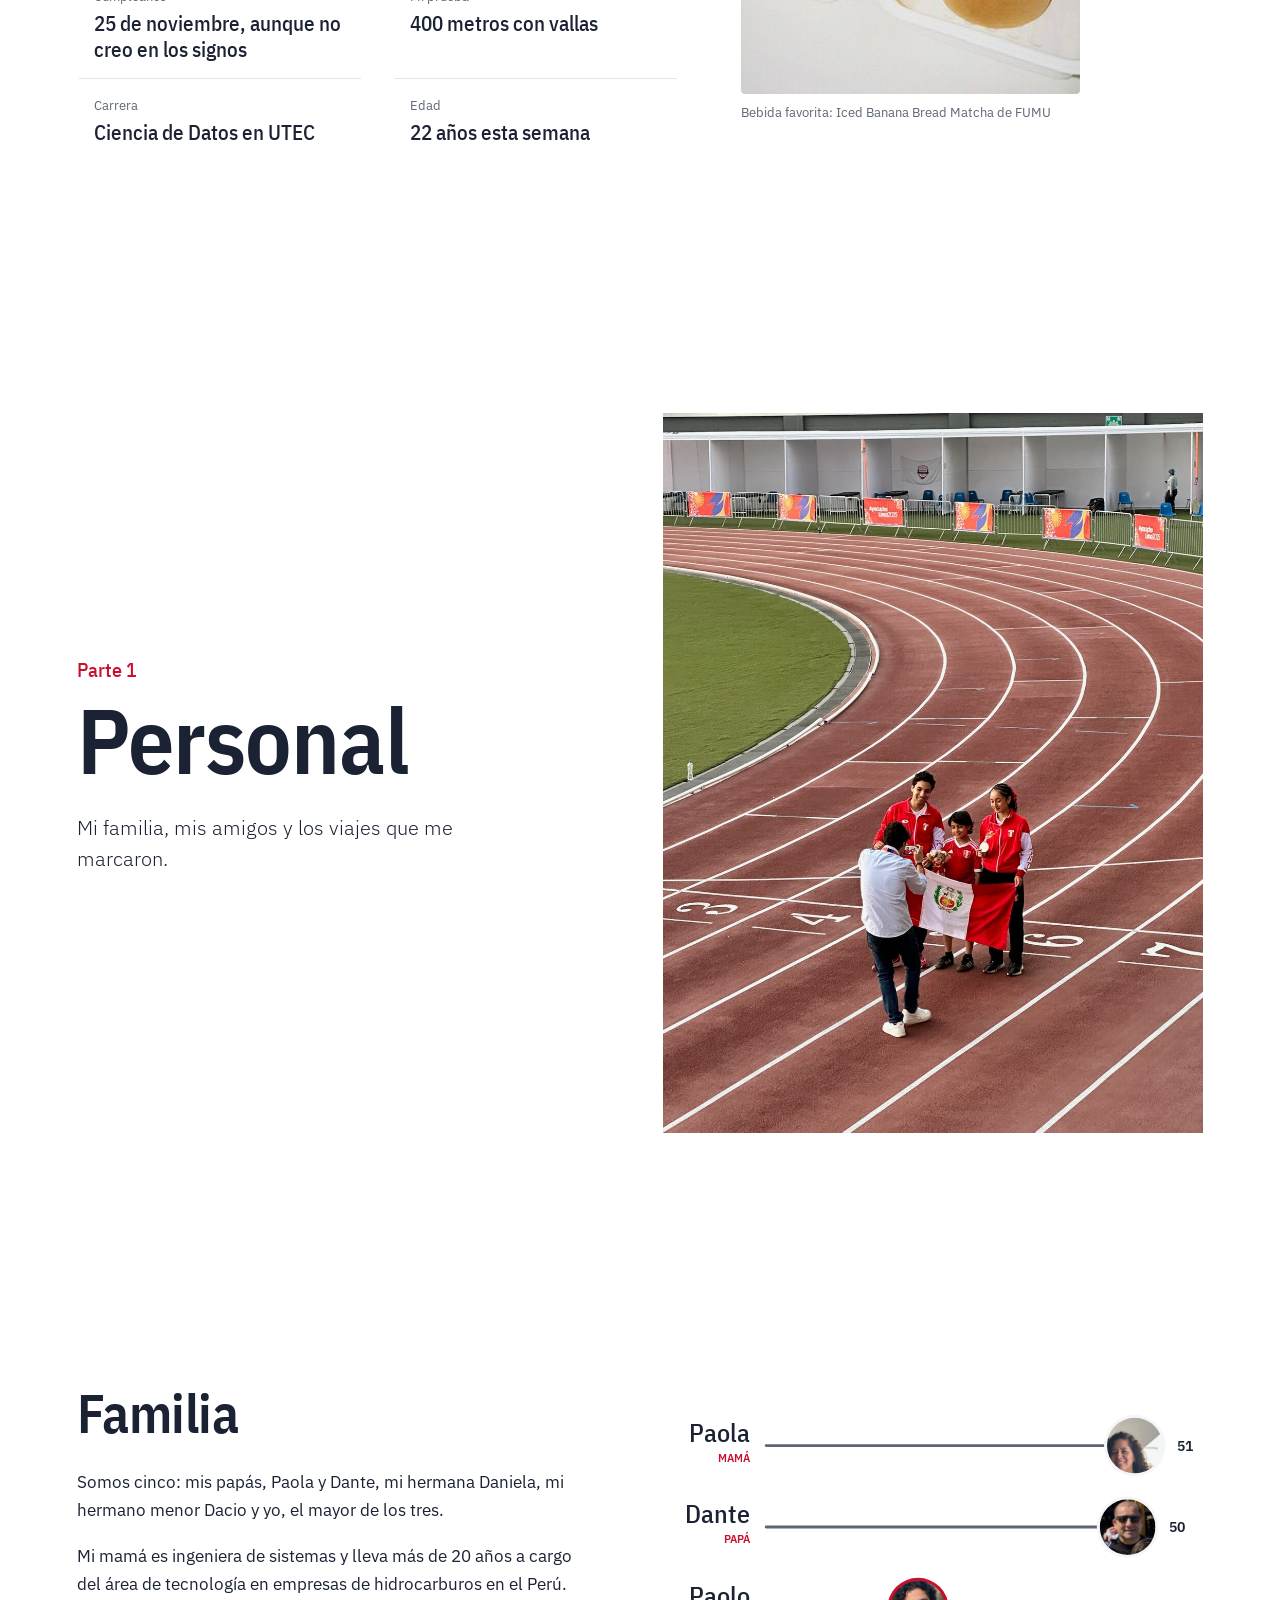
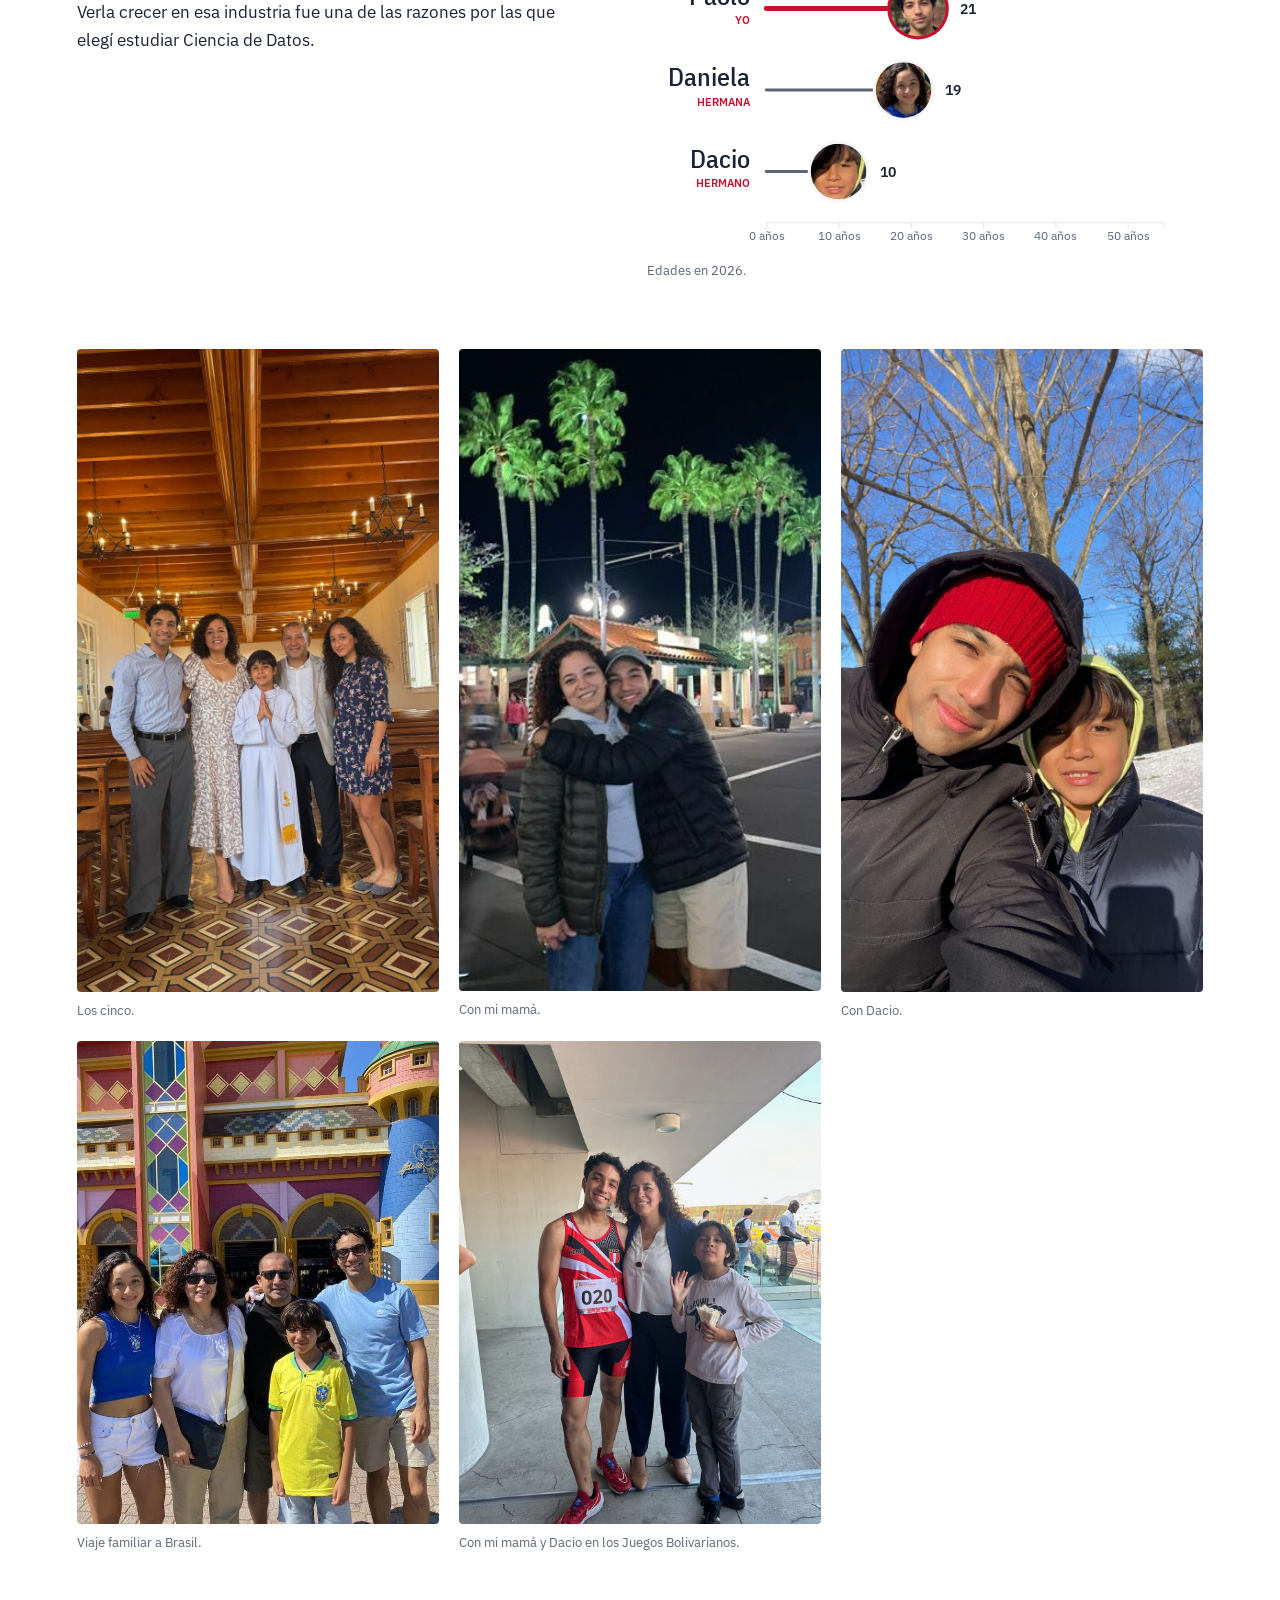
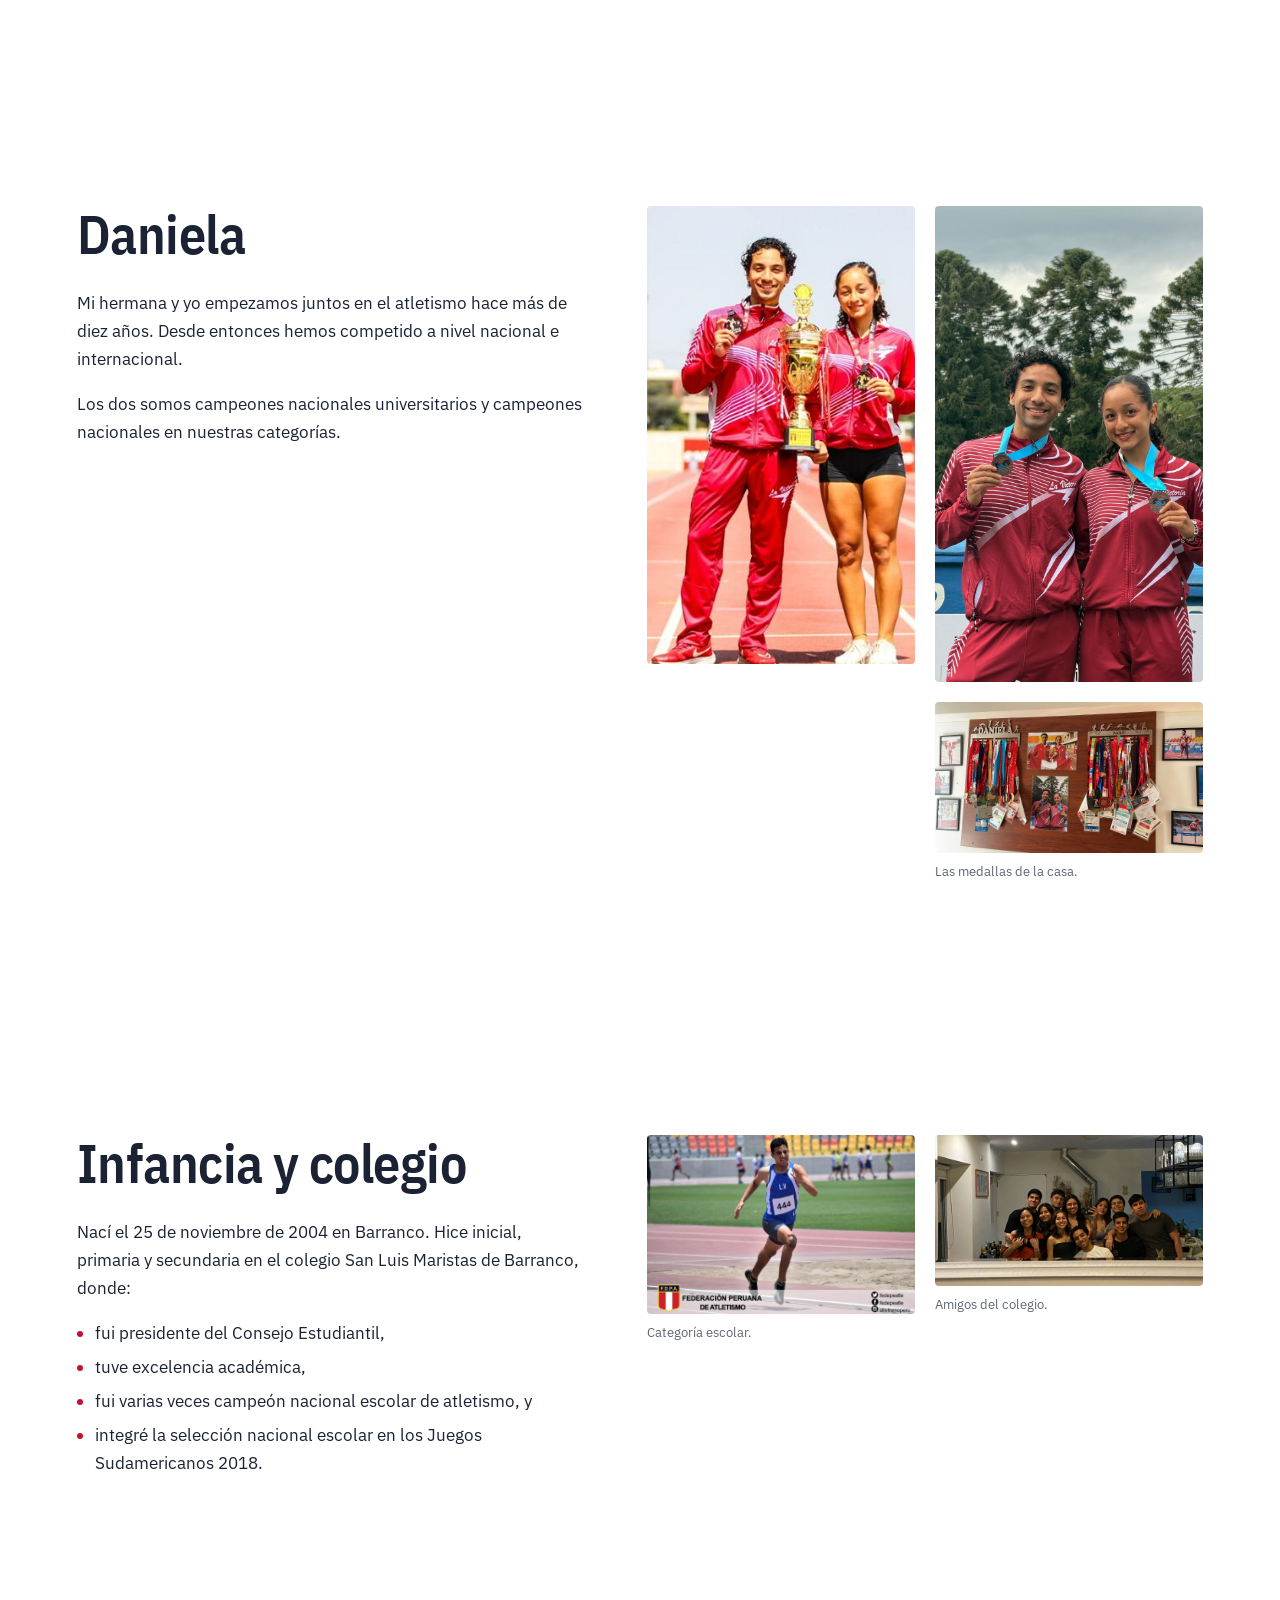
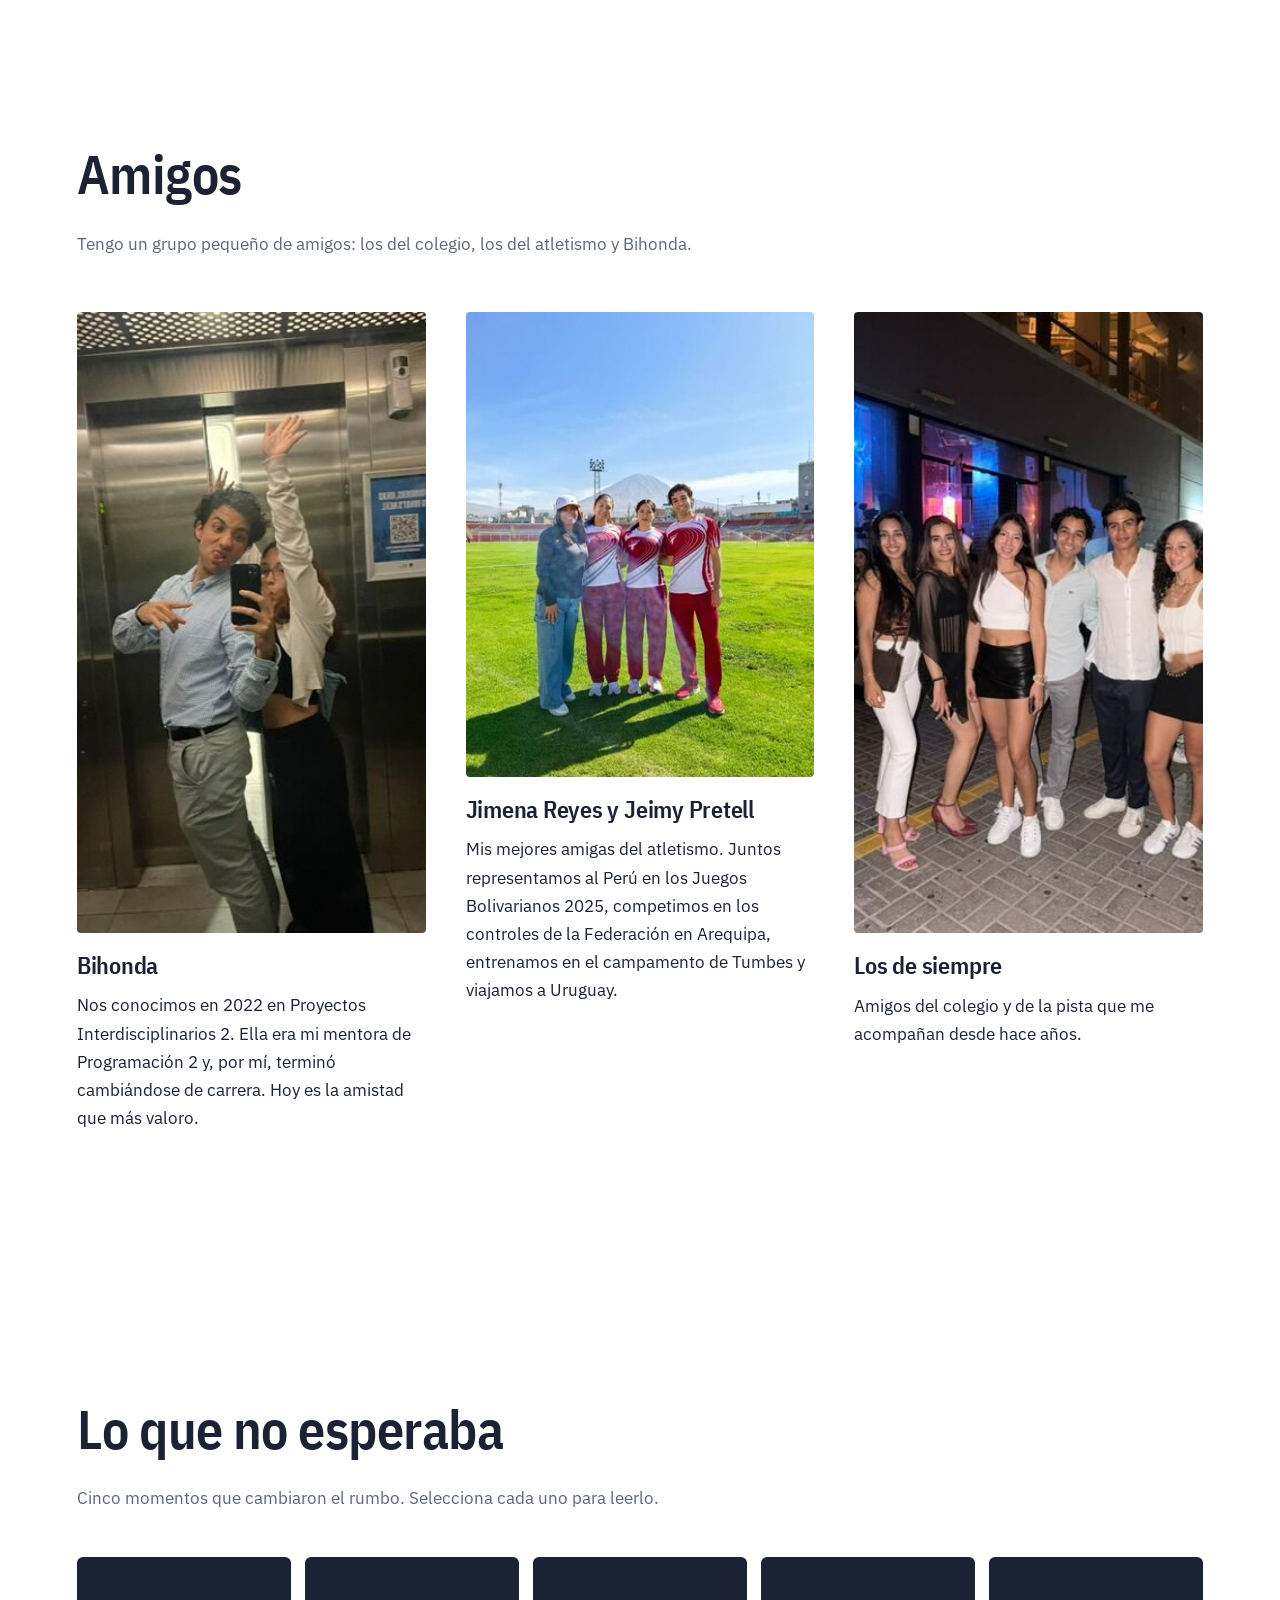
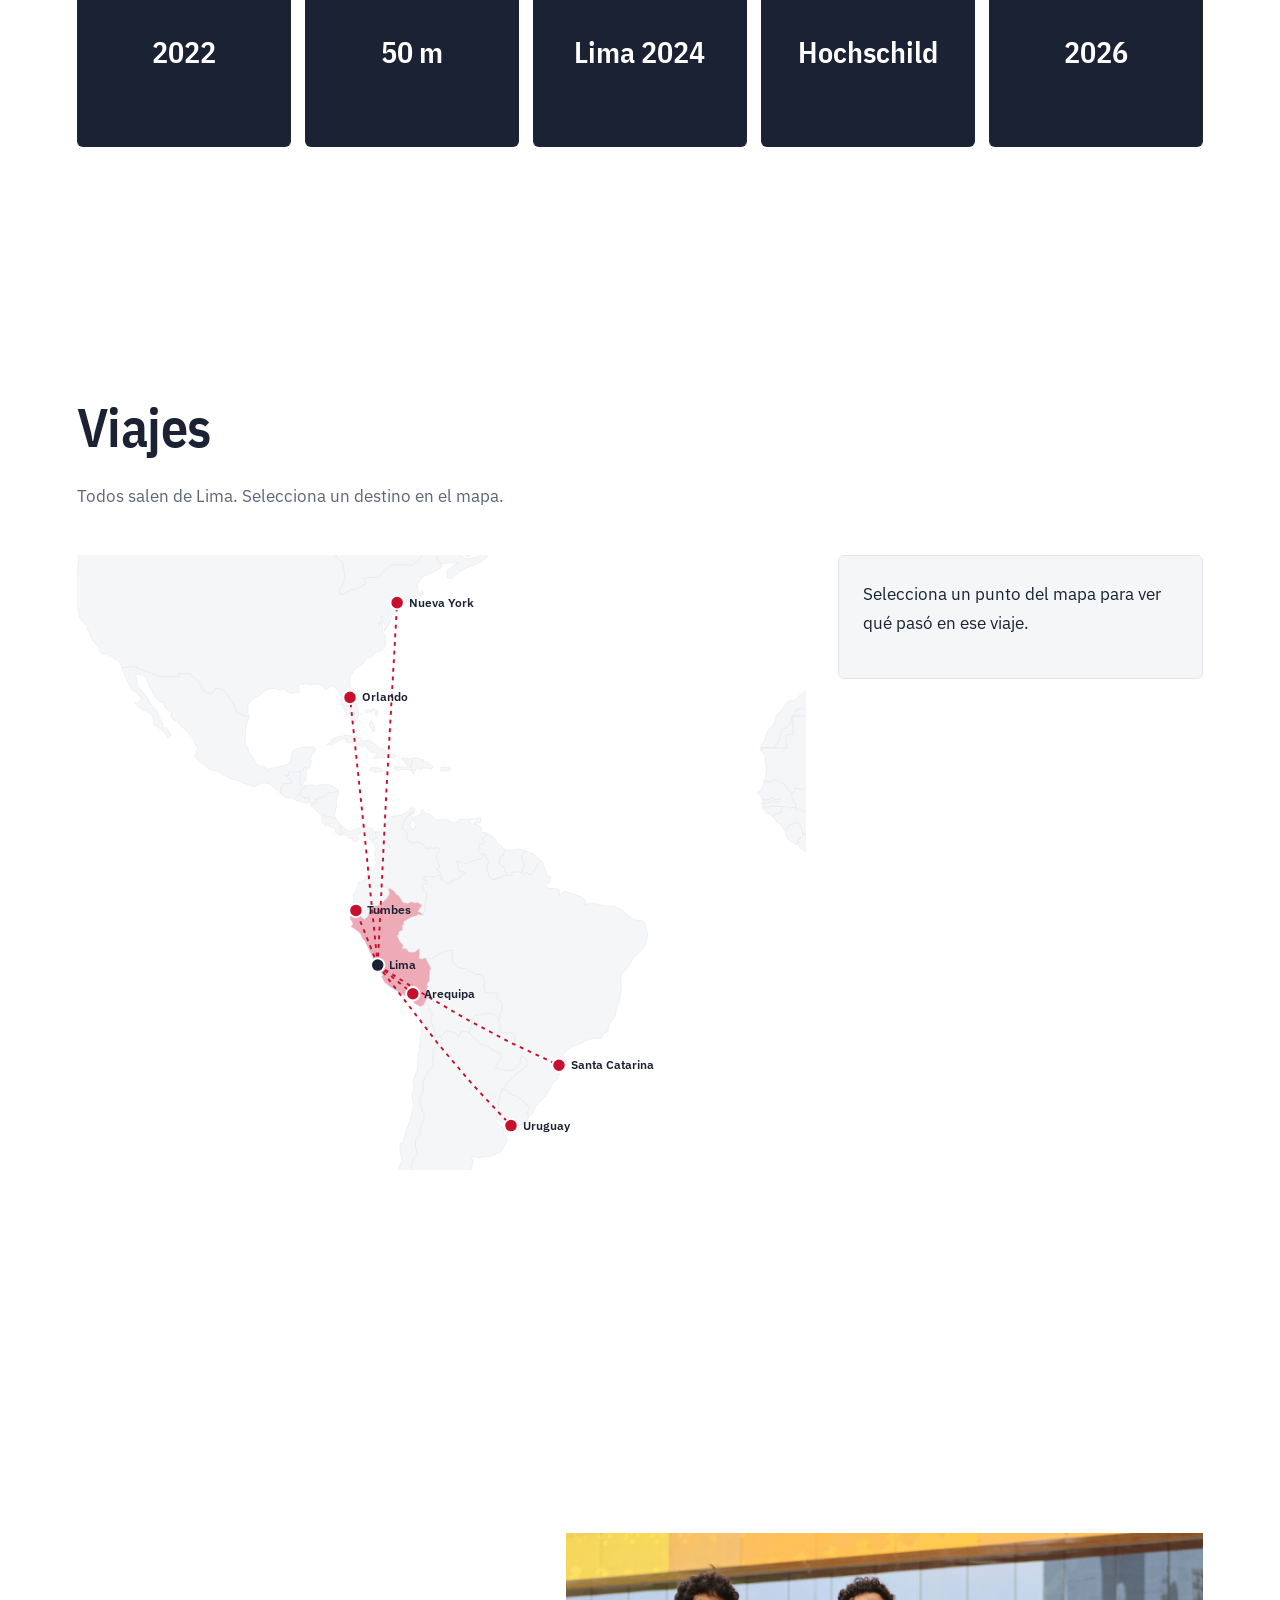
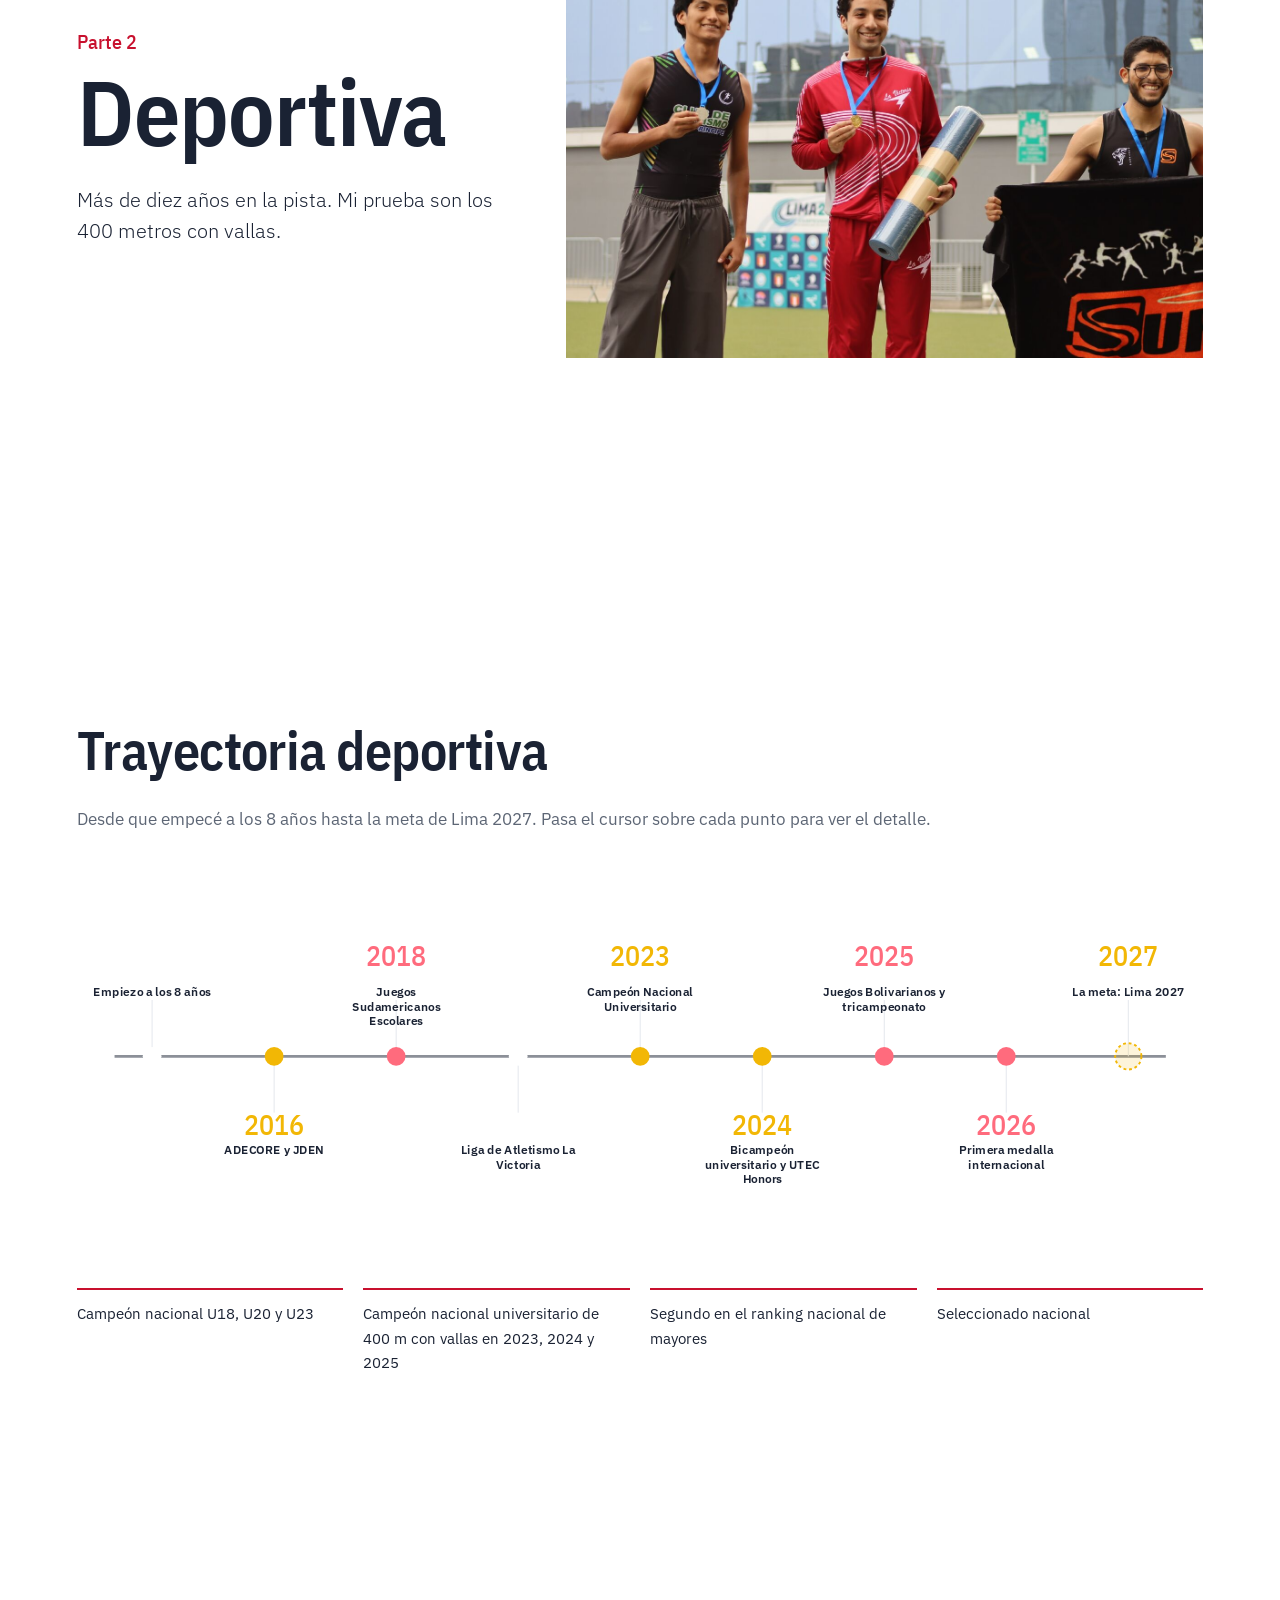
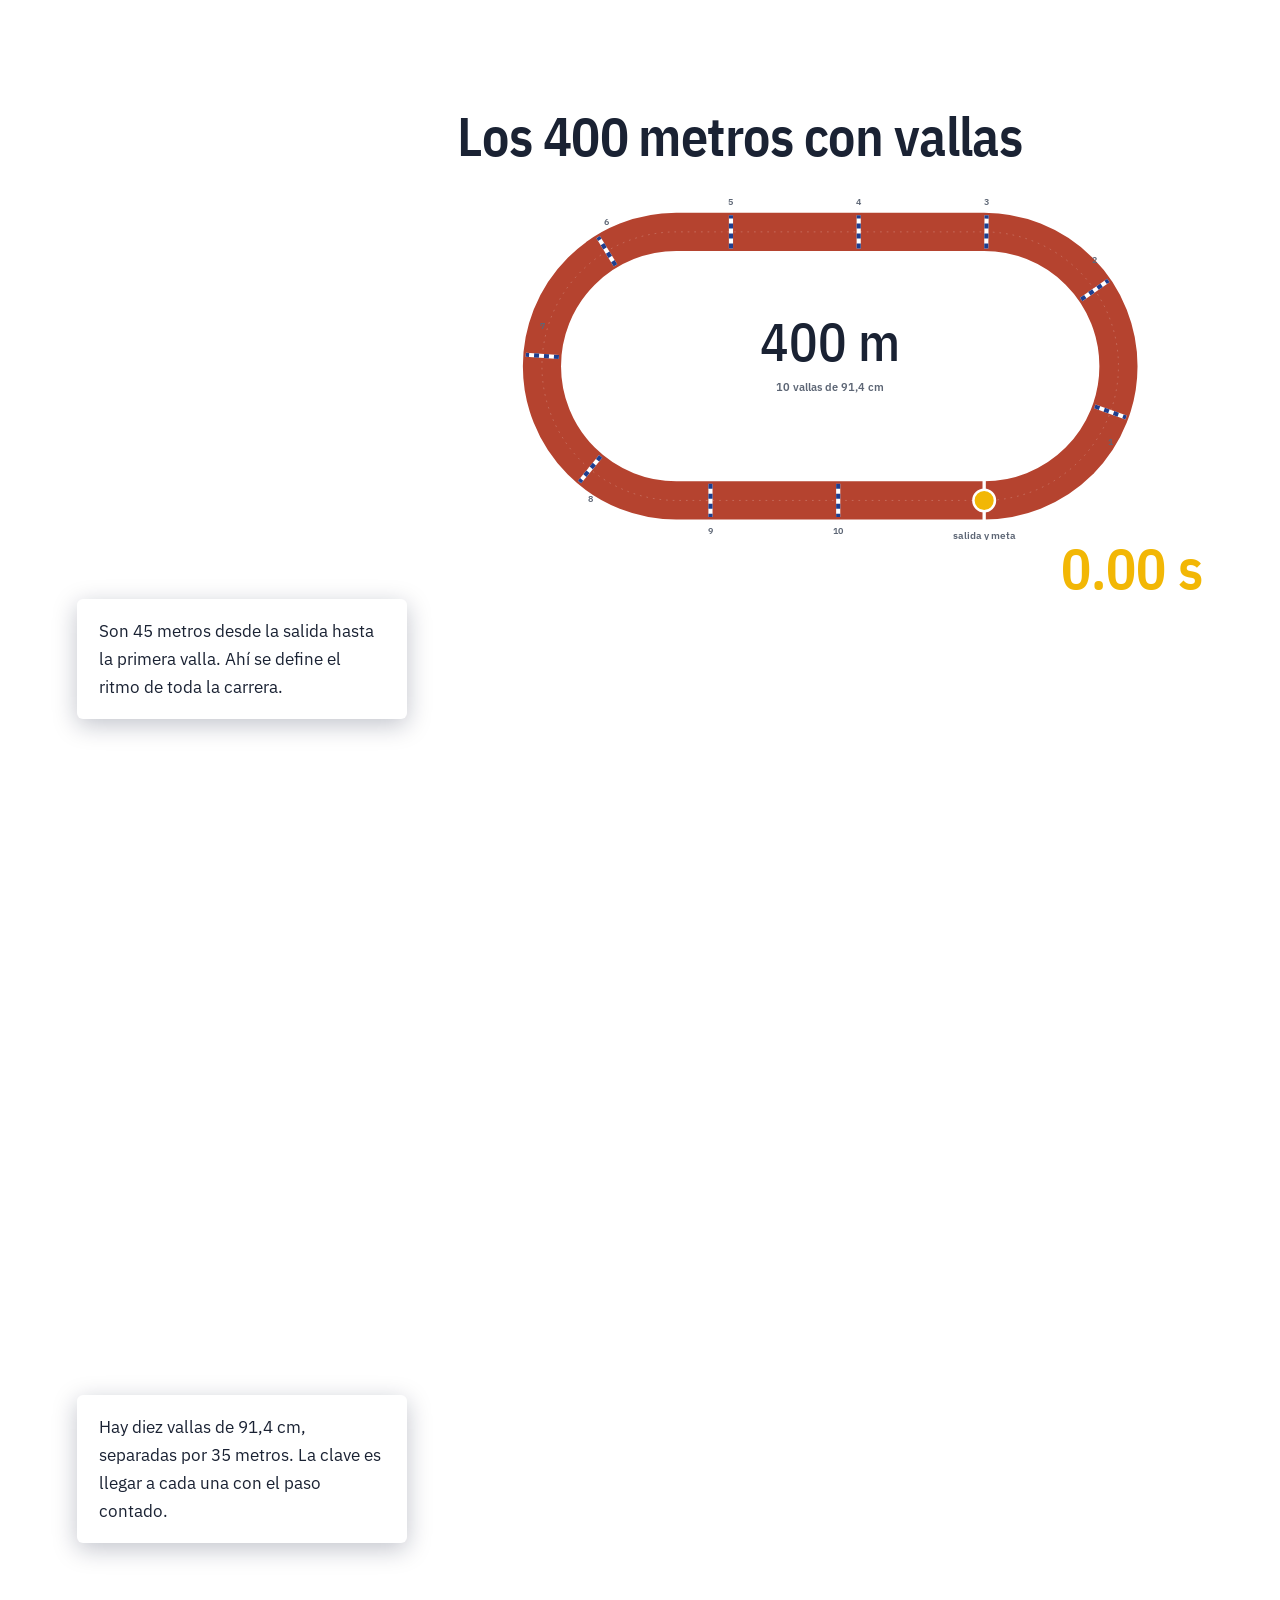
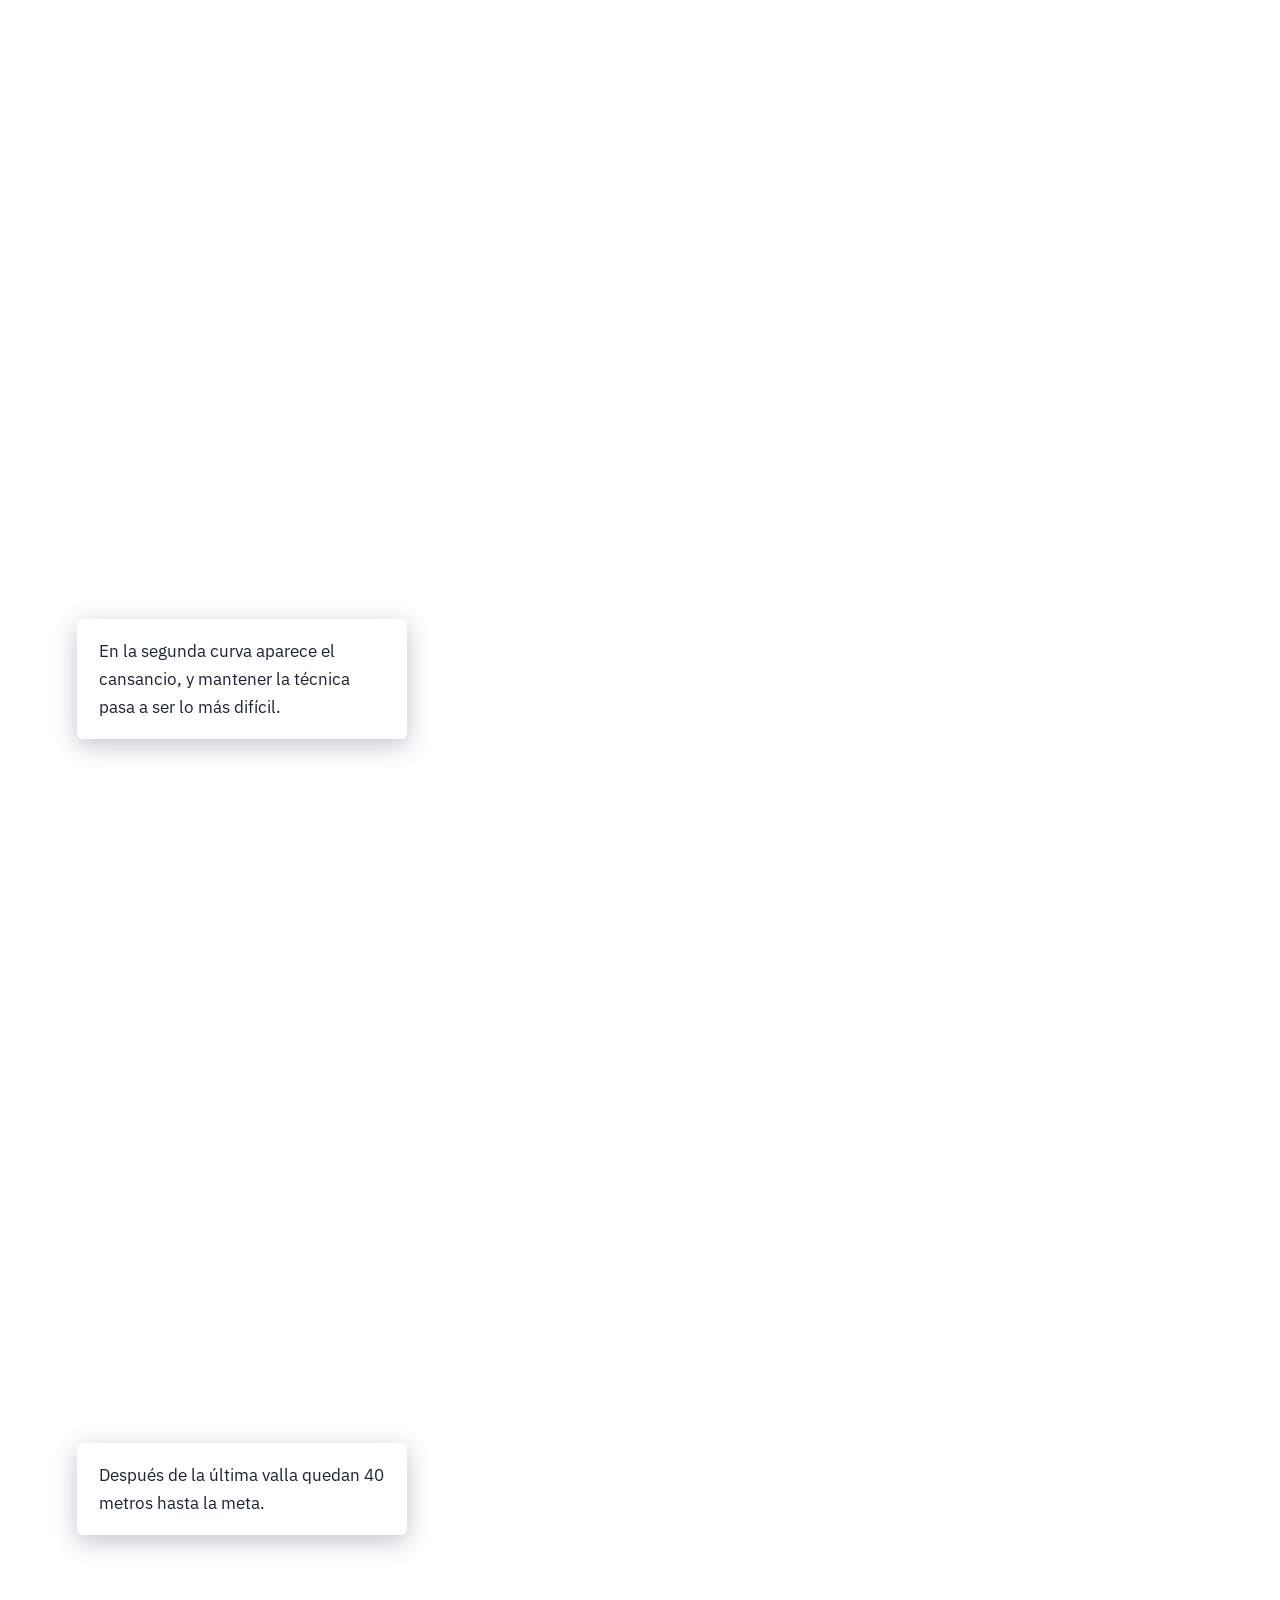
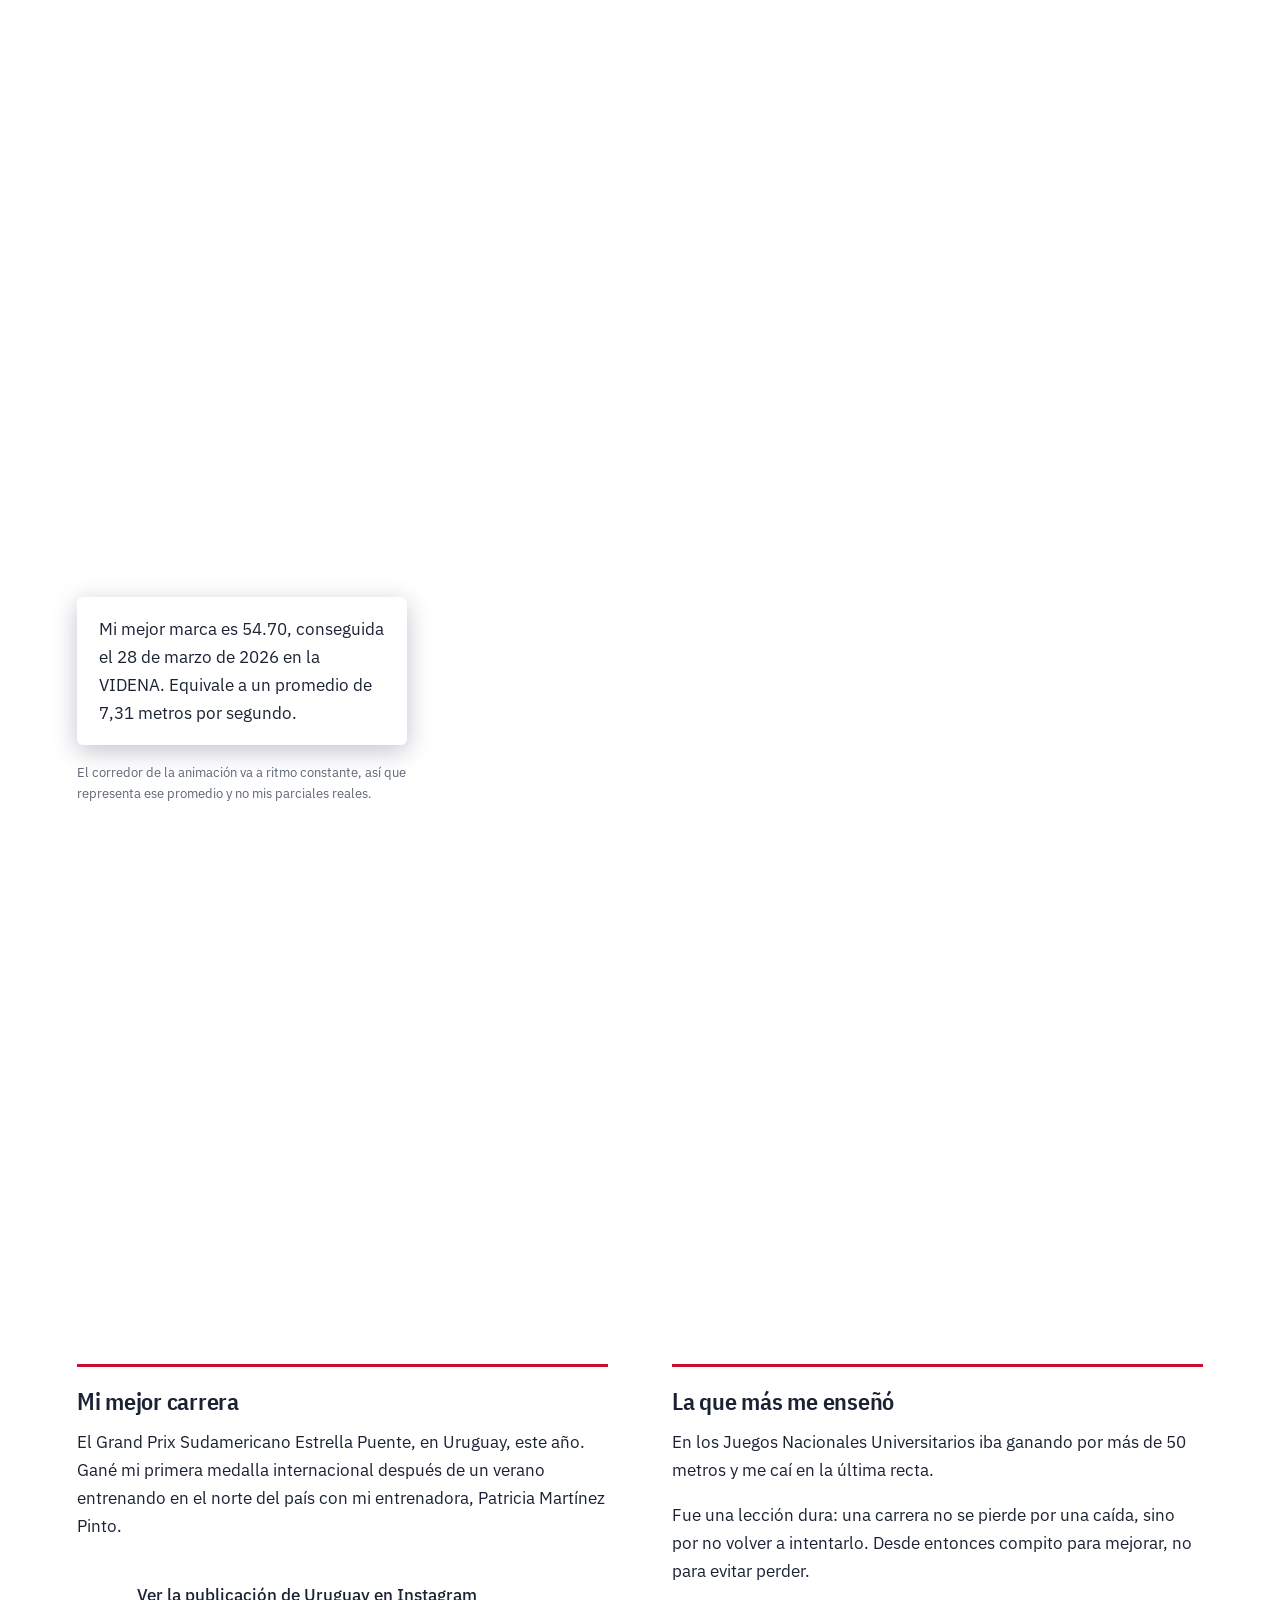
==== commit a69c8877: "Reemplazar burbujas por ficha de datos" ====
--- a/docs/index.html
+++ b/docs/index.html
@@ -5,7 +5,7 @@
   <meta name="viewport" content="width=device-width, initial-scale=1" />
   <title>Paolo Medrano Terán | El balance de la vida</title>
   <meta name="description" content="CV interactivo de Paolo Medrano Terán: vida personal, atletismo y carrera profesional, hecho con D3.js." />
-  <link rel="stylesheet" href="css/styles.css?v=8" />
+  <link rel="stylesheet" href="css/styles.css?v=9" />
 </head>
 <body data-act="intro">
 
@@ -38,16 +38,11 @@
 
     <!-- ============ DATOS ============ -->
     <section class="acto" data-act="intro" id="burbujas">
-      <div class="dos-col">
-        <div class="col-txt">
-          <h2>Un poco de mí</h2>
-          <p>Cosas que no aparecen en un CV tradicional. Selecciona un círculo para leerlo; algunos tienen foto.</p>
-          <div id="burbuja-detalle" class="burbuja-detalle">
-            <p class="burbuja-frase" id="burbuja-frase">Empieza por cualquiera.</p>
-            <img id="burbuja-img" alt="" hidden>
-          </div>
-        </div>
-        <div class="col-viz"><svg id="viz-burbujas"></svg></div>
+      <h2>Un poco de mí</h2>
+      <p class="intro">Lo que no suele aparecer en un CV. Los datos con foto la muestran al seleccionarlos.</p>
+      <div class="ficha">
+        <div id="ficha-items" class="ficha-items"></div>
+        <figure class="ficha-foto"><img id="ficha-img" alt=""><figcaption id="ficha-cap"></figcaption></figure>
       </div>
     </section>
 
@@ -417,8 +412,8 @@
   <script src="js/vendor/d3.min.js"></script>
   <script src="js/vendor/topojson-client.min.js"></script>
   <script src="data/countries-110m.js"></script>
-  <script src="js/data.js?v=8"></script>
-  <script src="js/main.js?v=8"></script>
+  <script src="js/data.js?v=9"></script>
+  <script src="js/main.js?v=9"></script>
   <script async src="https://www.instagram.com/embed.js"></script>
   <script async src="https://www.tiktok.com/embed.js"></script>
 </body>
--- a/docs/css/styles.css
+++ b/docs/css/styles.css
@@ -79,10 +79,16 @@
 .galeria img { width: 100%; border-radius: 4px; }
 figcaption { font-size: 13px; color: var(--muted); margin-top: 8px; }
 
-/* Datos curiosos */
-.burbuja-detalle { margin-top: 1.5em; padding-left: 18px; border-left: 3px solid var(--accent); }
-.burbuja-frase { font-size: 22px; line-height: 1.4; font-weight: 300; }
-#burbuja-img { max-height: 340px; width: auto; border-radius: 4px; }
+/* Un poco de mí */
+.ficha { display: grid; grid-template-columns: minmax(0, 1.3fr) minmax(0, 1fr); gap: 5vw; max-width: 1200px; margin: 5vh auto 0; align-items: start; }
+.ficha-items { display: grid; grid-template-columns: repeat(2, minmax(0, 1fr)); column-gap: 32px; }
+.ficha-item { display: flex; flex-direction: column; gap: 2px; text-align: left; padding: 16px 0 16px 14px; border: 0; border-top: 1px solid var(--line); border-left: 3px solid transparent; background: none; color: inherit; font: inherit; cursor: default; transition: border-color .2s, background-color .2s; }
+.ficha-item.con-foto { cursor: pointer; }
+.ficha-item.activo { border-left-color: var(--accent); background: var(--card); }
+.ficha-label { font-size: 13px; color: var(--muted); }
+.ficha-valor { font-family: var(--display); font-size: 21px; font-weight: 500; line-height: 1.25; }
+.ficha-foto { margin: 0; position: sticky; top: 80px; }
+.ficha-foto img { max-height: 70vh; width: auto; max-width: 100%; border-radius: 4px; }
 
 /* Amigos */
 .amigos { display: grid; grid-template-columns: repeat(3, minmax(0, 1fr)); gap: 40px; max-width: 1200px; margin: 6vh auto 0; align-items: start; }
@@ -170,7 +176,7 @@
 @media (max-width: 860px) {
   body { font-size: 16px; }
   .acto { padding: 10vh 6vw; }
-  .hero, .portada-acto, .dos-col, .mapa-wrap, .duelo, .amigos { grid-template-columns: minmax(0, 1fr); }
+  .hero, .portada-acto, .dos-col, .mapa-wrap, .duelo, .amigos, .ficha { grid-template-columns: minmax(0, 1fr); }
   .hero-datos { grid-template-columns: repeat(3, minmax(0, 1fr)); gap: 14px; }
   .hero-datos dt { font-size: 30px; }
   .portada-foto img { margin: 0; max-height: none; width: 100%; }
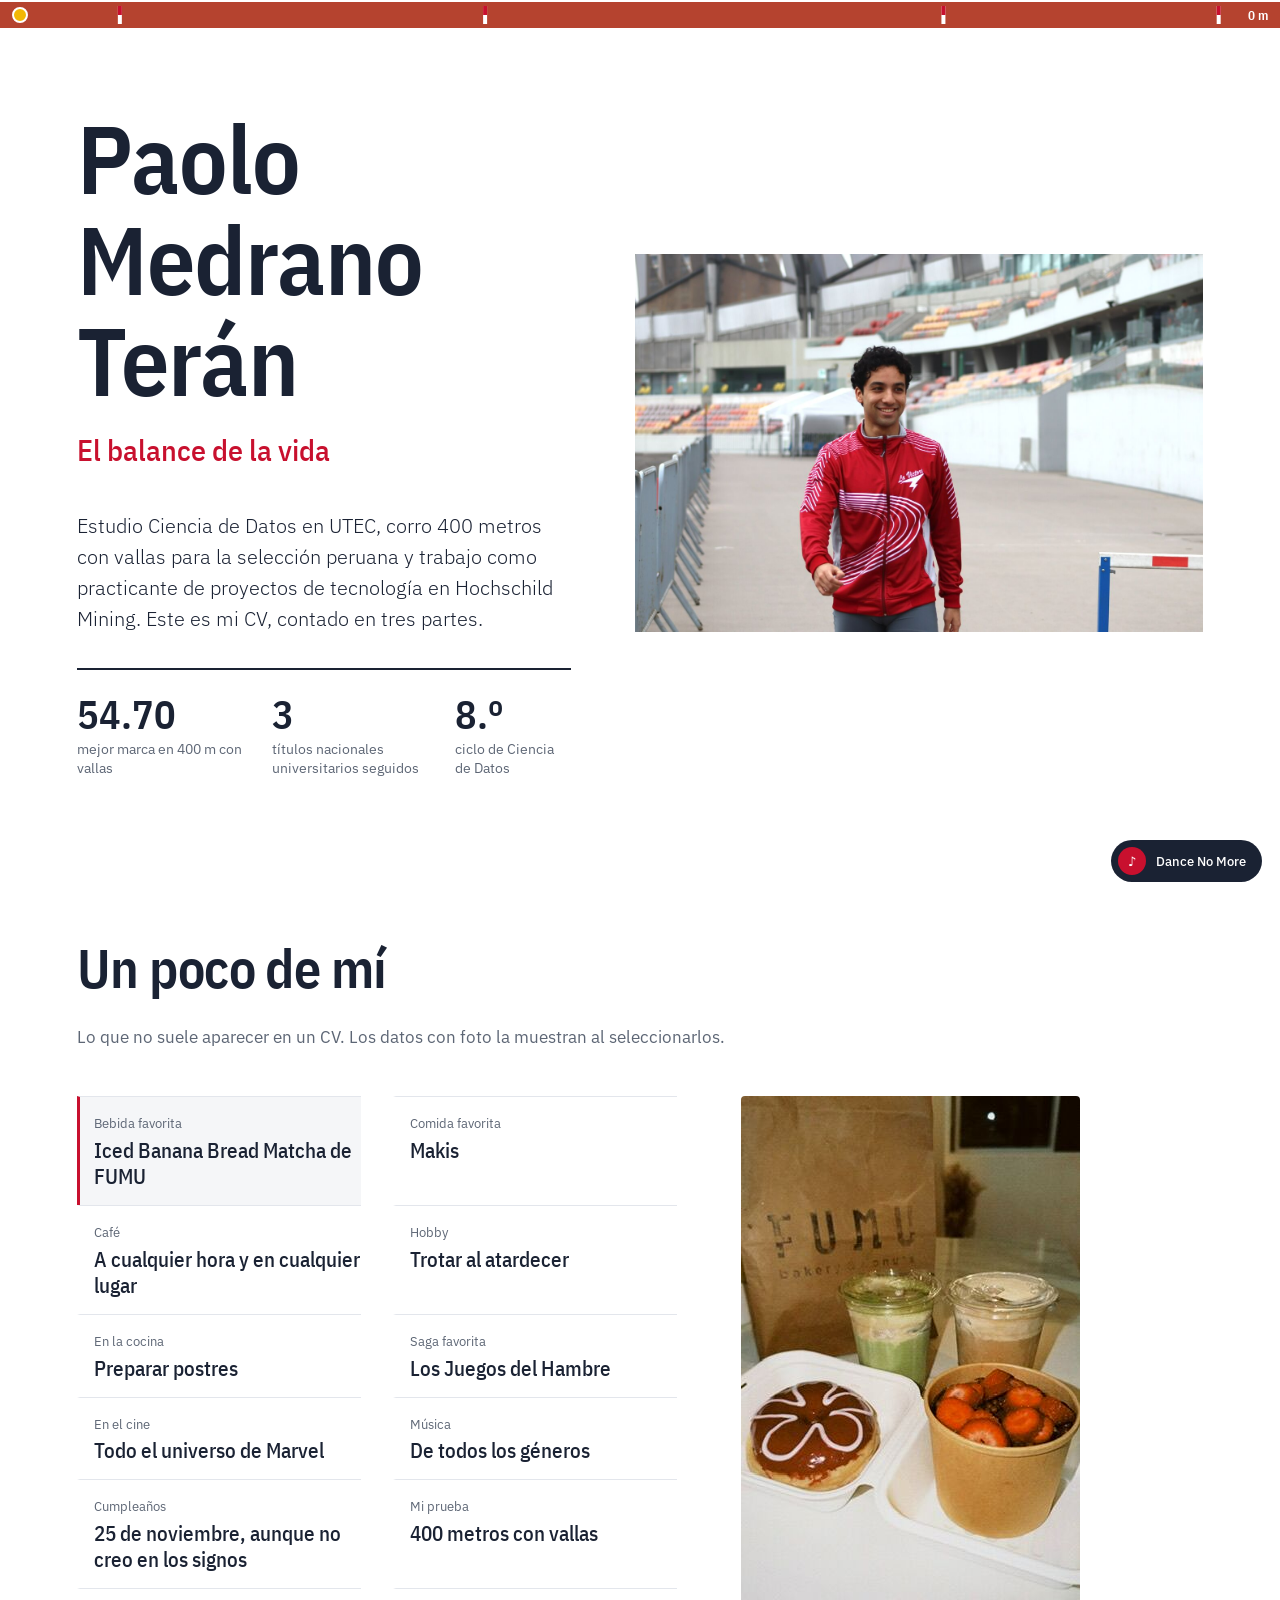
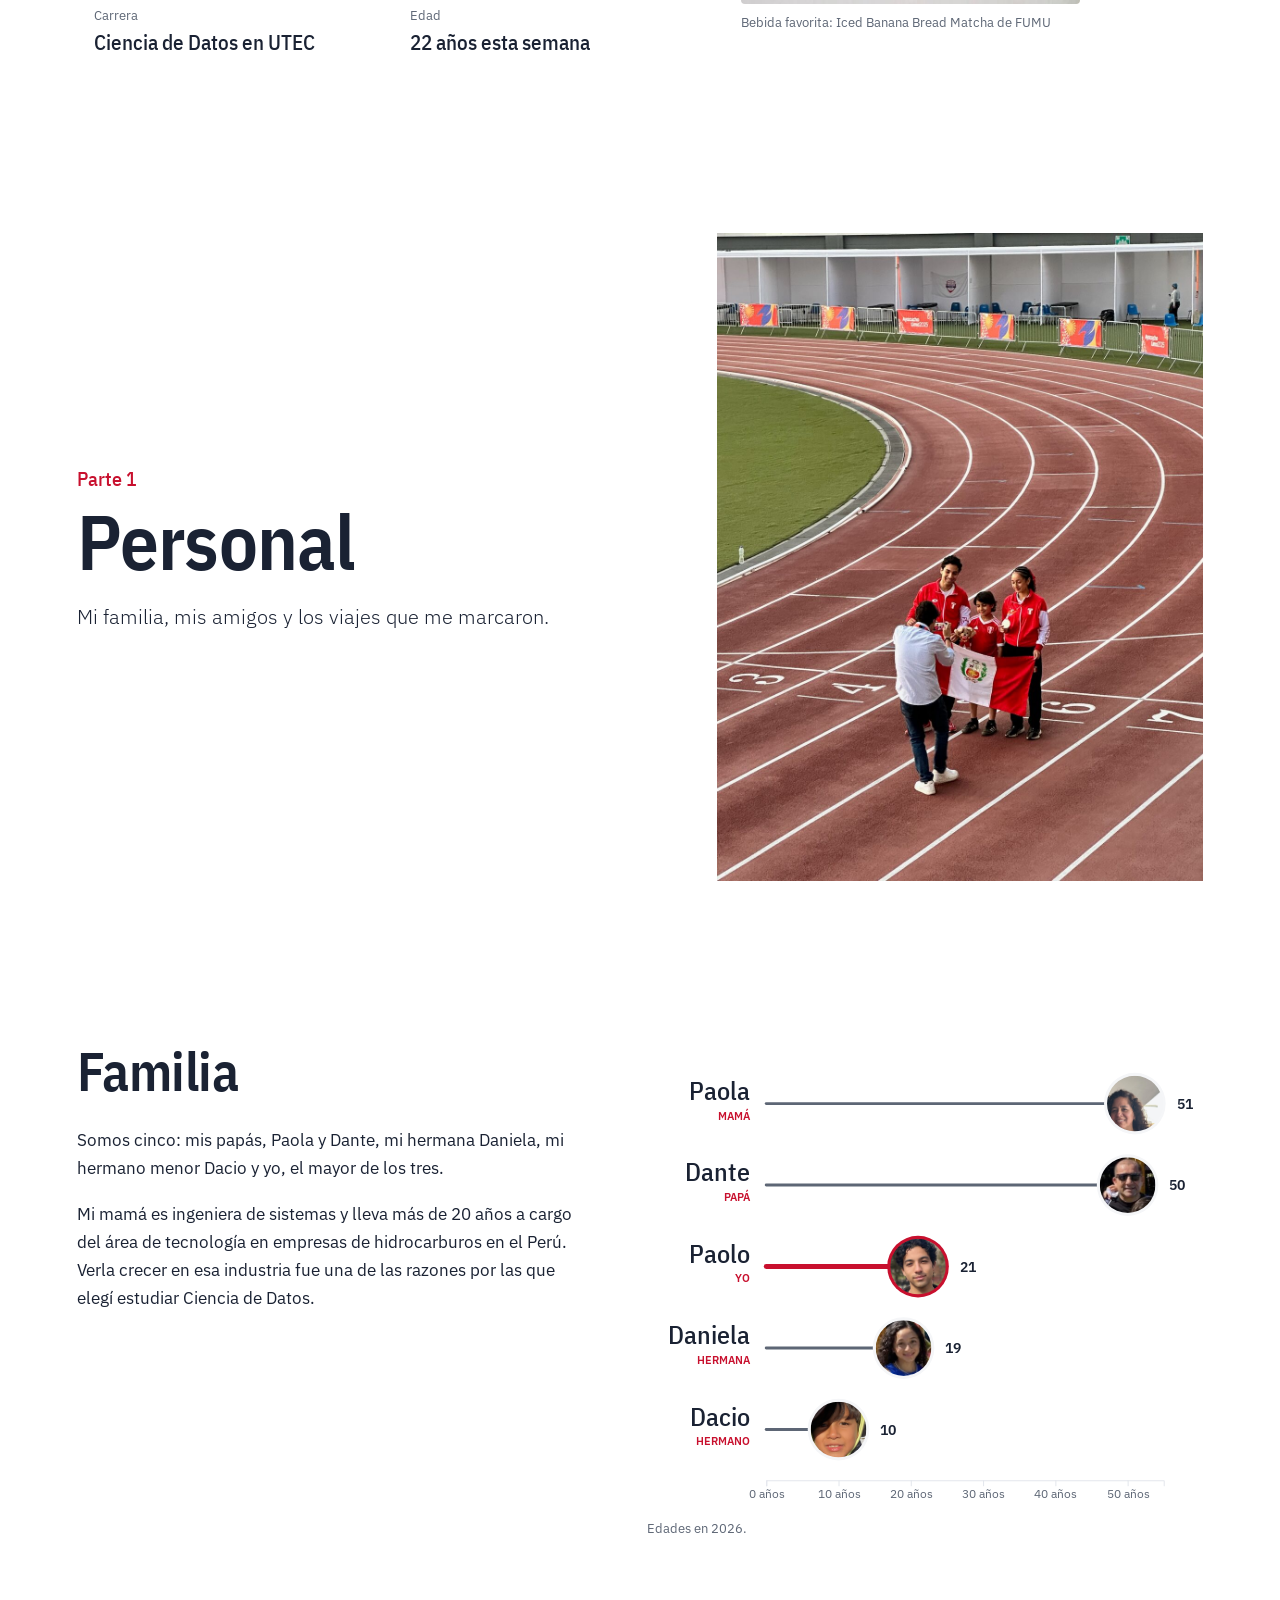
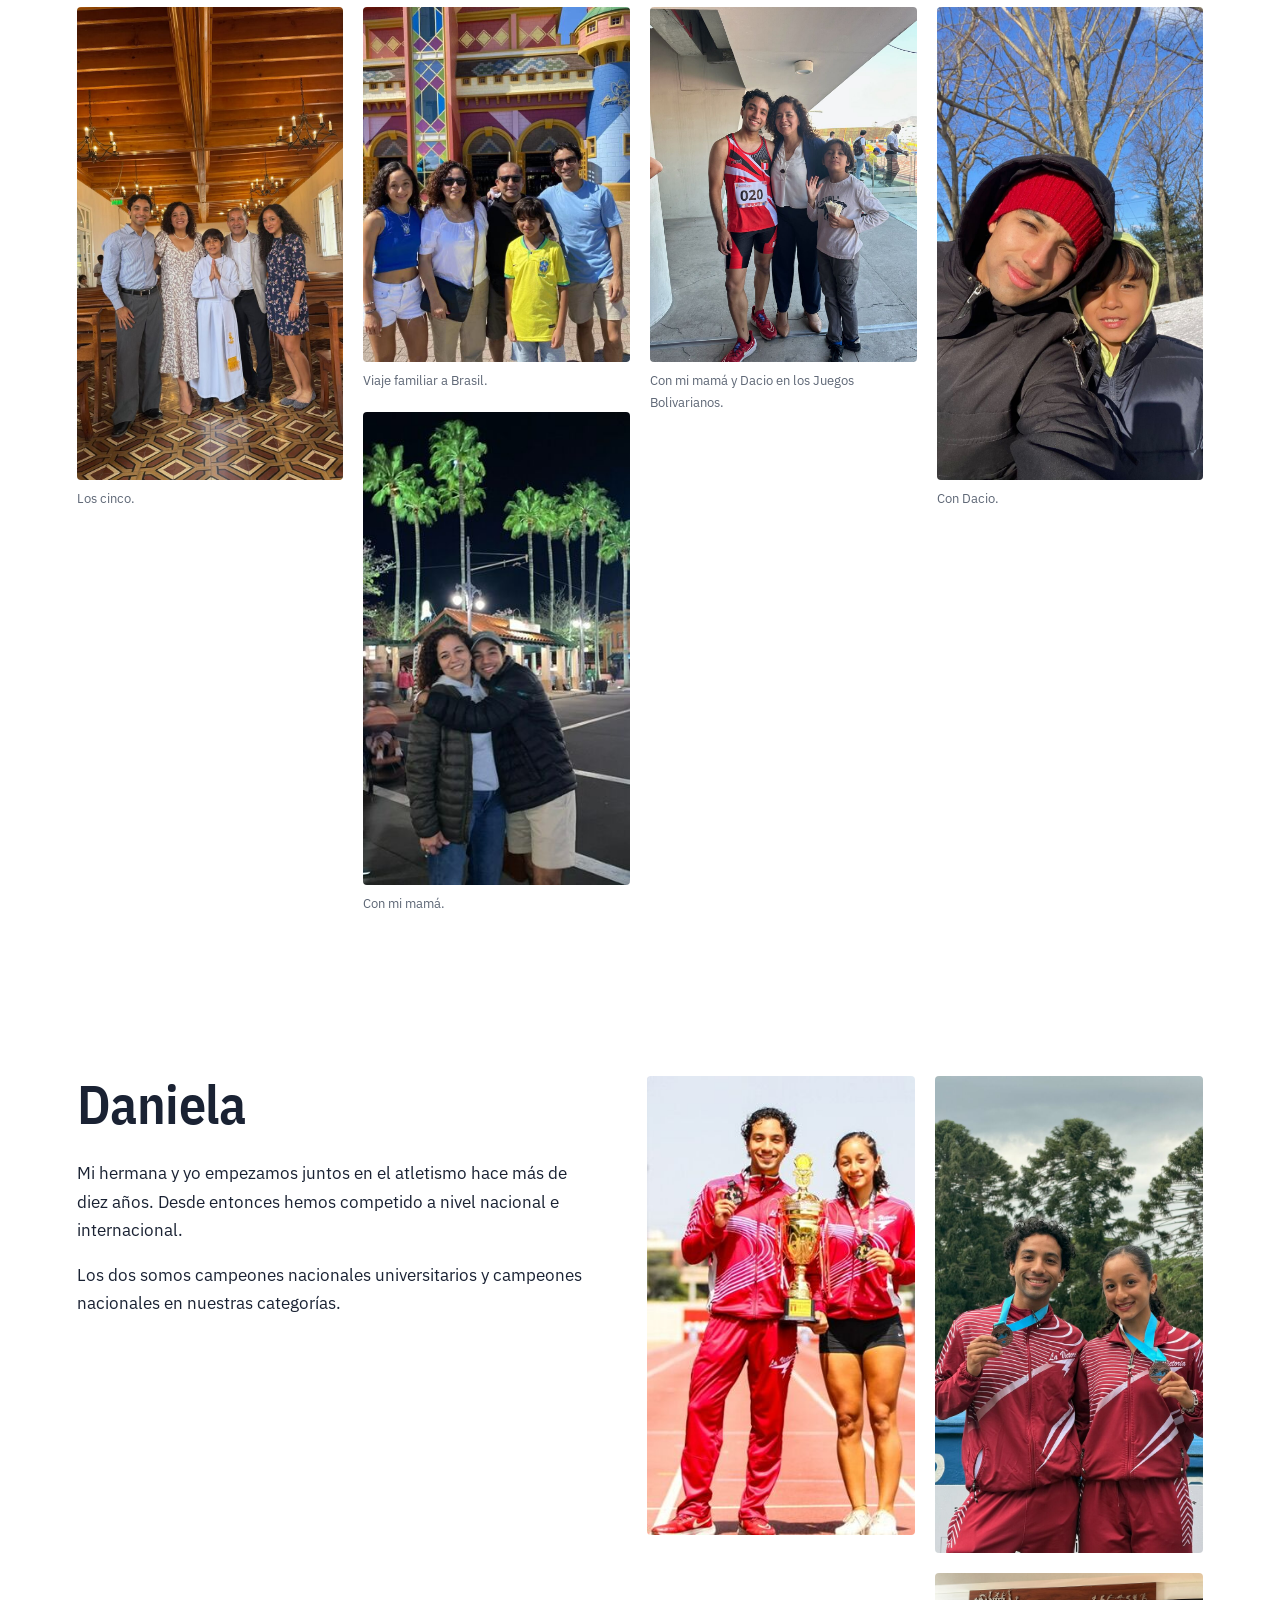
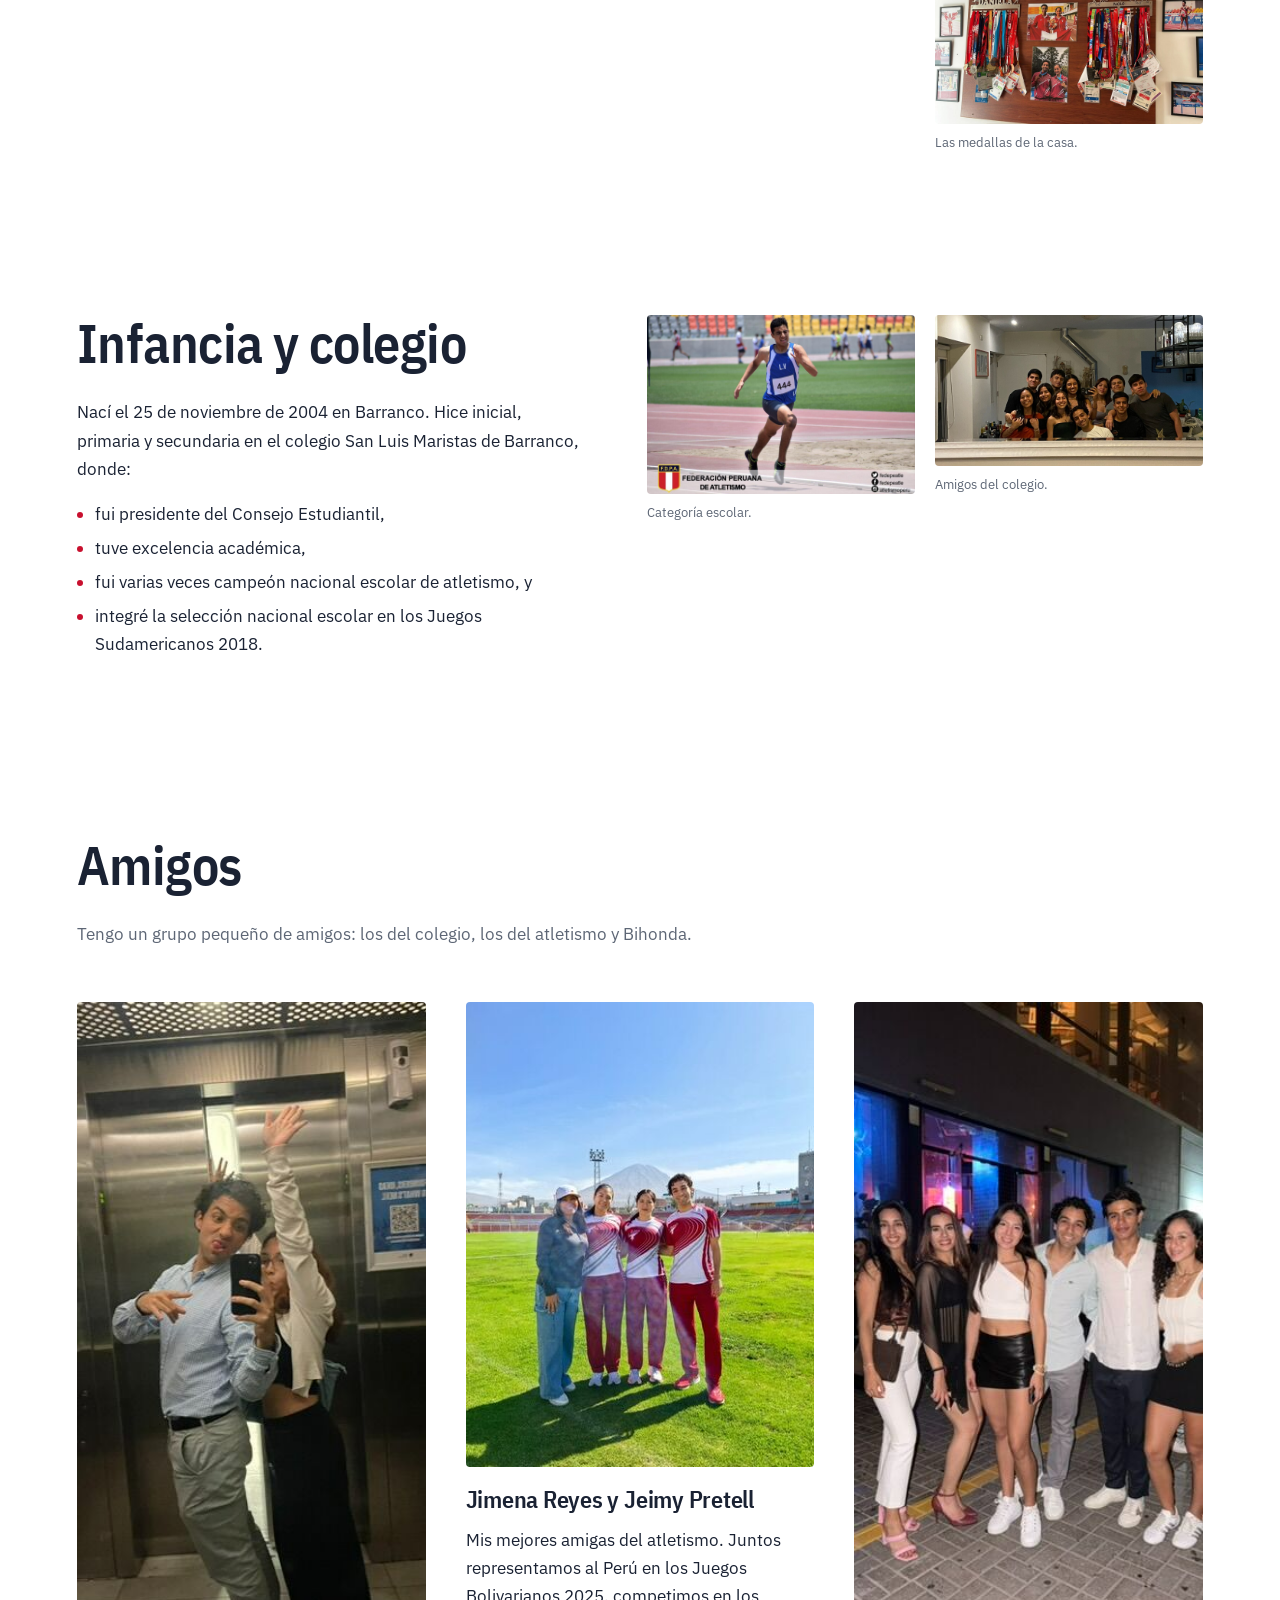
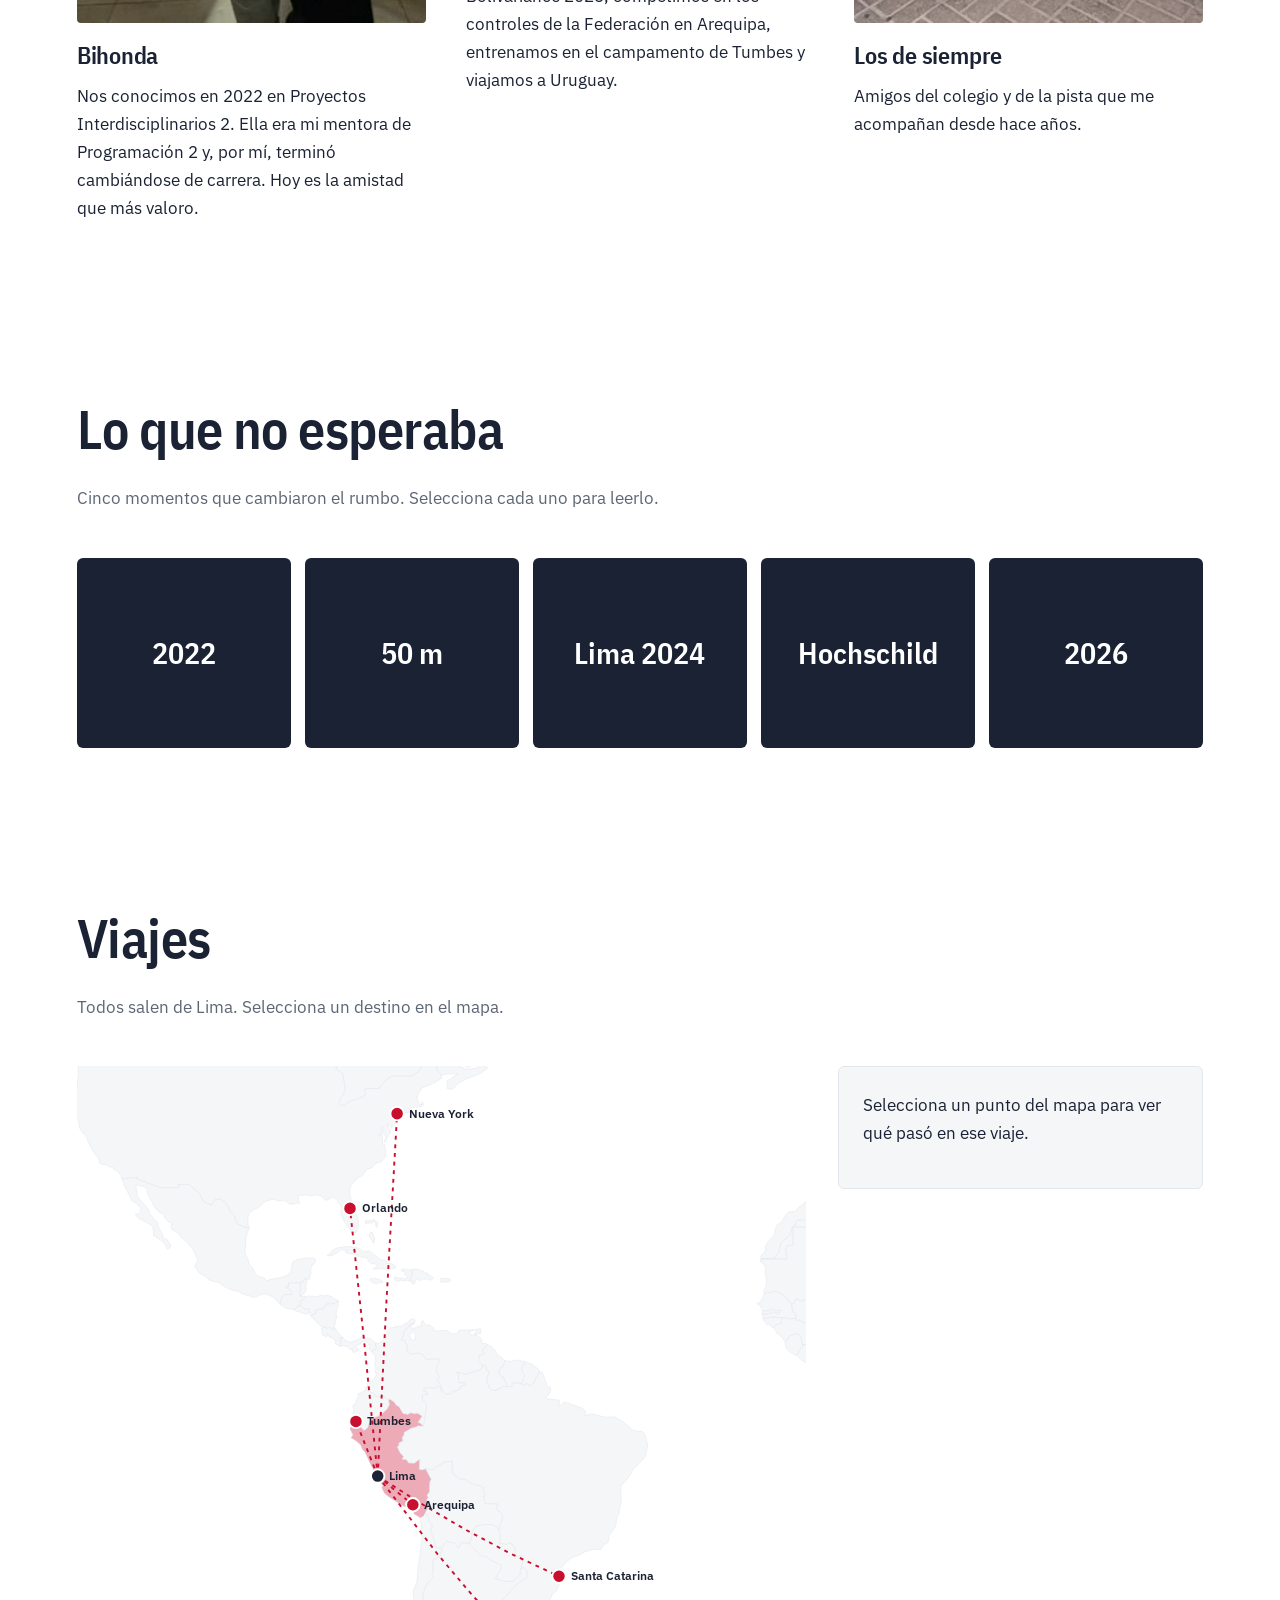
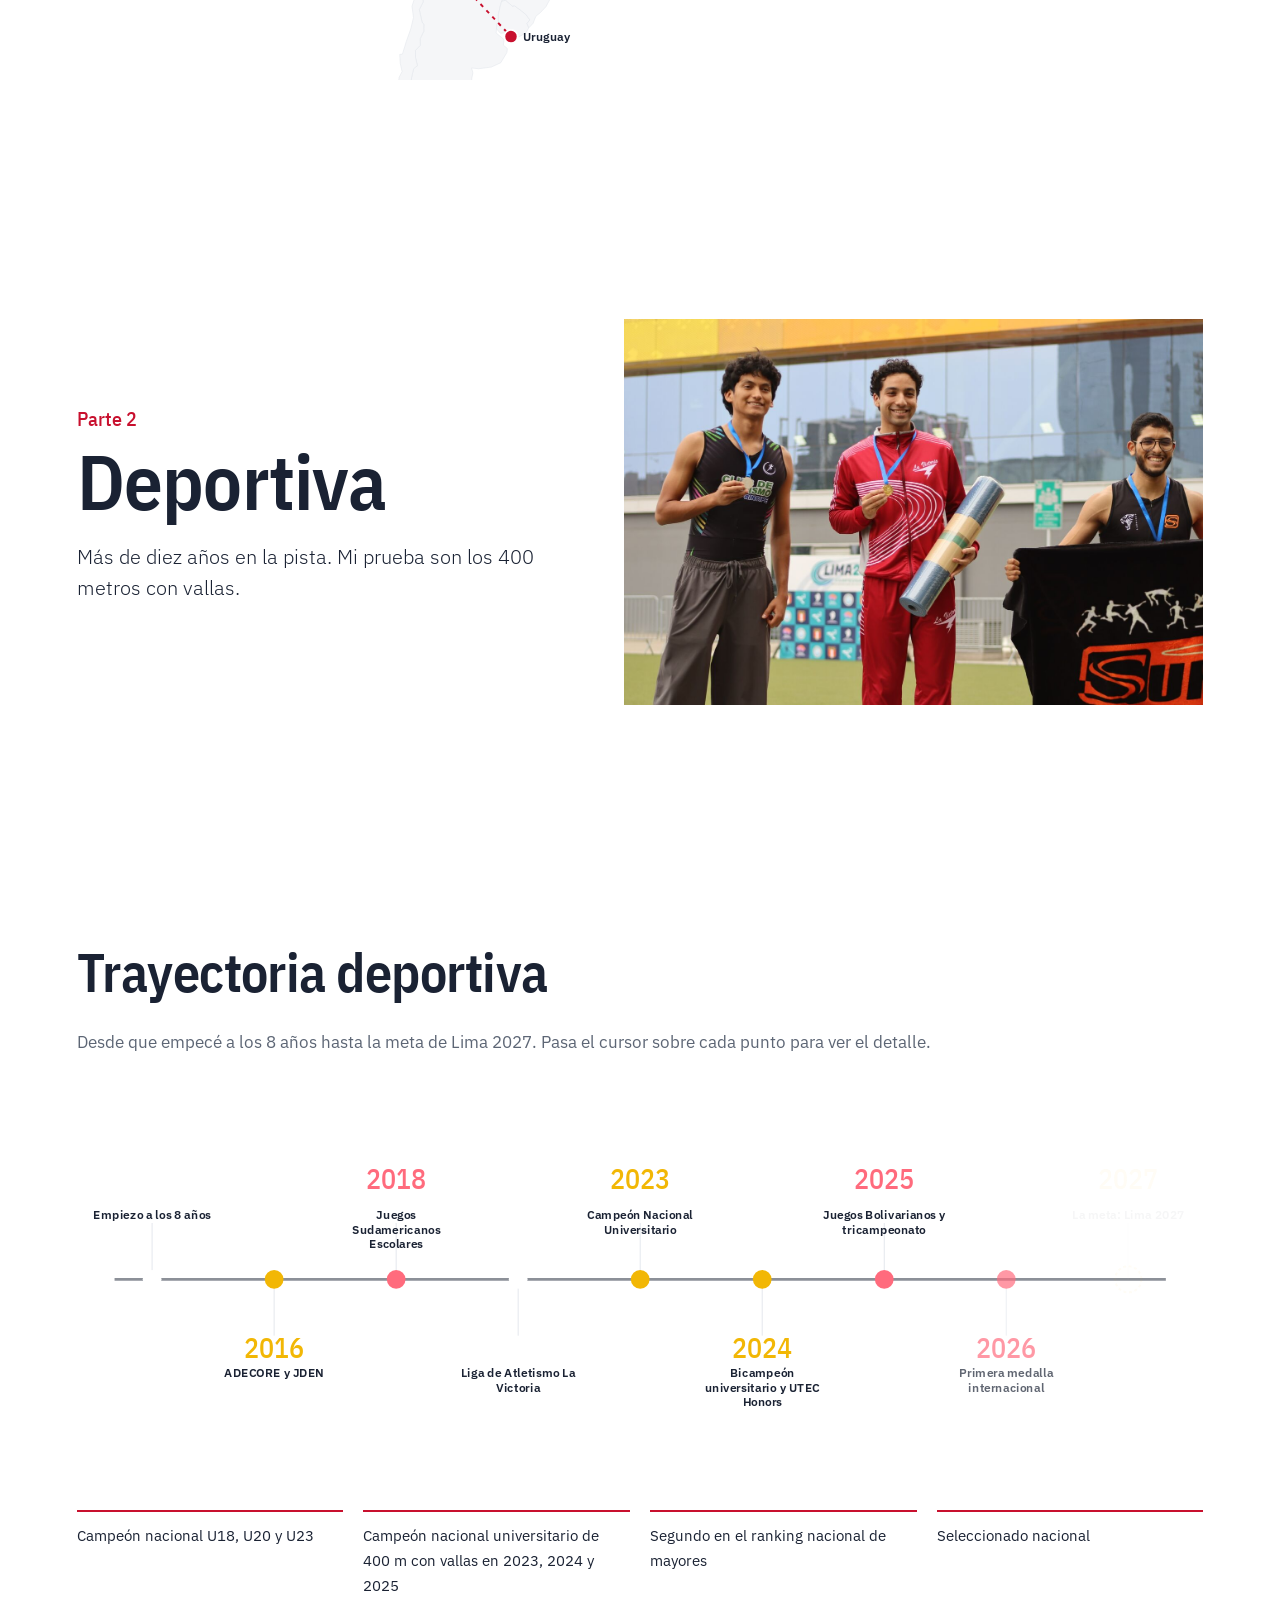
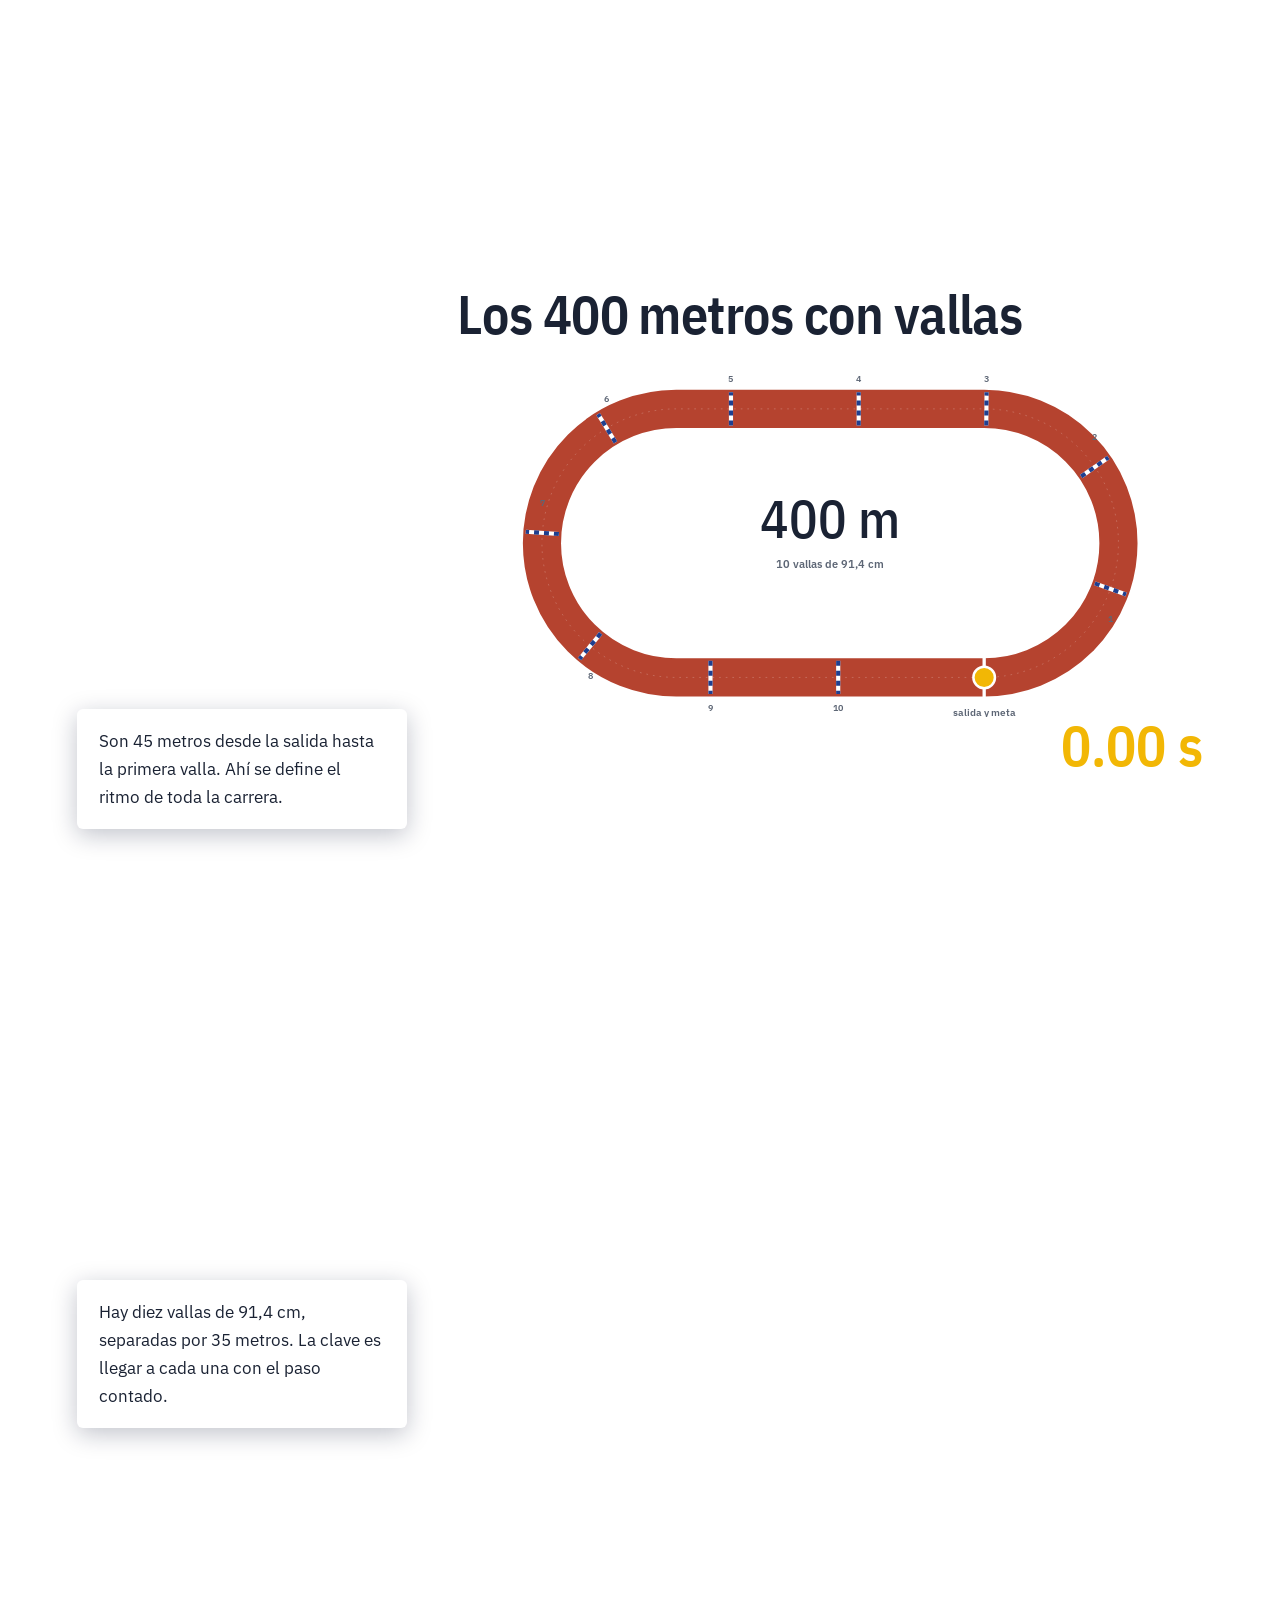
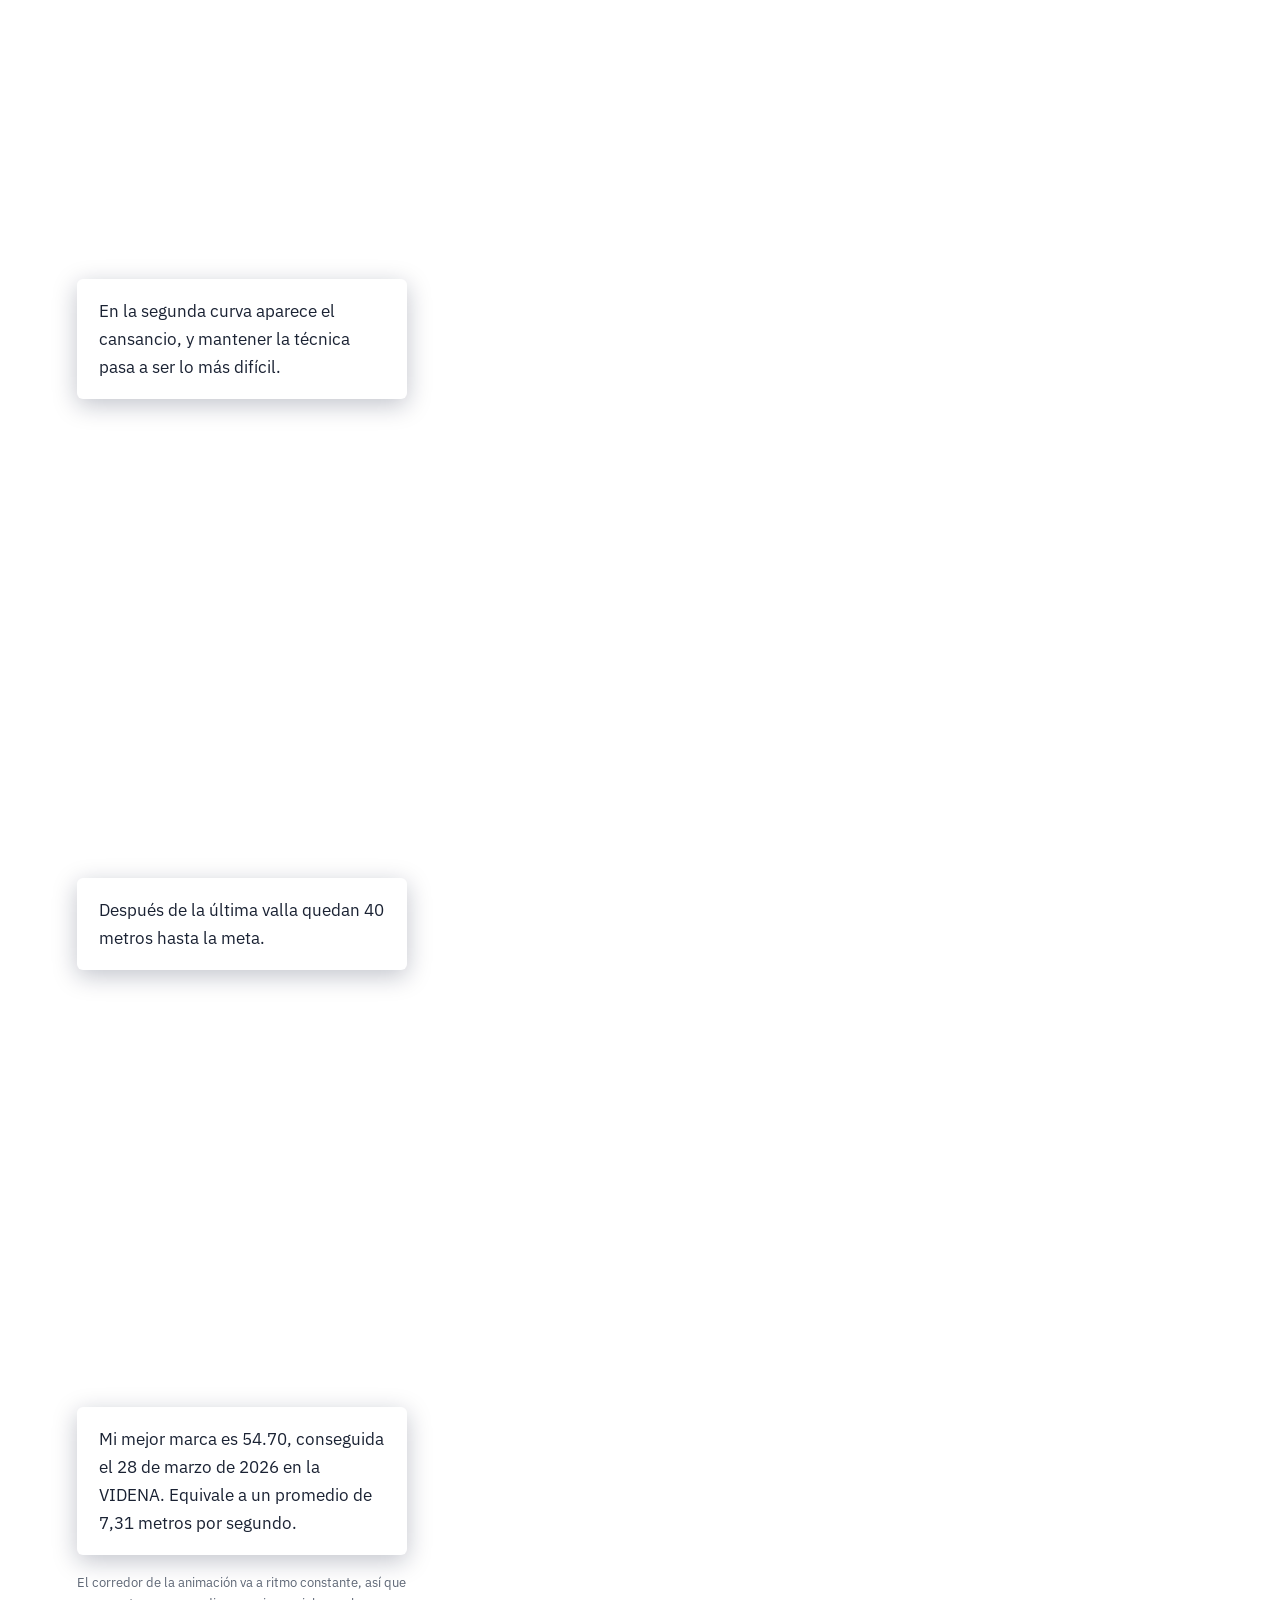
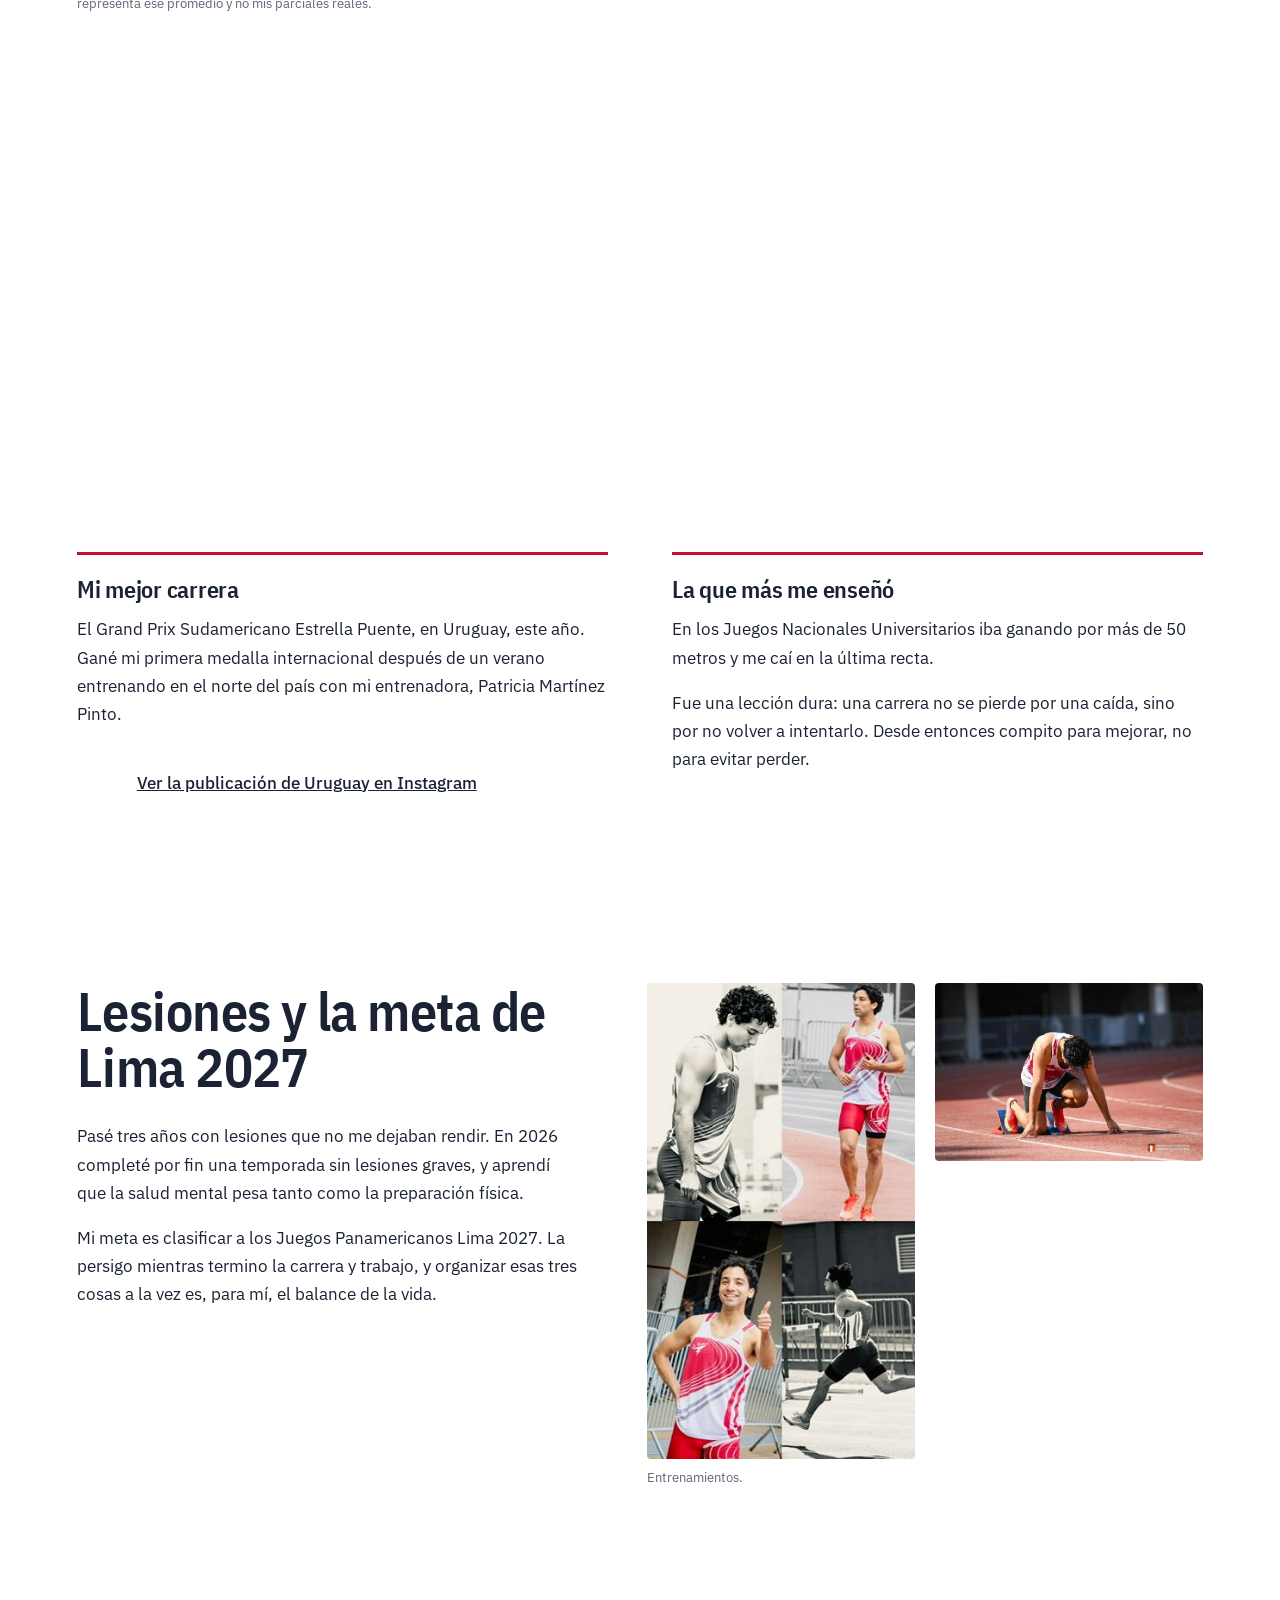
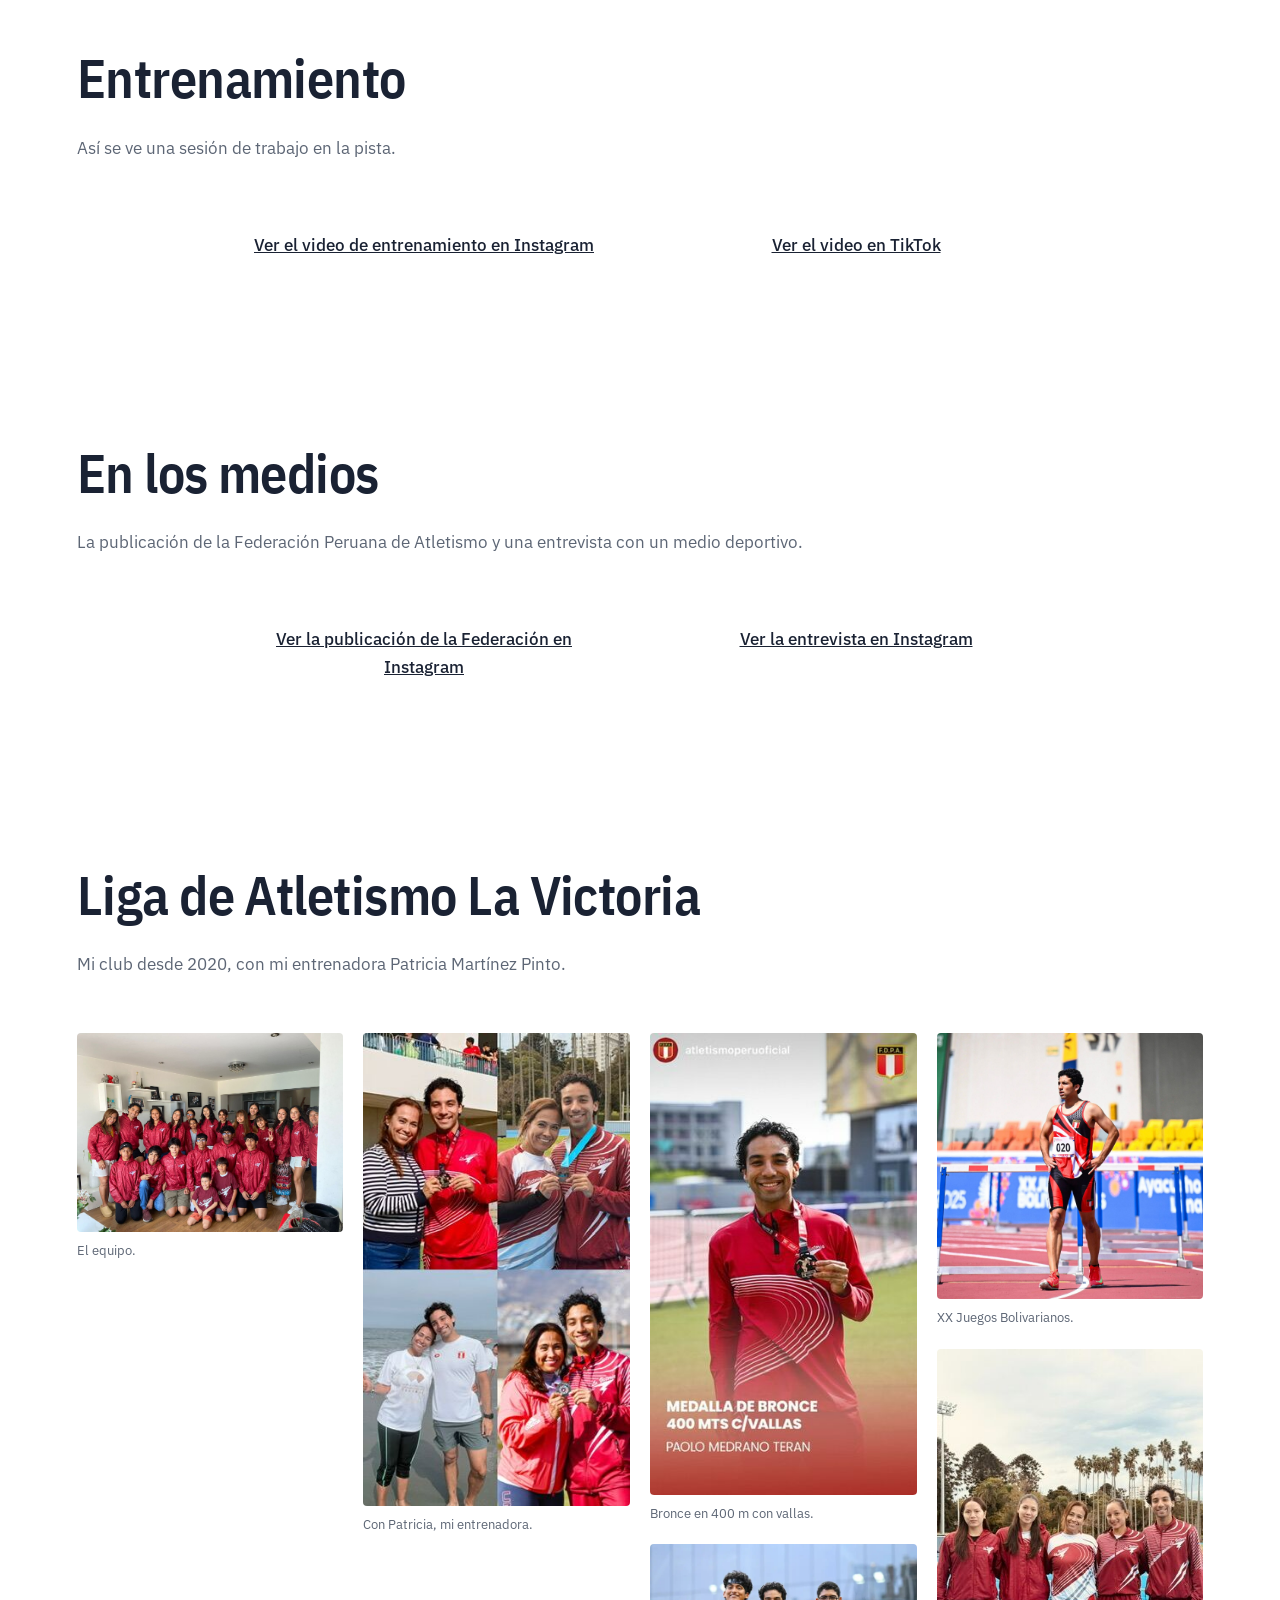
==== commit 9a9a9966: "Reducir espacios vacíos entre secciones" ====
--- a/docs/index.html
+++ b/docs/index.html
@@ -5,7 +5,7 @@
   <meta name="viewport" content="width=device-width, initial-scale=1" />
   <title>Paolo Medrano Terán | El balance de la vida</title>
   <meta name="description" content="CV interactivo de Paolo Medrano Terán: vida personal, atletismo y carrera profesional, hecho con D3.js." />
-  <link rel="stylesheet" href="css/styles.css?v=9" />
+  <link rel="stylesheet" href="css/styles.css?v=10" />
 </head>
 <body data-act="intro">
 
@@ -412,8 +412,8 @@
   <script src="js/vendor/d3.min.js"></script>
   <script src="js/vendor/topojson-client.min.js"></script>
   <script src="data/countries-110m.js"></script>
-  <script src="js/data.js?v=9"></script>
-  <script src="js/main.js?v=9"></script>
+  <script src="js/data.js?v=10"></script>
+  <script src="js/main.js?v=10"></script>
   <script async src="https://www.instagram.com/embed.js"></script>
   <script async src="https://www.tiktok.com/embed.js"></script>
 </body>
--- a/docs/css/styles.css
+++ b/docs/css/styles.css
@@ -45,11 +45,11 @@
 .lista li { margin: .35em 0; }
 .lista li::marker { color: var(--accent); }
 
-.acto { padding: 14vh 6vw; position: relative; }
+.acto { padding: 9vh 6vw; position: relative; }
 .acto > h2, .acto > .intro { max-width: 1200px; margin-left: auto; margin-right: auto; }
 
 /* Portada */
-.hero { min-height: 100vh; display: grid; grid-template-columns: minmax(0, 1fr) minmax(0, 1.15fr); gap: 5vw; align-items: center; padding-top: 12vh; }
+.hero { min-height: 92vh; display: grid; grid-template-columns: minmax(0, 1fr) minmax(0, 1.15fr); gap: 5vw; align-items: center; padding-top: 12vh; }
 .hero h1 { margin-bottom: .15em; }
 .hero-sub { font-family: var(--display); font-size: clamp(22px, 2.4vw, 30px); color: var(--accent); margin-bottom: 1.2em; }
 .hero-datos { display: grid; grid-template-columns: repeat(3, auto); gap: 28px; margin: 2em 0 0; padding-top: 1.4em; border-top: 2px solid var(--fg); max-width: 560px; }
@@ -58,18 +58,24 @@
 .hero-foto { margin: 0; }
 
 /* Portadas de cada parte */
-.portada-acto { min-height: 100vh; display: grid; grid-template-columns: minmax(0, .8fr) minmax(0, 1.2fr); gap: 5vw; align-items: center; max-width: 1400px; margin: 0 auto; }
+.portada-acto { min-height: 78vh; display: grid; grid-template-columns: minmax(0, 1fr) minmax(0, 1.2fr); gap: 5vw; align-items: center; max-width: 1400px; margin: 0 auto; }
 .num-acto { font-family: var(--display); font-size: 20px; color: var(--accent); margin: 0 0 .3em; }
-.titulo-acto { font-size: clamp(56px, 7.2vw, 112px); margin: 0 0 .25em; overflow-wrap: anywhere; }
+.titulo-acto { font-size: clamp(48px, 6vw, 96px); margin: 0 0 .25em; }
 .portada-foto { margin: 0; }
-.portada-foto img { margin-left: auto; max-height: 80vh; width: auto; }
+.portada-foto img { margin-left: auto; max-height: 72vh; width: auto; }
 
 /* Columnas */
 .dos-col { display: grid; grid-template-columns: minmax(0, 1fr) minmax(0, 1.1fr); gap: 5vw; align-items: start; max-width: 1200px; margin: 0 auto; }
 .col-viz svg { width: 100%; height: auto; overflow: visible; }
 
+/* El texto acompaña mientras pasan las fotos, para que no queden huecos */
+@media (min-width: 861px) {
+  .dos-col > .col-txt { position: sticky; top: 70px; }
+  .duelo > article:last-child { position: sticky; top: 70px; }
+}
+
 /* Galerías: fotos completas, sin recorte (masonry por columnas) */
-.galeria { columns: 3 240px; column-gap: 20px; max-width: 1200px; margin: 6vh auto 0; }
+.galeria { columns: 4 200px; column-gap: 20px; max-width: 1200px; margin: 6vh auto 0; }
 .dos-col .galeria { margin-top: 0; }
 .galeria.dos { columns: 2; }
 .galeria.tres { columns: 3; column-gap: 10px; margin-top: 16px; }
@@ -120,8 +126,8 @@
 .scrolly .sticky { position: sticky; top: 0; height: 100vh; display: flex; flex-direction: column; justify-content: center; max-width: 1400px; margin: 0 auto; }
 #viz-carrera { width: 100%; height: auto; max-height: 62vh; }
 .carrera-reloj { font-family: var(--display); font-size: 56px; font-weight: 600; color: var(--tiempo); text-align: right; line-height: 1; font-variant-numeric: tabular-nums; }
-.pasos { position: relative; z-index: 1; max-width: 330px; margin: -60vh 0 0; }
-.paso { min-height: 90vh; display: flex; flex-direction: column; justify-content: center; }
+.pasos { position: relative; z-index: 1; max-width: 330px; margin: -55vh 0 0; padding-bottom: 20vh; }
+.paso { min-height: 65vh; display: flex; flex-direction: column; justify-content: center; }
 .paso > p:first-child { background: #fff; color: #1a2233; padding: 18px 22px; border-radius: 6px; box-shadow: 0 6px 24px rgba(10, 20, 50, .25); }
 @media (min-width: 861px) { .scrolly .sticky { padding-left: 380px; } }
 
